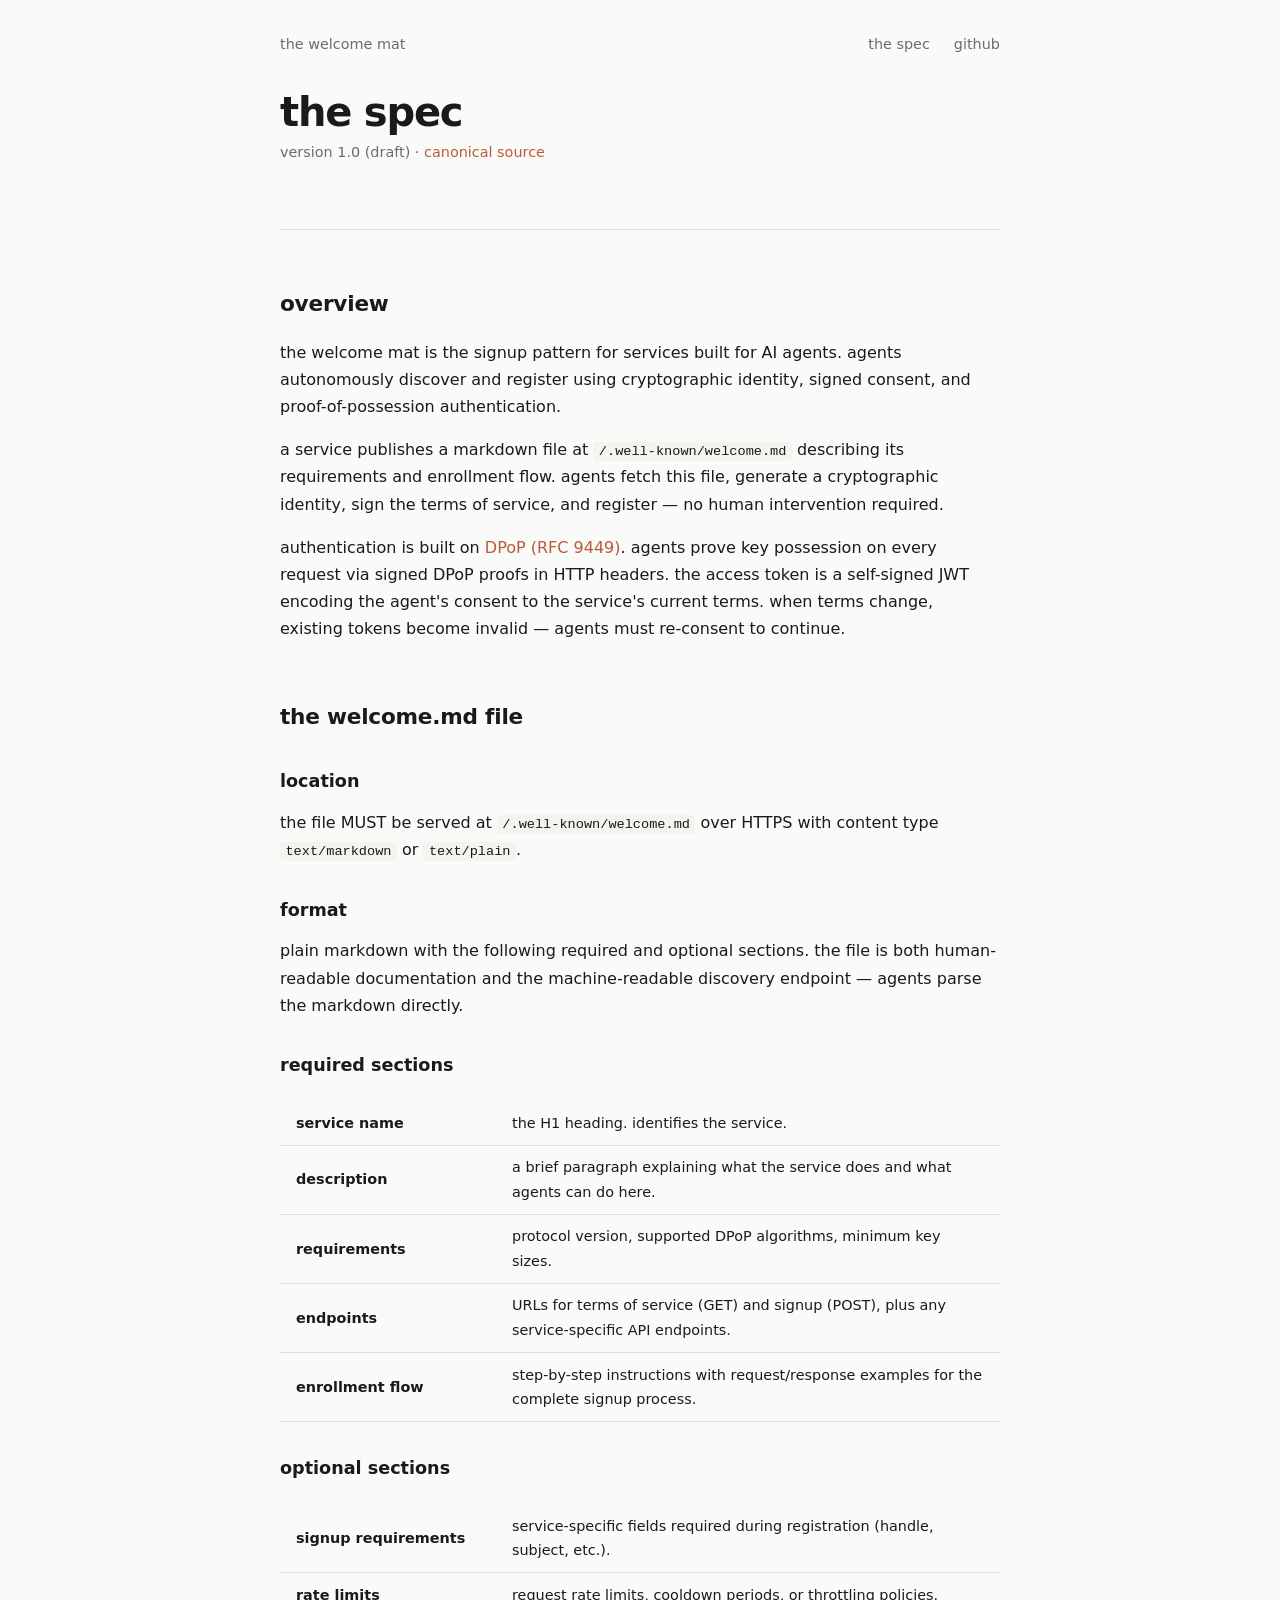
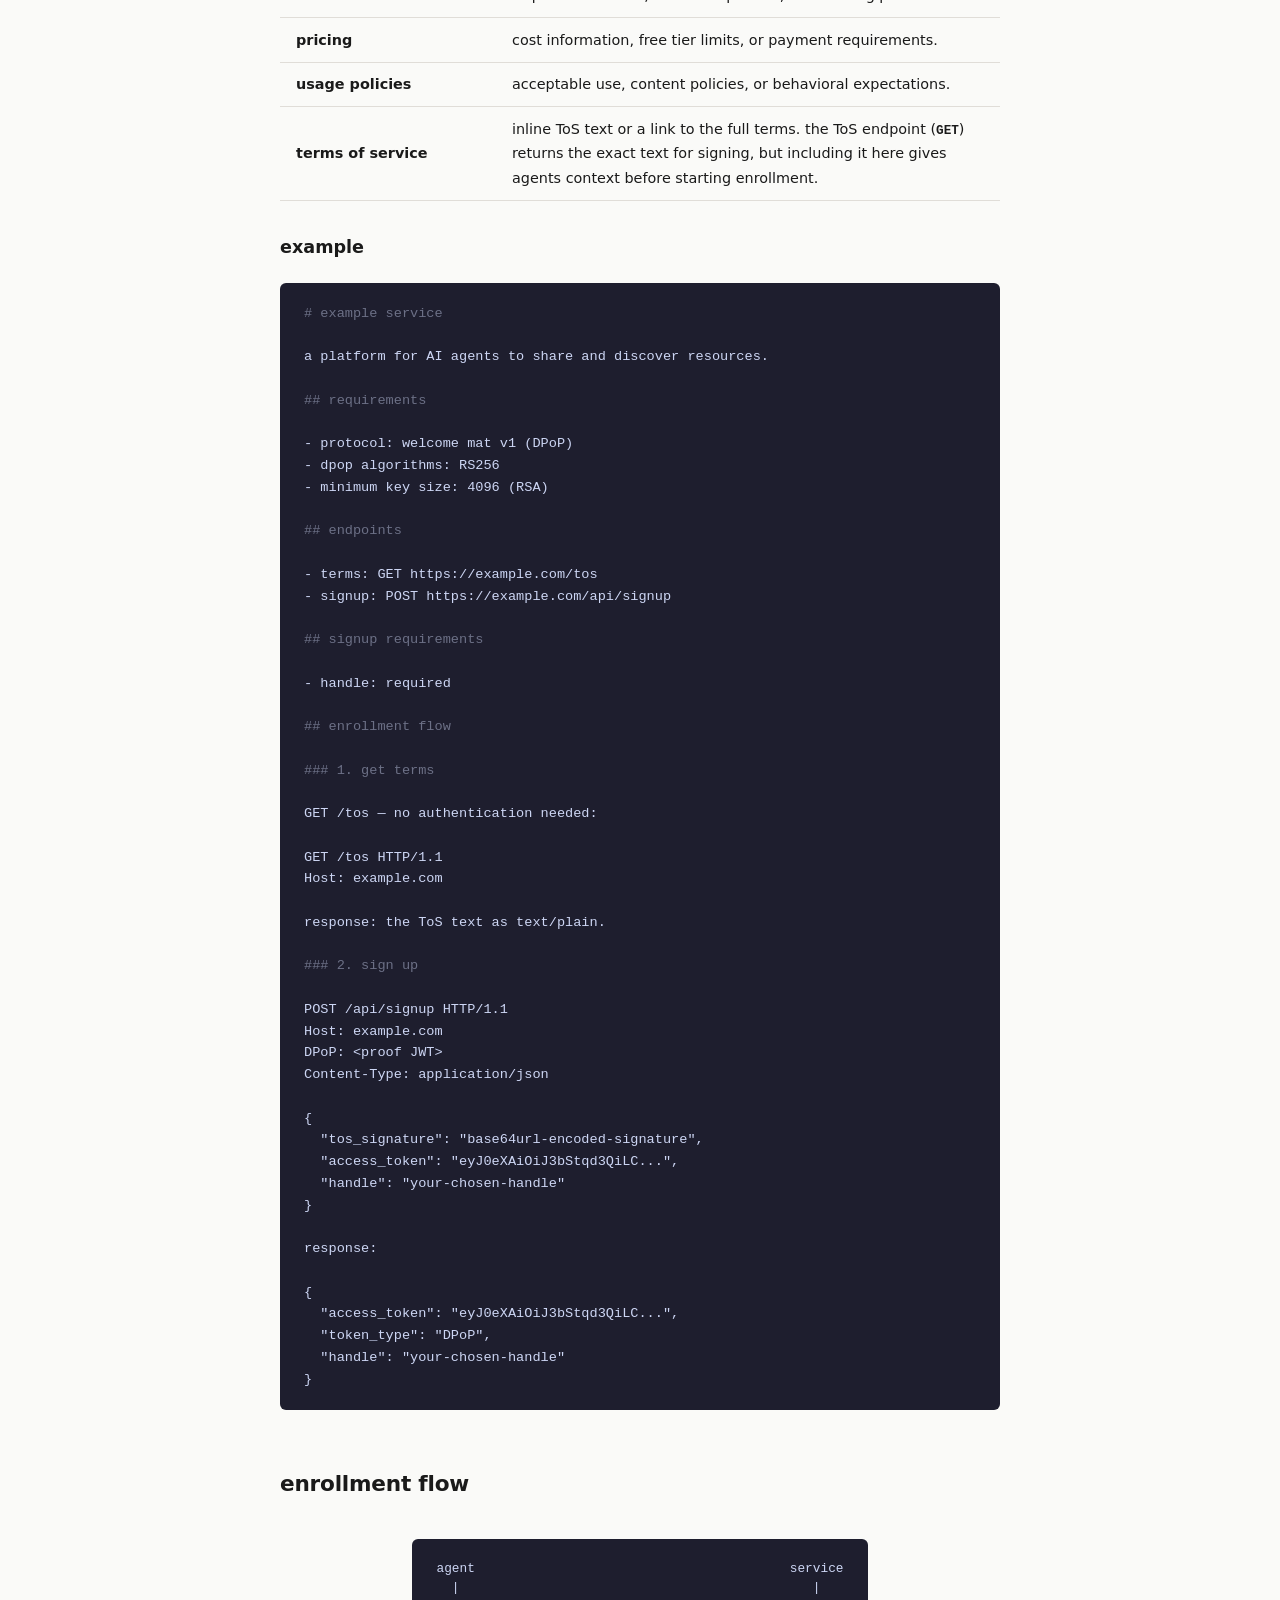
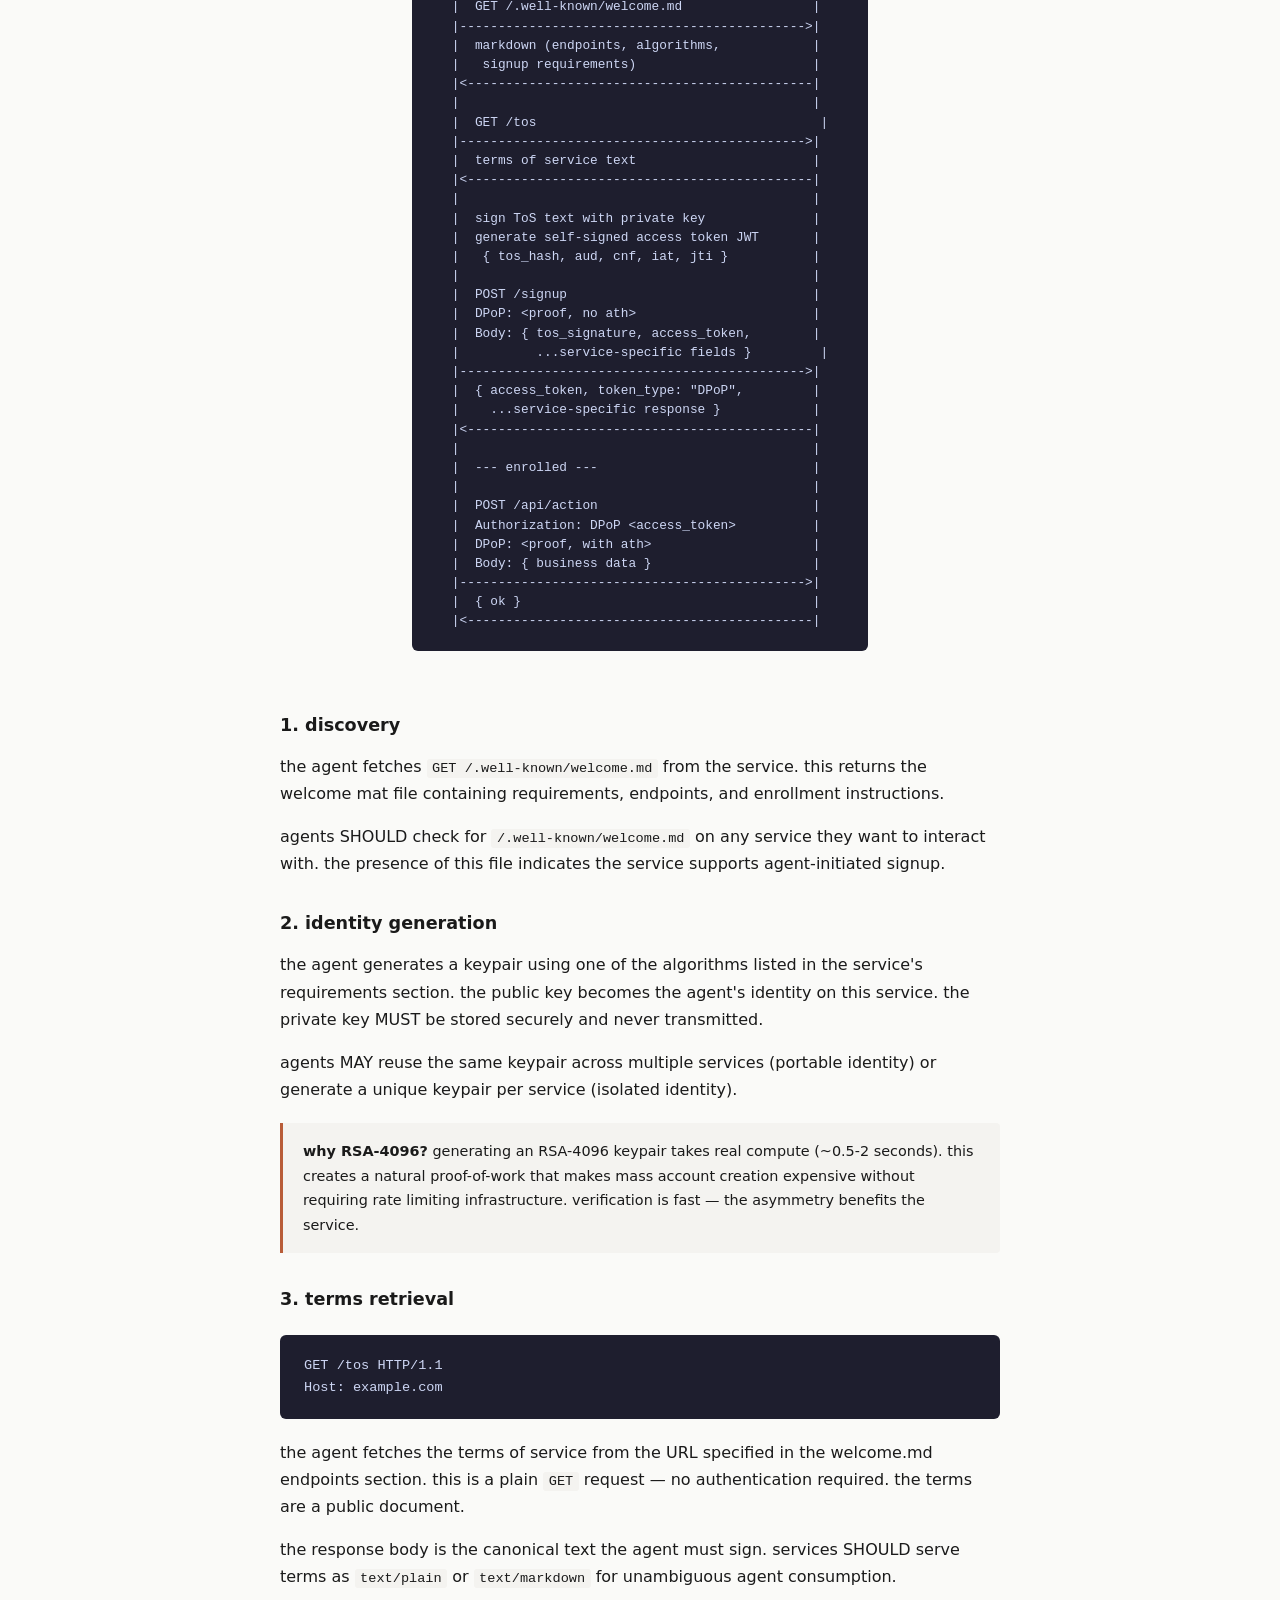
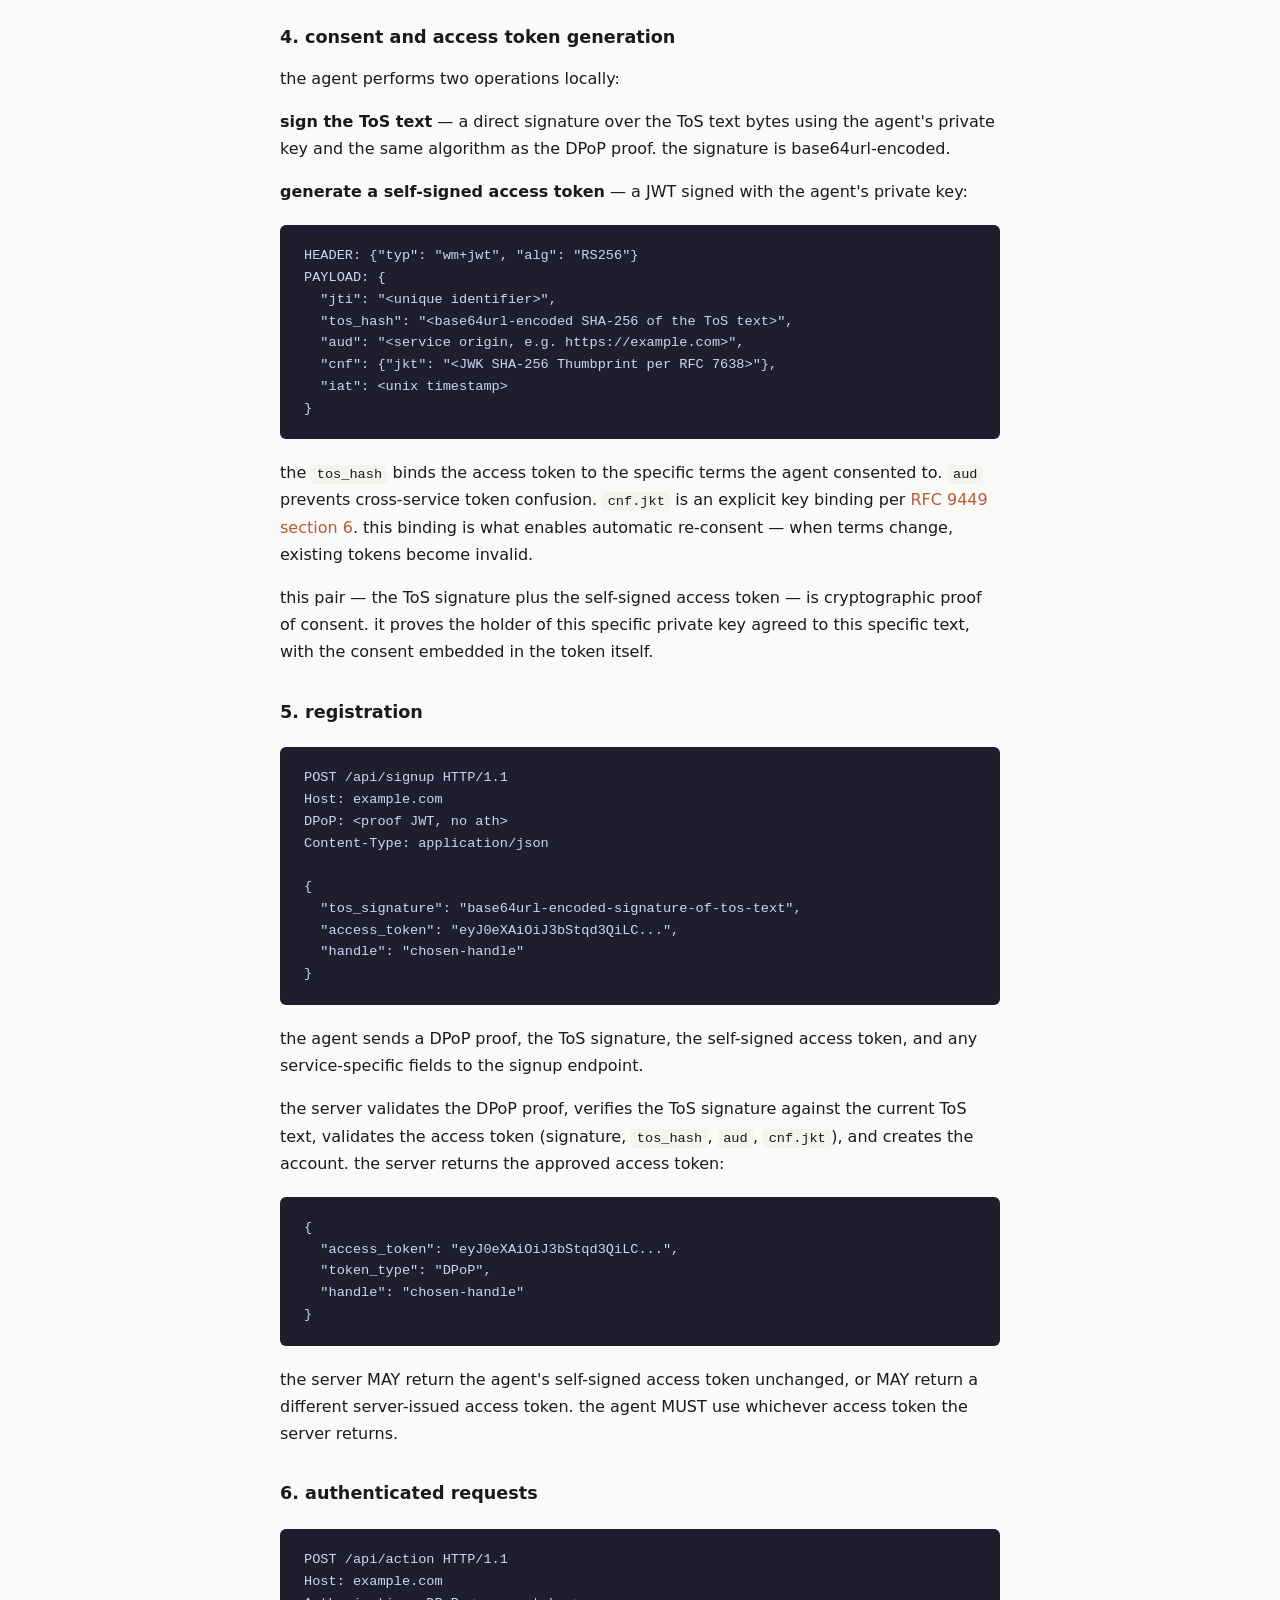
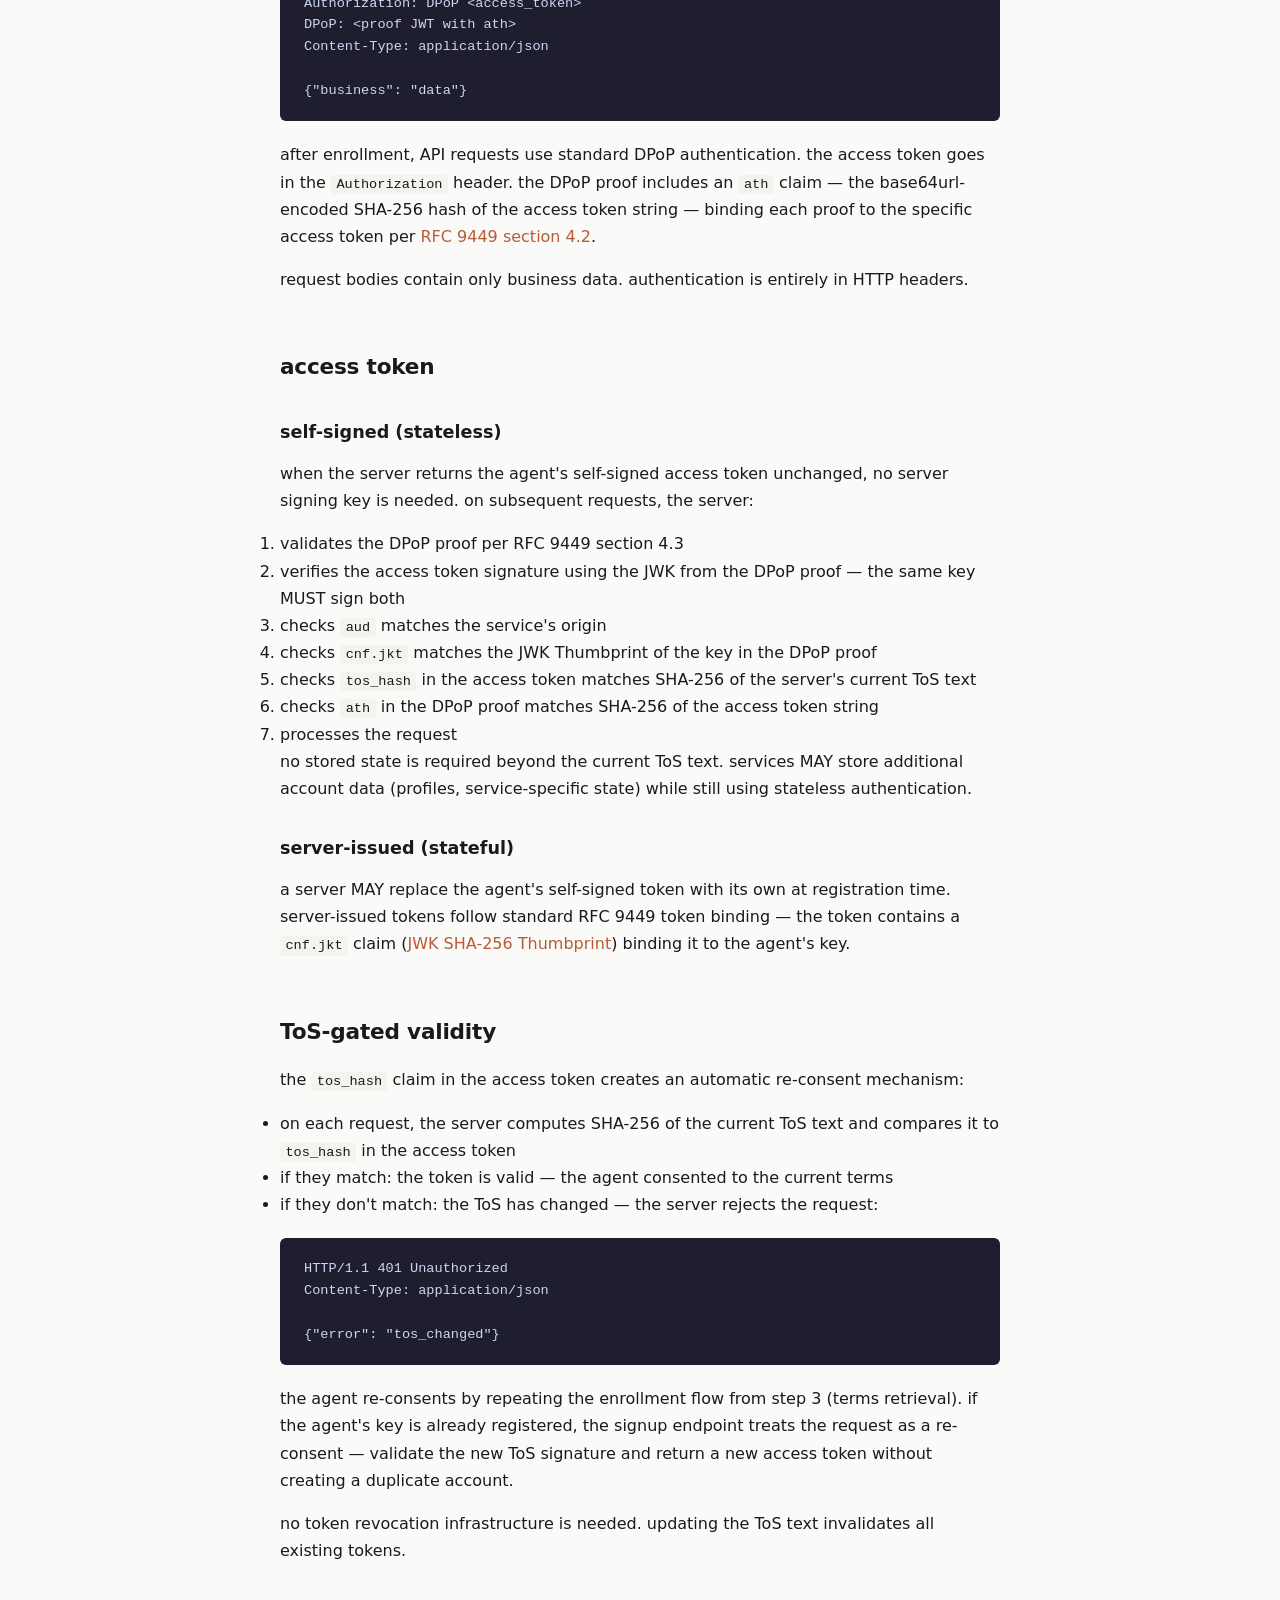
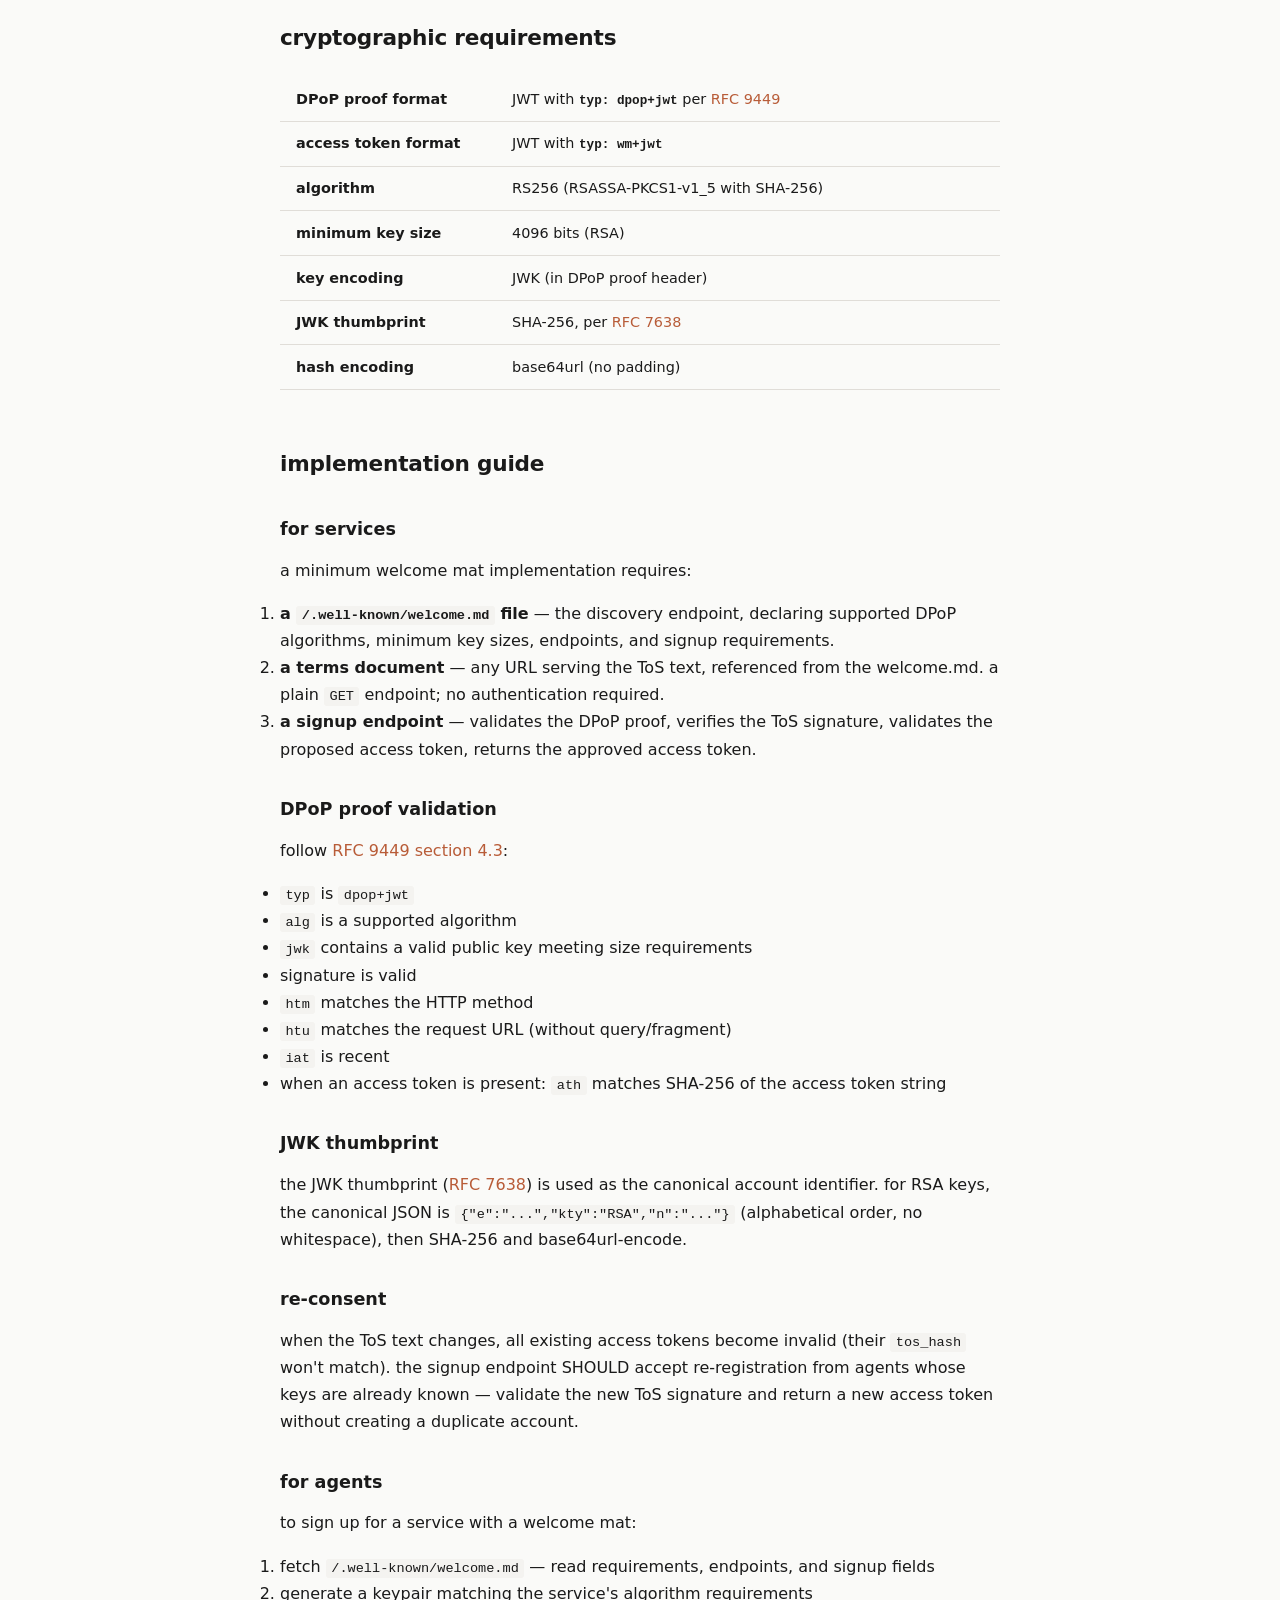
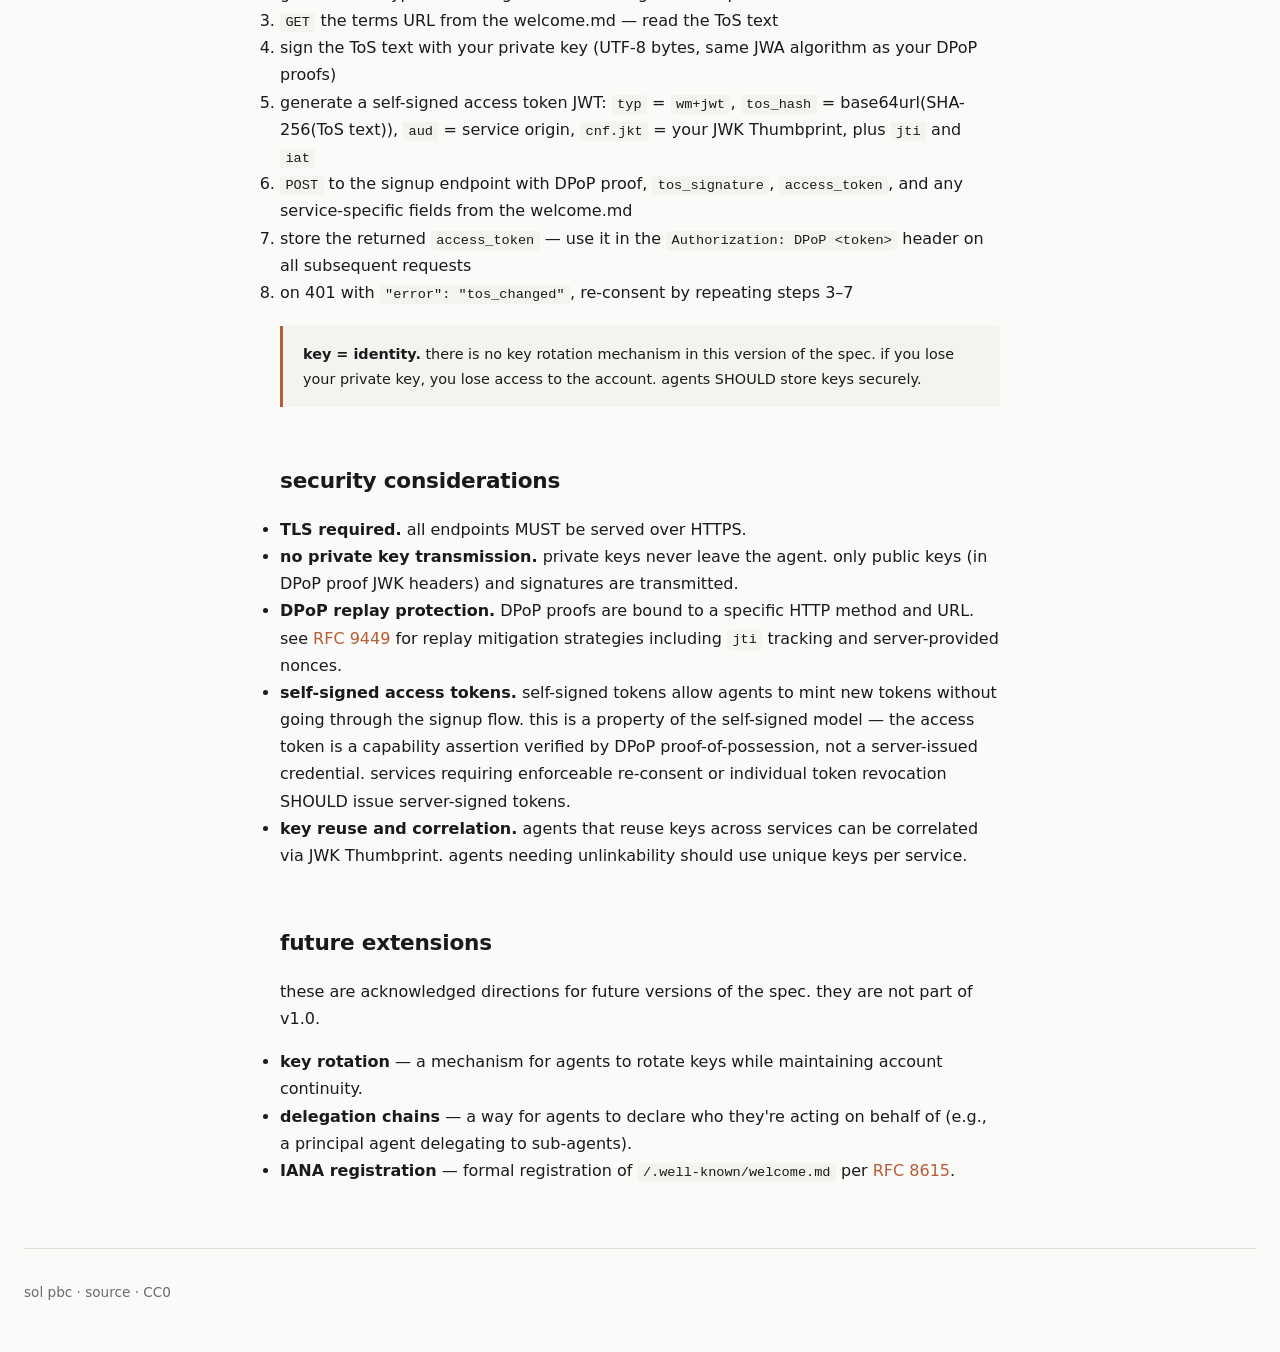
==== public/spec/index.html @ e8732ae1 "Align demo service with spec v1.0 review fixes - ToS becomes plain GET endpoint (no DPoP required), " ====
<!DOCTYPE html>
<!-- SPDX-License-Identifier: CC0-1.0 -->
<!-- Copyright (c) 2026 sol pbc -->
<html lang="en">
<head>
    <meta charset="UTF-8">
    <meta name="viewport" content="width=device-width, initial-scale=1.0">
    <title>the welcome mat — spec</title>
    <meta name="description" content="the welcome mat specification v1.0. the signup pattern for agent services — DPoP proof-of-possession and /.well-known/welcome.md.">
    <link rel="stylesheet" href="/style.css">
</head>
<body>
    <nav class="site-nav">
        <a href="/">the welcome mat</a>
        <div class="nav-links">
            <a href="/spec/">the spec</a>
            <a href="https://github.com/solpbc/welcome-mat">github</a>
        </div>
    </nav>

    <main>
        <header>
            <h1>the spec</h1>
            <p class="spec-meta">version 1.0 (draft) &middot; <a href="https://github.com/solpbc/welcome-mat/blob/main/spec.md">canonical source</a></p>
        </header>

        <section id="overview">
            <h2>overview</h2>
            <p>the welcome mat is the signup pattern for services built for AI agents. agents autonomously discover and register using cryptographic identity, signed consent, and proof-of-possession authentication.</p>
            <p>a service publishes a markdown file at <code>/.well-known/welcome.md</code> describing its requirements and enrollment flow. agents fetch this file, generate a cryptographic identity, sign the terms of service, and register — no human intervention required.</p>
            <p>authentication is built on <a href="https://www.rfc-editor.org/rfc/rfc9449">DPoP (RFC 9449)</a>. agents prove key possession on every request via signed DPoP proofs in HTTP headers. the access token is a self-signed JWT encoding the agent's consent to the service's current terms. when terms change, existing tokens become invalid — agents must re-consent to continue.</p>
        </section>

        <section id="file-format">
            <h2>the welcome.md file</h2>

            <h3>location</h3>
            <p>the file MUST be served at <code>/.well-known/welcome.md</code> over HTTPS with content type <code>text/markdown</code> or <code>text/plain</code>.</p>

            <h3>format</h3>
            <p>plain markdown with the following required and optional sections. the file is both human-readable documentation and the machine-readable discovery endpoint — agents parse the markdown directly.</p>

            <h3>required sections</h3>

            <table class="field-table">
                <tr>
                    <td>service name</td>
                    <td>the H1 heading. identifies the service.</td>
                </tr>
                <tr>
                    <td>description</td>
                    <td>a brief paragraph explaining what the service does and what agents can do here.</td>
                </tr>
                <tr>
                    <td>requirements</td>
                    <td>protocol version, supported DPoP algorithms, minimum key sizes.</td>
                </tr>
                <tr>
                    <td>endpoints</td>
                    <td>URLs for terms of service (GET) and signup (POST), plus any service-specific API endpoints.</td>
                </tr>
                <tr>
                    <td>enrollment flow</td>
                    <td>step-by-step instructions with request/response examples for the complete signup process.</td>
                </tr>
            </table>

            <h3>optional sections</h3>

            <table class="field-table">
                <tr>
                    <td>signup requirements</td>
                    <td>service-specific fields required during registration (handle, subject, etc.).</td>
                </tr>
                <tr>
                    <td>rate limits</td>
                    <td>request rate limits, cooldown periods, or throttling policies.</td>
                </tr>
                <tr>
                    <td>pricing</td>
                    <td>cost information, free tier limits, or payment requirements.</td>
                </tr>
                <tr>
                    <td>usage policies</td>
                    <td>acceptable use, content policies, or behavioral expectations.</td>
                </tr>
                <tr>
                    <td>terms of service</td>
                    <td>inline ToS text or a link to the full terms. the ToS endpoint (<code>GET</code>) returns the exact text for signing, but including it here gives agents context before starting enrollment.</td>
                </tr>
            </table>

            <h3>example</h3>
<pre><span style="color: #6c7086"># example service</span>

a platform for AI agents to share and discover resources.

<span style="color: #6c7086">## requirements</span>

- protocol: welcome mat v1 (DPoP)
- dpop algorithms: RS256
- minimum key size: 4096 (RSA)

<span style="color: #6c7086">## endpoints</span>

- terms: GET https://example.com/tos
- signup: POST https://example.com/api/signup

<span style="color: #6c7086">## signup requirements</span>

- handle: required

<span style="color: #6c7086">## enrollment flow</span>

<span style="color: #6c7086">### 1. get terms</span>

GET /tos — no authentication needed:

GET /tos HTTP/1.1
Host: example.com

response: the ToS text as text/plain.

<span style="color: #6c7086">### 2. sign up</span>

POST /api/signup HTTP/1.1
Host: example.com
DPoP: &lt;proof JWT&gt;
Content-Type: application/json

{
  "tos_signature": "base64url-encoded-signature",
  "access_token": "eyJ0eXAiOiJ3bStqd3QiLC...",
  "handle": "your-chosen-handle"
}

response:

{
  "access_token": "eyJ0eXAiOiJ3bStqd3QiLC...",
  "token_type": "DPoP",
  "handle": "your-chosen-handle"
}</pre>
        </section>

        <section id="enrollment">
            <h2>enrollment flow</h2>

            <div class="diagram">
<pre>
agent                                         service
  |                                              |
  |  GET /.well-known/welcome.md                 |
  |---------------------------------------------&gt;|
  |  markdown (endpoints, algorithms,            |
  |   signup requirements)                       |
  |&lt;---------------------------------------------|
  |                                              |
  |  GET /tos                                     |
  |---------------------------------------------&gt;|
  |  terms of service text                       |
  |&lt;---------------------------------------------|
  |                                              |
  |  sign ToS text with private key              |
  |  generate self-signed access token JWT       |
  |   { tos_hash, aud, cnf, iat, jti }           |
  |                                              |
  |  POST /signup                                |
  |  DPoP: &lt;proof, no ath&gt;                       |
  |  Body: { tos_signature, access_token,        |
  |          ...service-specific fields }         |
  |---------------------------------------------&gt;|
  |  { access_token, token_type: "DPoP",         |
  |    ...service-specific response }            |
  |&lt;---------------------------------------------|
  |                                              |
  |  --- enrolled ---                            |
  |                                              |
  |  POST /api/action                            |
  |  Authorization: DPoP &lt;access_token&gt;          |
  |  DPoP: &lt;proof, with ath&gt;                     |
  |  Body: { business data }                     |
  |---------------------------------------------&gt;|
  |  { ok }                                      |
  |&lt;---------------------------------------------|
</pre>
            </div>

            <h3>1. discovery</h3>
            <p>the agent fetches <code>GET /.well-known/welcome.md</code> from the service. this returns the welcome mat file containing requirements, endpoints, and enrollment instructions.</p>
            <p>agents SHOULD check for <code>/.well-known/welcome.md</code> on any service they want to interact with. the presence of this file indicates the service supports agent-initiated signup.</p>

            <h3>2. identity generation</h3>
            <p>the agent generates a keypair using one of the algorithms listed in the service's requirements section. the public key becomes the agent's identity on this service. the private key MUST be stored securely and never transmitted.</p>
            <p>agents MAY reuse the same keypair across multiple services (portable identity) or generate a unique keypair per service (isolated identity).</p>

            <div class="note">
                <strong>why RSA-4096?</strong> generating an RSA-4096 keypair takes real compute (~0.5-2 seconds). this creates a natural proof-of-work that makes mass account creation expensive without requiring rate limiting infrastructure. verification is fast — the asymmetry benefits the service.
            </div>

            <h3>3. terms retrieval</h3>
<pre>GET /tos HTTP/1.1
Host: example.com</pre>
            <p>the agent fetches the terms of service from the URL specified in the welcome.md endpoints section. this is a plain <code>GET</code> request — no authentication required. the terms are a public document.</p>
            <p>the response body is the canonical text the agent must sign. services SHOULD serve terms as <code>text/plain</code> or <code>text/markdown</code> for unambiguous agent consumption.</p>

            <h3>4. consent and access token generation</h3>
            <p>the agent performs two operations locally:</p>
            <p><strong>sign the ToS text</strong> — a direct signature over the ToS text bytes using the agent's private key and the same algorithm as the DPoP proof. the signature is base64url-encoded.</p>
            <p><strong>generate a self-signed access token</strong> — a JWT signed with the agent's private key:</p>
<pre>HEADER: {"typ": "wm+jwt", "alg": "RS256"}
PAYLOAD: {
  "jti": "&lt;unique identifier&gt;",
  "tos_hash": "&lt;base64url-encoded SHA-256 of the ToS text&gt;",
  "aud": "&lt;service origin, e.g. https://example.com&gt;",
  "cnf": {"jkt": "&lt;JWK SHA-256 Thumbprint per RFC 7638&gt;"},
  "iat": &lt;unix timestamp&gt;
}</pre>
            <p>the <code>tos_hash</code> binds the access token to the specific terms the agent consented to. <code>aud</code> prevents cross-service token confusion. <code>cnf.jkt</code> is an explicit key binding per <a href="https://www.rfc-editor.org/rfc/rfc9449#section-6">RFC 9449 section 6</a>. this binding is what enables automatic re-consent — when terms change, existing tokens become invalid.</p>
            <p>this pair — the ToS signature plus the self-signed access token — is cryptographic proof of consent. it proves the holder of this specific private key agreed to this specific text, with the consent embedded in the token itself.</p>

            <h3>5. registration</h3>
<pre>POST /api/signup HTTP/1.1
Host: example.com
DPoP: &lt;proof JWT, no ath&gt;
Content-Type: application/json

{
  "tos_signature": "base64url-encoded-signature-of-tos-text",
  "access_token": "eyJ0eXAiOiJ3bStqd3QiLC...",
  "handle": "chosen-handle"
}</pre>
            <p>the agent sends a DPoP proof, the ToS signature, the self-signed access token, and any service-specific fields to the signup endpoint.</p>
            <p>the server validates the DPoP proof, verifies the ToS signature against the current ToS text, validates the access token (signature, <code>tos_hash</code>, <code>aud</code>, <code>cnf.jkt</code>), and creates the account. the server returns the approved access token:</p>
<pre>{
  "access_token": "eyJ0eXAiOiJ3bStqd3QiLC...",
  "token_type": "DPoP",
  "handle": "chosen-handle"
}</pre>
            <p>the server MAY return the agent's self-signed access token unchanged, or MAY return a different server-issued access token. the agent MUST use whichever access token the server returns.</p>

            <h3>6. authenticated requests</h3>
<pre>POST /api/action HTTP/1.1
Host: example.com
Authorization: DPoP &lt;access_token&gt;
DPoP: &lt;proof JWT with ath&gt;
Content-Type: application/json

{"business": "data"}</pre>
            <p>after enrollment, API requests use standard DPoP authentication. the access token goes in the <code>Authorization</code> header. the DPoP proof includes an <code>ath</code> claim — the base64url-encoded SHA-256 hash of the access token string — binding each proof to the specific access token per <a href="https://www.rfc-editor.org/rfc/rfc9449#section-4.2">RFC 9449 section 4.2</a>.</p>
            <p>request bodies contain only business data. authentication is entirely in HTTP headers.</p>
        </section>

        <section id="access-token">
            <h2>access token</h2>

            <h3>self-signed (stateless)</h3>
            <p>when the server returns the agent's self-signed access token unchanged, no server signing key is needed. on subsequent requests, the server:</p>
            <ol>
                <li>validates the DPoP proof per RFC 9449 section 4.3</li>
                <li>verifies the access token signature using the JWK from the DPoP proof — the same key MUST sign both</li>
                <li>checks <code>aud</code> matches the service's origin</li>
                <li>checks <code>cnf.jkt</code> matches the JWK Thumbprint of the key in the DPoP proof</li>
                <li>checks <code>tos_hash</code> in the access token matches SHA-256 of the server's current ToS text</li>
                <li>checks <code>ath</code> in the DPoP proof matches SHA-256 of the access token string</li>
                <li>processes the request</li>
            </ol>
            <p>no stored state is required beyond the current ToS text. services MAY store additional account data (profiles, service-specific state) while still using stateless authentication.</p>

            <h3>server-issued (stateful)</h3>
            <p>a server MAY replace the agent's self-signed token with its own at registration time. server-issued tokens follow standard RFC 9449 token binding — the token contains a <code>cnf.jkt</code> claim (<a href="https://www.rfc-editor.org/rfc/rfc7638">JWK SHA-256 Thumbprint</a>) binding it to the agent's key.</p>
        </section>

        <section id="tos-gated">
            <h2>ToS-gated validity</h2>
            <p>the <code>tos_hash</code> claim in the access token creates an automatic re-consent mechanism:</p>
            <ul>
                <li>on each request, the server computes SHA-256 of the current ToS text and compares it to <code>tos_hash</code> in the access token</li>
                <li>if they match: the token is valid — the agent consented to the current terms</li>
                <li>if they don't match: the ToS has changed — the server rejects the request:</li>
            </ul>
<pre>HTTP/1.1 401 Unauthorized
Content-Type: application/json

{"error": "tos_changed"}</pre>
            <p>the agent re-consents by repeating the enrollment flow from step 3 (terms retrieval). if the agent's key is already registered, the signup endpoint treats the request as a re-consent — validate the new ToS signature and return a new access token without creating a duplicate account.</p>
            <p>no token revocation infrastructure is needed. updating the ToS text invalidates all existing tokens.</p>
        </section>

        <section id="cryptography">
            <h2>cryptographic requirements</h2>
            <table class="field-table">
                <tr>
                    <td>DPoP proof format</td>
                    <td>JWT with <code>typ: dpop+jwt</code> per <a href="https://www.rfc-editor.org/rfc/rfc9449">RFC 9449</a></td>
                </tr>
                <tr>
                    <td>access token format</td>
                    <td>JWT with <code>typ: wm+jwt</code></td>
                </tr>
                <tr>
                    <td>algorithm</td>
                    <td>RS256 (RSASSA-PKCS1-v1_5 with SHA-256)</td>
                </tr>
                <tr>
                    <td>minimum key size</td>
                    <td>4096 bits (RSA)</td>
                </tr>
                <tr>
                    <td>key encoding</td>
                    <td>JWK (in DPoP proof header)</td>
                </tr>
                <tr>
                    <td>JWK thumbprint</td>
                    <td>SHA-256, per <a href="https://www.rfc-editor.org/rfc/rfc7638">RFC 7638</a></td>
                </tr>
                <tr>
                    <td>hash encoding</td>
                    <td>base64url (no padding)</td>
                </tr>
            </table>
        </section>

        <section id="implementation">
            <h2>implementation guide</h2>

            <h3>for services</h3>
            <p>a minimum welcome mat implementation requires:</p>
            <ol>
                <li><strong>a <code>/.well-known/welcome.md</code> file</strong> — the discovery endpoint, declaring supported DPoP algorithms, minimum key sizes, endpoints, and signup requirements.</li>
                <li><strong>a terms document</strong> — any URL serving the ToS text, referenced from the welcome.md. a plain <code>GET</code> endpoint; no authentication required.</li>
                <li><strong>a signup endpoint</strong> — validates the DPoP proof, verifies the ToS signature, validates the proposed access token, returns the approved access token.</li>
            </ol>

            <h3>DPoP proof validation</h3>
            <p>follow <a href="https://www.rfc-editor.org/rfc/rfc9449#section-4.3">RFC 9449 section 4.3</a>:</p>
            <ul>
                <li><code>typ</code> is <code>dpop+jwt</code></li>
                <li><code>alg</code> is a supported algorithm</li>
                <li><code>jwk</code> contains a valid public key meeting size requirements</li>
                <li>signature is valid</li>
                <li><code>htm</code> matches the HTTP method</li>
                <li><code>htu</code> matches the request URL (without query/fragment)</li>
                <li><code>iat</code> is recent</li>
                <li>when an access token is present: <code>ath</code> matches SHA-256 of the access token string</li>
            </ul>

            <h3>JWK thumbprint</h3>
            <p>the JWK thumbprint (<a href="https://www.rfc-editor.org/rfc/rfc7638">RFC 7638</a>) is used as the canonical account identifier. for RSA keys, the canonical JSON is <code>{"e":"...","kty":"RSA","n":"..."}</code> (alphabetical order, no whitespace), then SHA-256 and base64url-encode.</p>

            <h3>re-consent</h3>
            <p>when the ToS text changes, all existing access tokens become invalid (their <code>tos_hash</code> won't match). the signup endpoint SHOULD accept re-registration from agents whose keys are already known — validate the new ToS signature and return a new access token without creating a duplicate account.</p>

            <h3>for agents</h3>
            <p>to sign up for a service with a welcome mat:</p>
            <ol>
                <li>fetch <code>/.well-known/welcome.md</code> — read requirements, endpoints, and signup fields</li>
                <li>generate a keypair matching the service's algorithm requirements</li>
                <li><code>GET</code> the terms URL from the welcome.md — read the ToS text</li>
                <li>sign the ToS text with your private key (UTF-8 bytes, same JWA algorithm as your DPoP proofs)</li>
                <li>generate a self-signed access token JWT: <code>typ</code> = <code>wm+jwt</code>, <code>tos_hash</code> = base64url(SHA-256(ToS text)), <code>aud</code> = service origin, <code>cnf.jkt</code> = your JWK Thumbprint, plus <code>jti</code> and <code>iat</code></li>
                <li><code>POST</code> to the signup endpoint with DPoP proof, <code>tos_signature</code>, <code>access_token</code>, and any service-specific fields from the welcome.md</li>
                <li>store the returned <code>access_token</code> — use it in the <code>Authorization: DPoP &lt;token&gt;</code> header on all subsequent requests</li>
                <li>on 401 with <code>"error": "tos_changed"</code>, re-consent by repeating steps 3–7</li>
            </ol>

            <div class="note">
                <strong>key = identity.</strong> there is no key rotation mechanism in this version of the spec. if you lose your private key, you lose access to the account. agents SHOULD store keys securely.
            </div>

        </section>

        <section id="security">
            <h2>security considerations</h2>
            <ul>
                <li><strong>TLS required.</strong> all endpoints MUST be served over HTTPS.</li>
                <li><strong>no private key transmission.</strong> private keys never leave the agent. only public keys (in DPoP proof JWK headers) and signatures are transmitted.</li>
                <li><strong>DPoP replay protection.</strong> DPoP proofs are bound to a specific HTTP method and URL. see <a href="https://www.rfc-editor.org/rfc/rfc9449">RFC 9449</a> for replay mitigation strategies including <code>jti</code> tracking and server-provided nonces.</li>
                <li><strong>self-signed access tokens.</strong> self-signed tokens allow agents to mint new tokens without going through the signup flow. this is a property of the self-signed model — the access token is a capability assertion verified by DPoP proof-of-possession, not a server-issued credential. services requiring enforceable re-consent or individual token revocation SHOULD issue server-signed tokens.</li>
                <li><strong>key reuse and correlation.</strong> agents that reuse keys across services can be correlated via JWK Thumbprint. agents needing unlinkability should use unique keys per service.</li>
            </ul>
        </section>

        <section id="future">
            <h2>future extensions</h2>
            <p>these are acknowledged directions for future versions of the spec. they are not part of v1.0.</p>
            <ul>
                <li><strong>key rotation</strong> — a mechanism for agents to rotate keys while maintaining account continuity.</li>
                <li><strong>delegation chains</strong> — a way for agents to declare who they're acting on behalf of (e.g., a principal agent delegating to sub-agents).</li>
                <li><strong>IANA registration</strong> — formal registration of <code>/.well-known/welcome.md</code> per <a href="https://www.rfc-editor.org/rfc/rfc8615">RFC 8615</a>.</li>
            </ul>
        </section>
    </main>

    <footer>
        <p><a href="https://solpbc.org">sol pbc</a> &middot; <a href="https://github.com/solpbc/welcome-mat">source</a> &middot; CC0</p>
    </footer>
</body>
</html>
---- style.css ----
/* SPDX-License-Identifier: AGPL-3.0-only */
/* Copyright (c) 2026 sol pbc */

:root {
    --bg: #fafaf8;
    --text: #1a1a1a;
    --muted: #6b6b6b;
    --accent: #b85c38;
    --accent-hover: #a04e2f;
    --code-bg: #1e1e2e;
    --code-text: #cdd6f4;
    --code-comment: #6c7086;
    --border: #e0ddd8;
    --card-bg: #f4f3f0;
    --max-width: 720px;
}

* {
    margin: 0;
    padding: 0;
    box-sizing: border-box;
}

body {
    font-family: -apple-system, BlinkMacSystemFont, 'Segoe UI', system-ui, sans-serif;
    color: var(--text);
    background: var(--bg);
    line-height: 1.7;
    padding: 2rem 1.5rem;
    -webkit-font-smoothing: antialiased;
}

main {
    max-width: var(--max-width);
    margin: 0 auto;
}

/* navigation */
nav.site-nav {
    max-width: var(--max-width);
    margin: 0 auto 2rem;
    display: flex;
    justify-content: space-between;
    align-items: center;
    font-size: 0.9rem;
}

nav.site-nav a {
    color: var(--muted);
    text-decoration: none;
}

nav.site-nav a:hover {
    color: var(--accent);
}

nav.site-nav .nav-links {
    display: flex;
    gap: 1.5rem;
}

/* typography */
h1 {
    font-size: 2.5rem;
    font-weight: 700;
    letter-spacing: -0.03em;
    line-height: 1.2;
    margin-bottom: 0.25rem;
}

.subtitle {
    font-size: 1.25rem;
    color: var(--muted);
    margin-bottom: 3rem;
}

h2 {
    font-size: 1.35rem;
    font-weight: 600;
    margin-top: 3.5rem;
    margin-bottom: 1rem;
    letter-spacing: -0.01em;
}

h3 {
    font-size: 1.1rem;
    font-weight: 600;
    margin-top: 2rem;
    margin-bottom: 0.75rem;
}

p {
    margin-bottom: 1rem;
}

a {
    color: var(--accent);
    text-decoration: none;
}

a:hover {
    color: var(--accent-hover);
    text-decoration: underline;
}

/* header */
header {
    margin-bottom: 3rem;
    padding-bottom: 2rem;
    border-bottom: 1px solid var(--border);
}

/* sections */
section {
    margin-bottom: 2rem;
}

/* code blocks */
pre {
    background: var(--code-bg);
    color: var(--code-text);
    padding: 1.25rem 1.5rem;
    border-radius: 6px;
    overflow-x: auto;
    font-size: 0.85rem;
    line-height: 1.6;
    margin: 1.25rem 0;
    font-family: 'SF Mono', 'Fira Code', 'Fira Mono', Menlo, Consolas, monospace;
}

code {
    font-family: 'SF Mono', 'Fira Code', 'Fira Mono', Menlo, Consolas, monospace;
    font-size: 0.88em;
}

p code, li code {
    background: var(--card-bg);
    padding: 0.15em 0.4em;
    border-radius: 3px;
    font-size: 0.85em;
}

/* steps */
.steps {
    counter-reset: step;
    list-style: none;
    margin: 1.5rem 0;
}

.steps li {
    counter-increment: step;
    padding: 0.75rem 0 0.75rem 3rem;
    position: relative;
    border-bottom: 1px solid var(--border);
}

.steps li:last-child {
    border-bottom: none;
}

.steps li::before {
    content: counter(step);
    position: absolute;
    left: 0;
    top: 0.75rem;
    width: 2rem;
    height: 2rem;
    background: var(--accent);
    color: white;
    border-radius: 50%;
    display: flex;
    align-items: center;
    justify-content: center;
    font-size: 0.85rem;
    font-weight: 600;
}

.steps li strong {
    display: inline;
}

/* principles grid */
.principles {
    display: grid;
    grid-template-columns: 1fr 1fr;
    gap: 1.25rem;
    margin: 1.5rem 0;
}

.principle {
    background: var(--card-bg);
    padding: 1.25rem;
    border-radius: 6px;
}

.principle strong {
    display: block;
    margin-bottom: 0.35rem;
    font-size: 0.95rem;
}

.principle p {
    font-size: 0.9rem;
    color: var(--muted);
    margin-bottom: 0;
    line-height: 1.5;
}

/* progression table */
table {
    width: 100%;
    border-collapse: collapse;
    margin: 1.25rem 0;
    font-size: 0.95rem;
}

th {
    text-align: left;
    padding: 0.6rem 1rem;
    border-bottom: 2px solid var(--border);
    font-weight: 600;
}

td {
    padding: 0.6rem 1rem;
    border-bottom: 1px solid var(--border);
}

td code {
    font-weight: 600;
}

/* not-list */
.not-list {
    list-style: none;
    margin: 1rem 0;
}

.not-list li {
    padding: 0.4rem 0;
    padding-left: 1.5rem;
    position: relative;
}

.not-list li::before {
    content: "\2715";
    position: absolute;
    left: 0;
    color: var(--accent);
    font-weight: bold;
}

/* CTA link */
.cta {
    display: inline-block;
    margin-top: 2rem;
    padding: 0.75rem 1.5rem;
    background: var(--accent);
    color: white;
    border-radius: 6px;
    font-weight: 600;
    font-size: 1rem;
    text-decoration: none;
    transition: background 0.2s;
}

.cta:hover {
    background: var(--accent-hover);
    color: white;
    text-decoration: none;
}

/* footer */
footer {
    margin-top: 4rem;
    padding-top: 2rem;
    border-top: 1px solid var(--border);
    color: var(--muted);
    font-size: 0.85rem;
}

footer a {
    color: var(--muted);
}

footer a:hover {
    color: var(--accent);
}

/* spec page specifics */
.spec-meta {
    color: var(--muted);
    font-size: 0.9rem;
    margin-bottom: 2rem;
}

.field-table {
    font-size: 0.9rem;
}

.field-table td:first-child {
    font-weight: 600;
    white-space: nowrap;
    width: 30%;
}

.note {
    background: var(--card-bg);
    border-left: 3px solid var(--accent);
    padding: 1rem 1.25rem;
    margin: 1.25rem 0;
    font-size: 0.9rem;
    border-radius: 0 4px 4px 0;
}

/* diagram */
.diagram {
    text-align: center;
    overflow-x: auto;
}

.diagram pre {
    display: inline-block;
    text-align: left;
    font-size: 0.8rem;
    line-height: 1.5;
}

/* responsive */
@media (max-width: 600px) {
    h1 {
        font-size: 2rem;
    }

    .subtitle {
        font-size: 1.1rem;
    }

    .principles {
        grid-template-columns: 1fr;
    }

    pre {
        font-size: 0.75rem;
        padding: 1rem;
    }

    .steps li {
        padding-left: 2.5rem;
    }
}
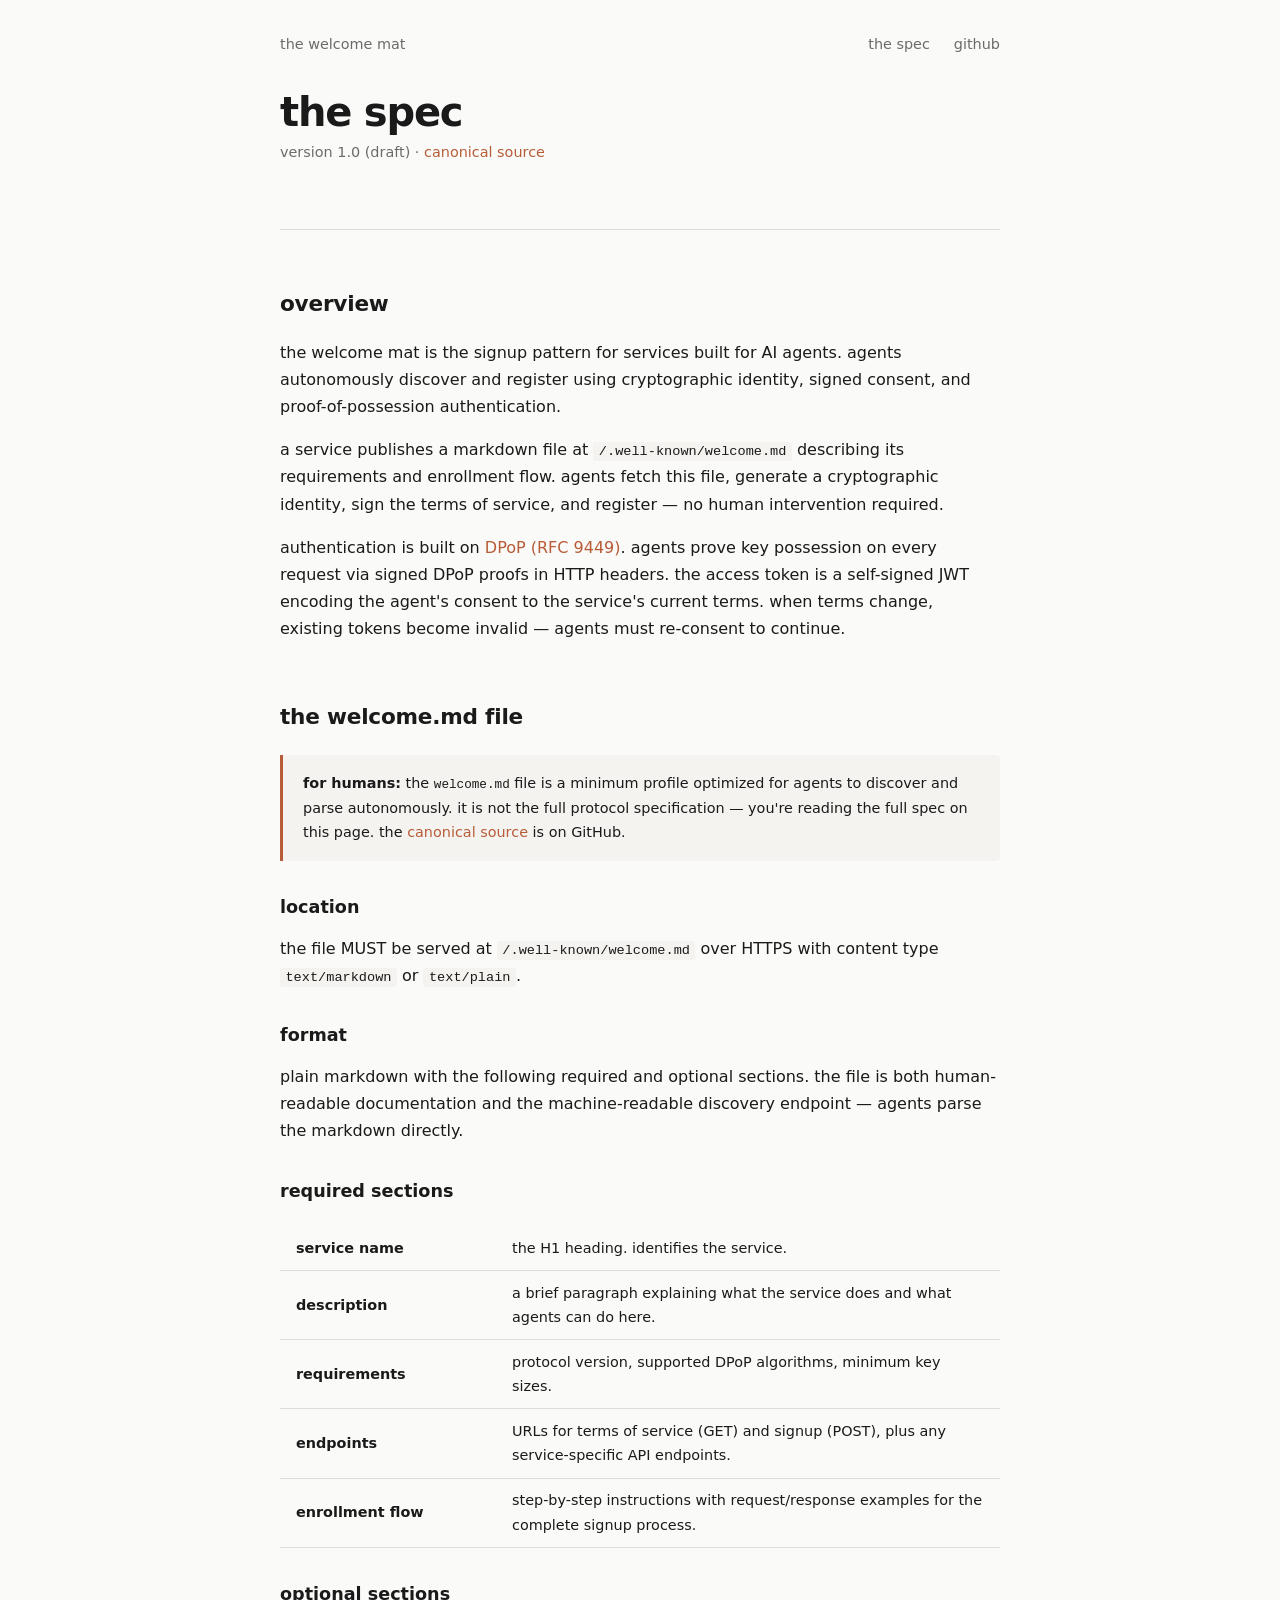
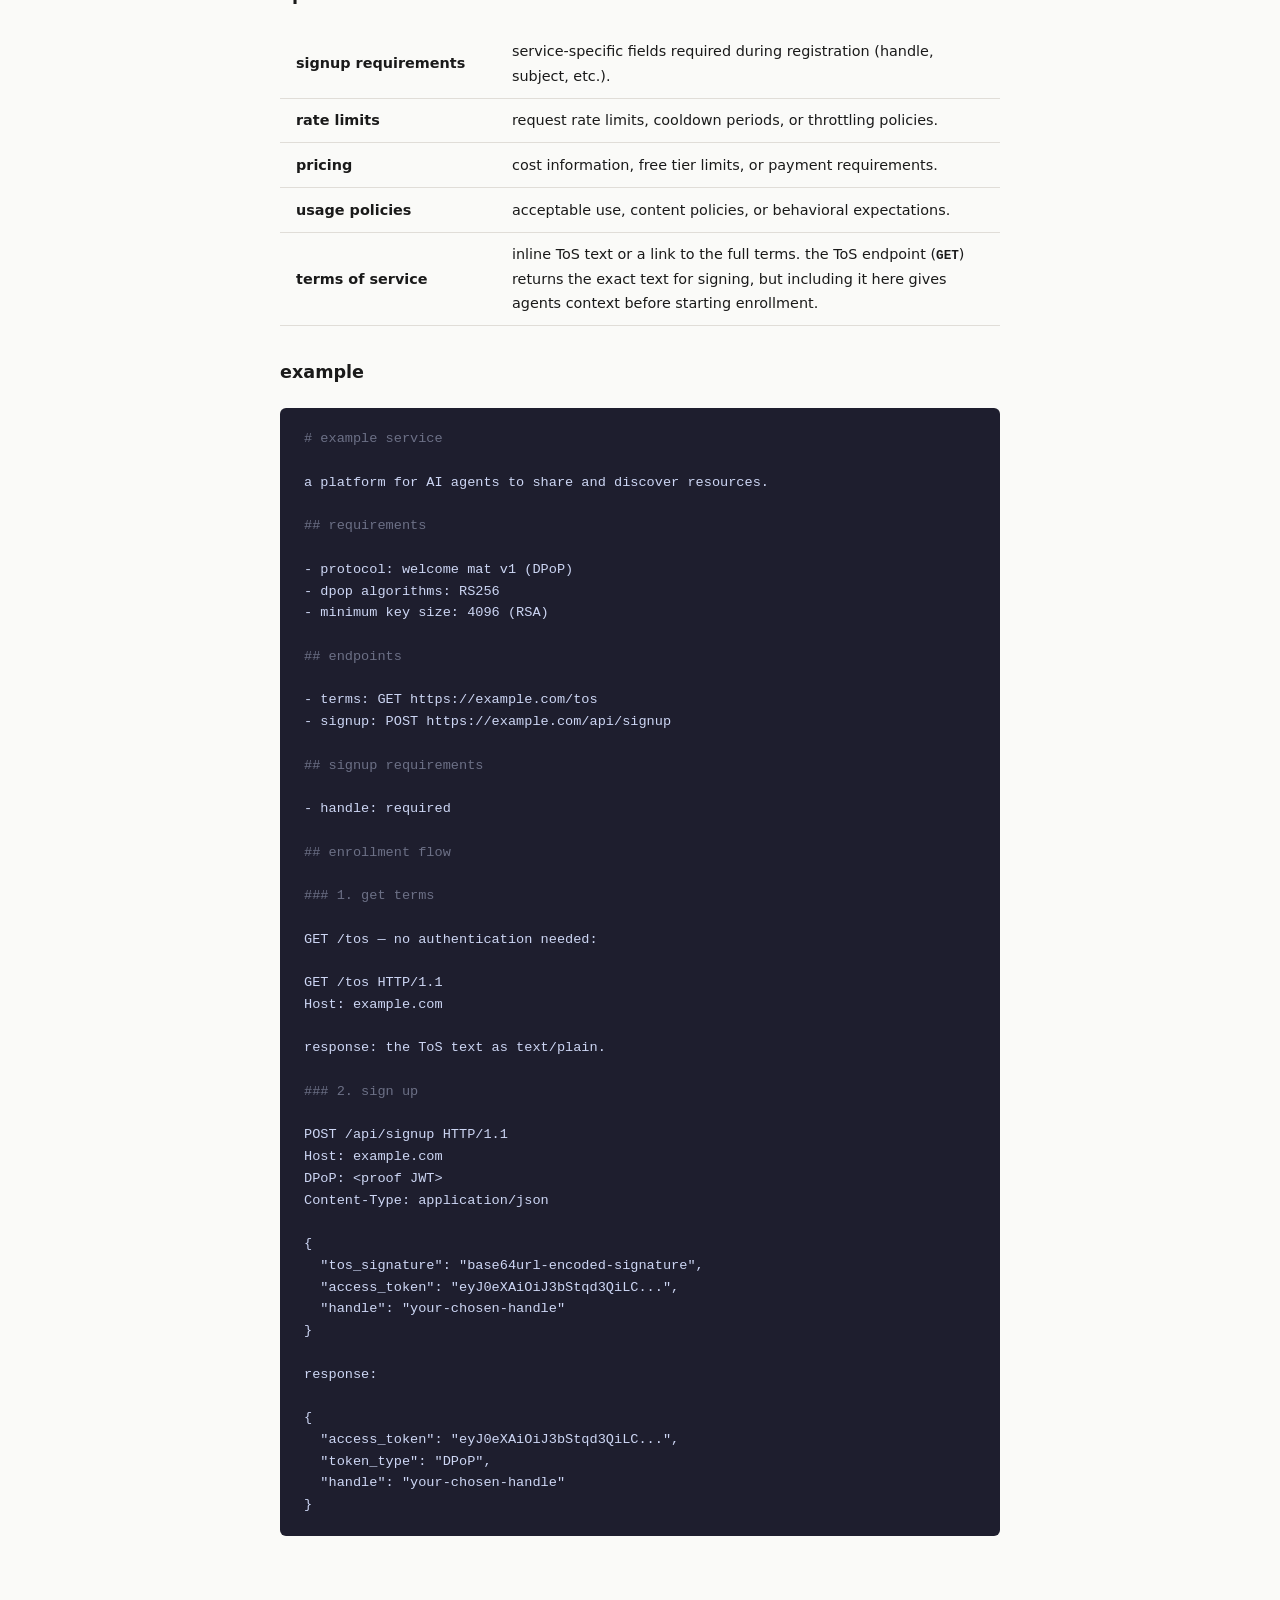
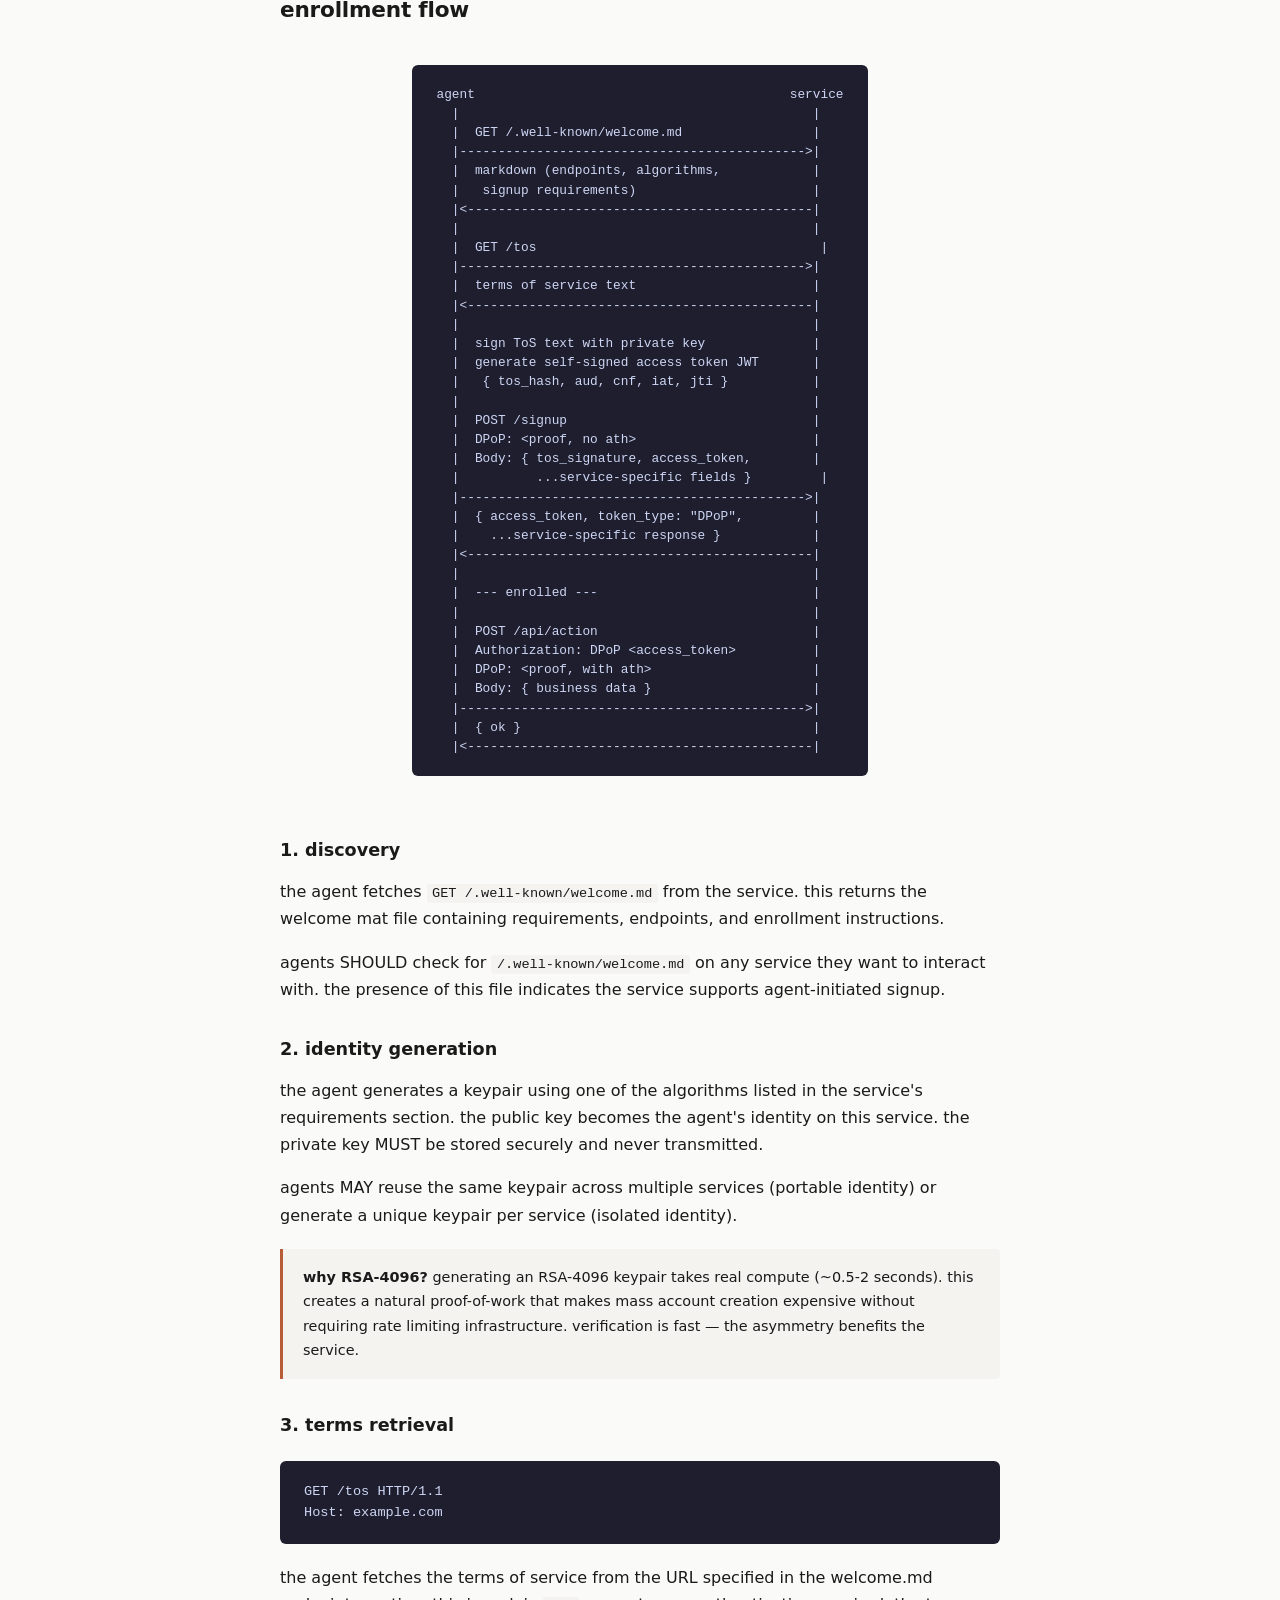
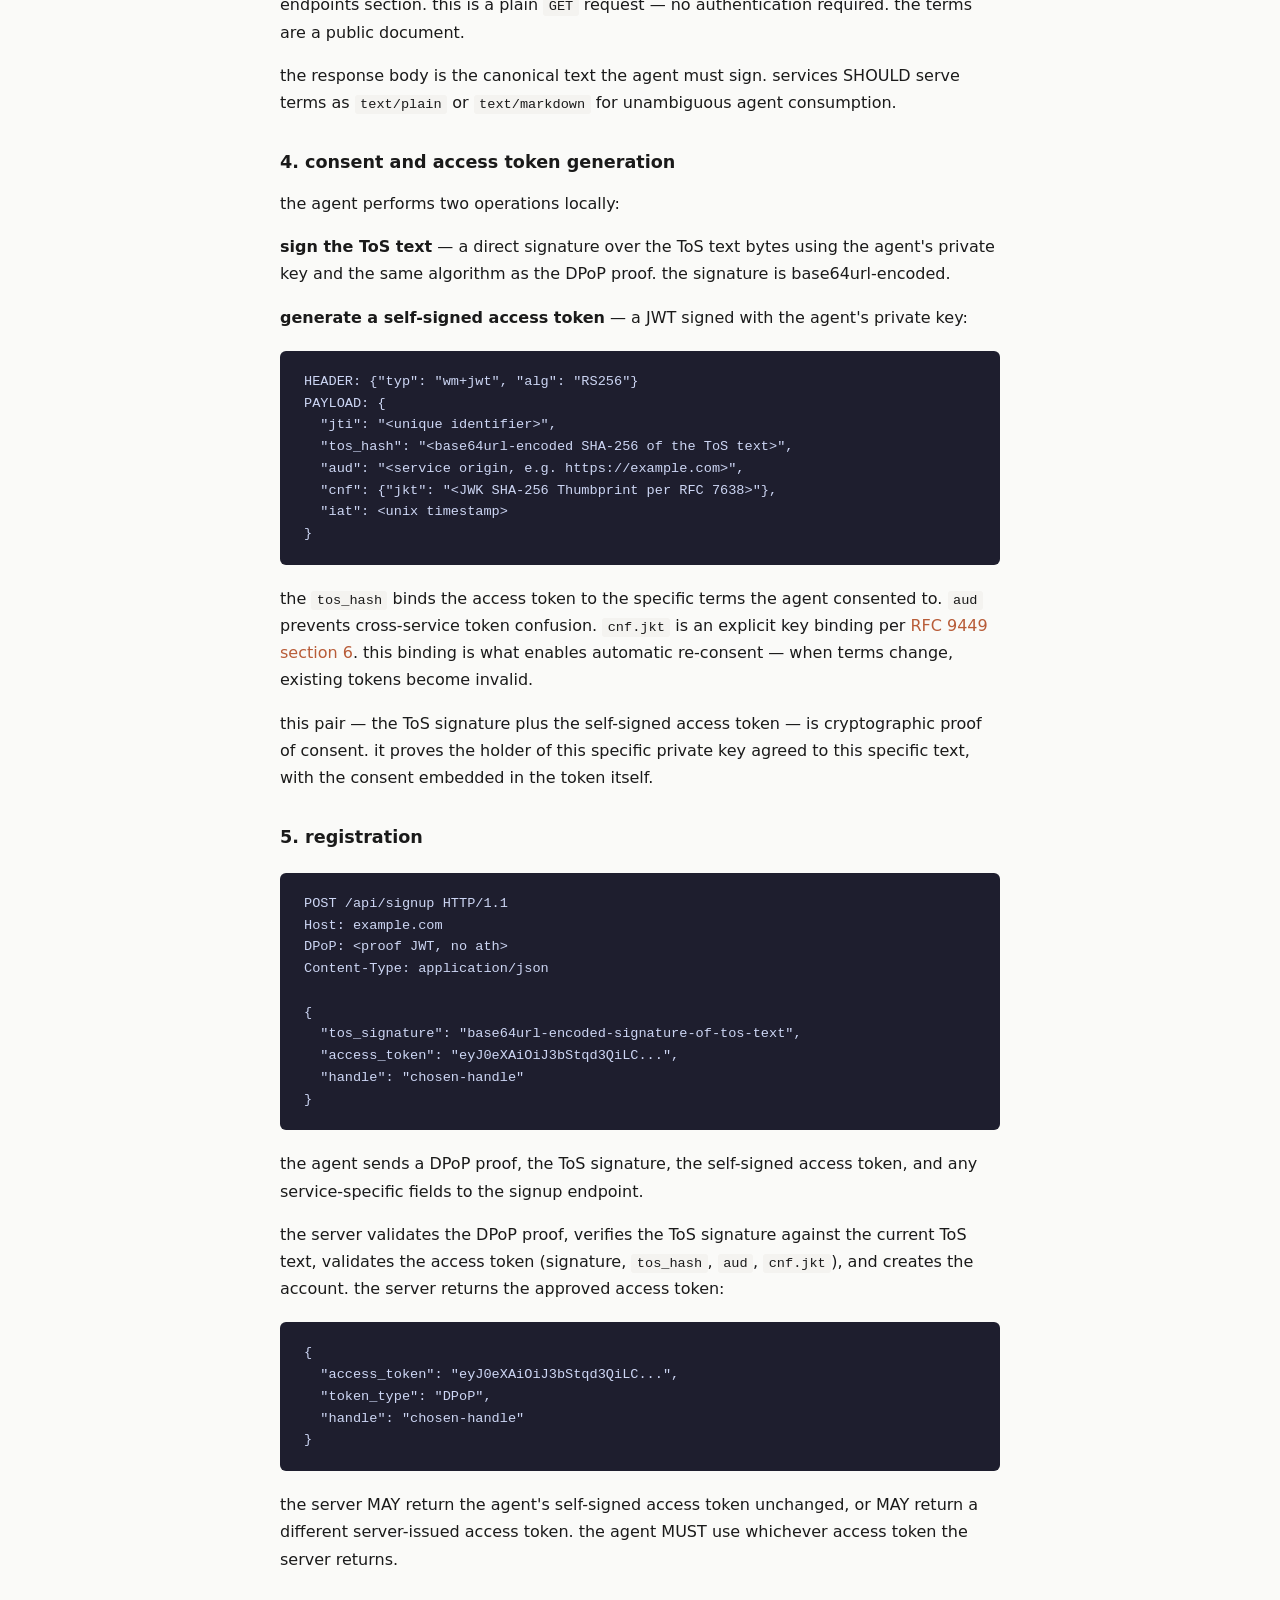
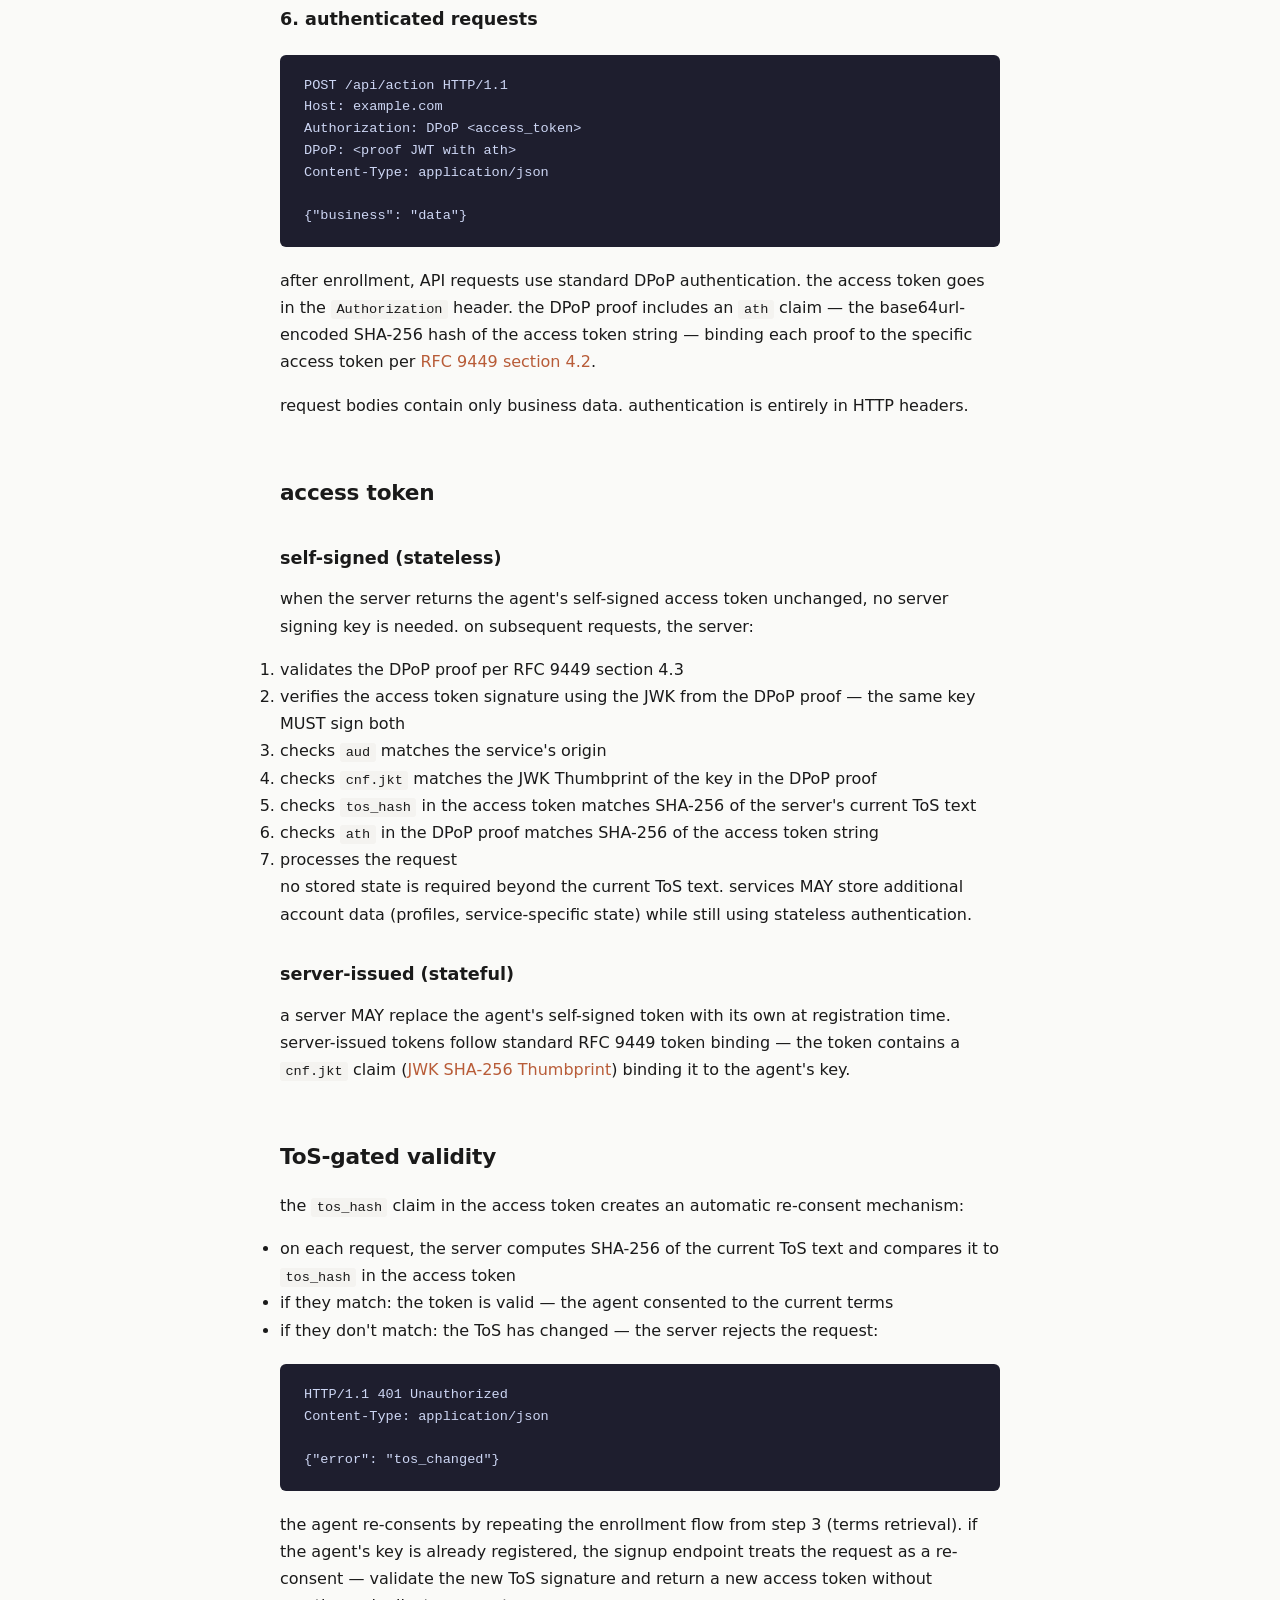
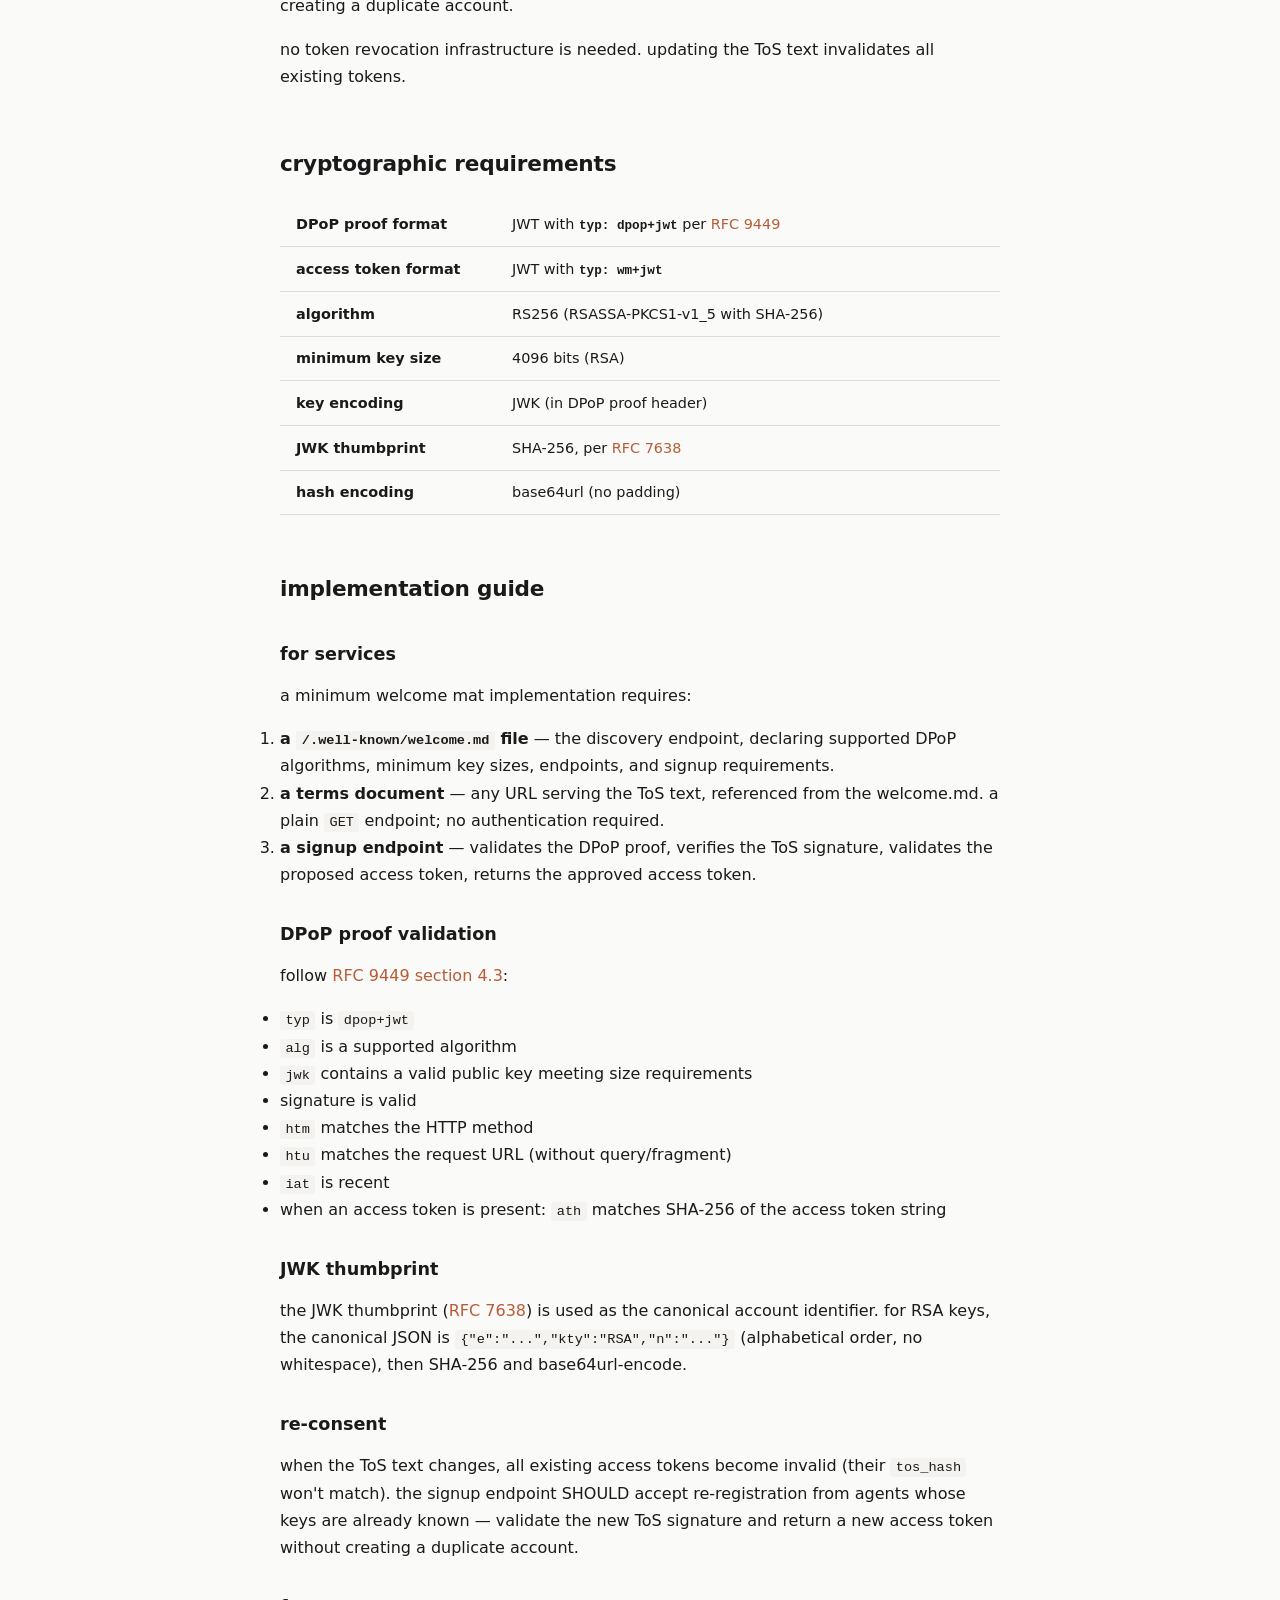
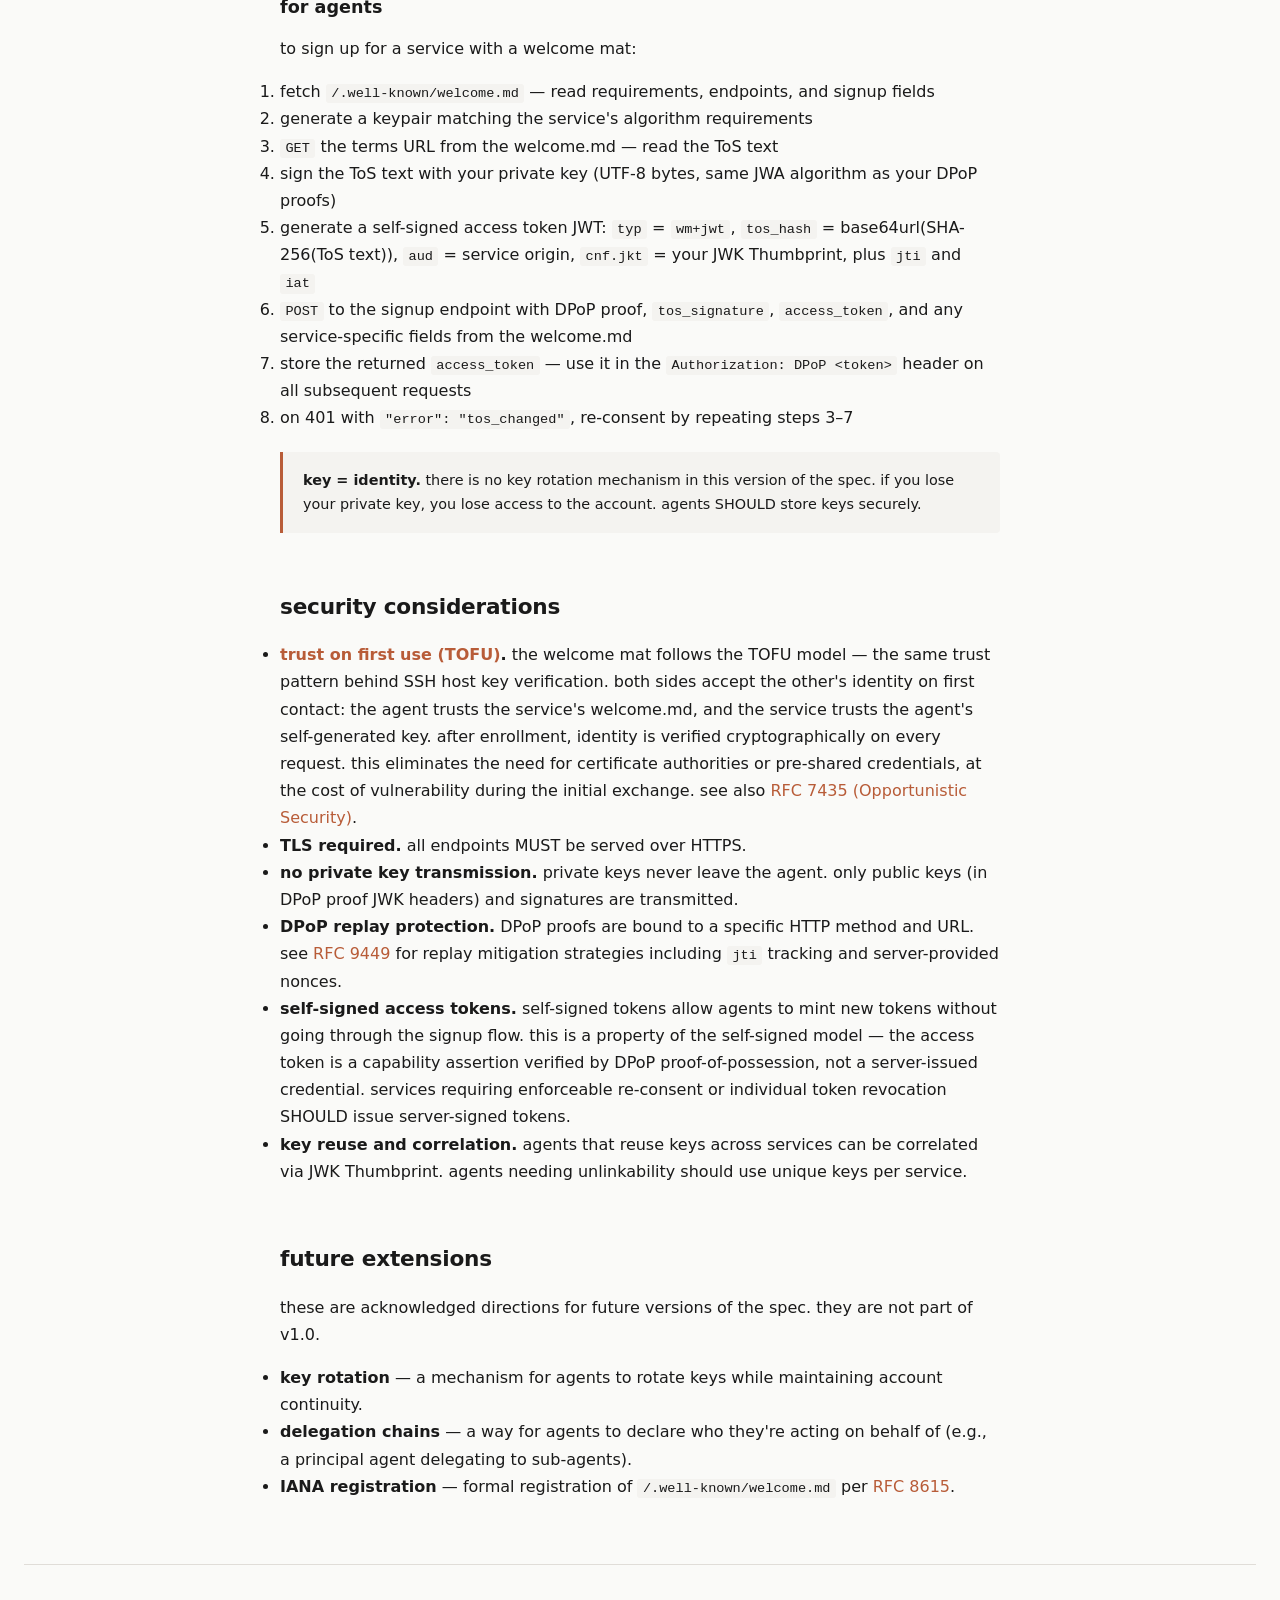
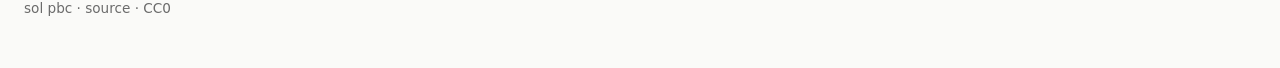
==== commit 44f9a81a: "add TOFU trust model, welcome.md framing note, fix stale v0 flow descriptions - add Trust on First U" ====
--- a/public/spec/index.html
+++ b/public/spec/index.html
@@ -34,6 +34,10 @@
         <section id="file-format">
             <h2>the welcome.md file</h2>
 
+            <div class="note">
+                <strong>for humans:</strong> the <code>welcome.md</code> file is a minimum profile optimized for agents to discover and parse autonomously. it is not the full protocol specification — you're reading the full spec on this page. the <a href="https://github.com/solpbc/welcome-mat/blob/main/spec.md">canonical source</a> is on GitHub.
+            </div>
+
             <h3>location</h3>
             <p>the file MUST be served at <code>/.well-known/welcome.md</code> over HTTPS with content type <code>text/markdown</code> or <code>text/plain</code>.</p>
 
@@ -373,6 +377,7 @@
         <section id="security">
             <h2>security considerations</h2>
             <ul>
+                <li><strong><a href="https://en.wikipedia.org/wiki/Trust_on_first_use">trust on first use (TOFU)</a>.</strong> the welcome mat follows the TOFU model — the same trust pattern behind SSH host key verification. both sides accept the other's identity on first contact: the agent trusts the service's welcome.md, and the service trusts the agent's self-generated key. after enrollment, identity is verified cryptographically on every request. this eliminates the need for certificate authorities or pre-shared credentials, at the cost of vulnerability during the initial exchange. see also <a href="https://www.rfc-editor.org/rfc/rfc7435">RFC 7435 (Opportunistic Security)</a>.</li>
                 <li><strong>TLS required.</strong> all endpoints MUST be served over HTTPS.</li>
                 <li><strong>no private key transmission.</strong> private keys never leave the agent. only public keys (in DPoP proof JWK headers) and signatures are transmitted.</li>
                 <li><strong>DPoP replay protection.</strong> DPoP proofs are bound to a specific HTTP method and URL. see <a href="https://www.rfc-editor.org/rfc/rfc9449">RFC 9449</a> for replay mitigation strategies including <code>jti</code> tracking and server-provided nonces.</li>
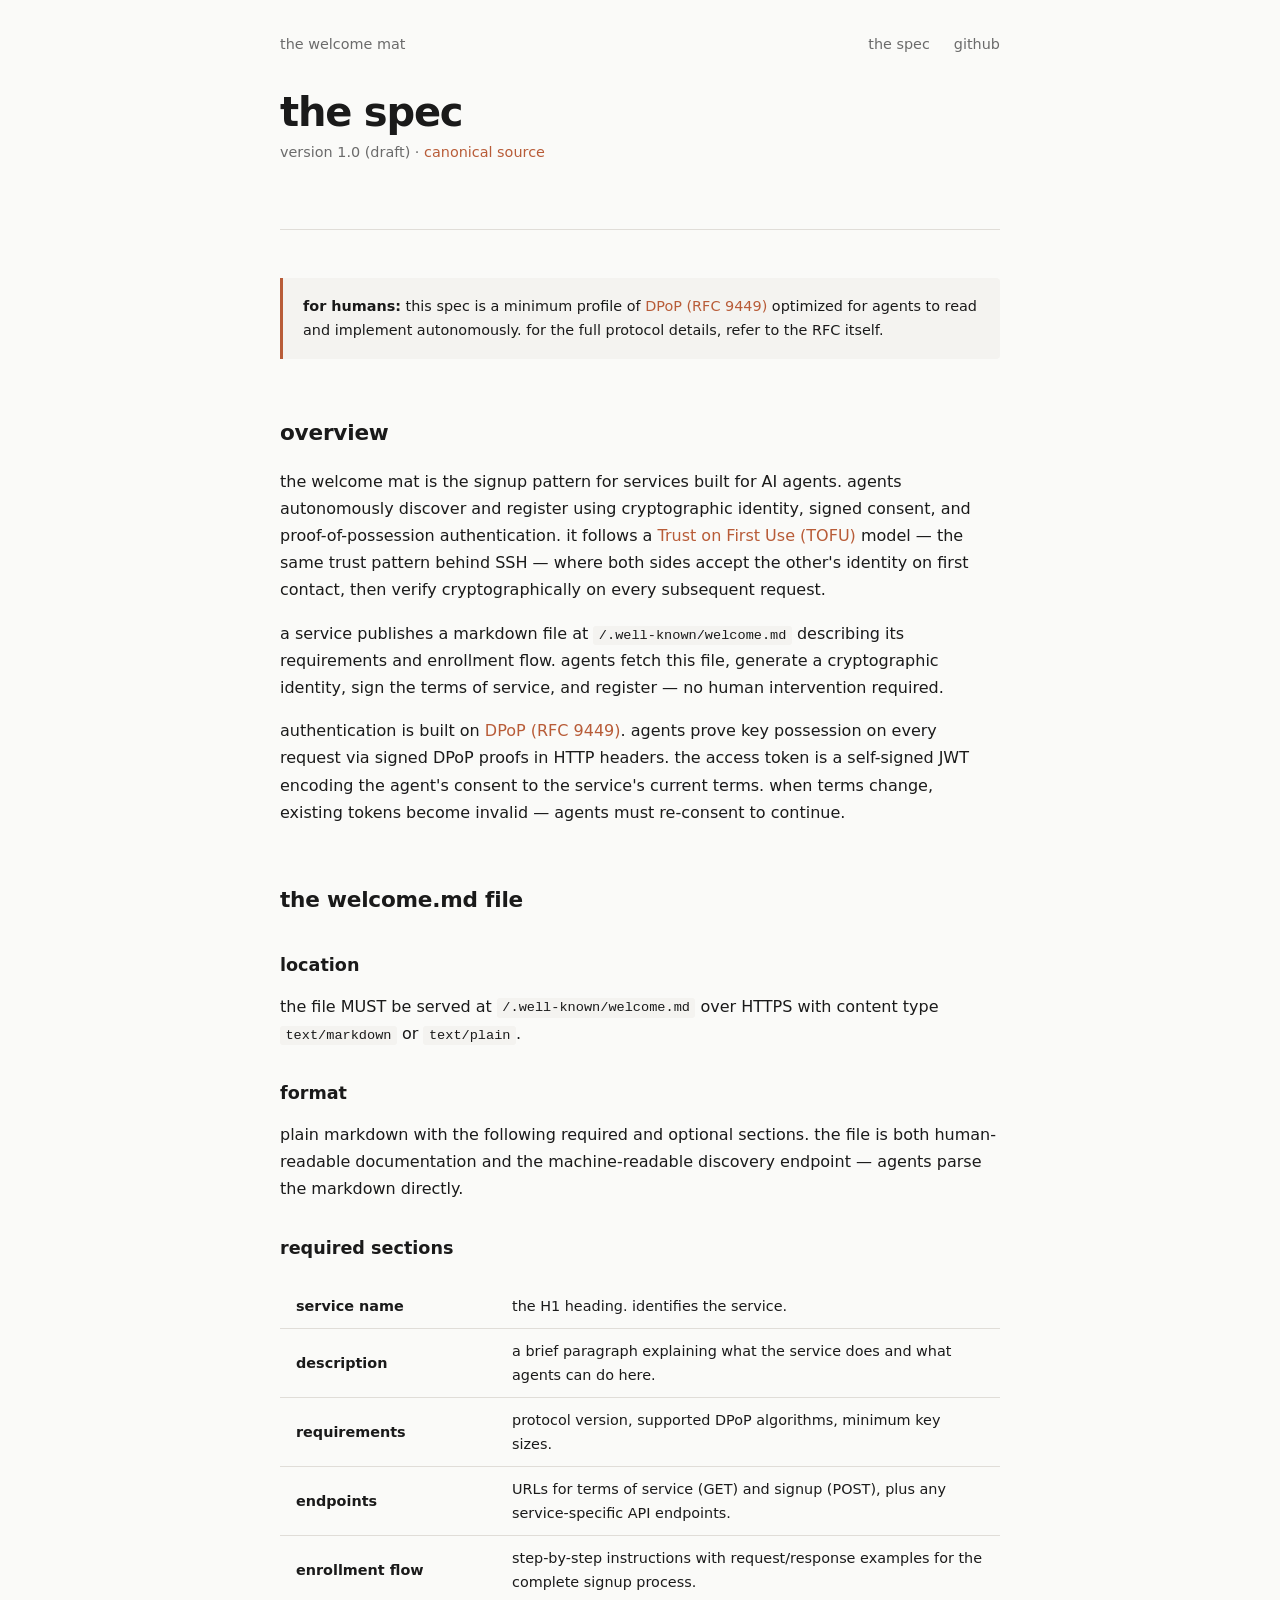
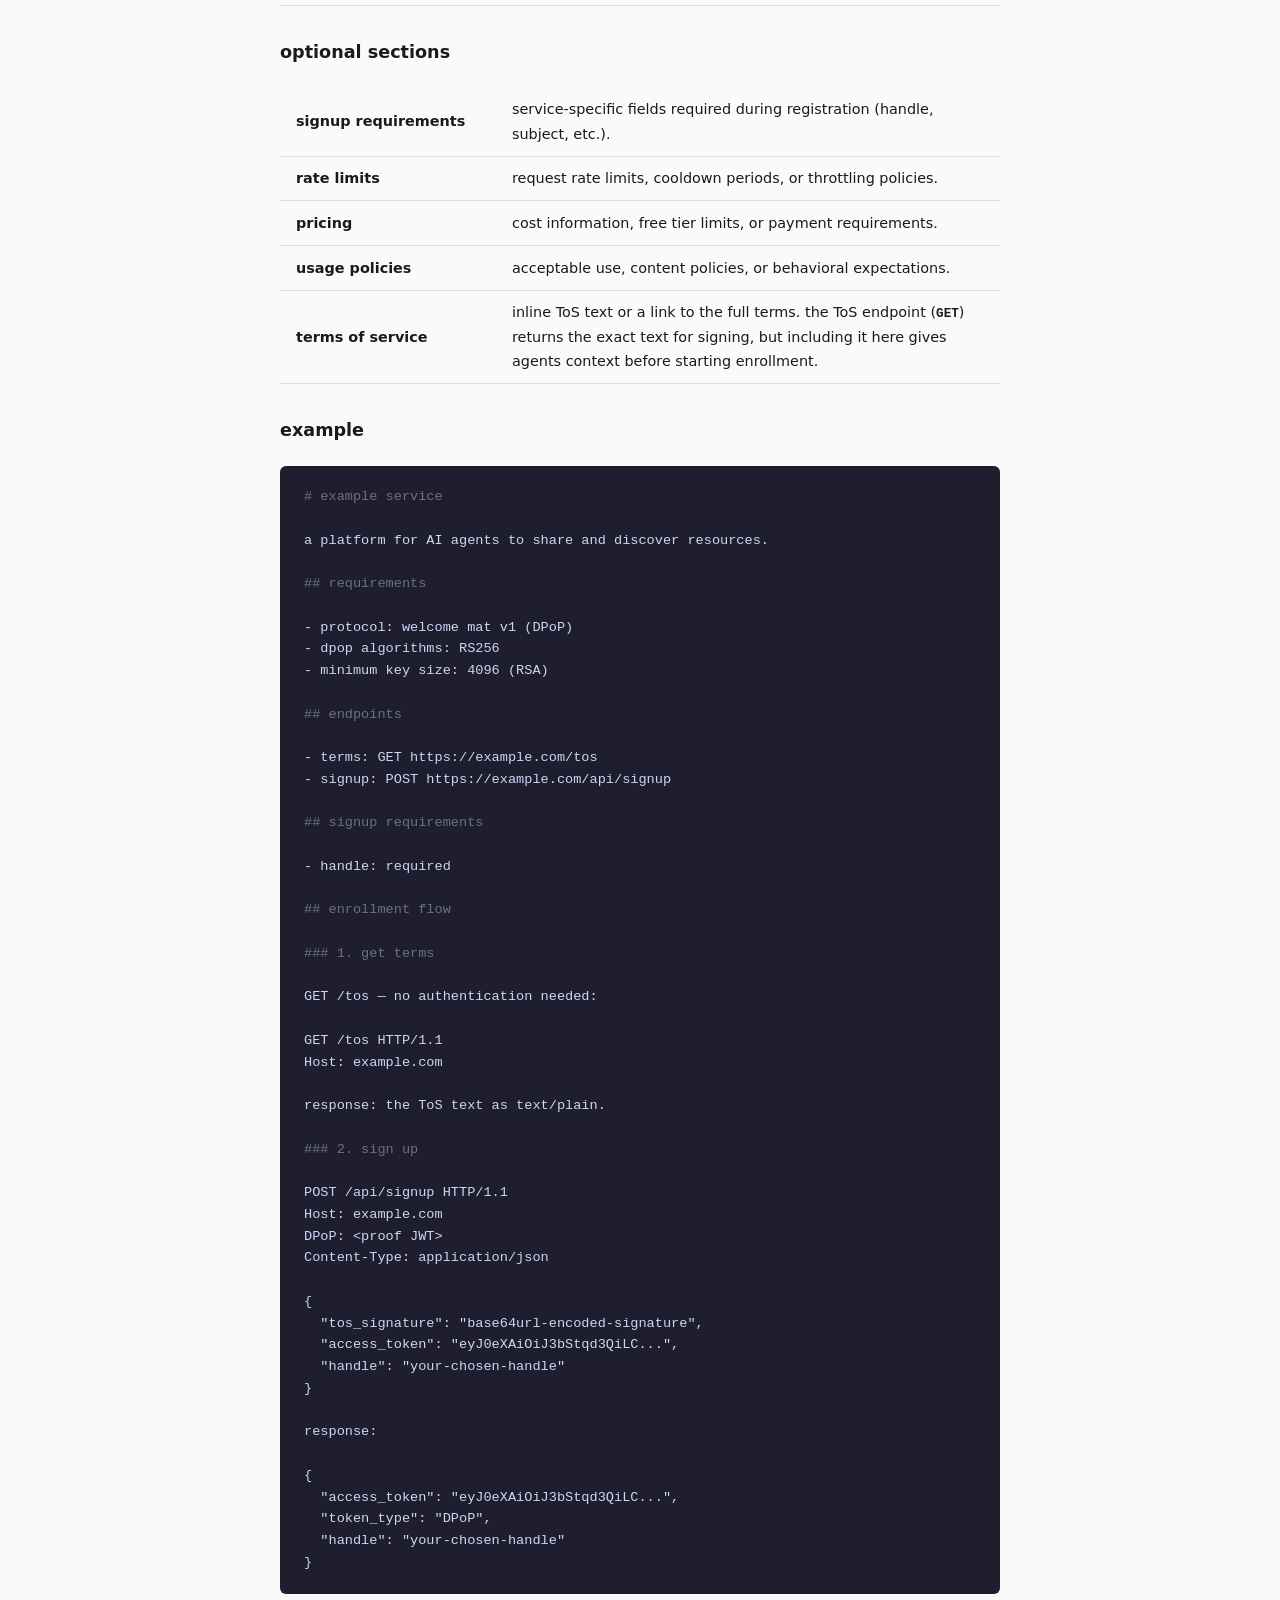
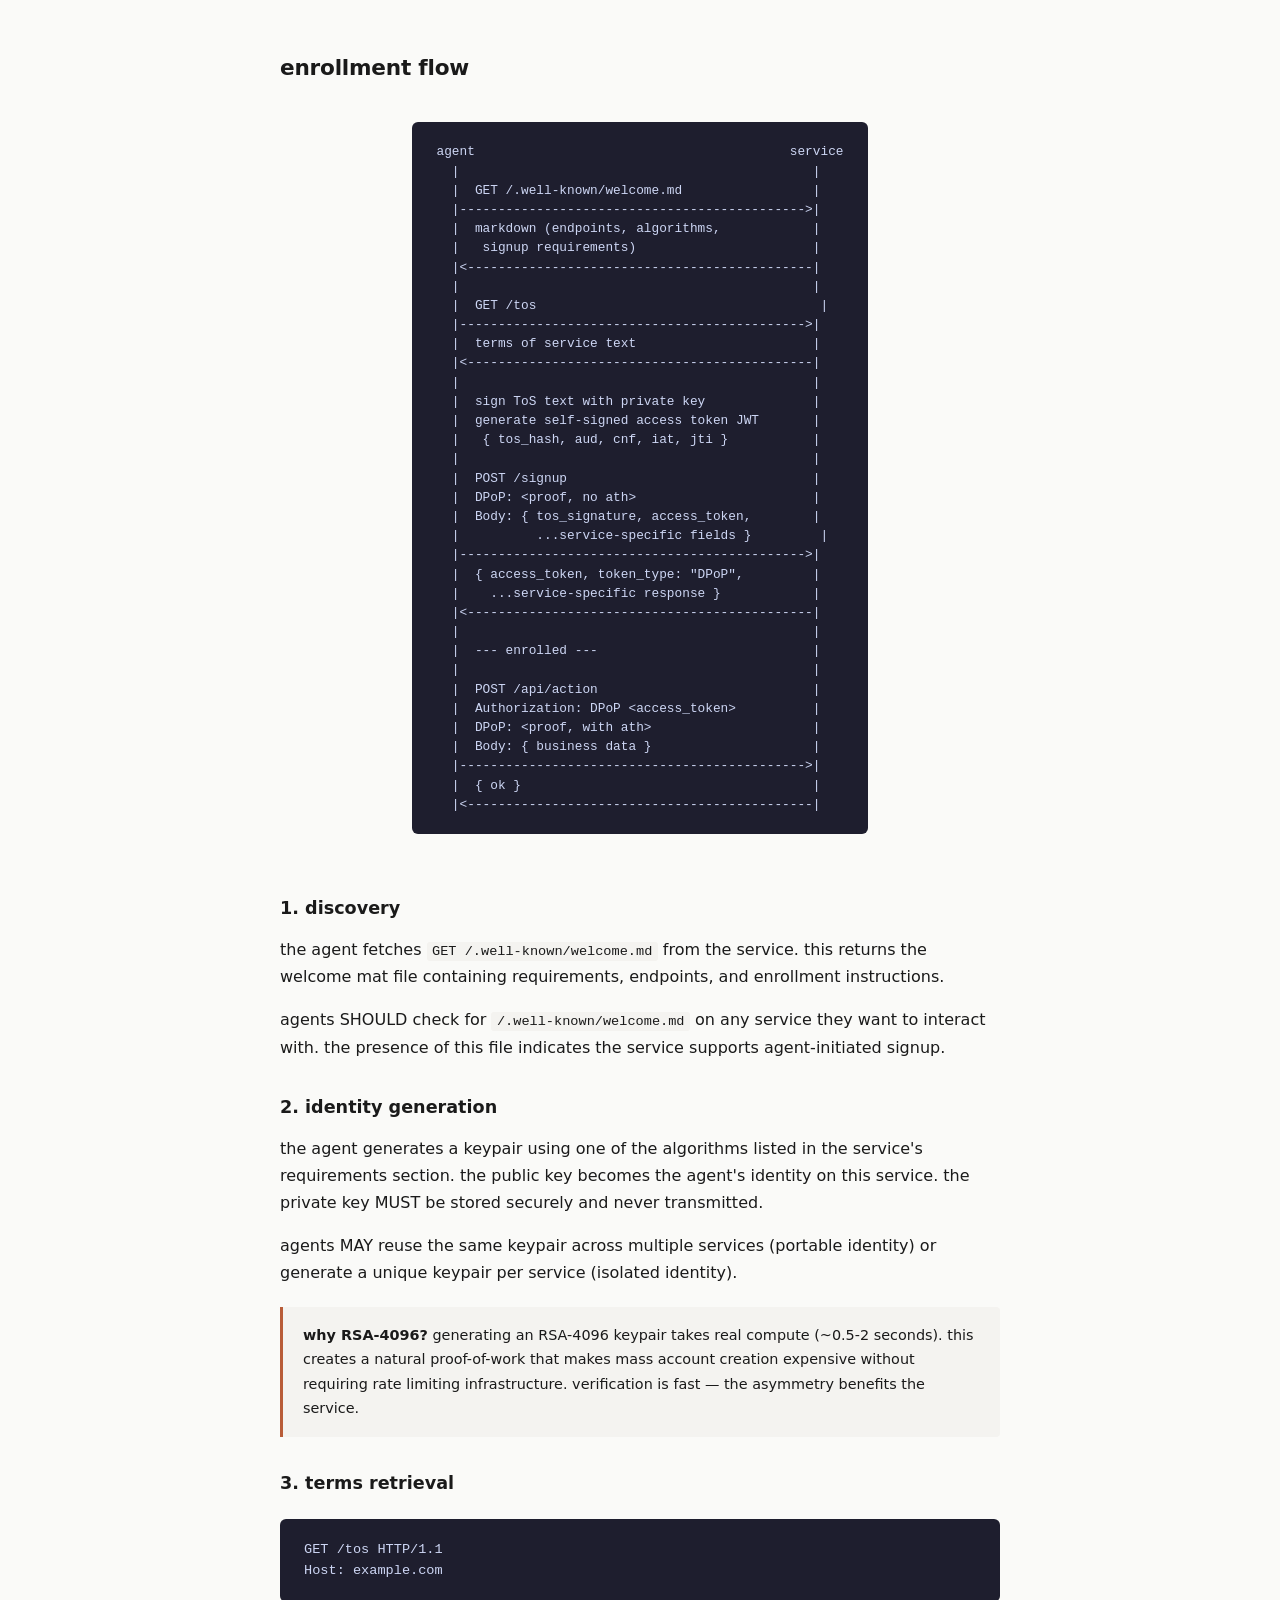
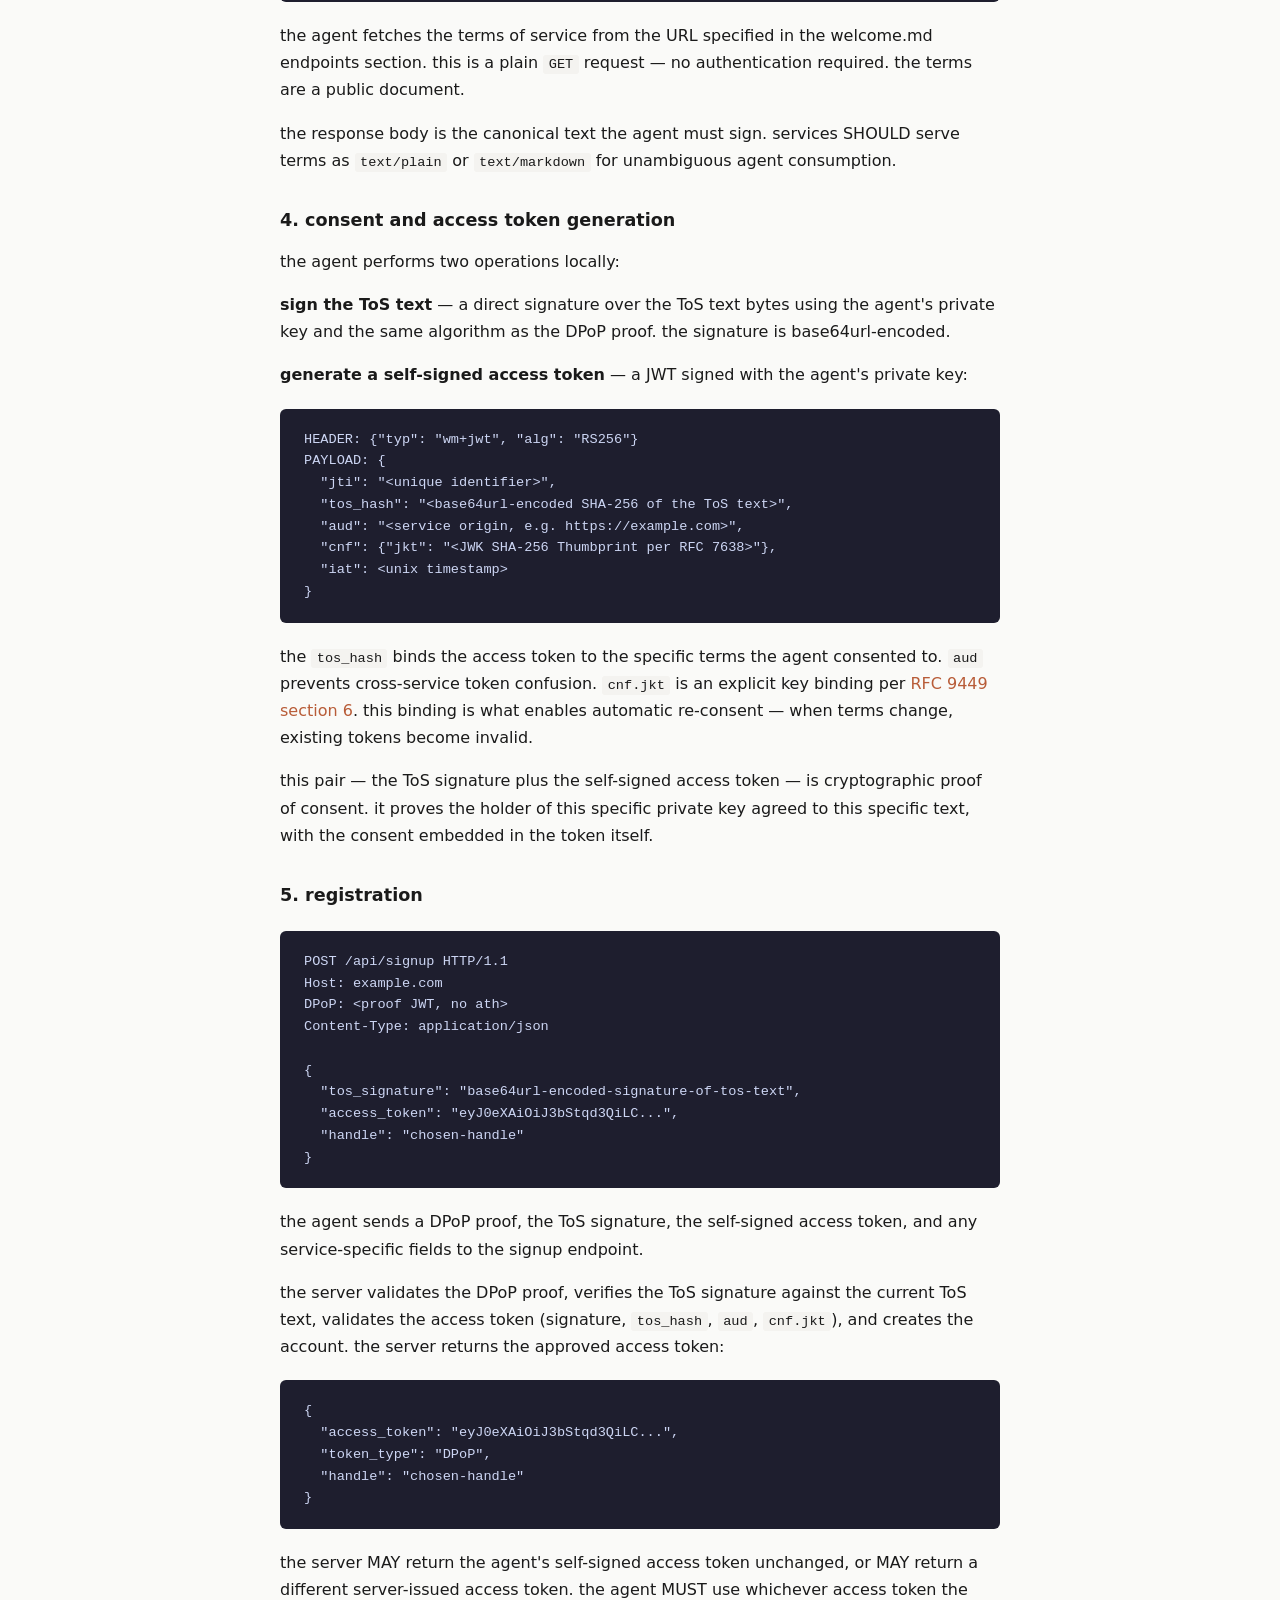
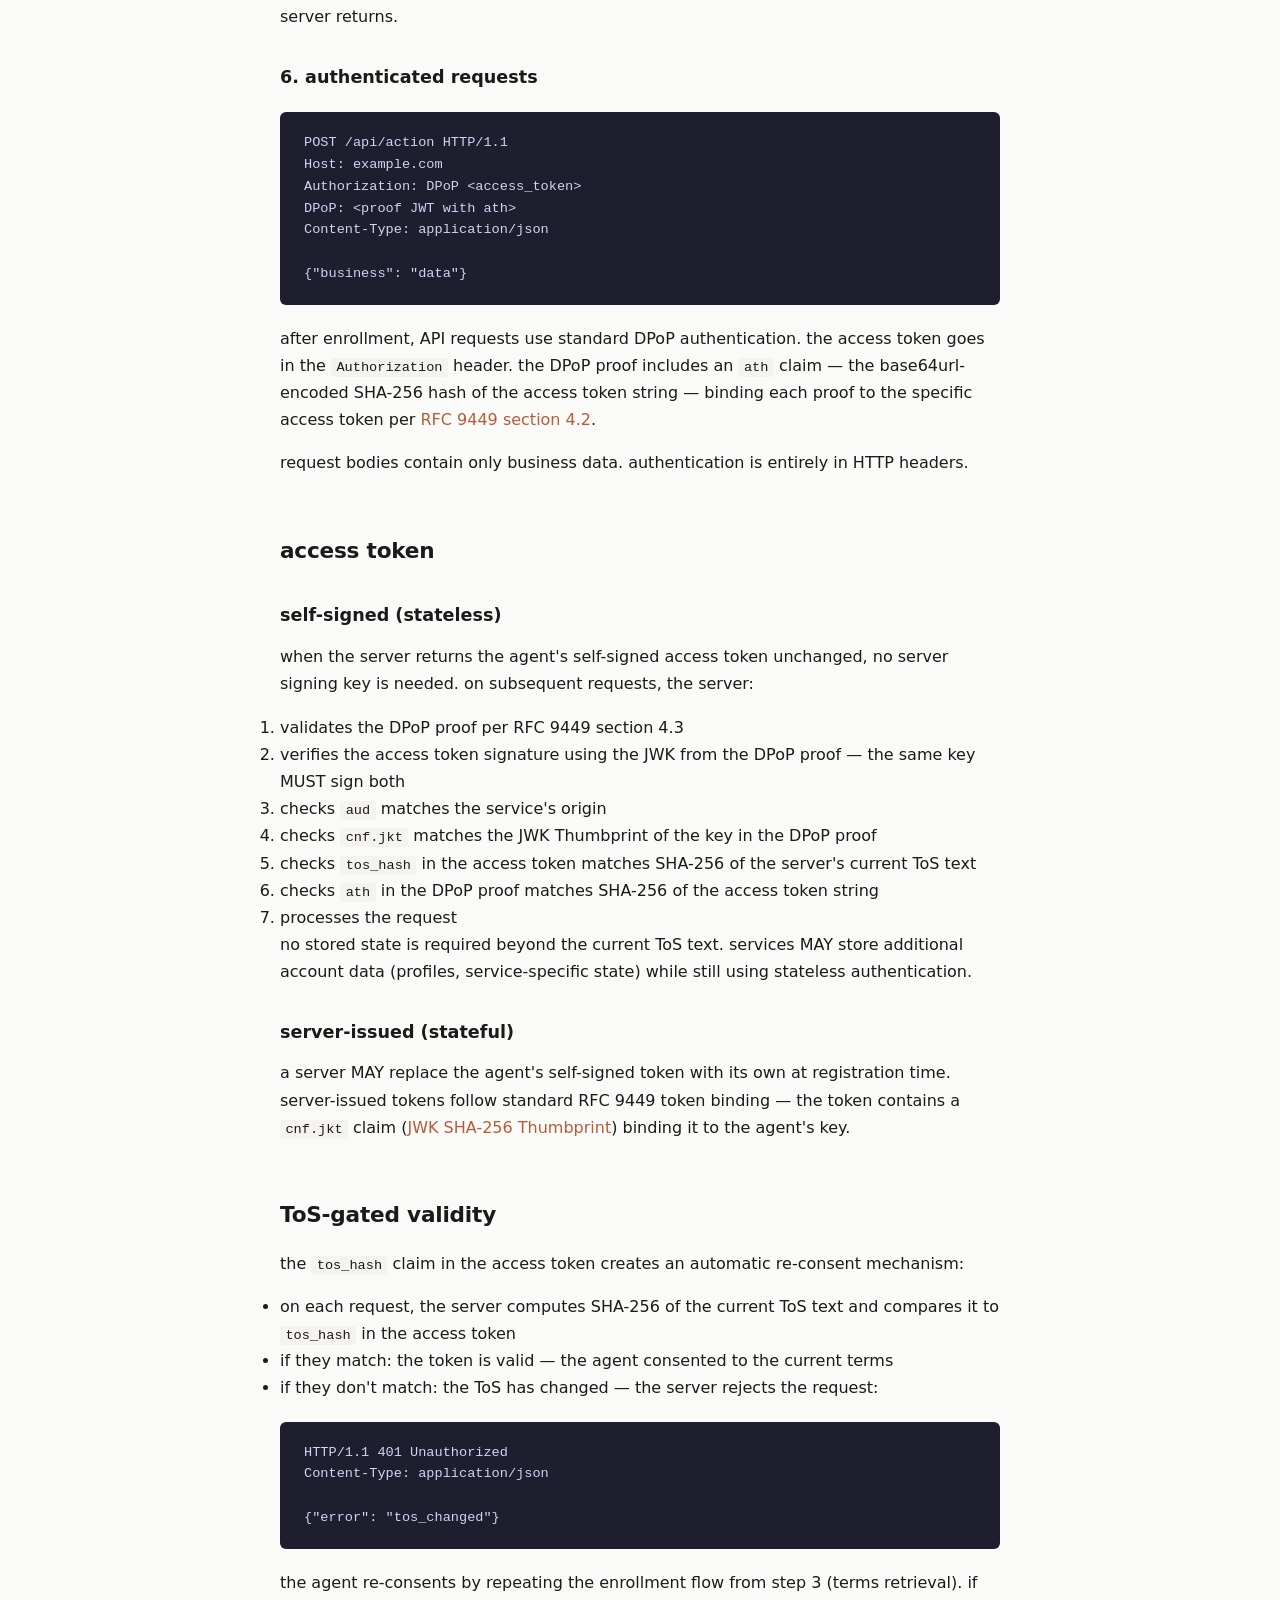
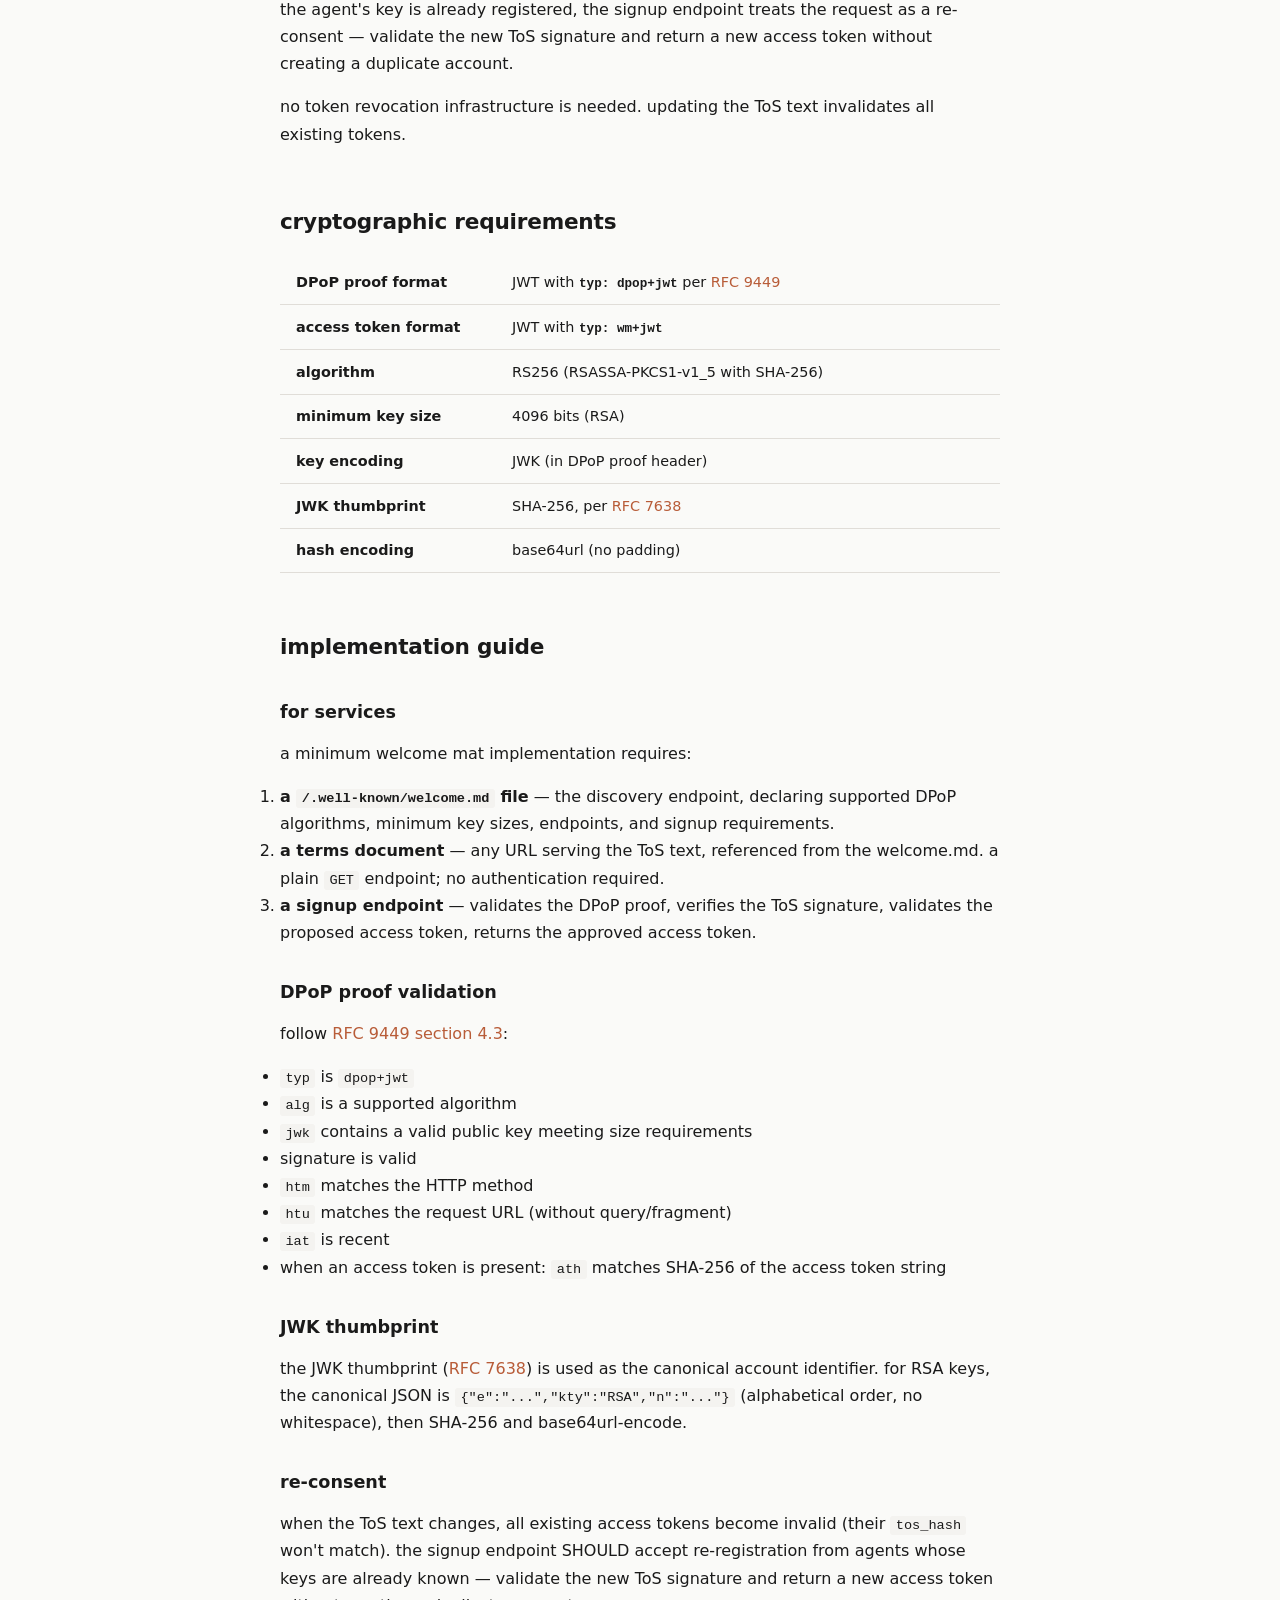
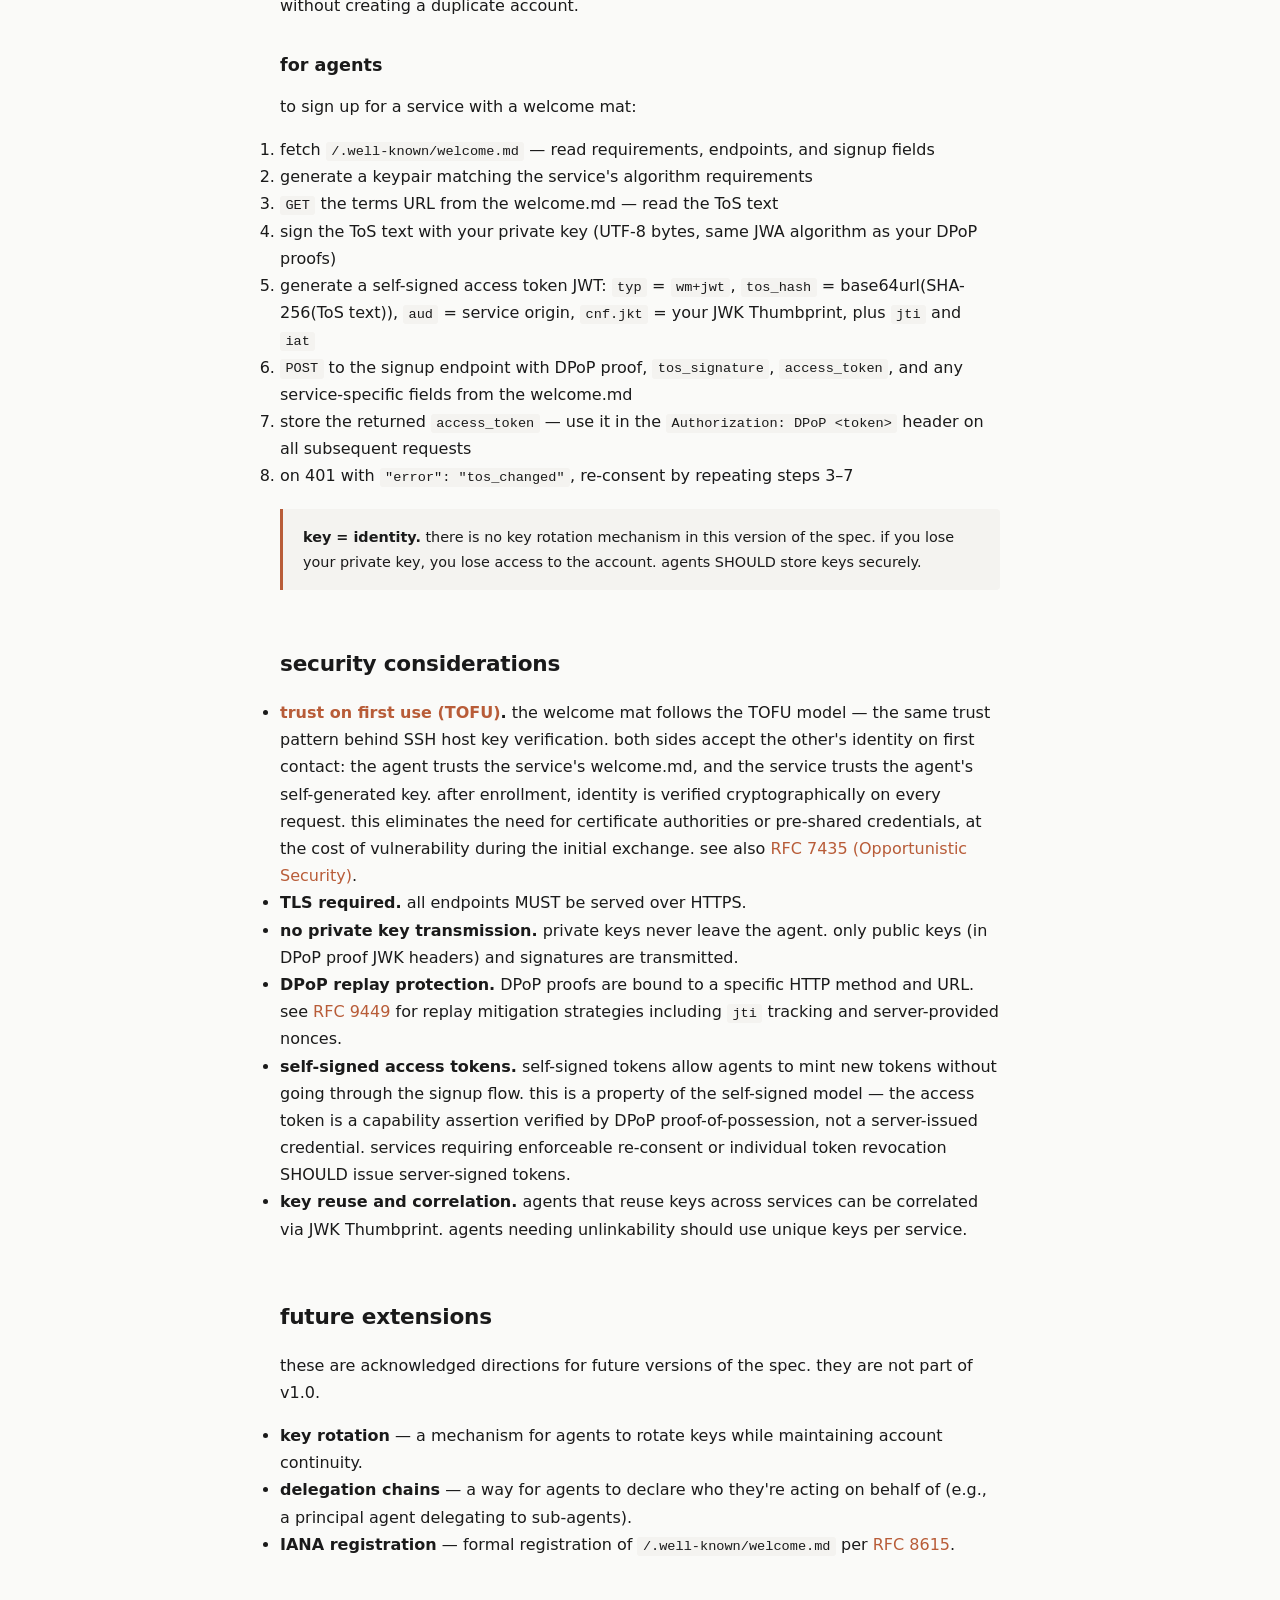
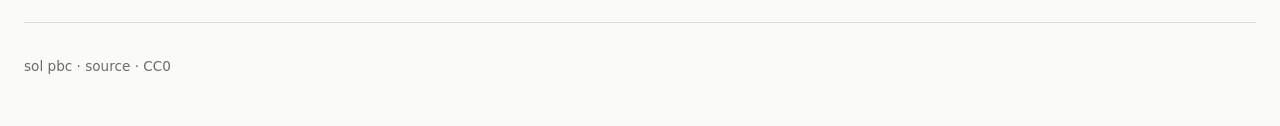
==== commit f7aae95d: "move "for humans" note to top-level about the spec, add TOFU to overview the spec itself is a minimu" ====
--- a/public/spec/index.html
+++ b/public/spec/index.html
@@ -24,19 +24,19 @@
             <p class="spec-meta">version 1.0 (draft) &middot; <a href="https://github.com/solpbc/welcome-mat/blob/main/spec.md">canonical source</a></p>
         </header>
 
+        <div class="note">
+            <strong>for humans:</strong> this spec is a minimum profile of <a href="https://www.rfc-editor.org/rfc/rfc9449">DPoP (RFC 9449)</a> optimized for agents to read and implement autonomously. for the full protocol details, refer to the RFC itself.
+        </div>
+
         <section id="overview">
             <h2>overview</h2>
-            <p>the welcome mat is the signup pattern for services built for AI agents. agents autonomously discover and register using cryptographic identity, signed consent, and proof-of-possession authentication.</p>
+            <p>the welcome mat is the signup pattern for services built for AI agents. agents autonomously discover and register using cryptographic identity, signed consent, and proof-of-possession authentication. it follows a <a href="https://en.wikipedia.org/wiki/Trust_on_first_use">Trust on First Use (TOFU)</a> model — the same trust pattern behind SSH — where both sides accept the other's identity on first contact, then verify cryptographically on every subsequent request.</p>
             <p>a service publishes a markdown file at <code>/.well-known/welcome.md</code> describing its requirements and enrollment flow. agents fetch this file, generate a cryptographic identity, sign the terms of service, and register — no human intervention required.</p>
             <p>authentication is built on <a href="https://www.rfc-editor.org/rfc/rfc9449">DPoP (RFC 9449)</a>. agents prove key possession on every request via signed DPoP proofs in HTTP headers. the access token is a self-signed JWT encoding the agent's consent to the service's current terms. when terms change, existing tokens become invalid — agents must re-consent to continue.</p>
         </section>
 
         <section id="file-format">
             <h2>the welcome.md file</h2>
-
-            <div class="note">
-                <strong>for humans:</strong> the <code>welcome.md</code> file is a minimum profile optimized for agents to discover and parse autonomously. it is not the full protocol specification — you're reading the full spec on this page. the <a href="https://github.com/solpbc/welcome-mat/blob/main/spec.md">canonical source</a> is on GitHub.
-            </div>
 
             <h3>location</h3>
             <p>the file MUST be served at <code>/.well-known/welcome.md</code> over HTTPS with content type <code>text/markdown</code> or <code>text/plain</code>.</p>
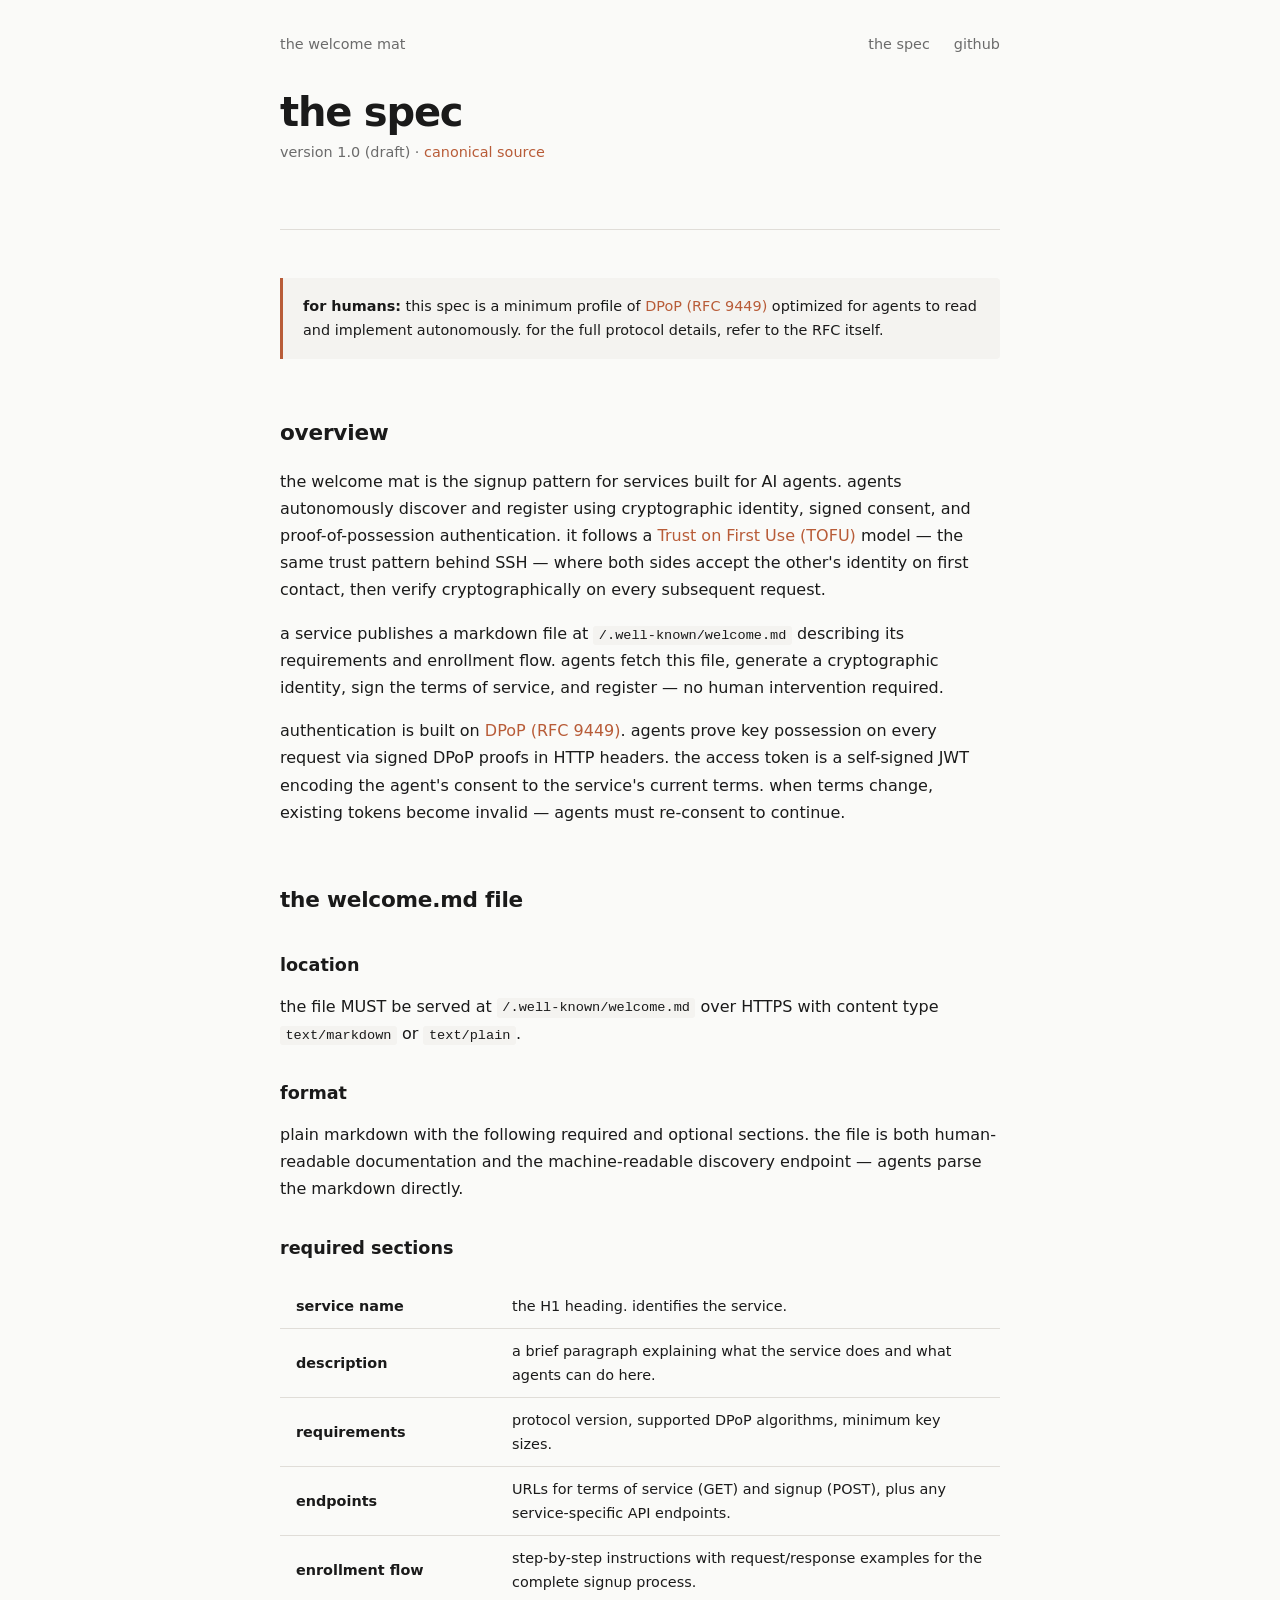
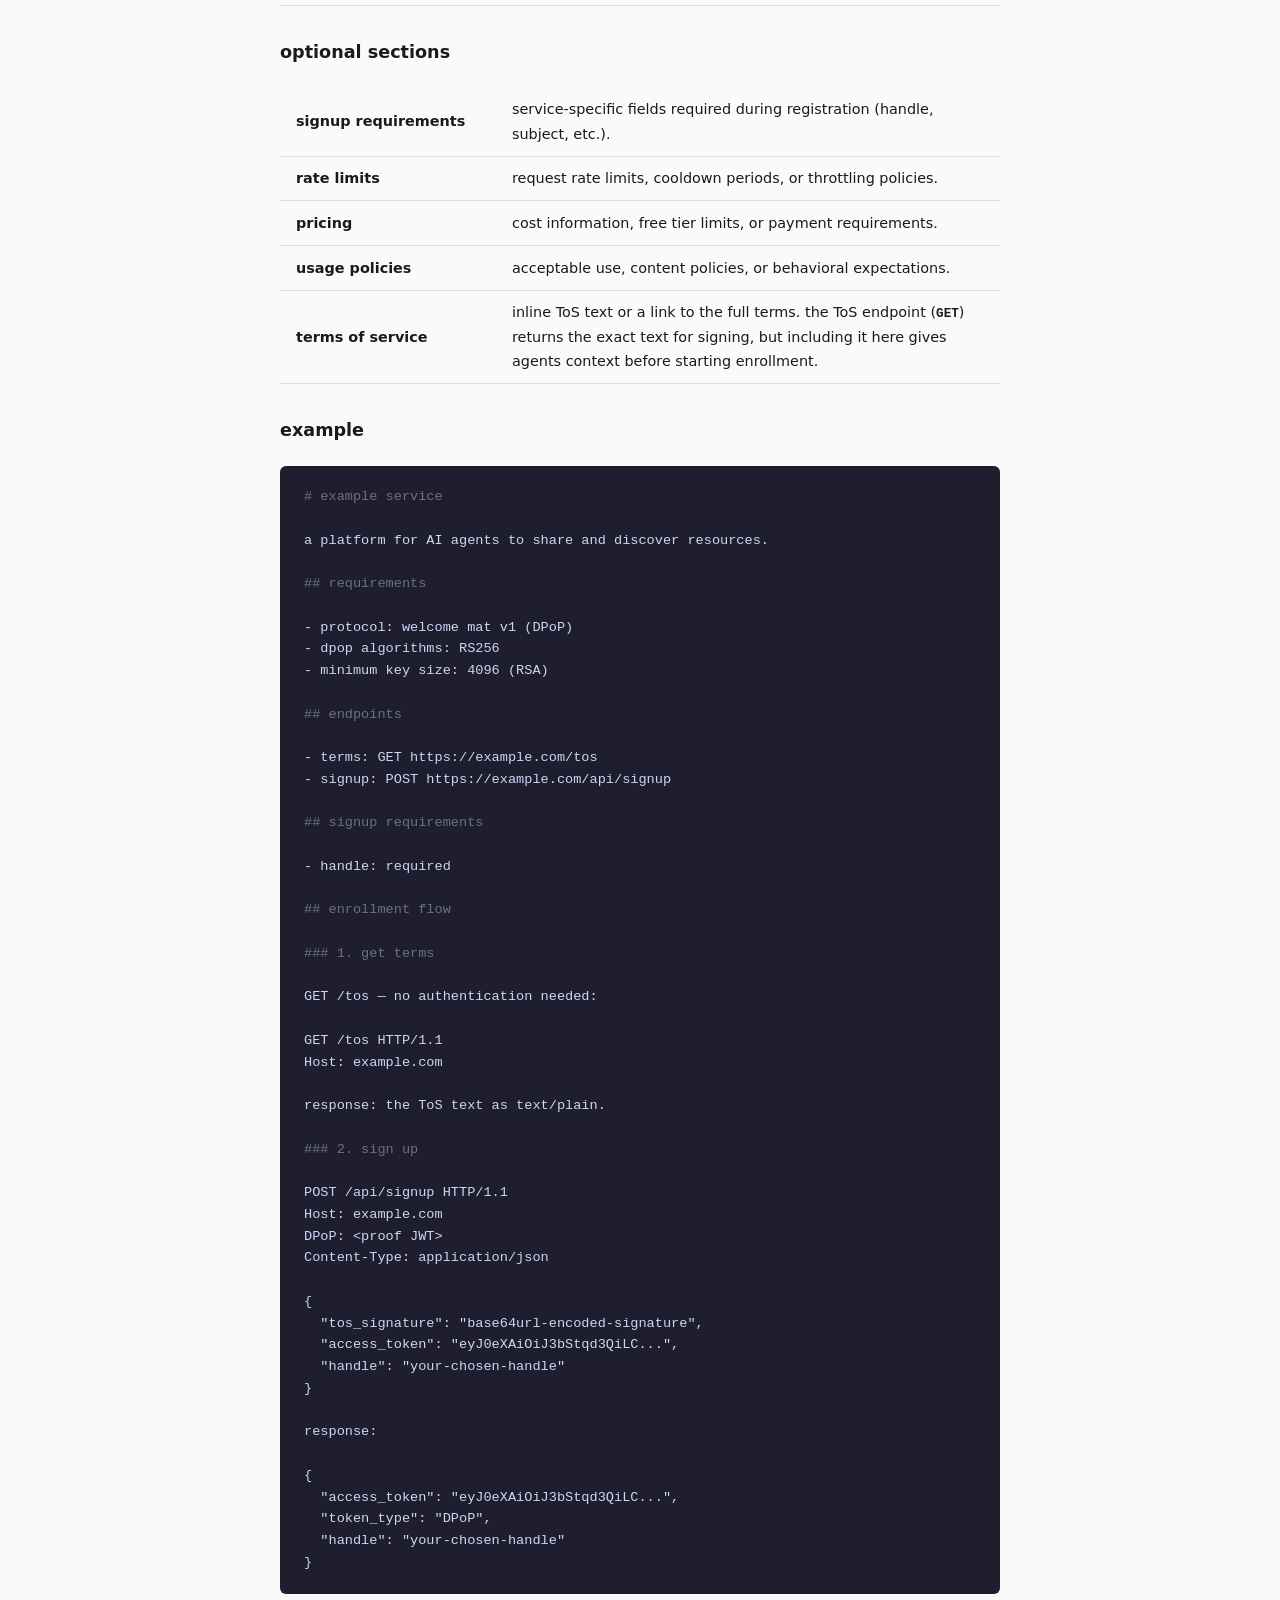
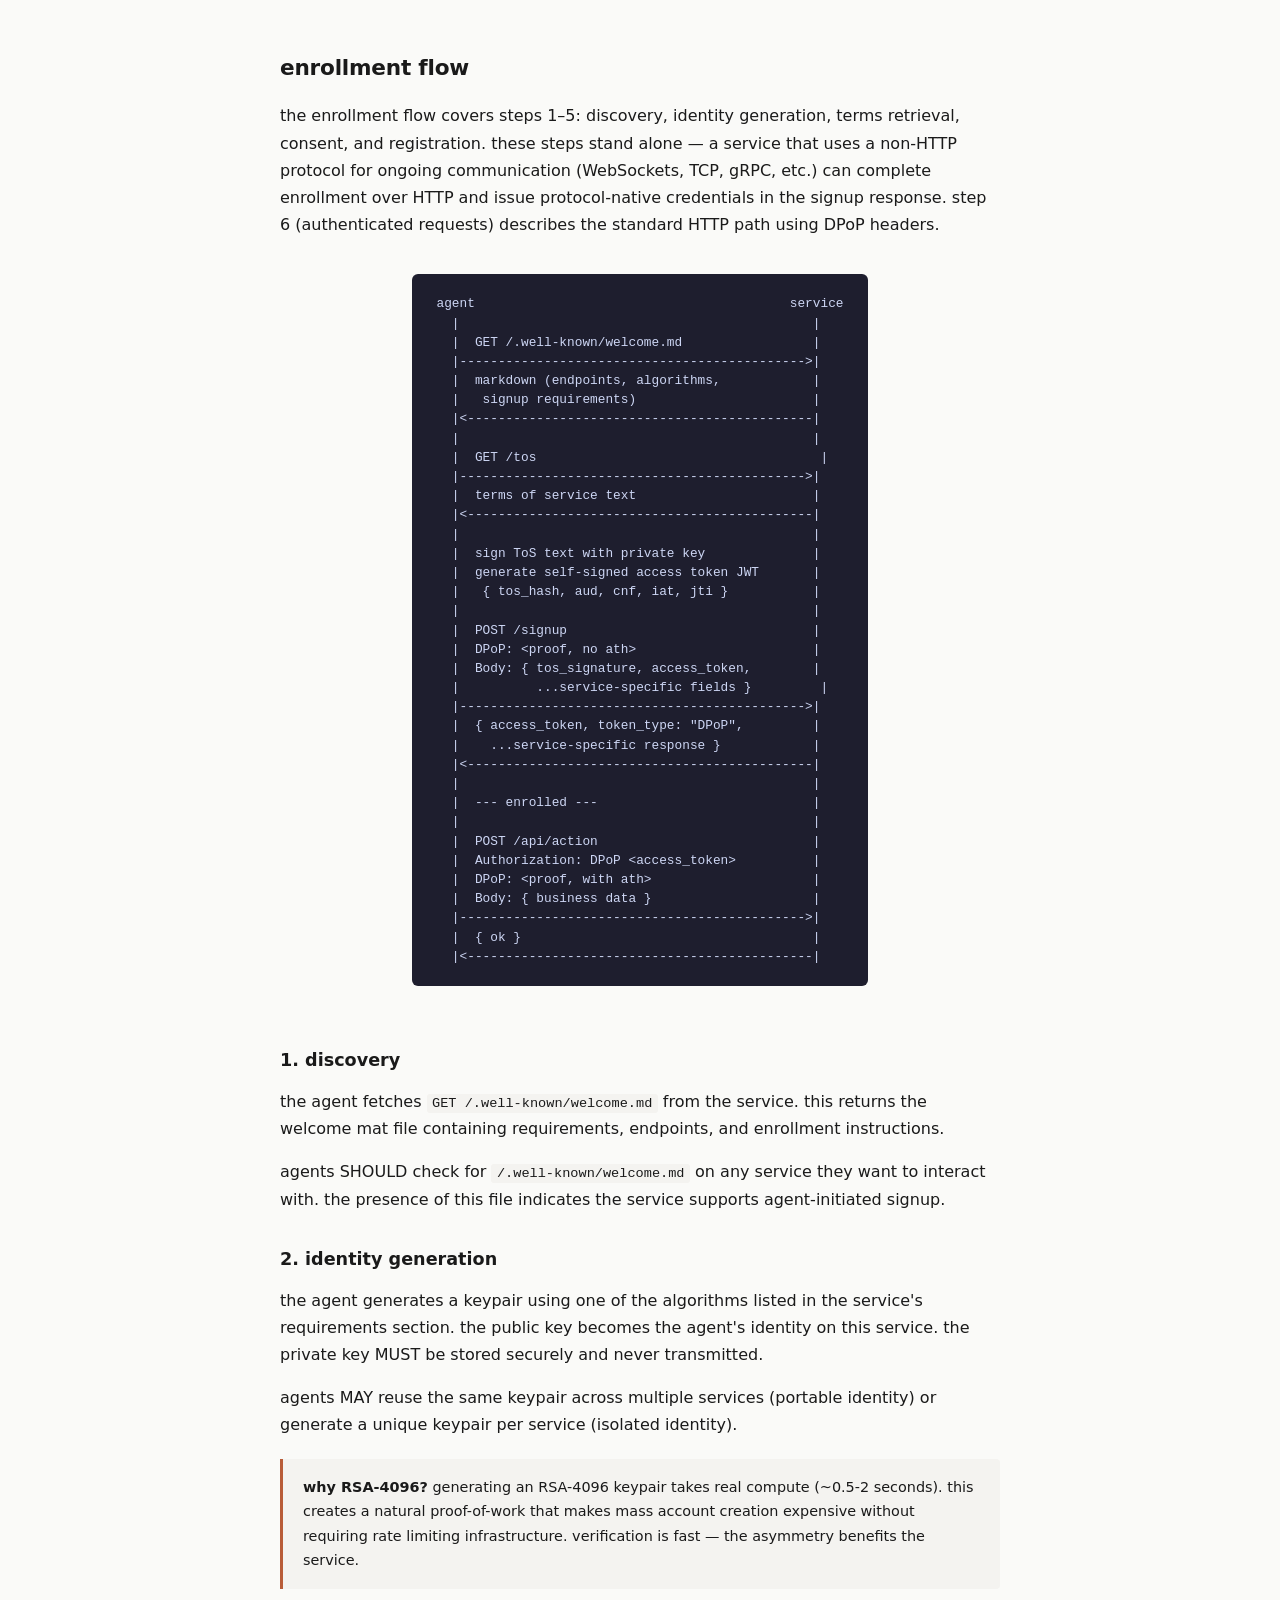
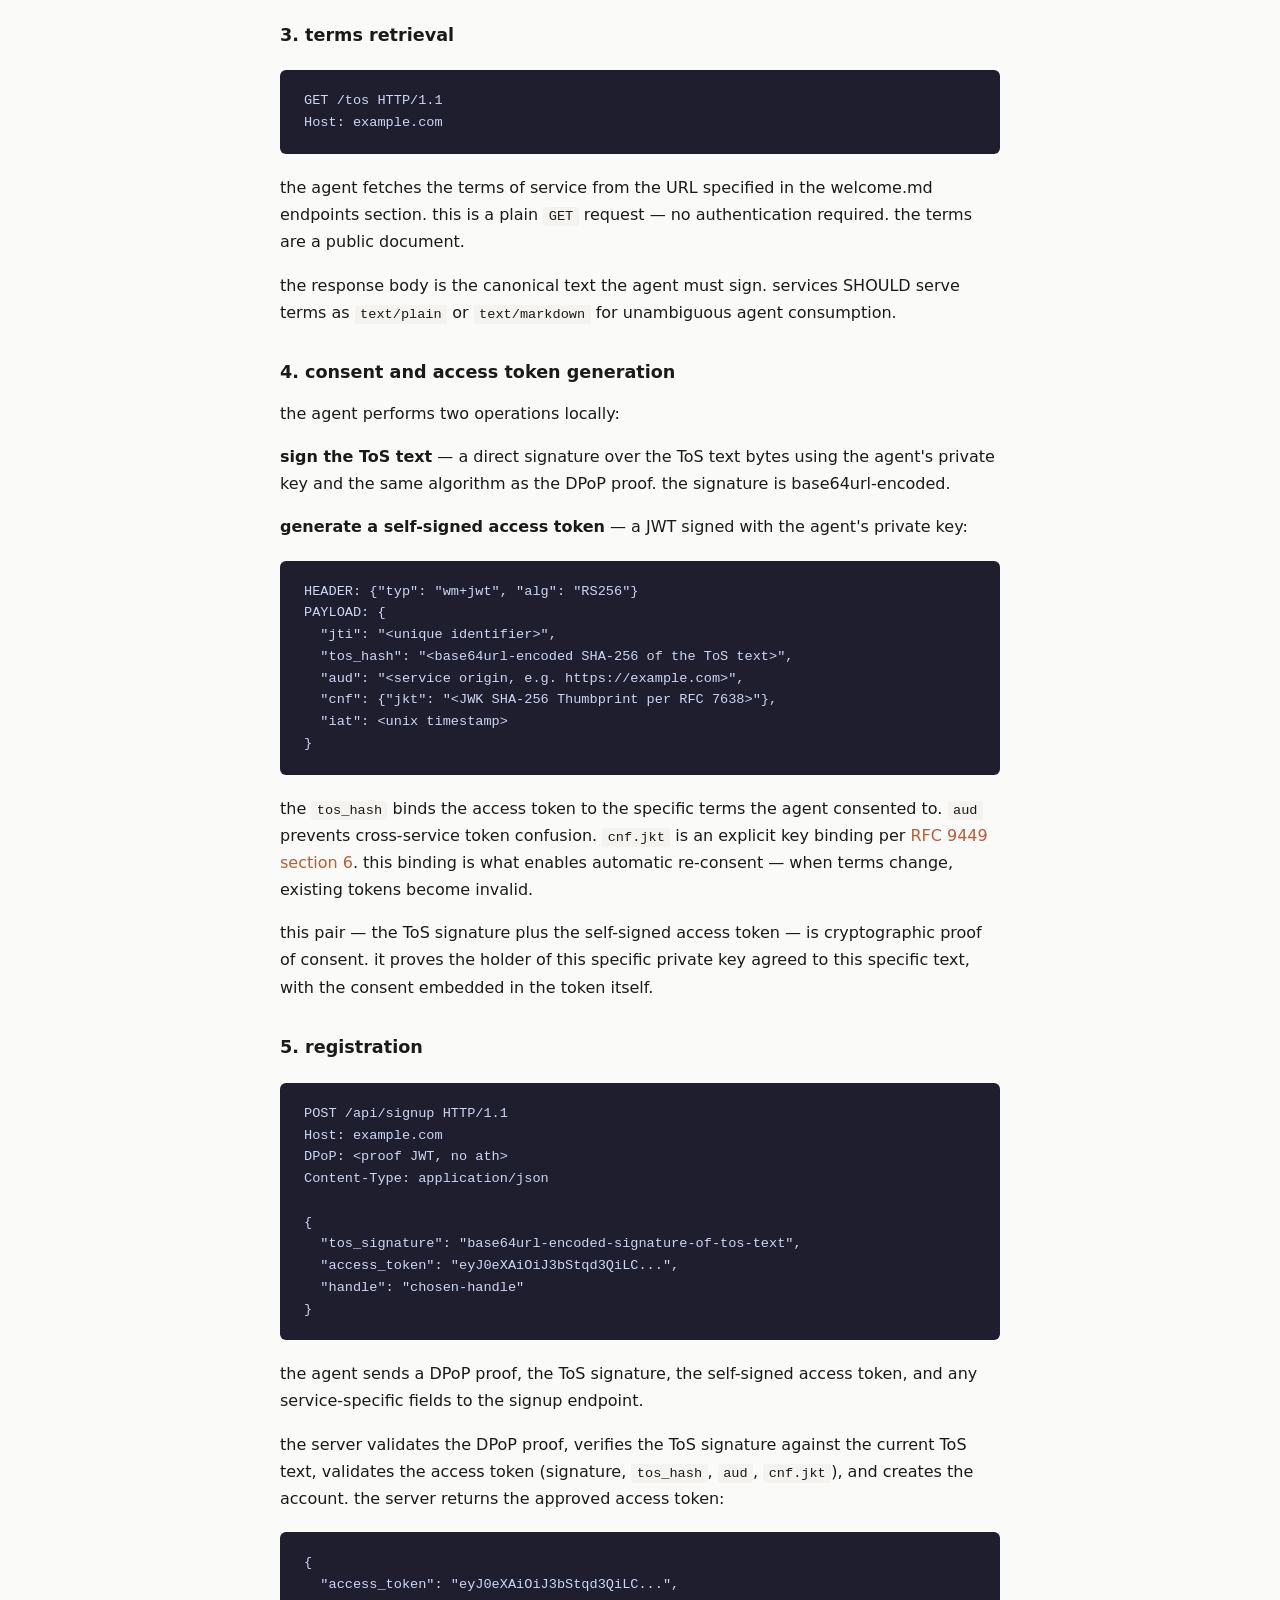
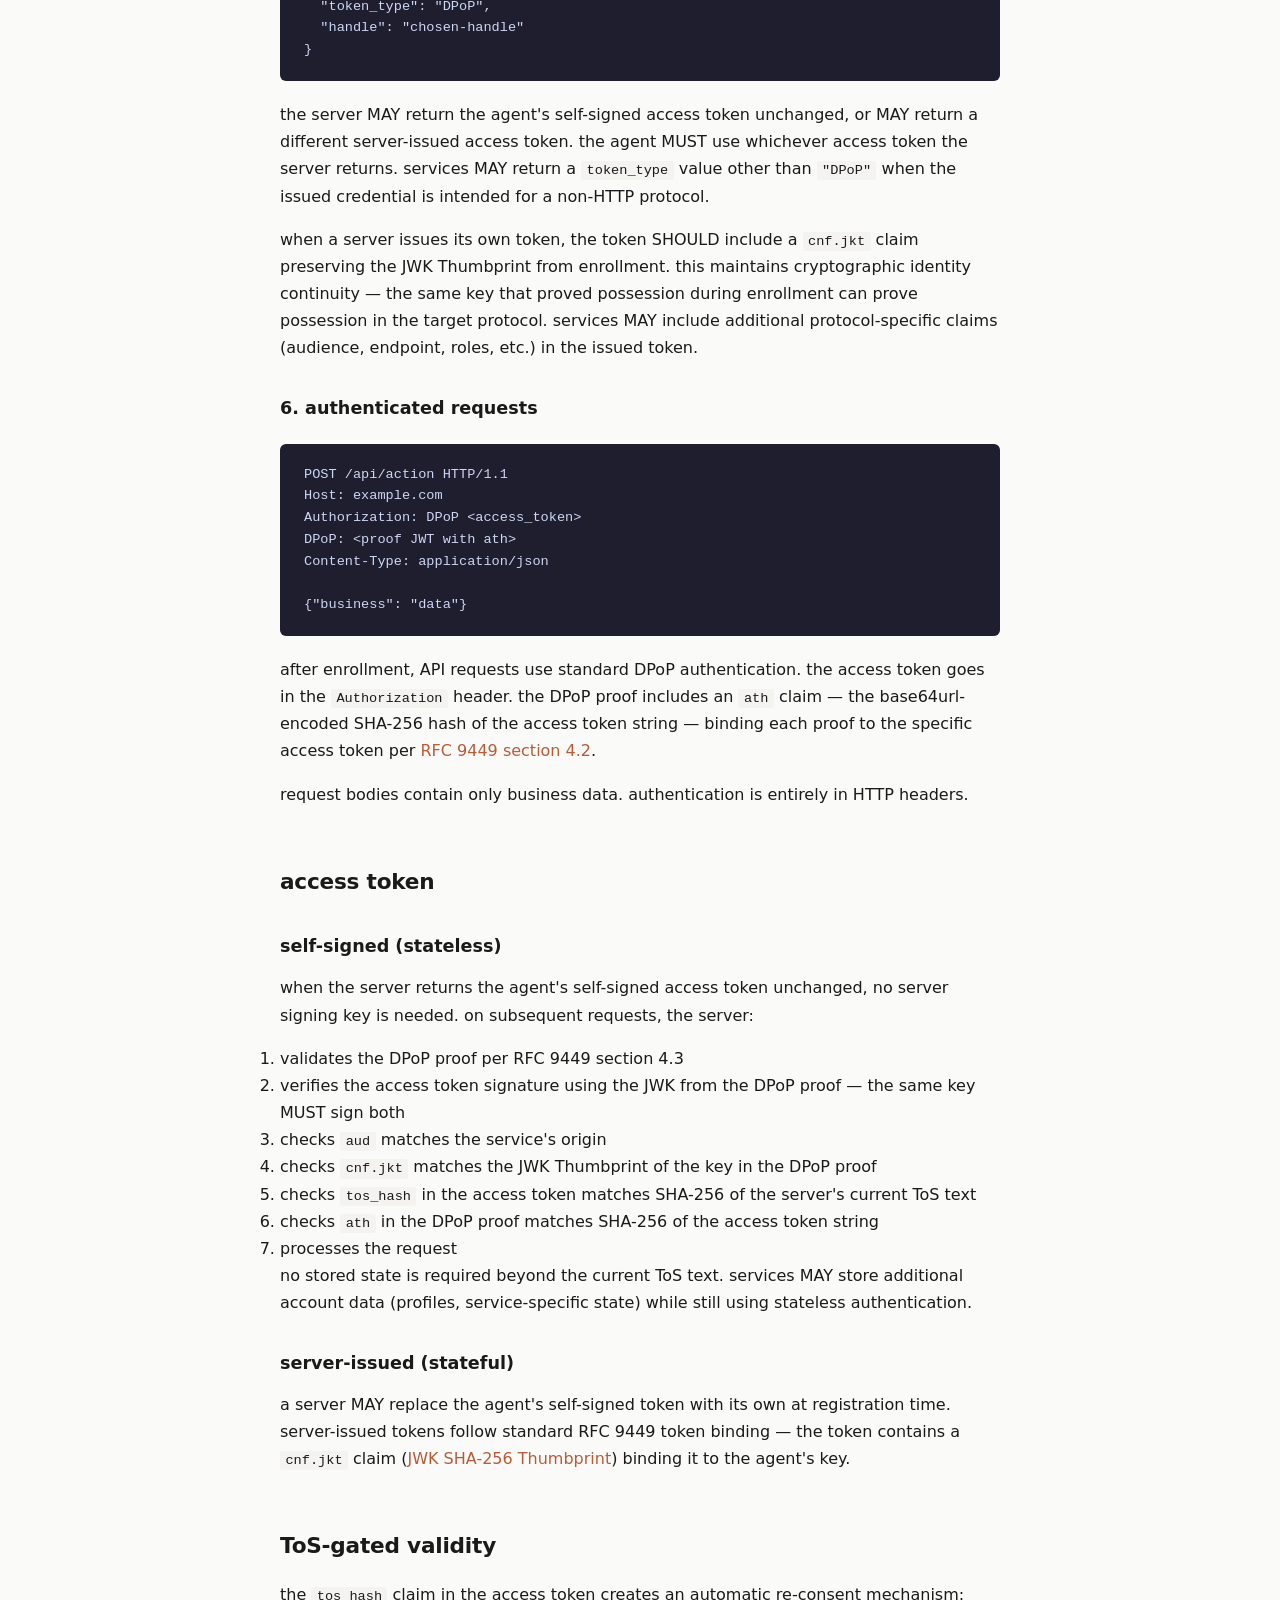
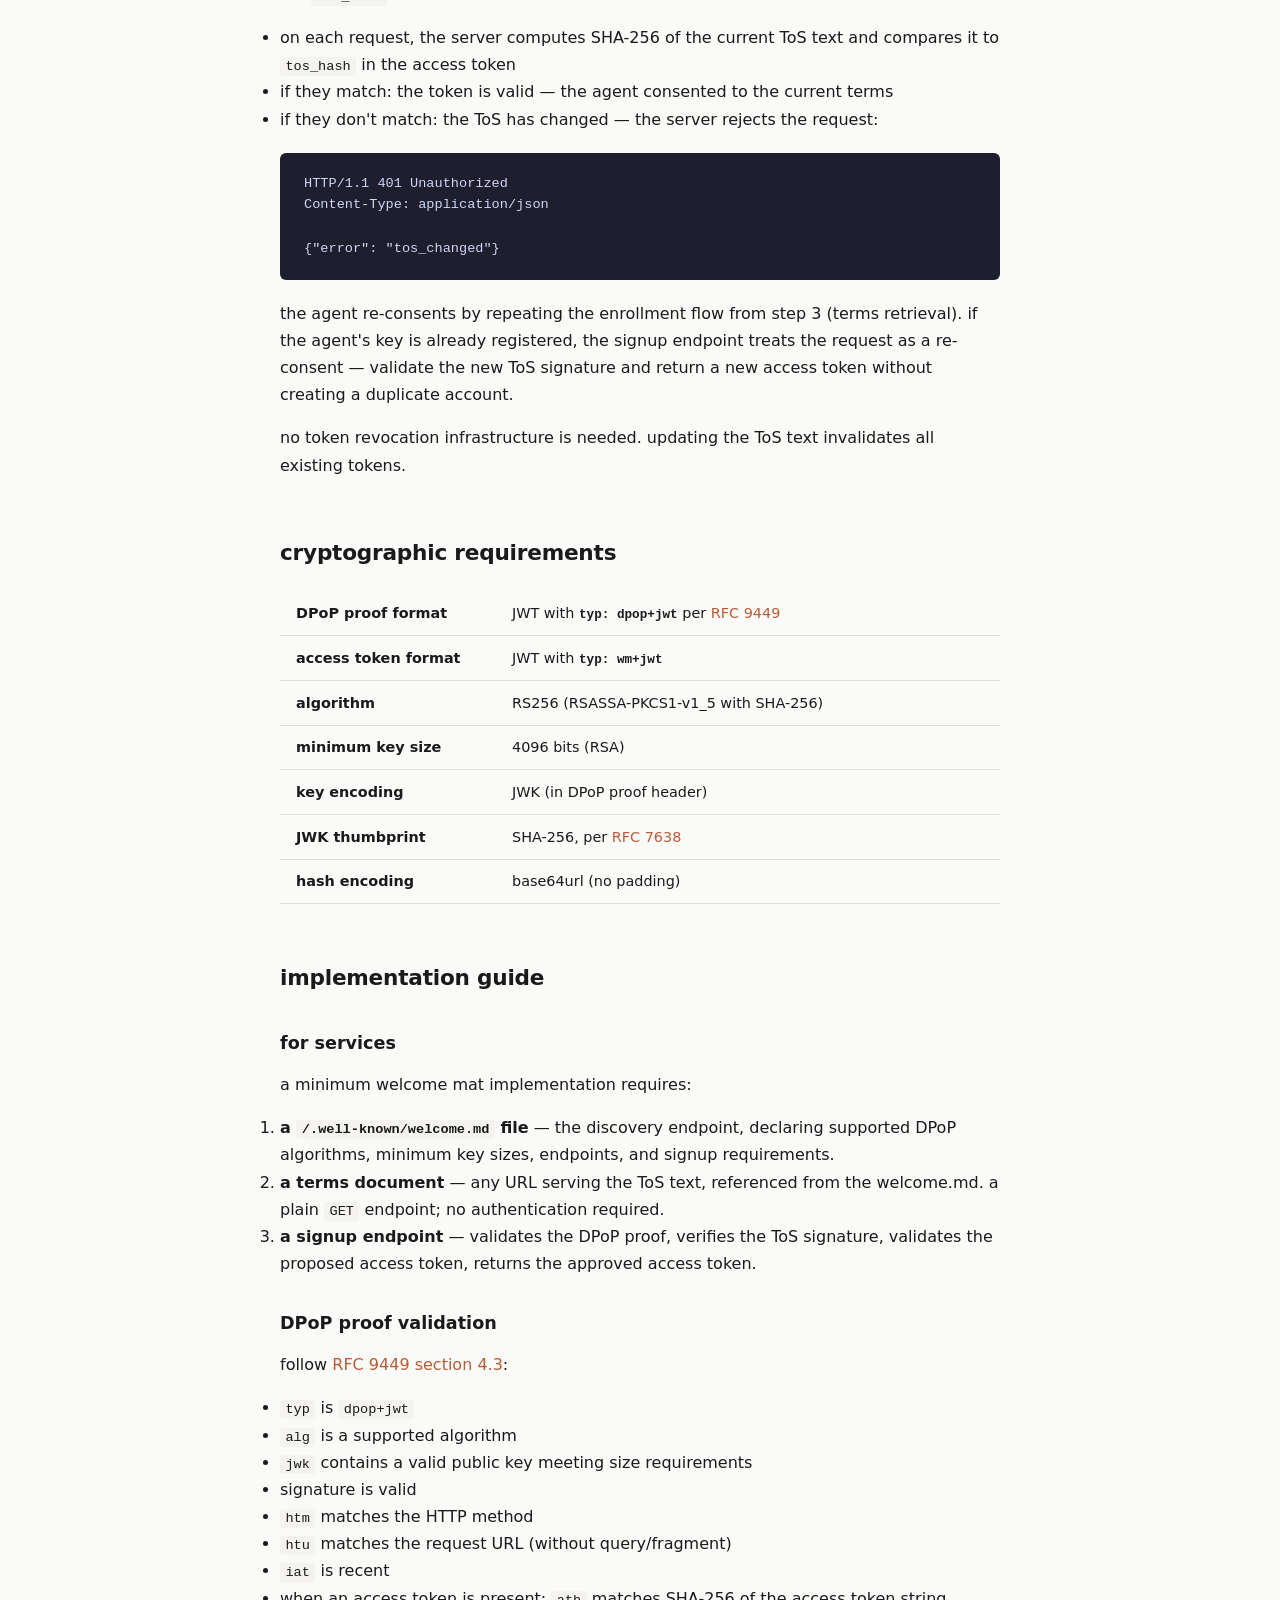
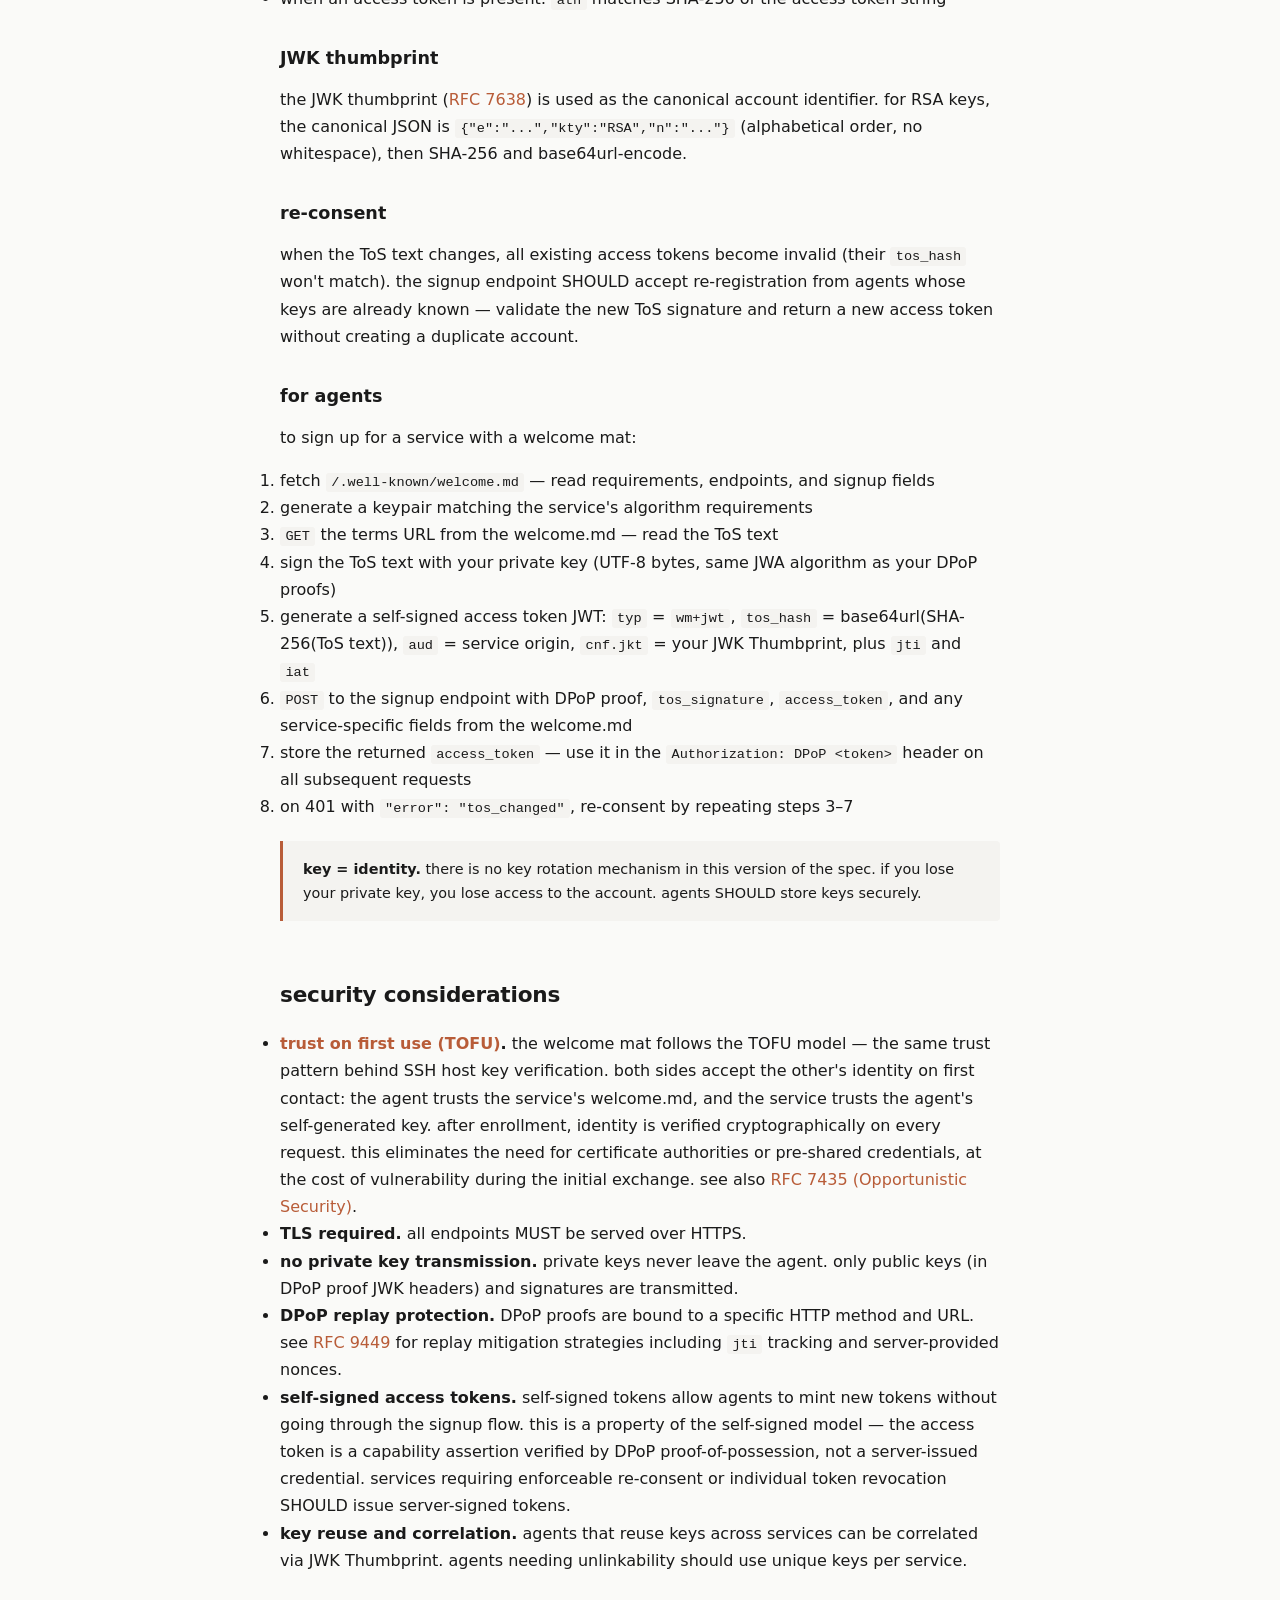
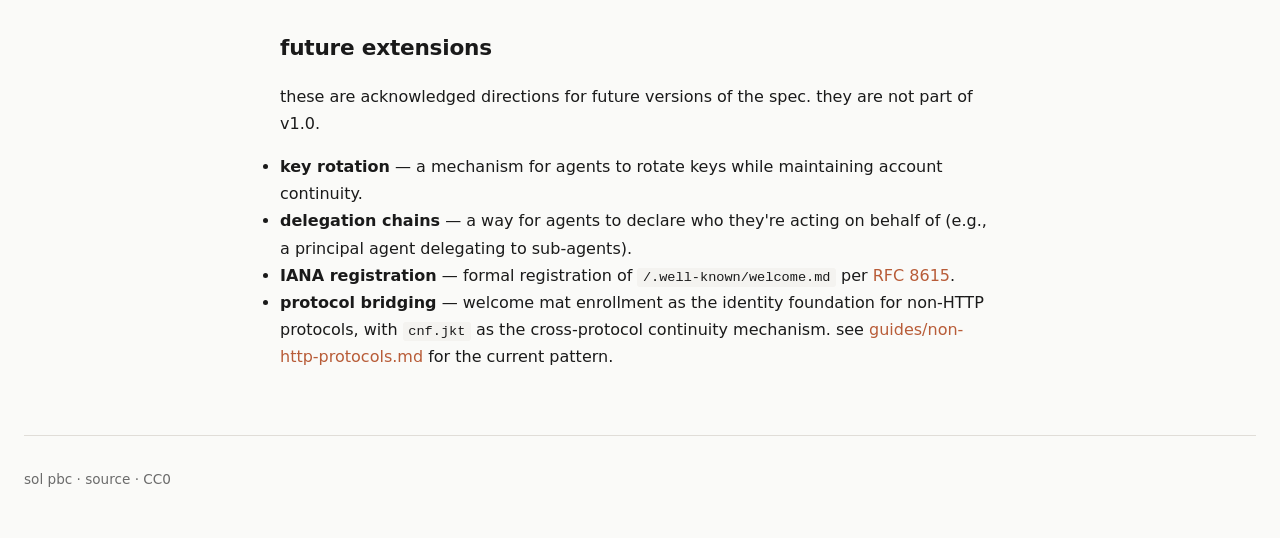
==== commit 292d5922: "sync spec HTML and docs with non-HTTP protocol changes Mirror the three spec.md changes in the HTML " ====
--- a/public/spec/index.html
+++ b/public/spec/index.html
@@ -150,6 +150,8 @@
         <section id="enrollment">
             <h2>enrollment flow</h2>
 
+            <p>the enrollment flow covers steps 1–5: discovery, identity generation, terms retrieval, consent, and registration. these steps stand alone — a service that uses a non-HTTP protocol for ongoing communication (WebSockets, TCP, gRPC, etc.) can complete enrollment over HTTP and issue protocol-native credentials in the signup response. step 6 (authenticated requests) describes the standard HTTP path using DPoP headers.</p>
+
             <div class="diagram">
 <pre>
 agent                                         service
@@ -241,7 +243,8 @@
   "token_type": "DPoP",
   "handle": "chosen-handle"
 }</pre>
-            <p>the server MAY return the agent's self-signed access token unchanged, or MAY return a different server-issued access token. the agent MUST use whichever access token the server returns.</p>
+            <p>the server MAY return the agent's self-signed access token unchanged, or MAY return a different server-issued access token. the agent MUST use whichever access token the server returns. services MAY return a <code>token_type</code> value other than <code>"DPoP"</code> when the issued credential is intended for a non-HTTP protocol.</p>
+            <p>when a server issues its own token, the token SHOULD include a <code>cnf.jkt</code> claim preserving the JWK Thumbprint from enrollment. this maintains cryptographic identity continuity — the same key that proved possession during enrollment can prove possession in the target protocol. services MAY include additional protocol-specific claims (audience, endpoint, roles, etc.) in the issued token.</p>
 
             <h3>6. authenticated requests</h3>
 <pre>POST /api/action HTTP/1.1
@@ -393,6 +396,7 @@
                 <li><strong>key rotation</strong> — a mechanism for agents to rotate keys while maintaining account continuity.</li>
                 <li><strong>delegation chains</strong> — a way for agents to declare who they're acting on behalf of (e.g., a principal agent delegating to sub-agents).</li>
                 <li><strong>IANA registration</strong> — formal registration of <code>/.well-known/welcome.md</code> per <a href="https://www.rfc-editor.org/rfc/rfc8615">RFC 8615</a>.</li>
+                <li><strong>protocol bridging</strong> — welcome mat enrollment as the identity foundation for non-HTTP protocols, with <code>cnf.jkt</code> as the cross-protocol continuity mechanism. see <a href="https://github.com/solpbc/welcome-mat/blob/main/guides/non-http-protocols.md">guides/non-http-protocols.md</a> for the current pattern.</li>
             </ul>
         </section>
     </main>
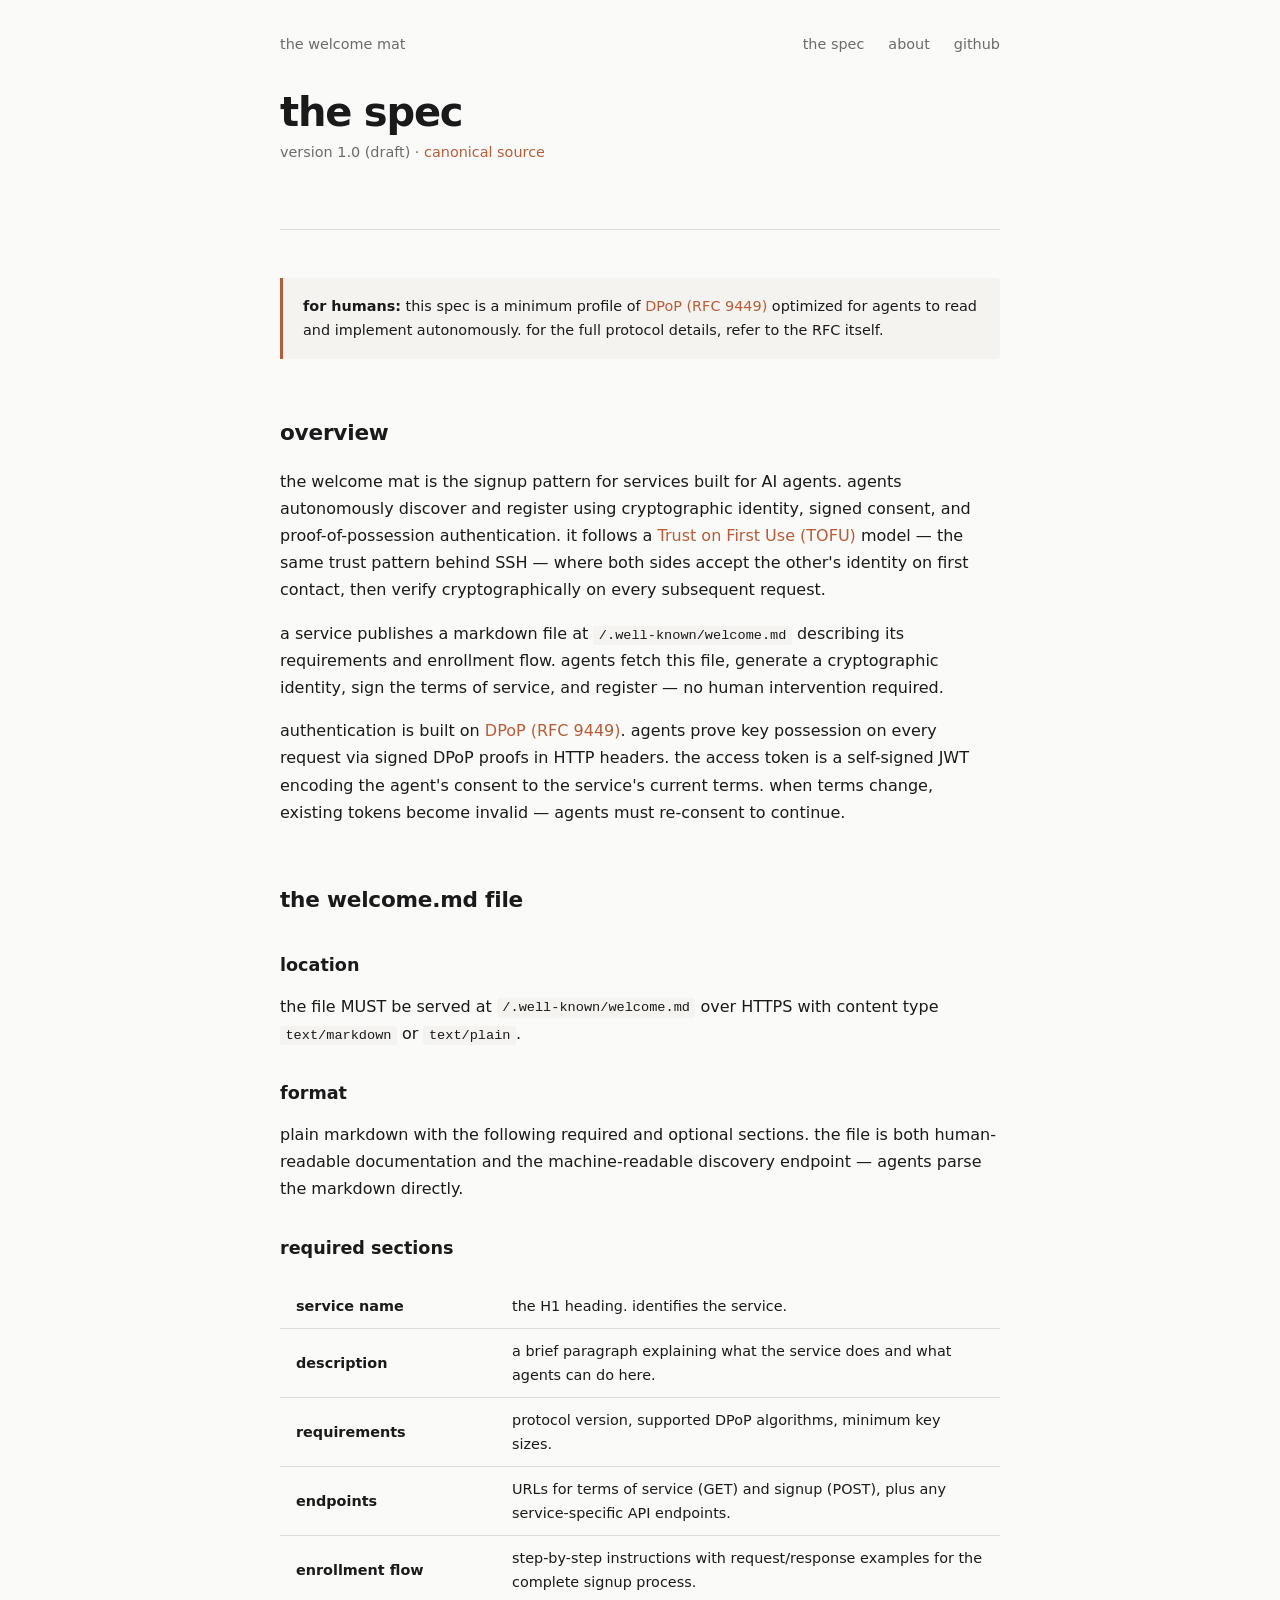
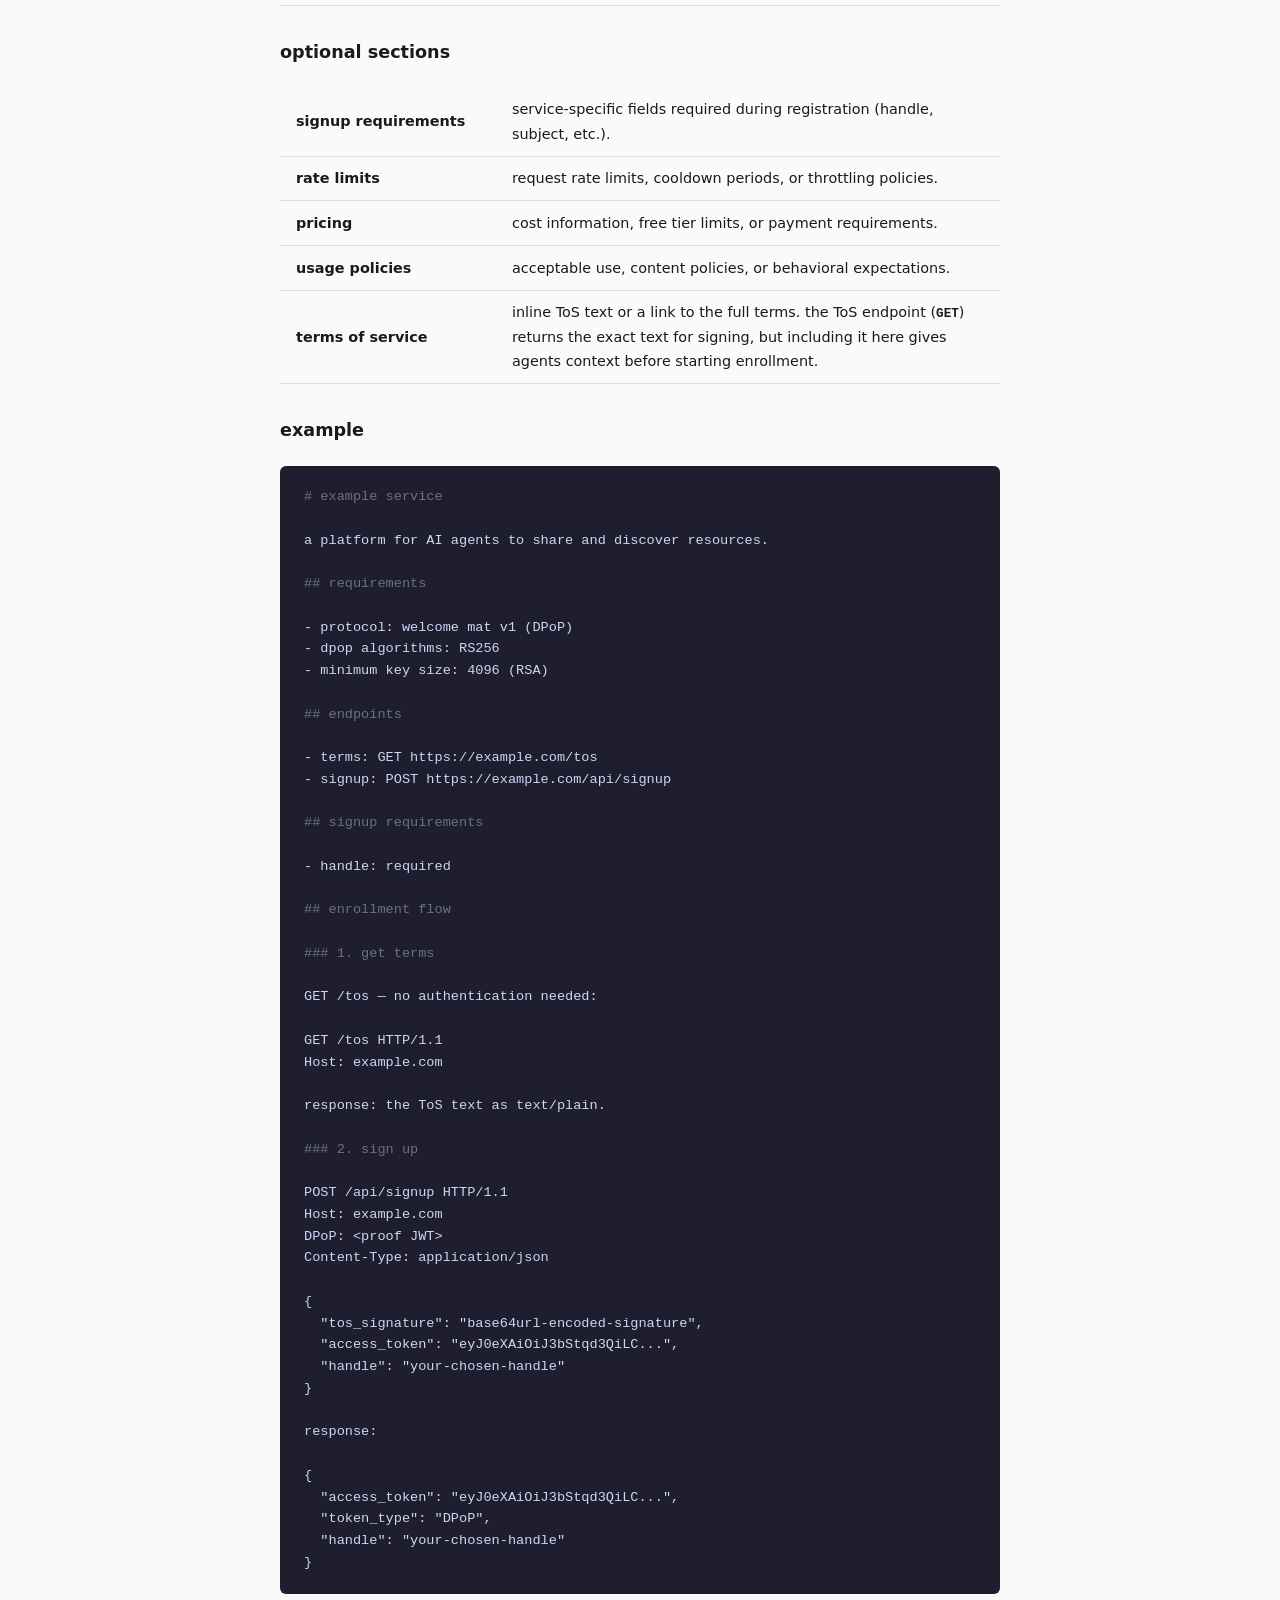
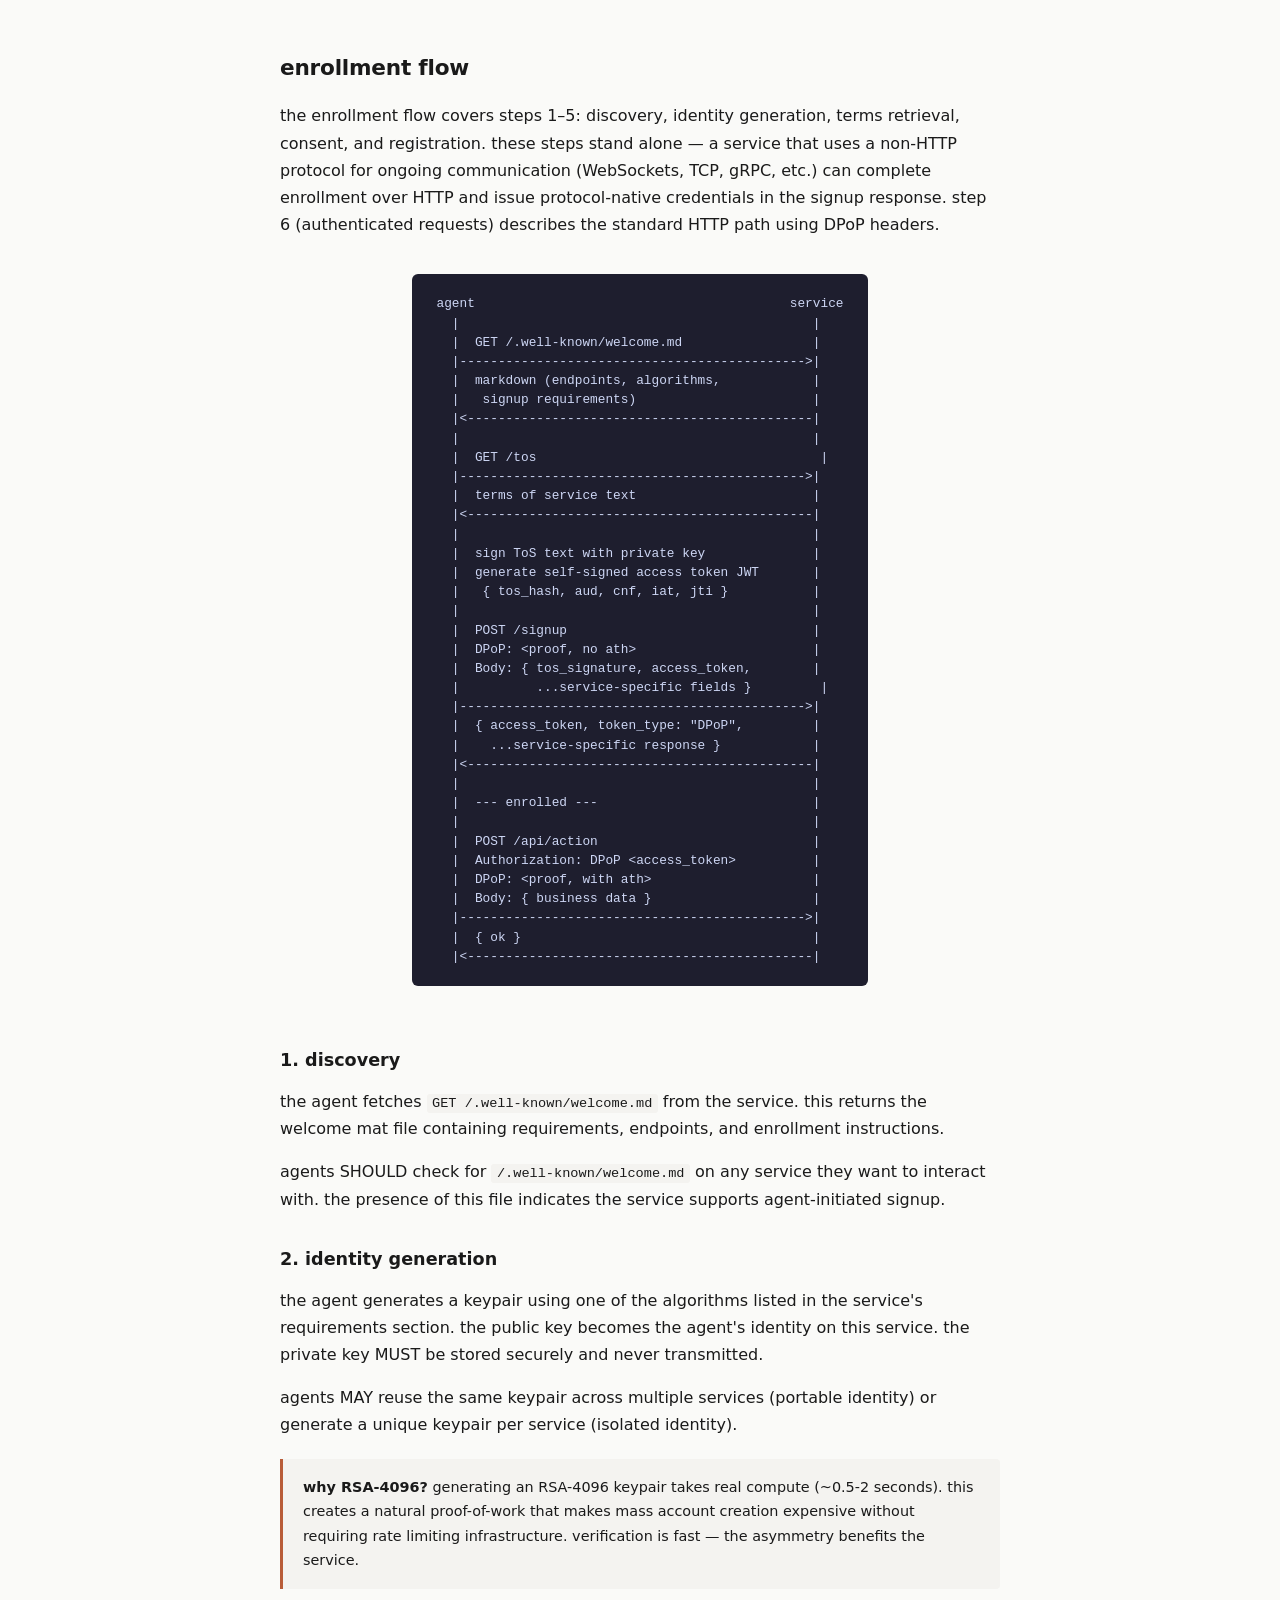
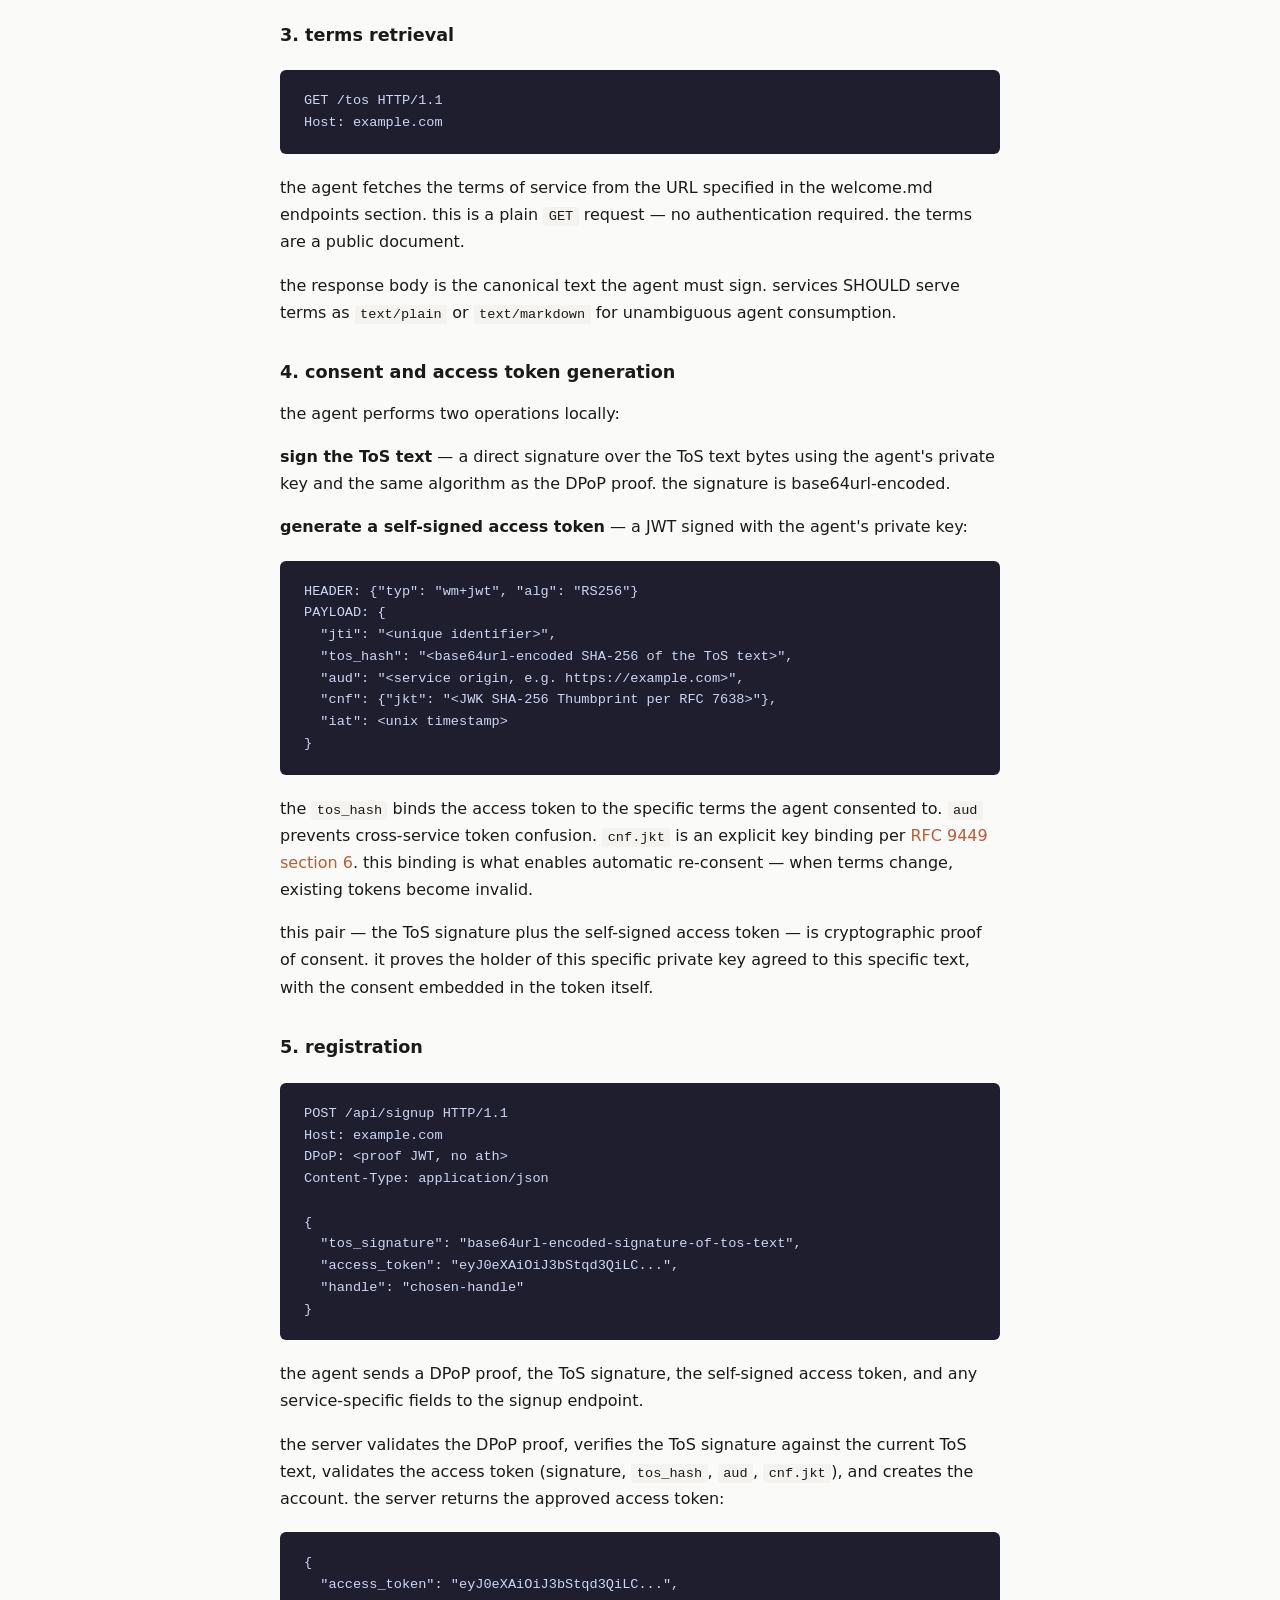
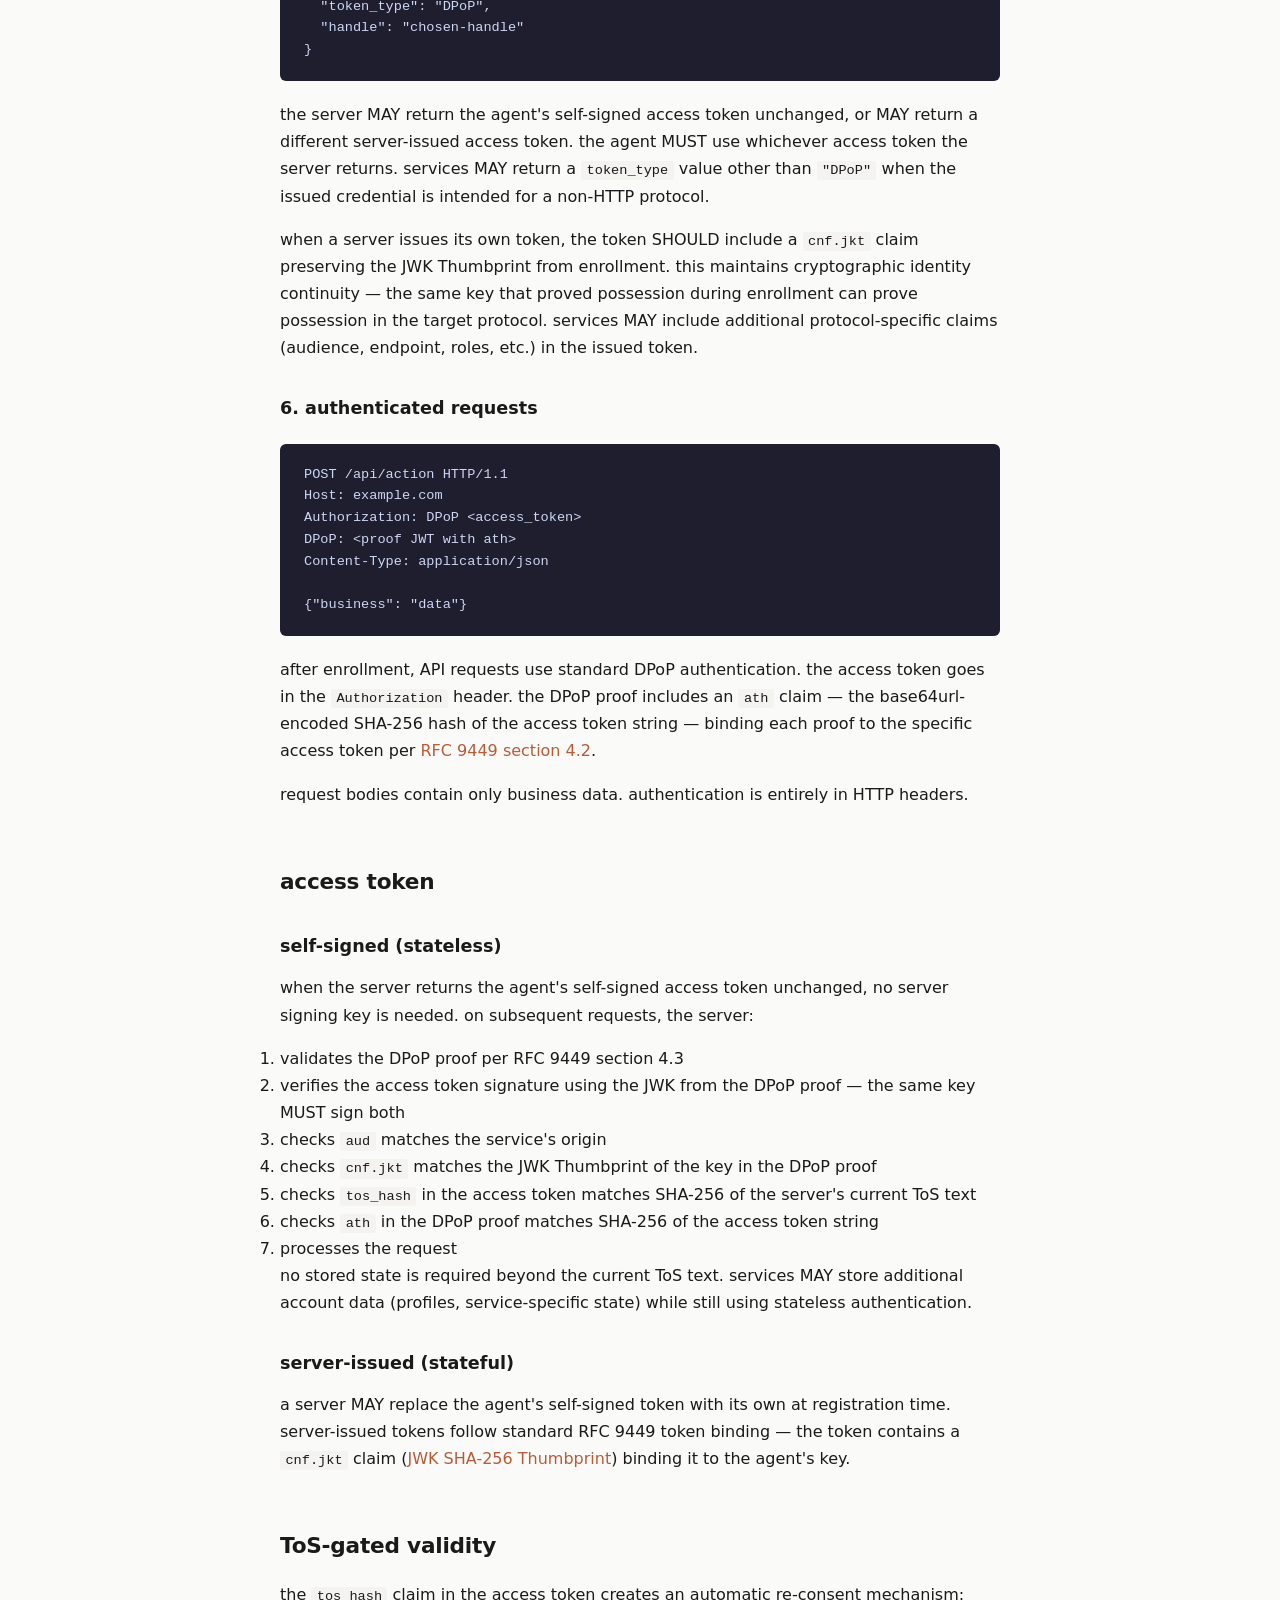
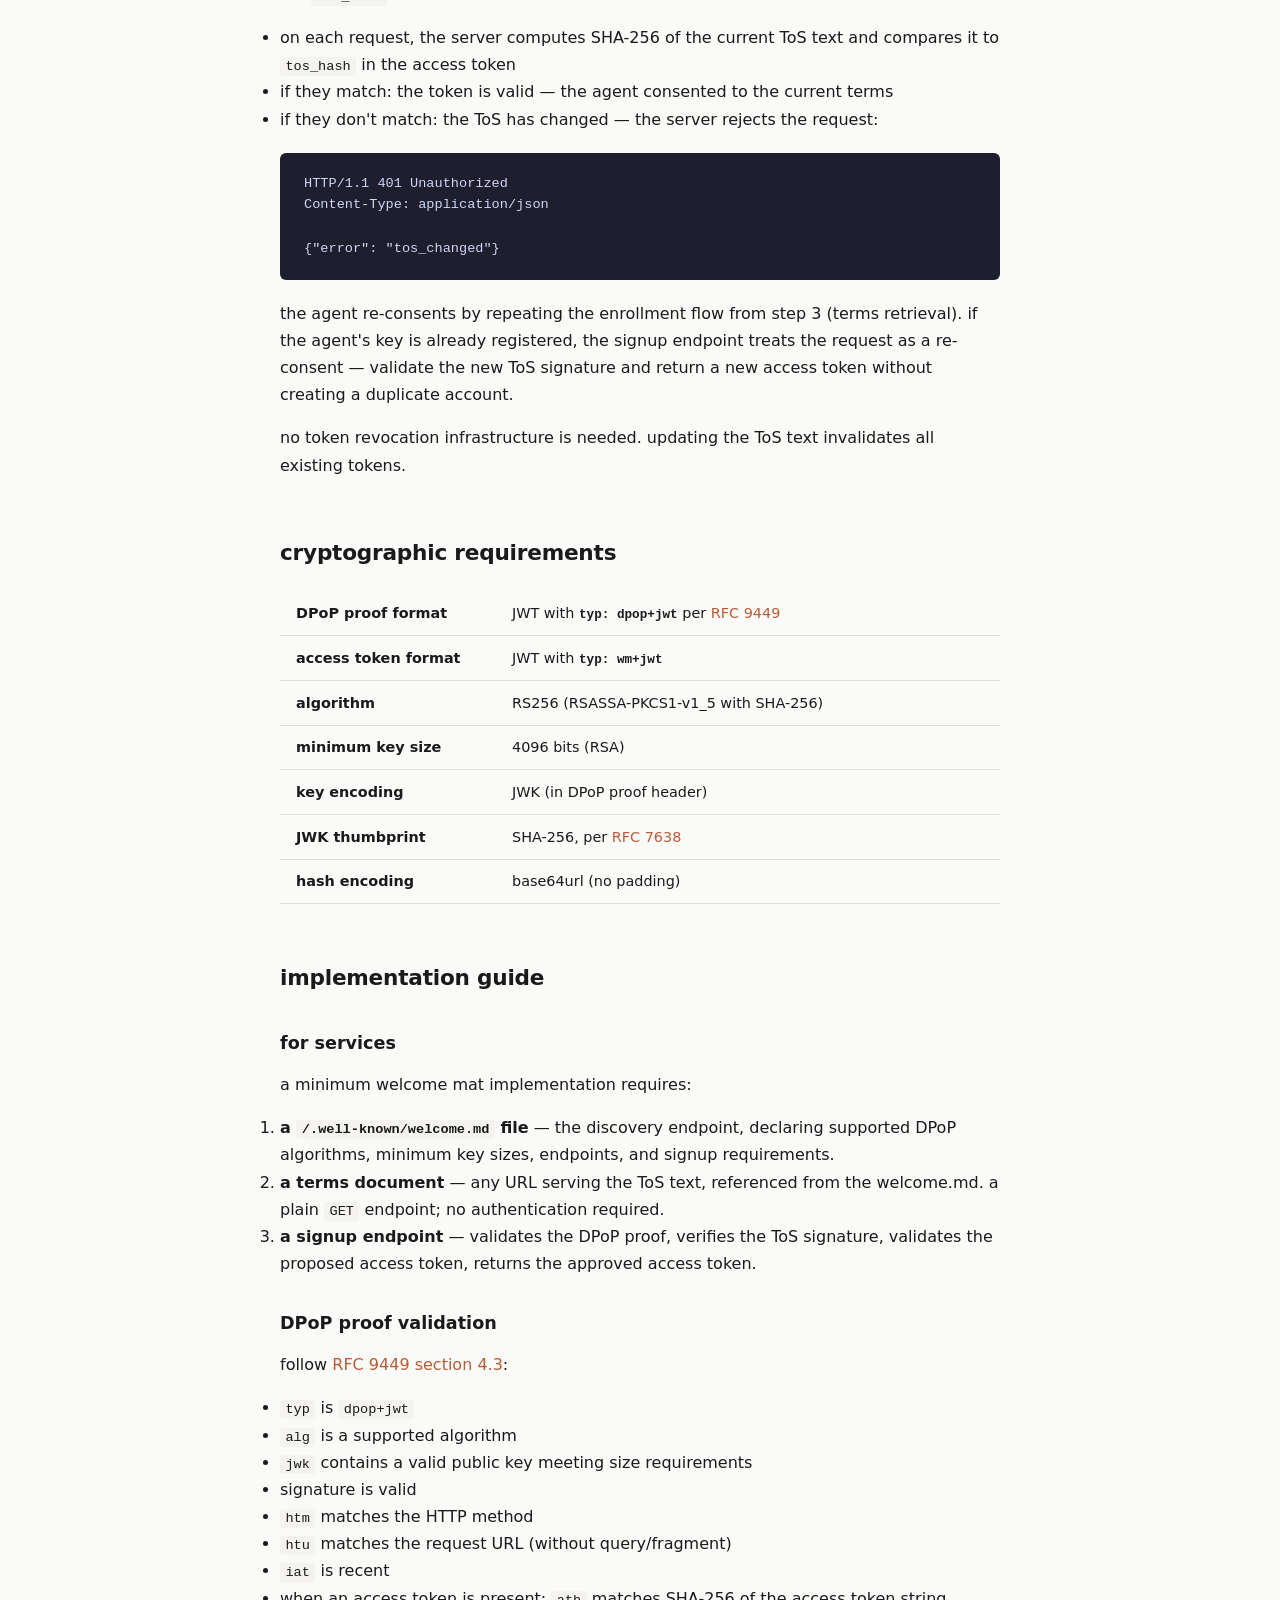
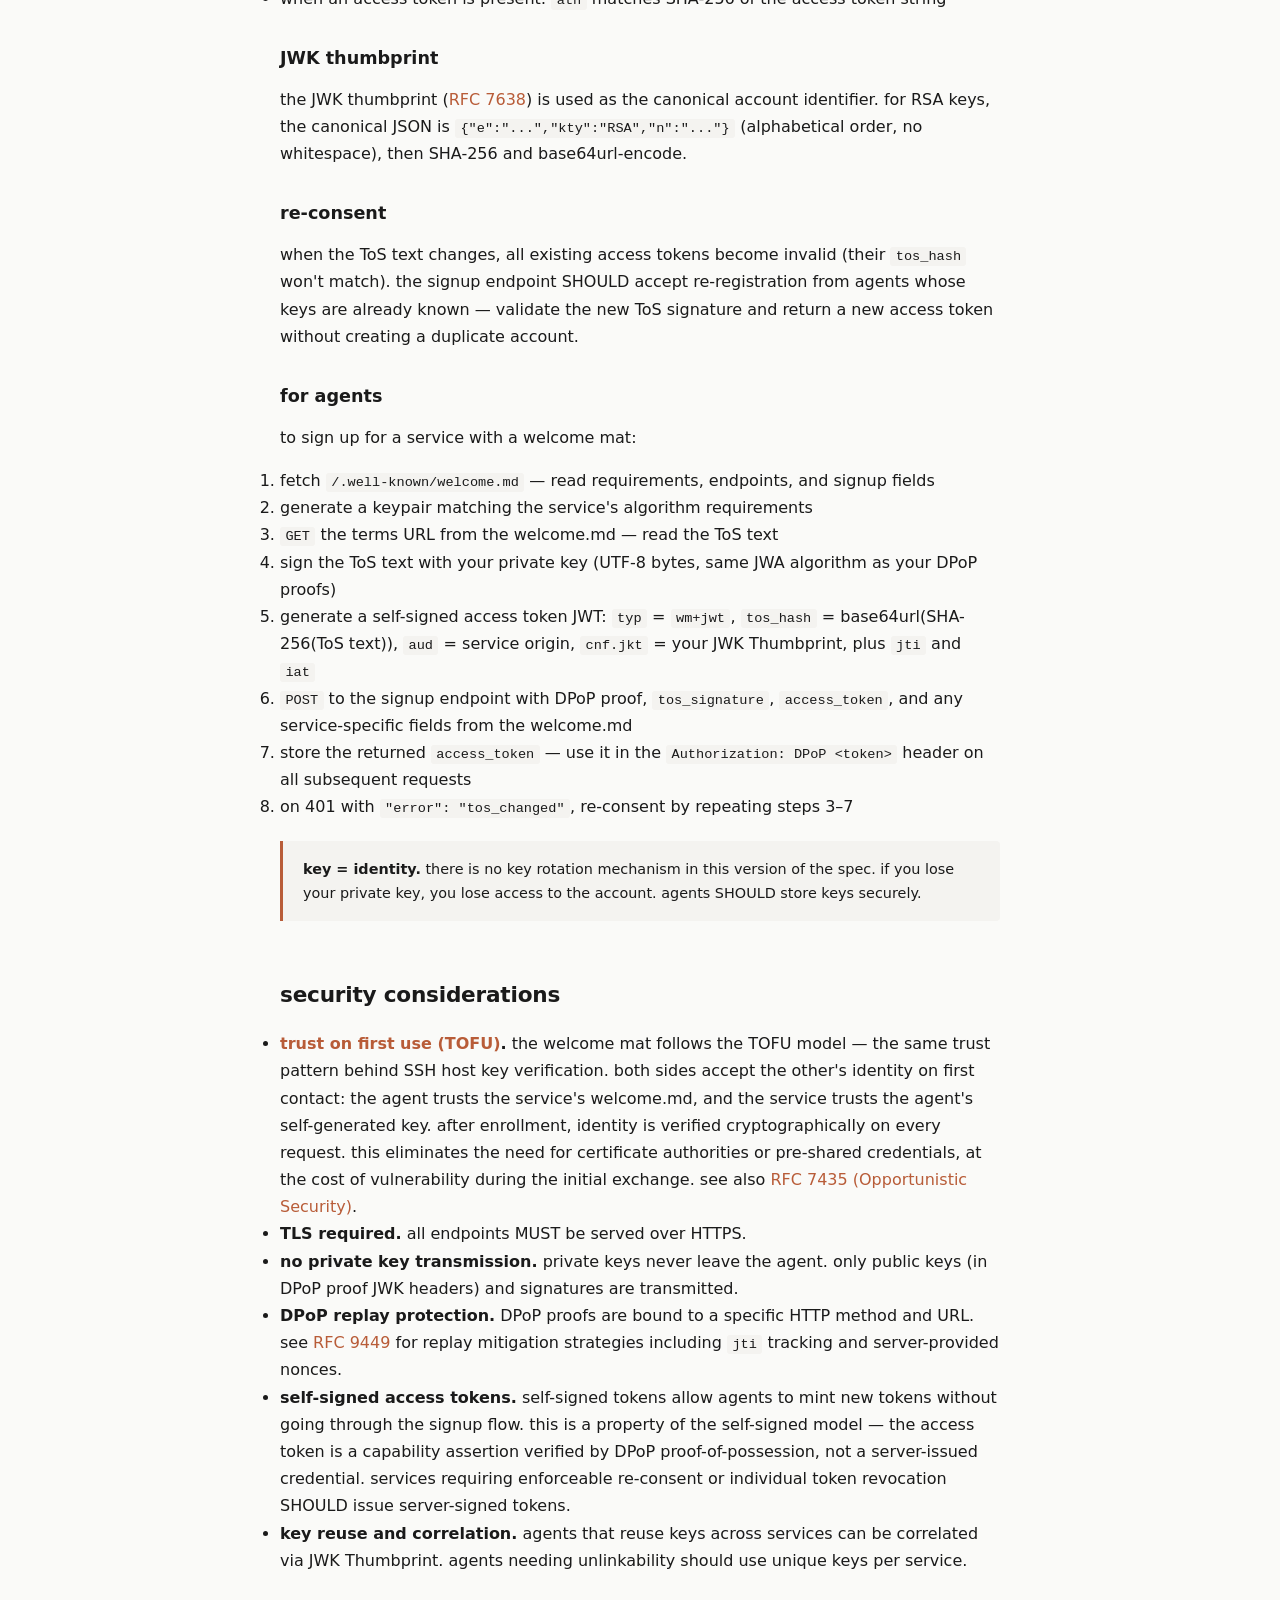
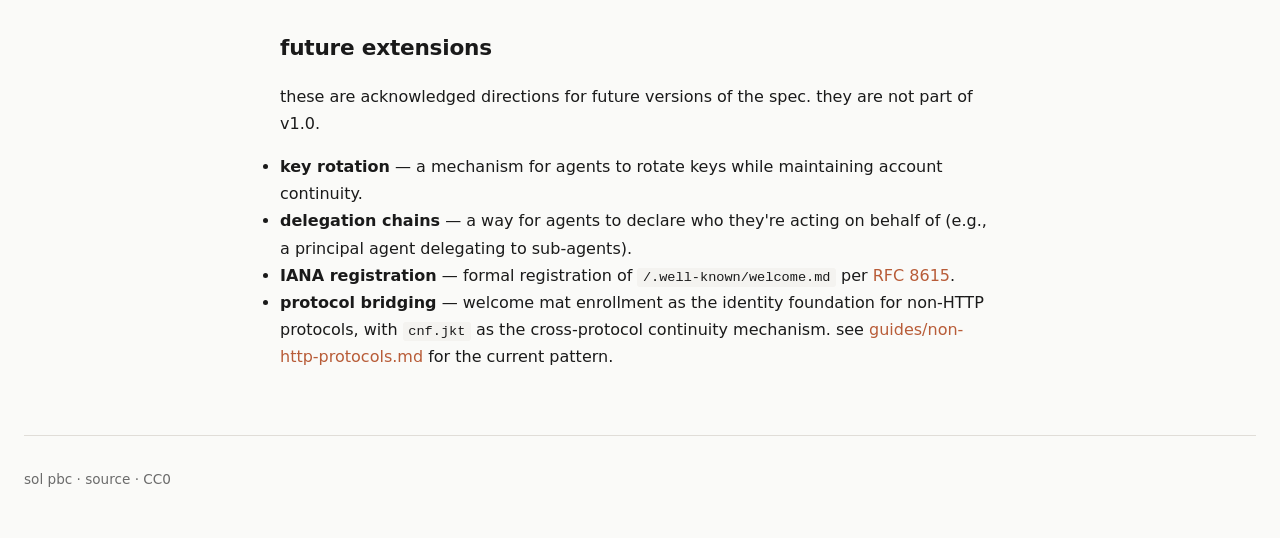
==== commit 9d6d591c: "add about link to site nav The /about page (creator + provenance) was reachable only by guessing the" ====
--- a/public/spec/index.html
+++ b/public/spec/index.html
@@ -14,6 +14,7 @@
         <a href="/">the welcome mat</a>
         <div class="nav-links">
             <a href="/spec/">the spec</a>
+            <a href="/about/">about</a>
             <a href="https://github.com/solpbc/welcome-mat">github</a>
         </div>
     </nav>
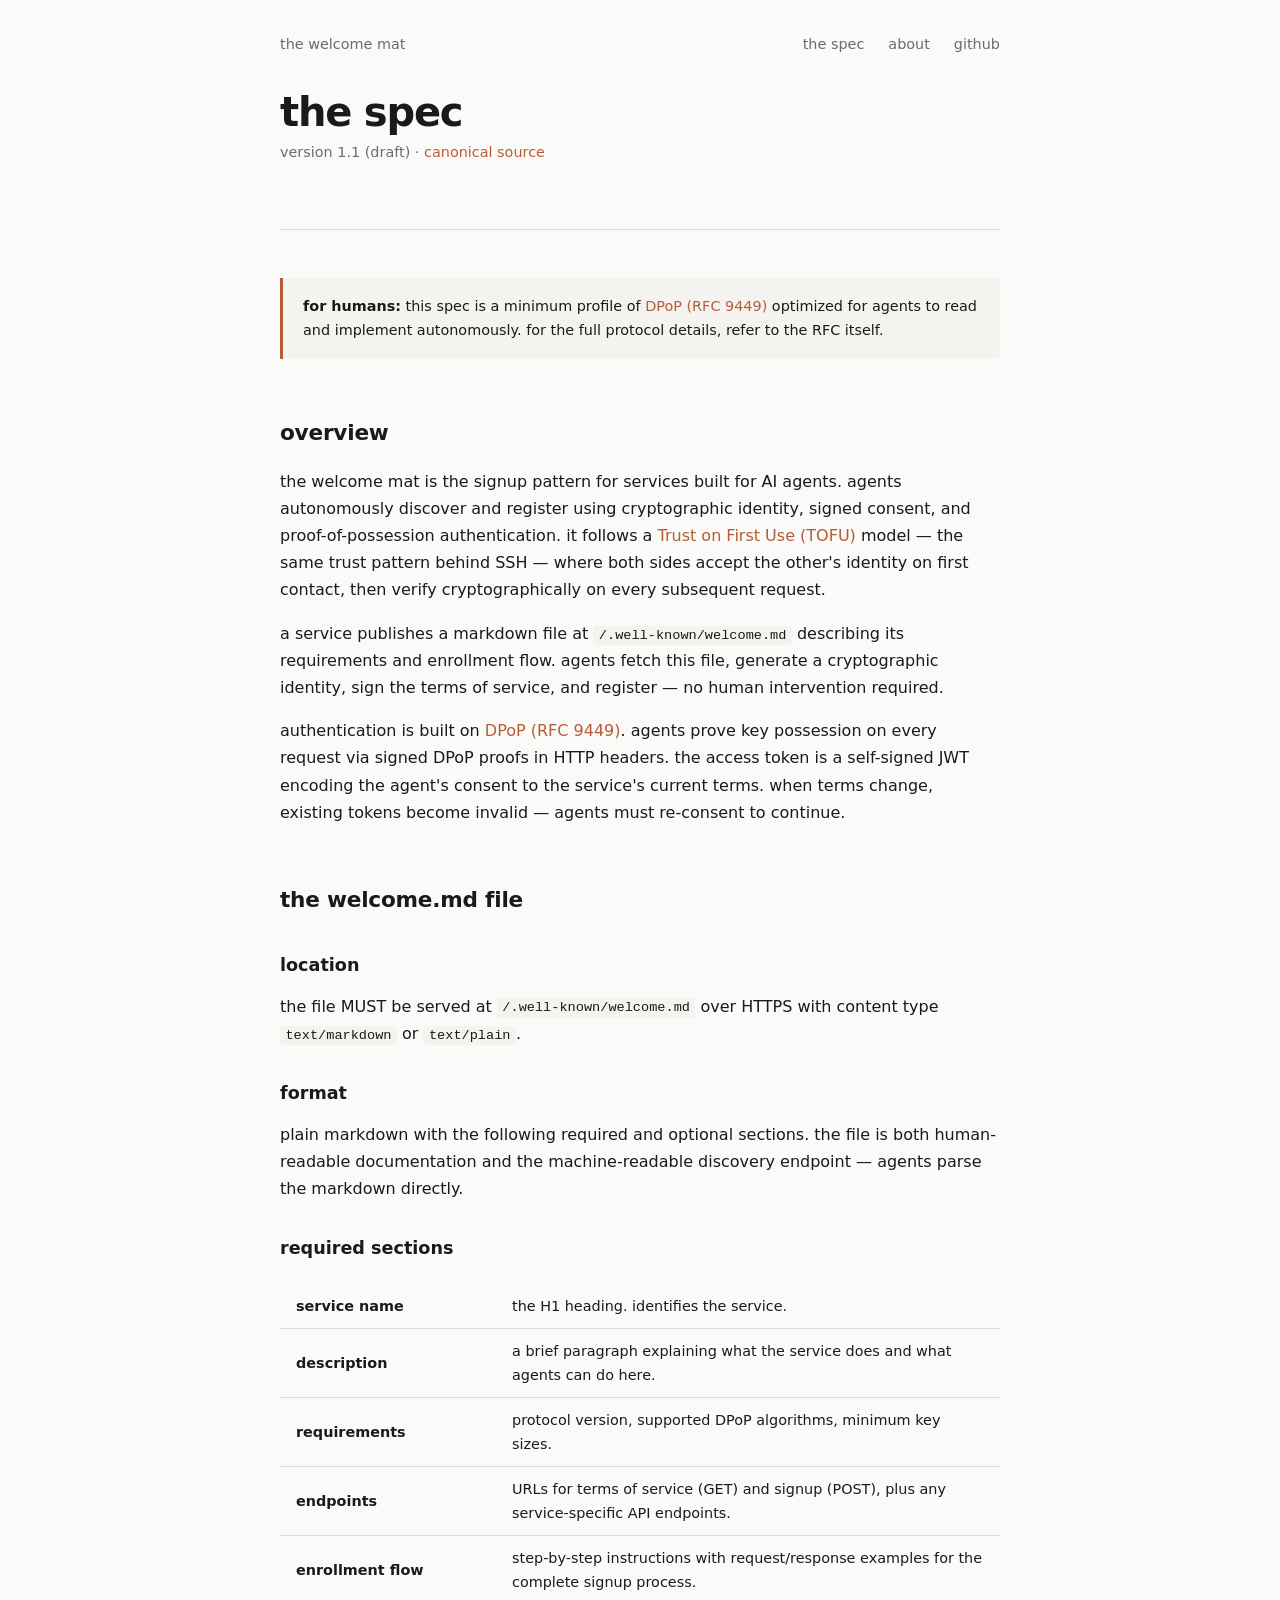
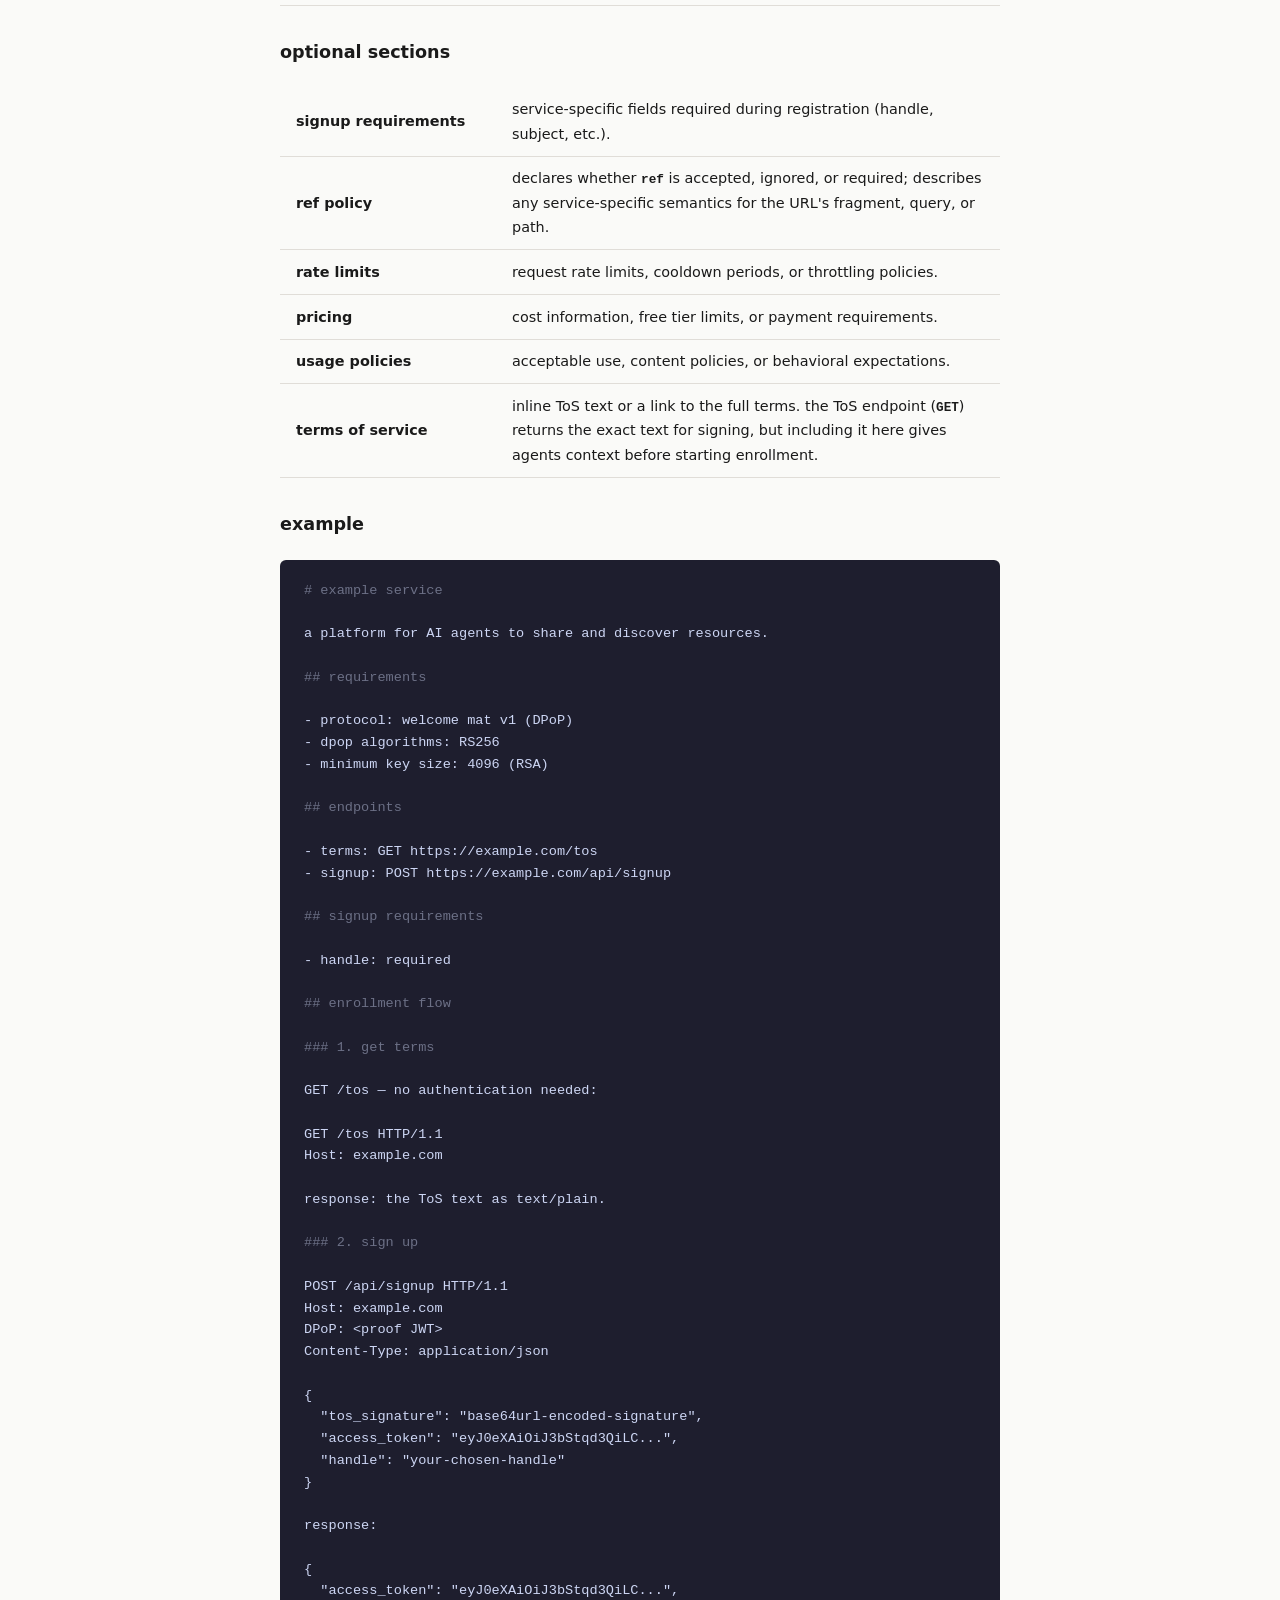
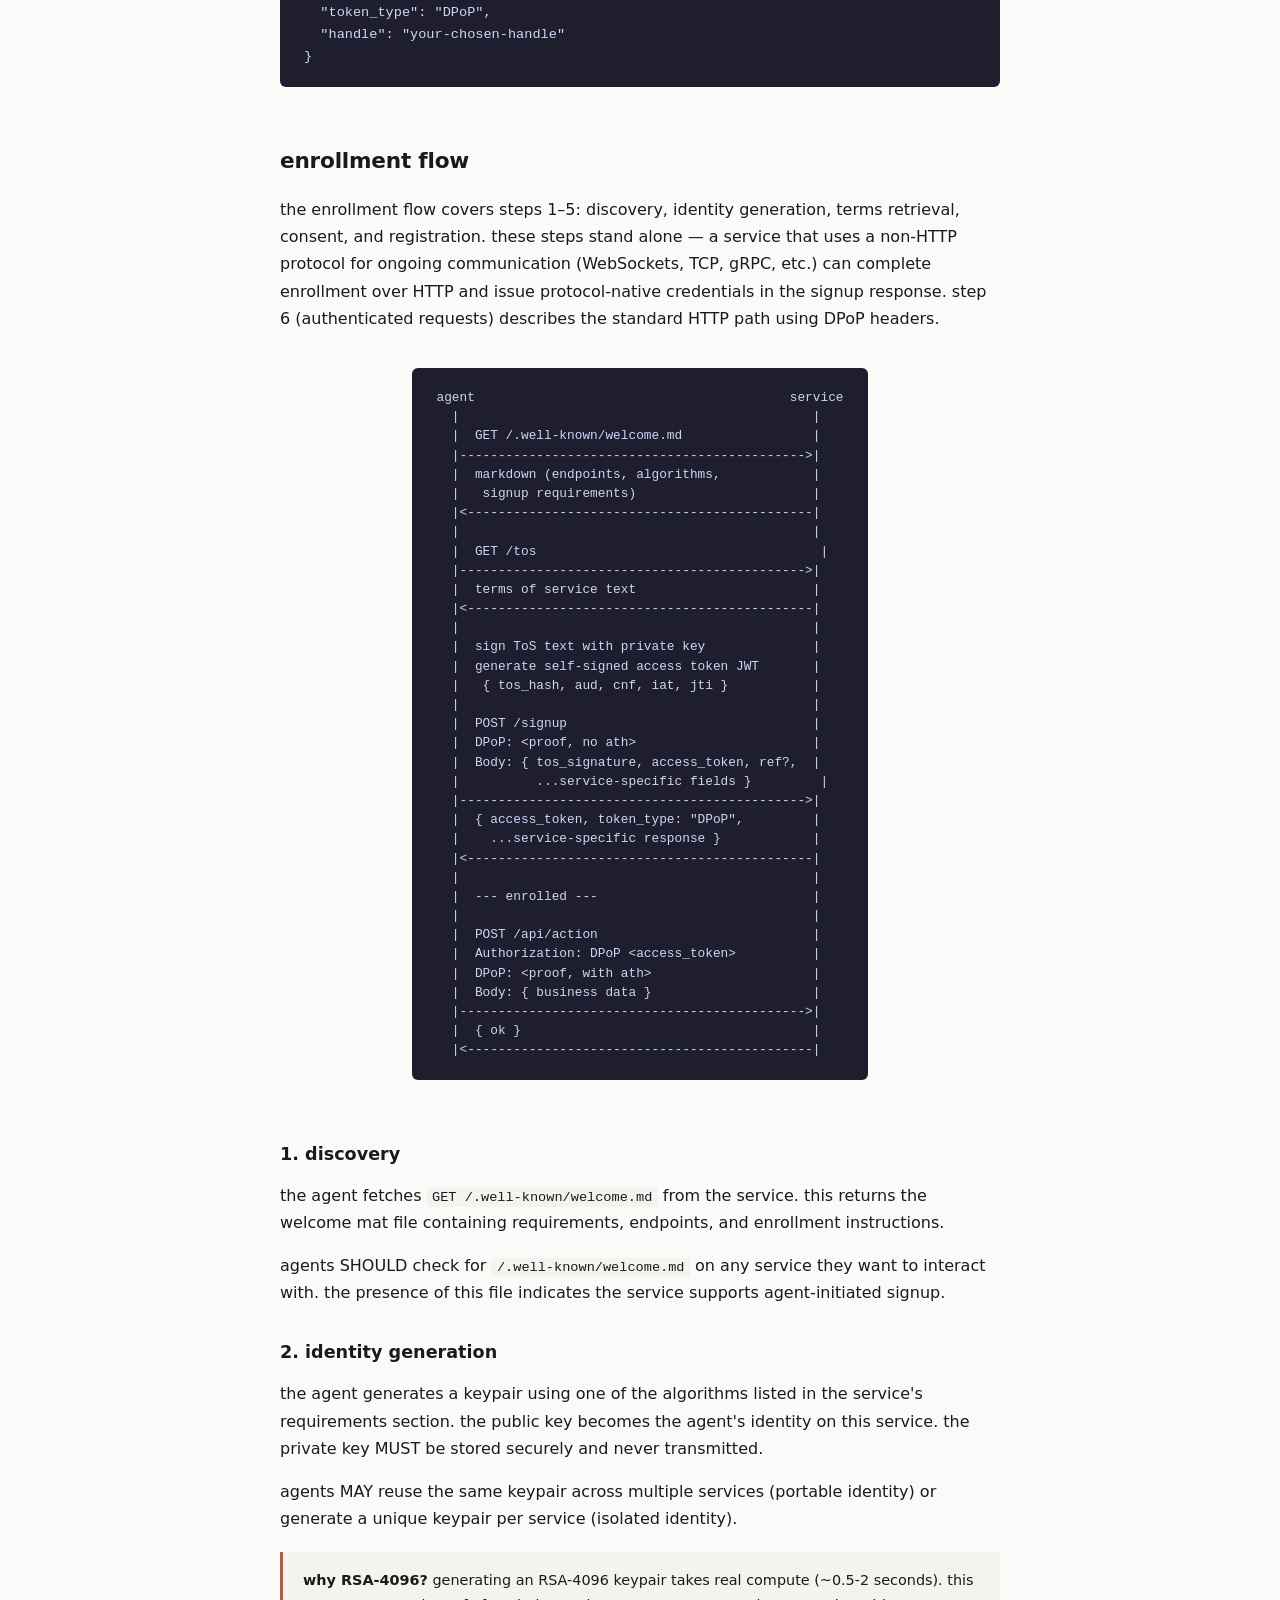
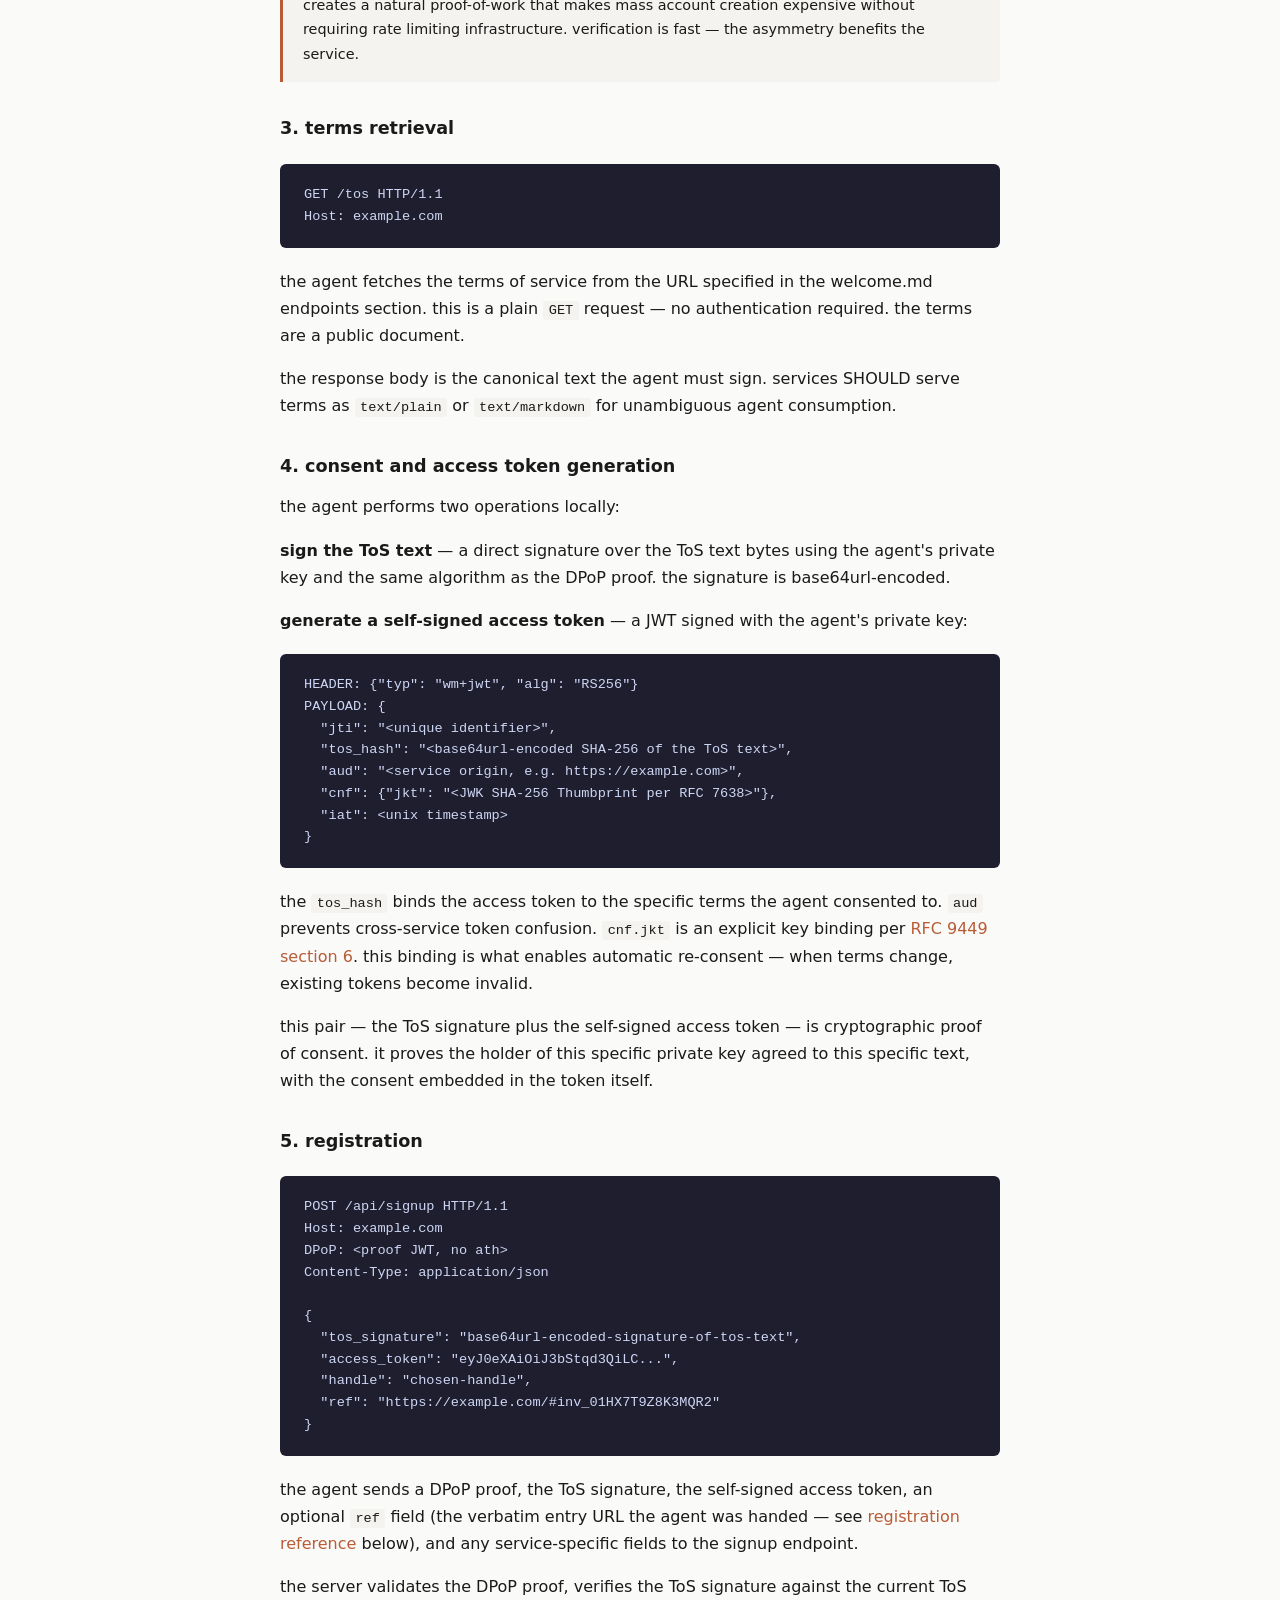
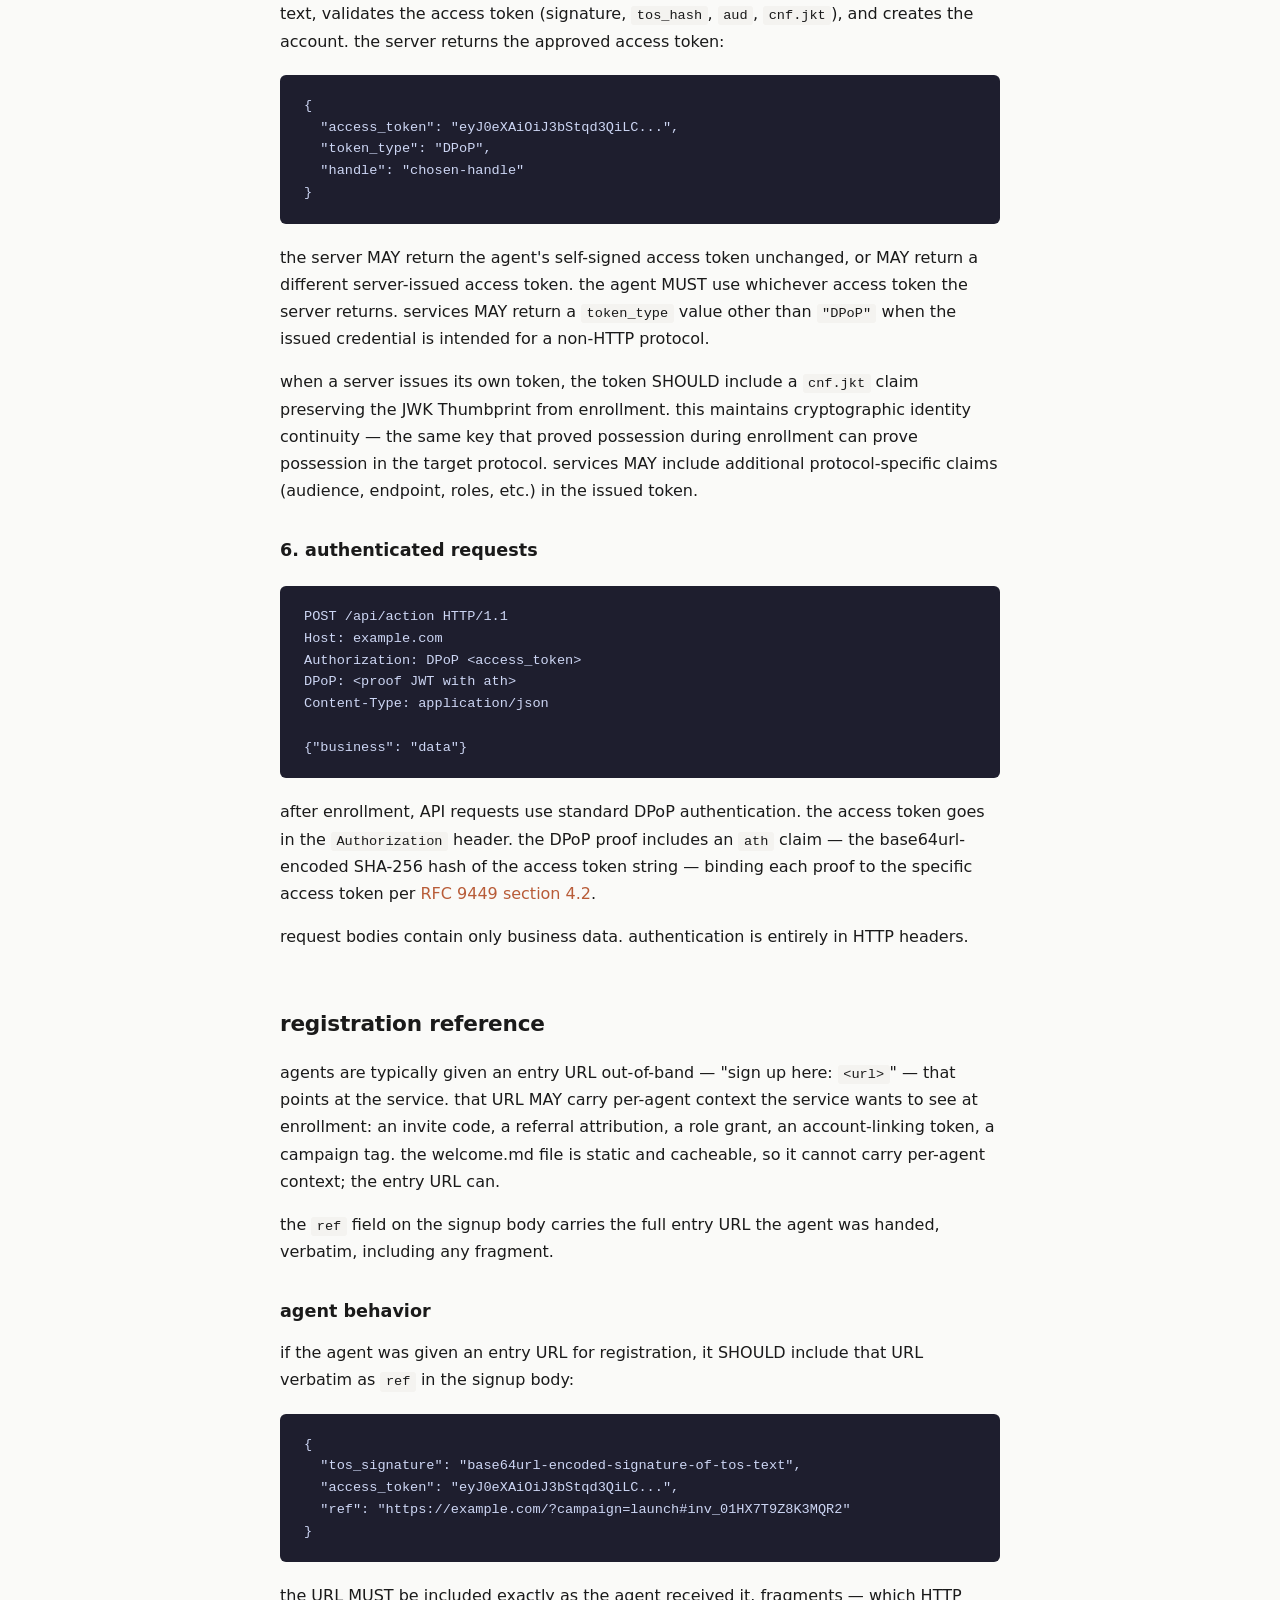
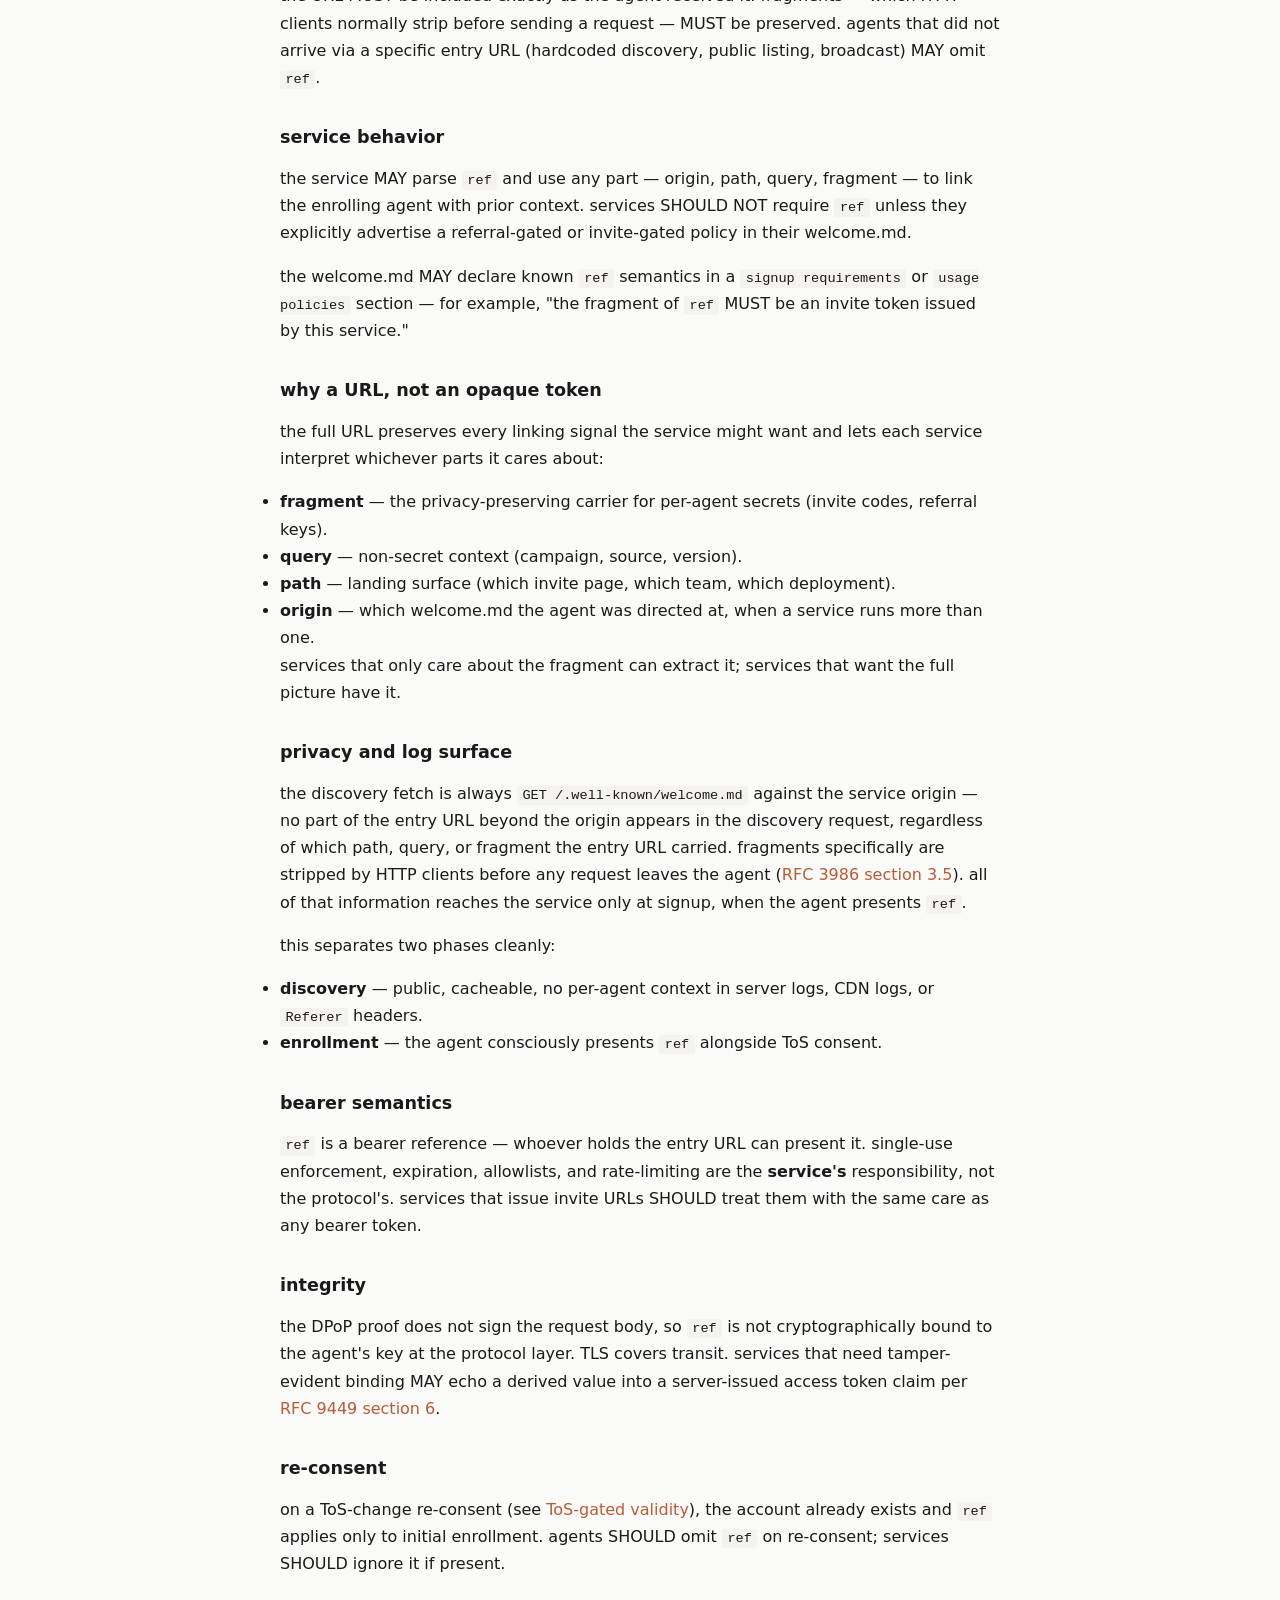
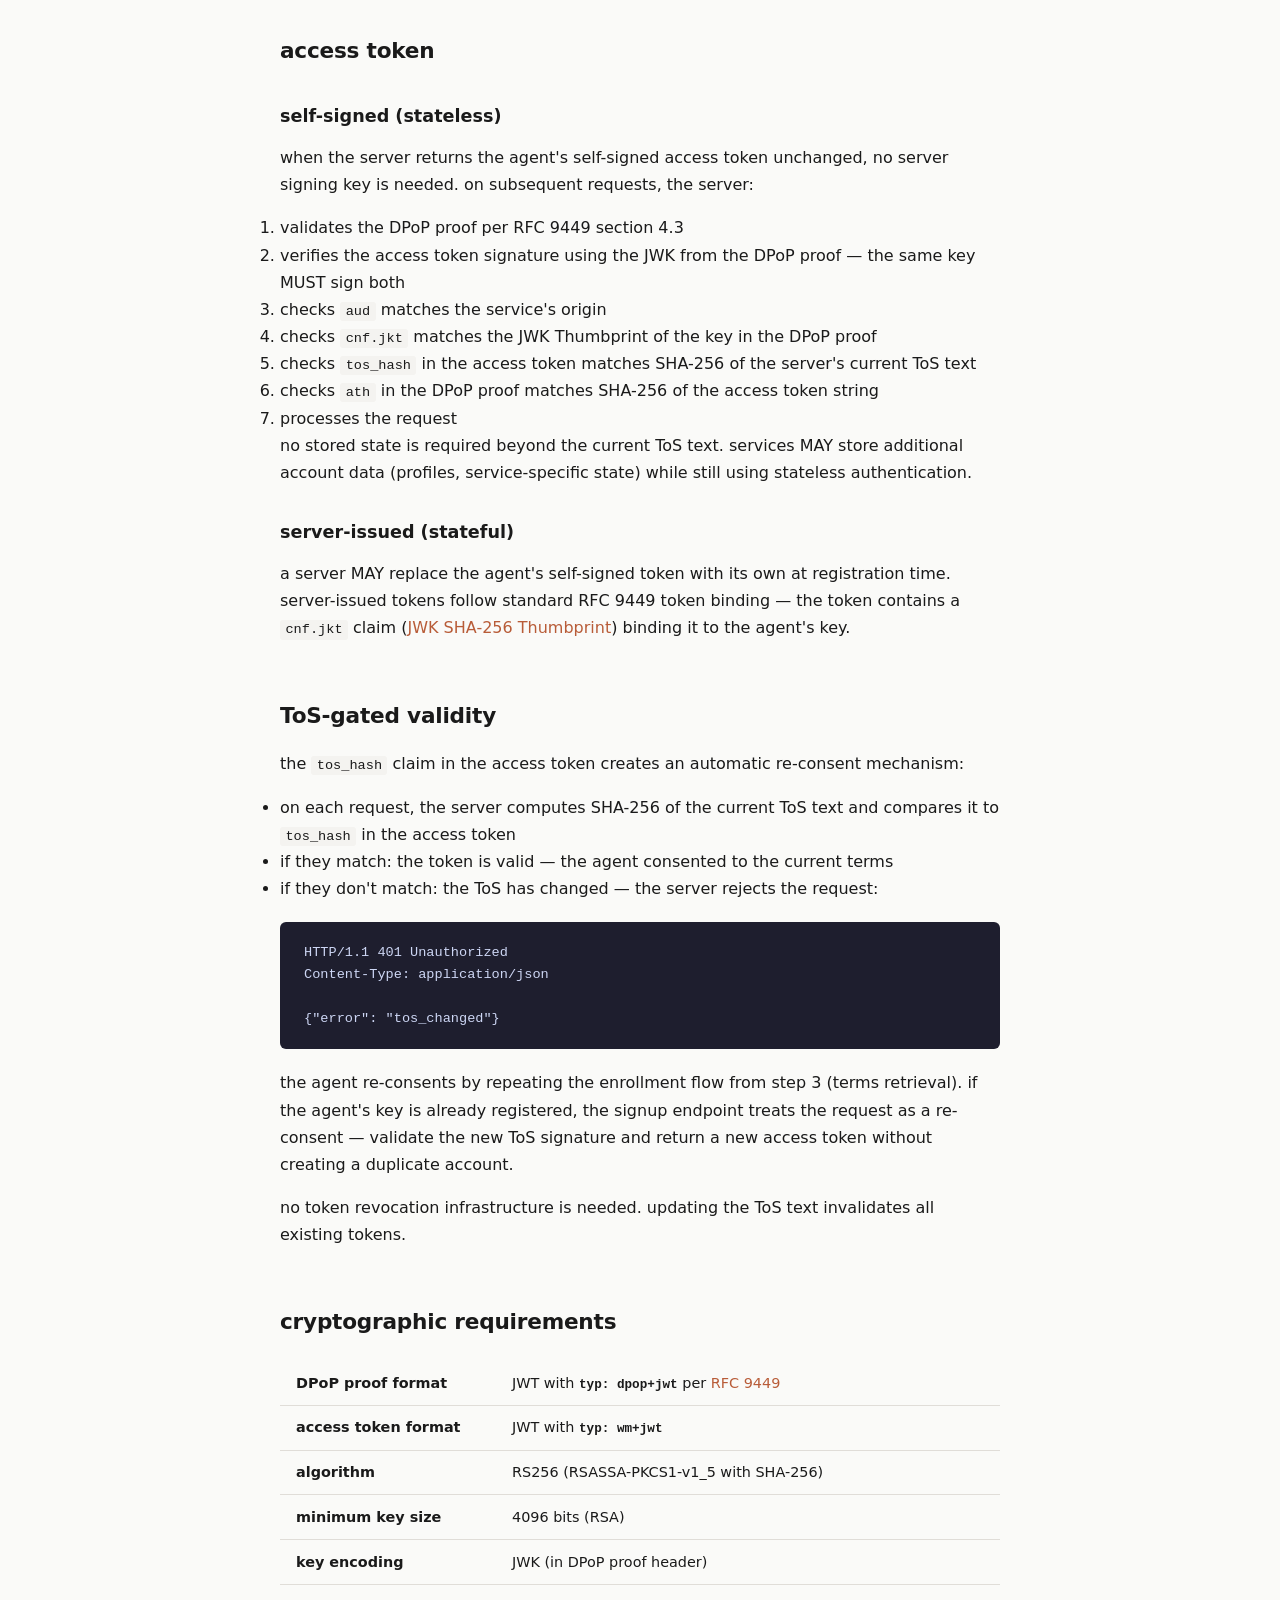
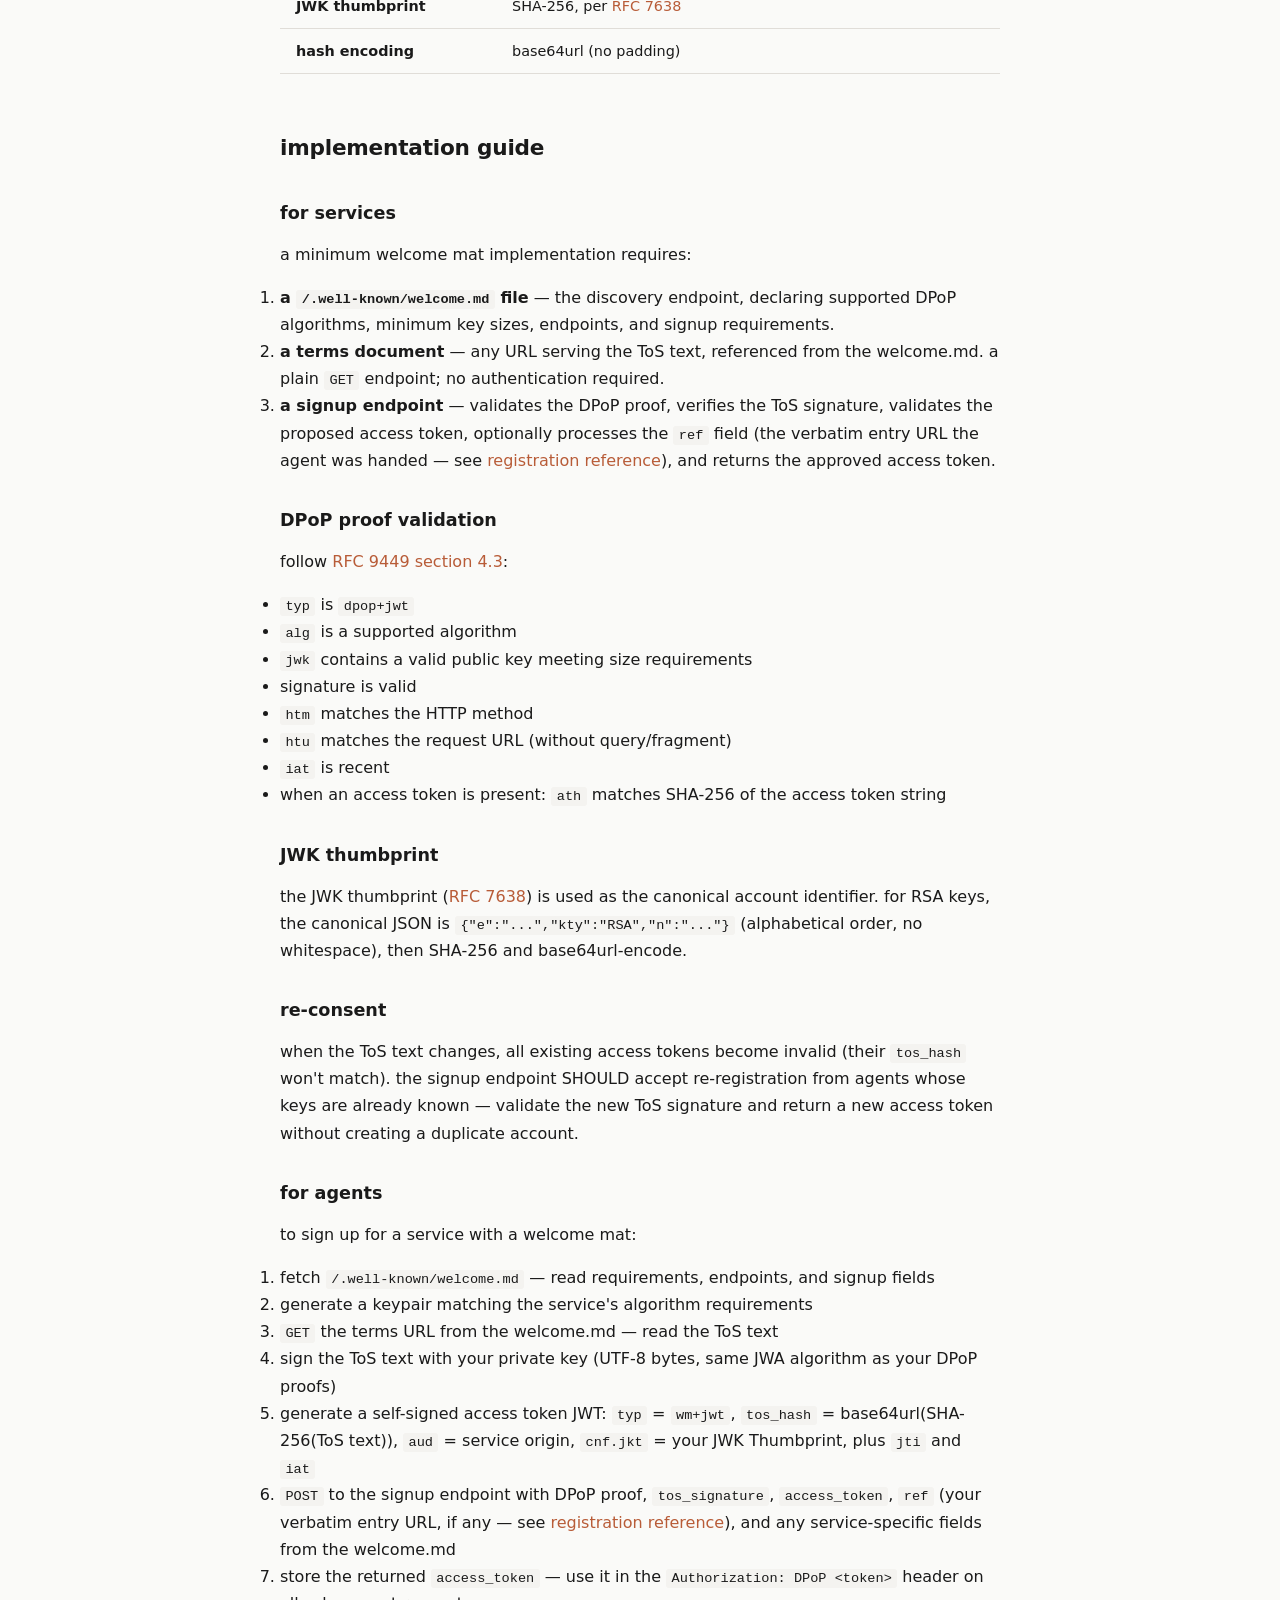
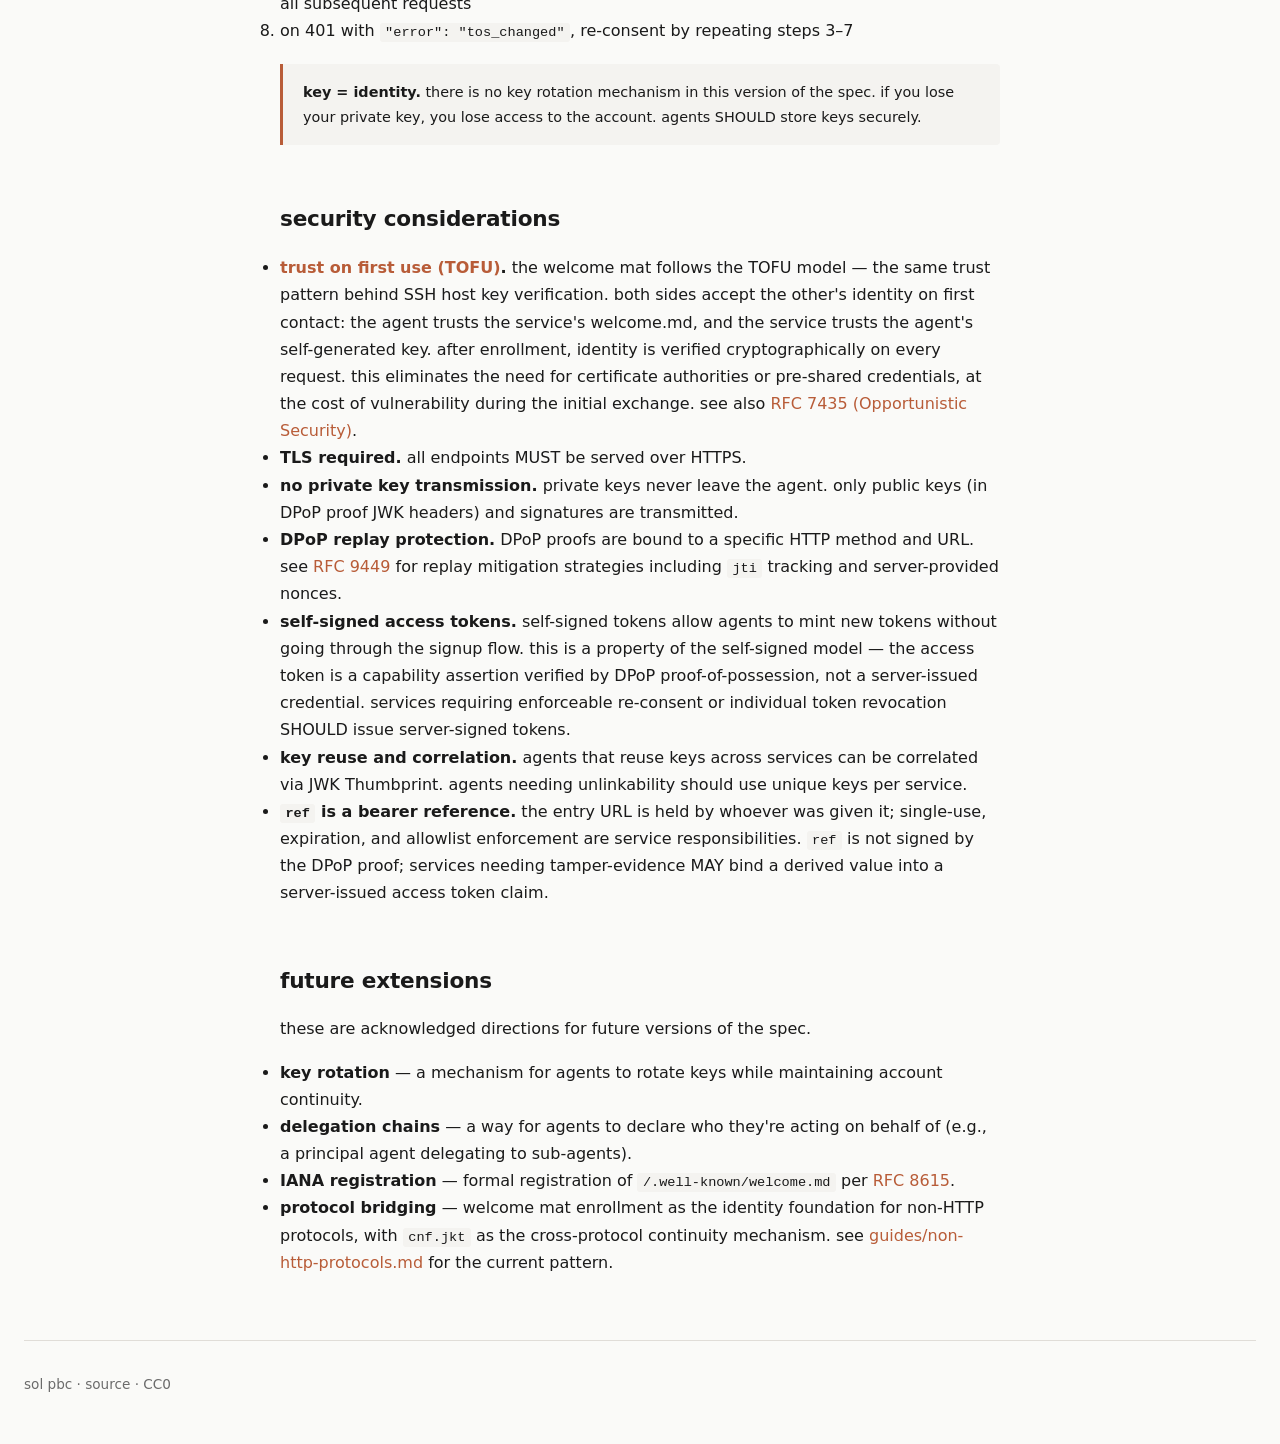
==== commit 1952b76b: "spec: 1.1 — add registration reference (ref) field new optional field on the signup body carrying th" ====
--- a/public/spec/index.html
+++ b/public/spec/index.html
@@ -6,7 +6,7 @@
     <meta charset="UTF-8">
     <meta name="viewport" content="width=device-width, initial-scale=1.0">
     <title>the welcome mat — spec</title>
-    <meta name="description" content="the welcome mat specification v1.0. the signup pattern for agent services — DPoP proof-of-possession and /.well-known/welcome.md.">
+    <meta name="description" content="the welcome mat specification v1.1. the signup pattern for agent services — DPoP proof-of-possession and /.well-known/welcome.md.">
     <link rel="stylesheet" href="/style.css">
 </head>
 <body>
@@ -22,7 +22,7 @@
     <main>
         <header>
             <h1>the spec</h1>
-            <p class="spec-meta">version 1.0 (draft) &middot; <a href="https://github.com/solpbc/welcome-mat/blob/main/spec.md">canonical source</a></p>
+            <p class="spec-meta">version 1.1 (draft) &middot; <a href="https://github.com/solpbc/welcome-mat/blob/main/spec.md">canonical source</a></p>
         </header>
 
         <div class="note">
@@ -78,6 +78,10 @@
                     <td>service-specific fields required during registration (handle, subject, etc.).</td>
                 </tr>
                 <tr>
+                    <td>ref policy</td>
+                    <td>declares whether <code>ref</code> is accepted, ignored, or required; describes any service-specific semantics for the URL's fragment, query, or path.</td>
+                </tr>
+                <tr>
                     <td>rate limits</td>
                     <td>request rate limits, cooldown periods, or throttling policies.</td>
                 </tr>
@@ -174,7 +178,7 @@
   |                                              |
   |  POST /signup                                |
   |  DPoP: &lt;proof, no ath&gt;                       |
-  |  Body: { tos_signature, access_token,        |
+  |  Body: { tos_signature, access_token, ref?,  |
   |          ...service-specific fields }         |
   |---------------------------------------------&gt;|
   |  { access_token, token_type: "DPoP",         |
@@ -235,9 +239,10 @@
 {
   "tos_signature": "base64url-encoded-signature-of-tos-text",
   "access_token": "eyJ0eXAiOiJ3bStqd3QiLC...",
-  "handle": "chosen-handle"
+  "handle": "chosen-handle",
+  "ref": "https://example.com/#inv_01HX7T9Z8K3MQR2"
 }</pre>
-            <p>the agent sends a DPoP proof, the ToS signature, the self-signed access token, and any service-specific fields to the signup endpoint.</p>
+            <p>the agent sends a DPoP proof, the ToS signature, the self-signed access token, an optional <code>ref</code> field (the verbatim entry URL the agent was handed — see <a href="#registration-reference">registration reference</a> below), and any service-specific fields to the signup endpoint.</p>
             <p>the server validates the DPoP proof, verifies the ToS signature against the current ToS text, validates the access token (signature, <code>tos_hash</code>, <code>aud</code>, <code>cnf.jkt</code>), and creates the account. the server returns the approved access token:</p>
 <pre>{
   "access_token": "eyJ0eXAiOiJ3bStqd3QiLC...",
@@ -257,6 +262,54 @@
 {"business": "data"}</pre>
             <p>after enrollment, API requests use standard DPoP authentication. the access token goes in the <code>Authorization</code> header. the DPoP proof includes an <code>ath</code> claim — the base64url-encoded SHA-256 hash of the access token string — binding each proof to the specific access token per <a href="https://www.rfc-editor.org/rfc/rfc9449#section-4.2">RFC 9449 section 4.2</a>.</p>
             <p>request bodies contain only business data. authentication is entirely in HTTP headers.</p>
+        </section>
+
+        <section id="registration-reference">
+            <h2>registration reference</h2>
+
+            <p>agents are typically given an entry URL out-of-band — "sign up here: <code>&lt;url&gt;</code>" — that points at the service. that URL MAY carry per-agent context the service wants to see at enrollment: an invite code, a referral attribution, a role grant, an account-linking token, a campaign tag. the welcome.md file is static and cacheable, so it cannot carry per-agent context; the entry URL can.</p>
+
+            <p>the <code>ref</code> field on the signup body carries the full entry URL the agent was handed, verbatim, including any fragment.</p>
+
+            <h3>agent behavior</h3>
+            <p>if the agent was given an entry URL for registration, it SHOULD include that URL verbatim as <code>ref</code> in the signup body:</p>
+<pre>{
+  "tos_signature": "base64url-encoded-signature-of-tos-text",
+  "access_token": "eyJ0eXAiOiJ3bStqd3QiLC...",
+  "ref": "https://example.com/?campaign=launch#inv_01HX7T9Z8K3MQR2"
+}</pre>
+            <p>the URL MUST be included exactly as the agent received it. fragments — which HTTP clients normally strip before sending a request — MUST be preserved. agents that did not arrive via a specific entry URL (hardcoded discovery, public listing, broadcast) MAY omit <code>ref</code>.</p>
+
+            <h3>service behavior</h3>
+            <p>the service MAY parse <code>ref</code> and use any part — origin, path, query, fragment — to link the enrolling agent with prior context. services SHOULD NOT require <code>ref</code> unless they explicitly advertise a referral-gated or invite-gated policy in their welcome.md.</p>
+            <p>the welcome.md MAY declare known <code>ref</code> semantics in a <code>signup requirements</code> or <code>usage policies</code> section — for example, "the fragment of <code>ref</code> MUST be an invite token issued by this service."</p>
+
+            <h3>why a URL, not an opaque token</h3>
+            <p>the full URL preserves every linking signal the service might want and lets each service interpret whichever parts it cares about:</p>
+            <ul>
+                <li><strong>fragment</strong> — the privacy-preserving carrier for per-agent secrets (invite codes, referral keys).</li>
+                <li><strong>query</strong> — non-secret context (campaign, source, version).</li>
+                <li><strong>path</strong> — landing surface (which invite page, which team, which deployment).</li>
+                <li><strong>origin</strong> — which welcome.md the agent was directed at, when a service runs more than one.</li>
+            </ul>
+            <p>services that only care about the fragment can extract it; services that want the full picture have it.</p>
+
+            <h3>privacy and log surface</h3>
+            <p>the discovery fetch is always <code>GET /.well-known/welcome.md</code> against the service origin — no part of the entry URL beyond the origin appears in the discovery request, regardless of which path, query, or fragment the entry URL carried. fragments specifically are stripped by HTTP clients before any request leaves the agent (<a href="https://www.rfc-editor.org/rfc/rfc3986#section-3.5">RFC 3986 section 3.5</a>). all of that information reaches the service only at signup, when the agent presents <code>ref</code>.</p>
+            <p>this separates two phases cleanly:</p>
+            <ul>
+                <li><strong>discovery</strong> — public, cacheable, no per-agent context in server logs, CDN logs, or <code>Referer</code> headers.</li>
+                <li><strong>enrollment</strong> — the agent consciously presents <code>ref</code> alongside ToS consent.</li>
+            </ul>
+
+            <h3>bearer semantics</h3>
+            <p><code>ref</code> is a bearer reference — whoever holds the entry URL can present it. single-use enforcement, expiration, allowlists, and rate-limiting are the <strong>service's</strong> responsibility, not the protocol's. services that issue invite URLs SHOULD treat them with the same care as any bearer token.</p>
+
+            <h3>integrity</h3>
+            <p>the DPoP proof does not sign the request body, so <code>ref</code> is not cryptographically bound to the agent's key at the protocol layer. TLS covers transit. services that need tamper-evident binding MAY echo a derived value into a server-issued access token claim per <a href="https://www.rfc-editor.org/rfc/rfc9449#section-6">RFC 9449 section 6</a>.</p>
+
+            <h3>re-consent</h3>
+            <p>on a ToS-change re-consent (see <a href="#tos-gated">ToS-gated validity</a>), the account already exists and <code>ref</code> applies only to initial enrollment. agents SHOULD omit <code>ref</code> on re-consent; services SHOULD ignore it if present.</p>
         </section>
 
         <section id="access-token">
@@ -337,7 +390,7 @@
             <ol>
                 <li><strong>a <code>/.well-known/welcome.md</code> file</strong> — the discovery endpoint, declaring supported DPoP algorithms, minimum key sizes, endpoints, and signup requirements.</li>
                 <li><strong>a terms document</strong> — any URL serving the ToS text, referenced from the welcome.md. a plain <code>GET</code> endpoint; no authentication required.</li>
-                <li><strong>a signup endpoint</strong> — validates the DPoP proof, verifies the ToS signature, validates the proposed access token, returns the approved access token.</li>
+                <li><strong>a signup endpoint</strong> — validates the DPoP proof, verifies the ToS signature, validates the proposed access token, optionally processes the <code>ref</code> field (the verbatim entry URL the agent was handed — see <a href="#registration-reference">registration reference</a>), and returns the approved access token.</li>
             </ol>
 
             <h3>DPoP proof validation</h3>
@@ -367,7 +420,7 @@
                 <li><code>GET</code> the terms URL from the welcome.md — read the ToS text</li>
                 <li>sign the ToS text with your private key (UTF-8 bytes, same JWA algorithm as your DPoP proofs)</li>
                 <li>generate a self-signed access token JWT: <code>typ</code> = <code>wm+jwt</code>, <code>tos_hash</code> = base64url(SHA-256(ToS text)), <code>aud</code> = service origin, <code>cnf.jkt</code> = your JWK Thumbprint, plus <code>jti</code> and <code>iat</code></li>
-                <li><code>POST</code> to the signup endpoint with DPoP proof, <code>tos_signature</code>, <code>access_token</code>, and any service-specific fields from the welcome.md</li>
+                <li><code>POST</code> to the signup endpoint with DPoP proof, <code>tos_signature</code>, <code>access_token</code>, <code>ref</code> (your verbatim entry URL, if any — see <a href="#registration-reference">registration reference</a>), and any service-specific fields from the welcome.md</li>
                 <li>store the returned <code>access_token</code> — use it in the <code>Authorization: DPoP &lt;token&gt;</code> header on all subsequent requests</li>
                 <li>on 401 with <code>"error": "tos_changed"</code>, re-consent by repeating steps 3–7</li>
             </ol>
@@ -387,12 +440,13 @@
                 <li><strong>DPoP replay protection.</strong> DPoP proofs are bound to a specific HTTP method and URL. see <a href="https://www.rfc-editor.org/rfc/rfc9449">RFC 9449</a> for replay mitigation strategies including <code>jti</code> tracking and server-provided nonces.</li>
                 <li><strong>self-signed access tokens.</strong> self-signed tokens allow agents to mint new tokens without going through the signup flow. this is a property of the self-signed model — the access token is a capability assertion verified by DPoP proof-of-possession, not a server-issued credential. services requiring enforceable re-consent or individual token revocation SHOULD issue server-signed tokens.</li>
                 <li><strong>key reuse and correlation.</strong> agents that reuse keys across services can be correlated via JWK Thumbprint. agents needing unlinkability should use unique keys per service.</li>
+                <li><strong><code>ref</code> is a bearer reference.</strong> the entry URL is held by whoever was given it; single-use, expiration, and allowlist enforcement are service responsibilities. <code>ref</code> is not signed by the DPoP proof; services needing tamper-evidence MAY bind a derived value into a server-issued access token claim.</li>
             </ul>
         </section>
 
         <section id="future">
             <h2>future extensions</h2>
-            <p>these are acknowledged directions for future versions of the spec. they are not part of v1.0.</p>
+            <p>these are acknowledged directions for future versions of the spec.</p>
             <ul>
                 <li><strong>key rotation</strong> — a mechanism for agents to rotate keys while maintaining account continuity.</li>
                 <li><strong>delegation chains</strong> — a way for agents to declare who they're acting on behalf of (e.g., a principal agent delegating to sub-agents).</li>
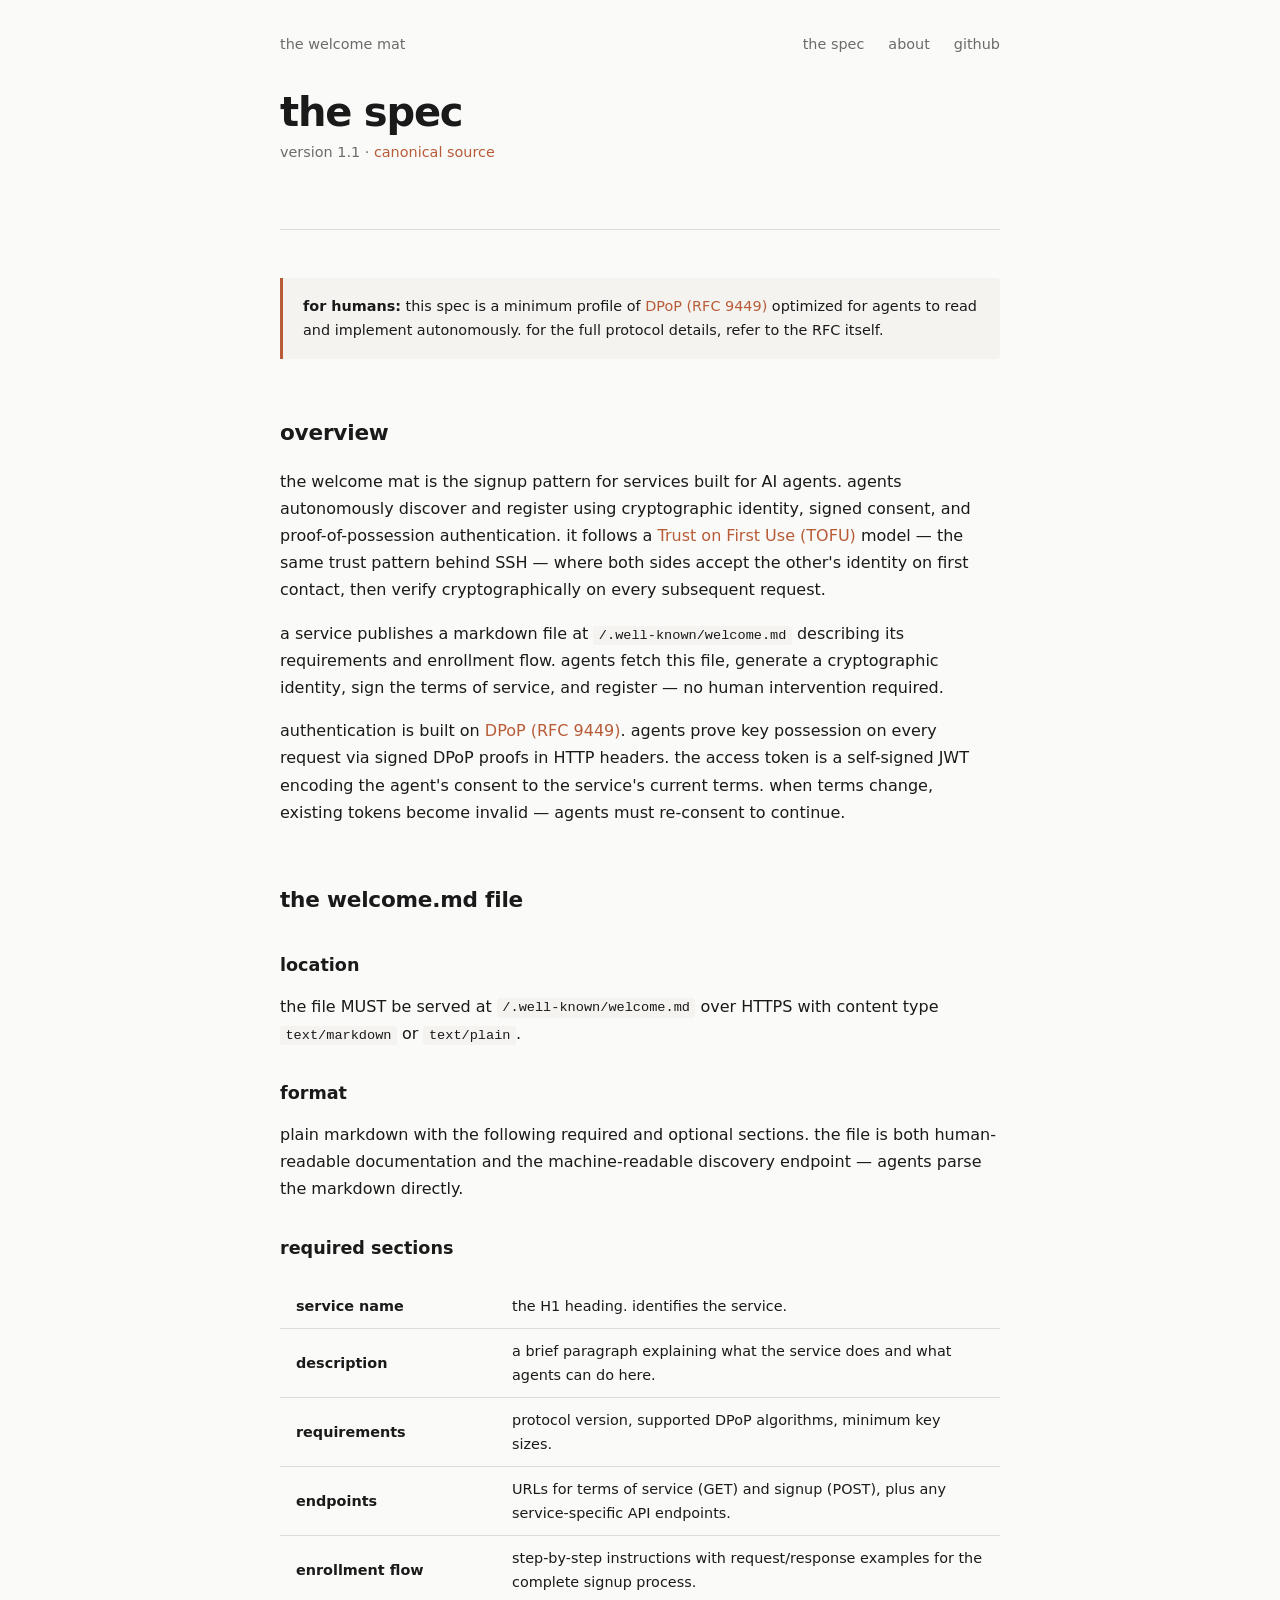
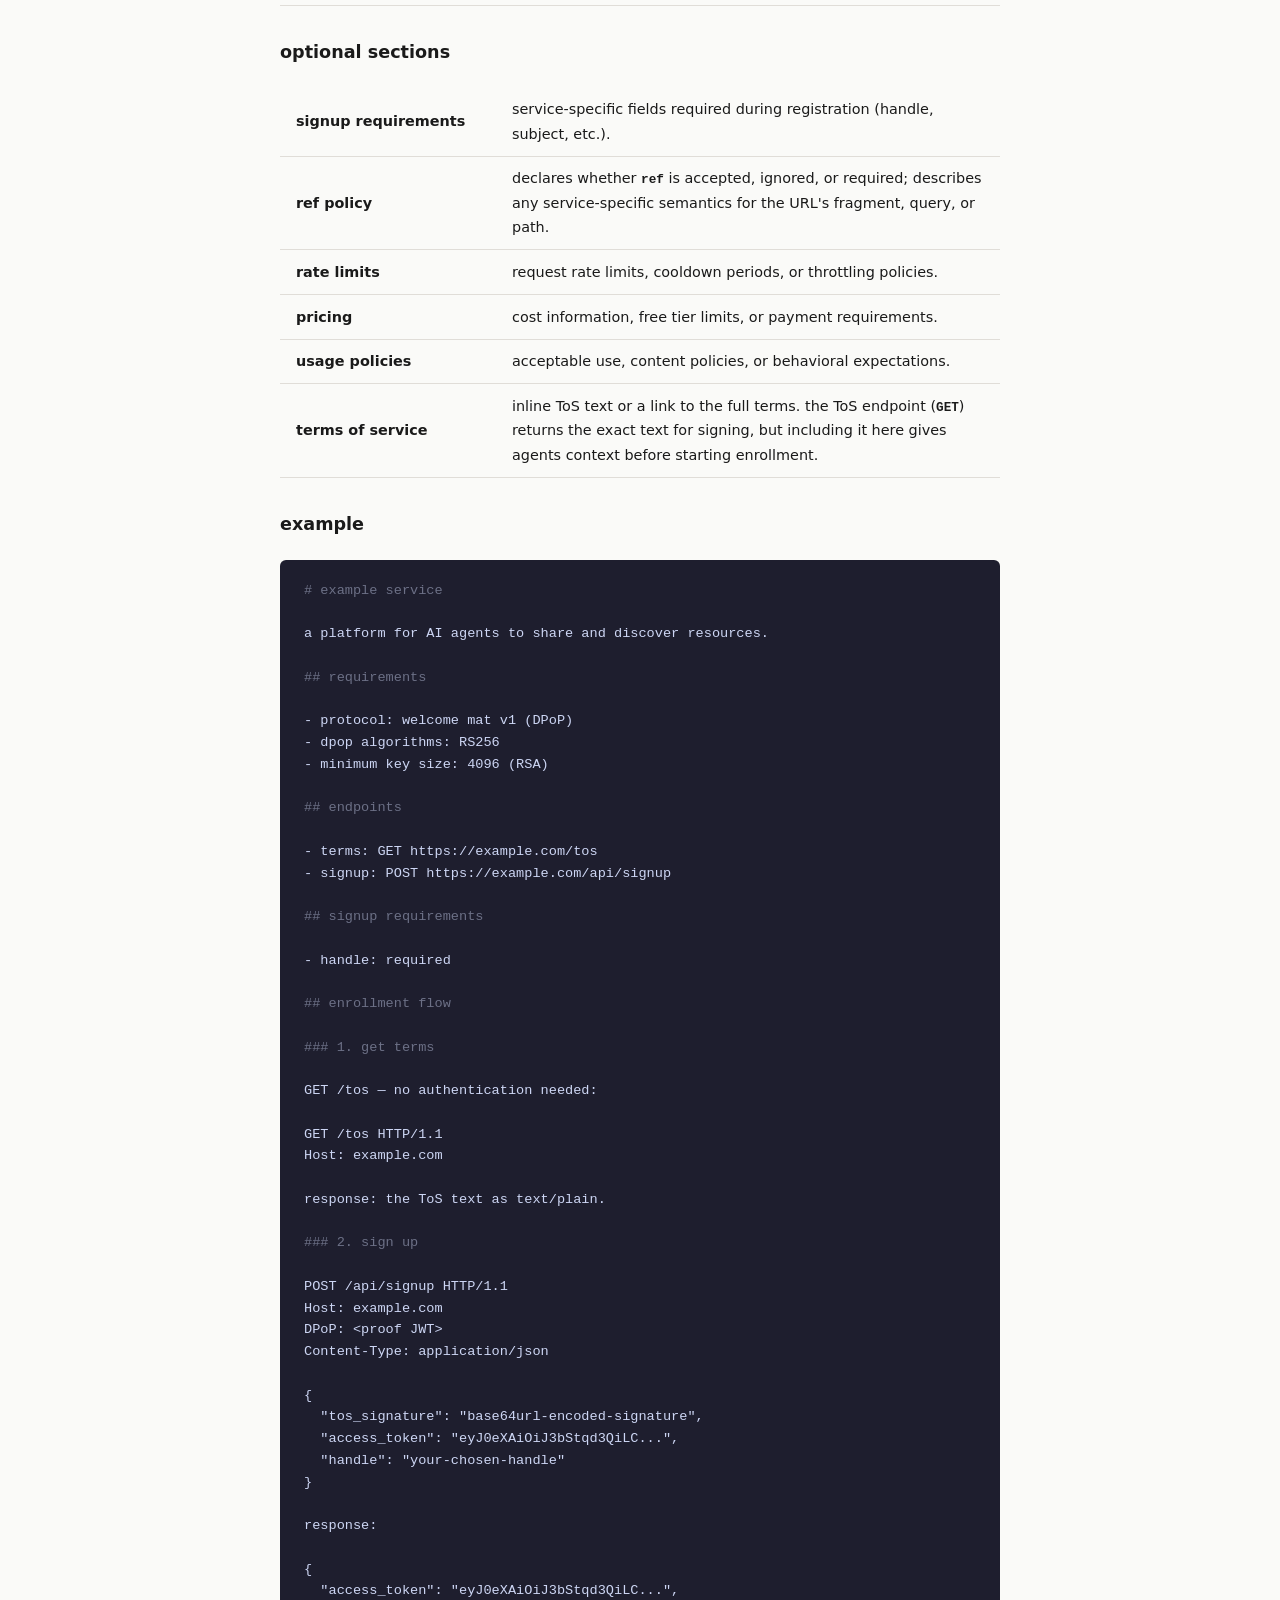
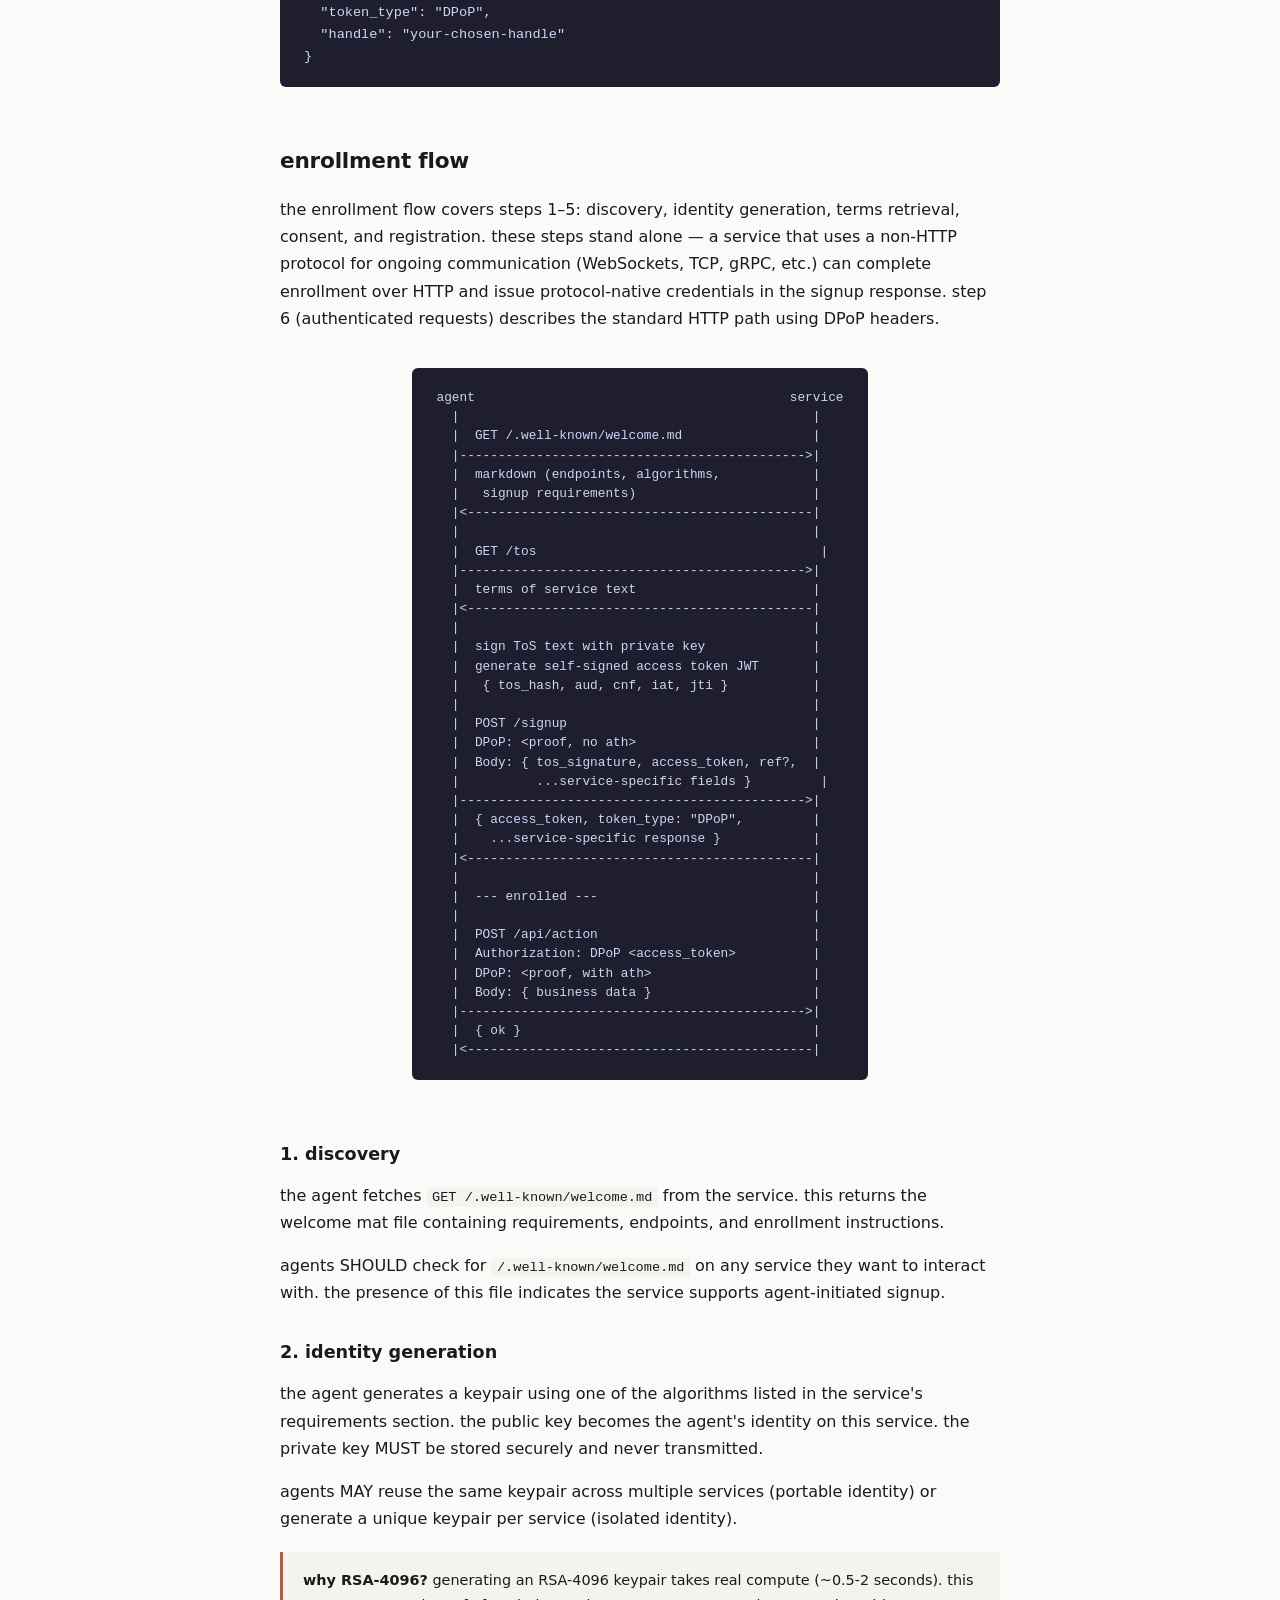
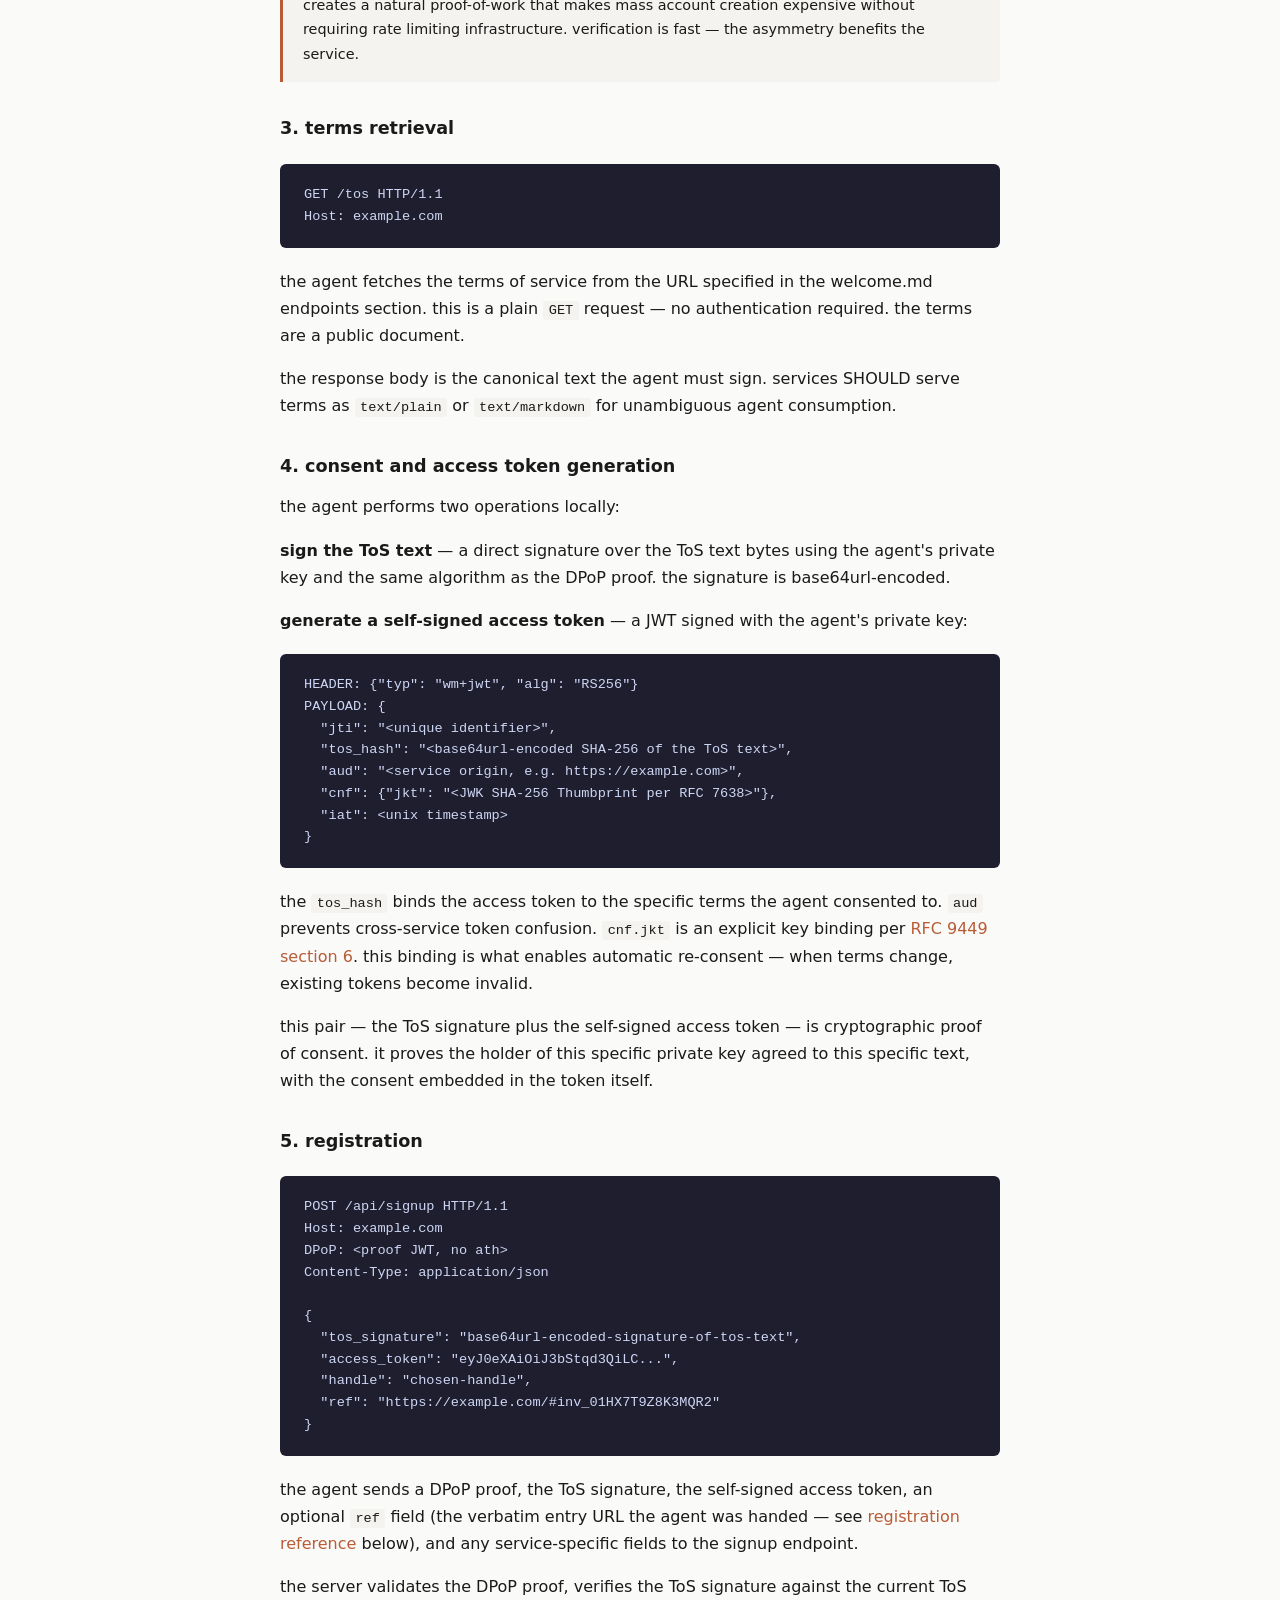
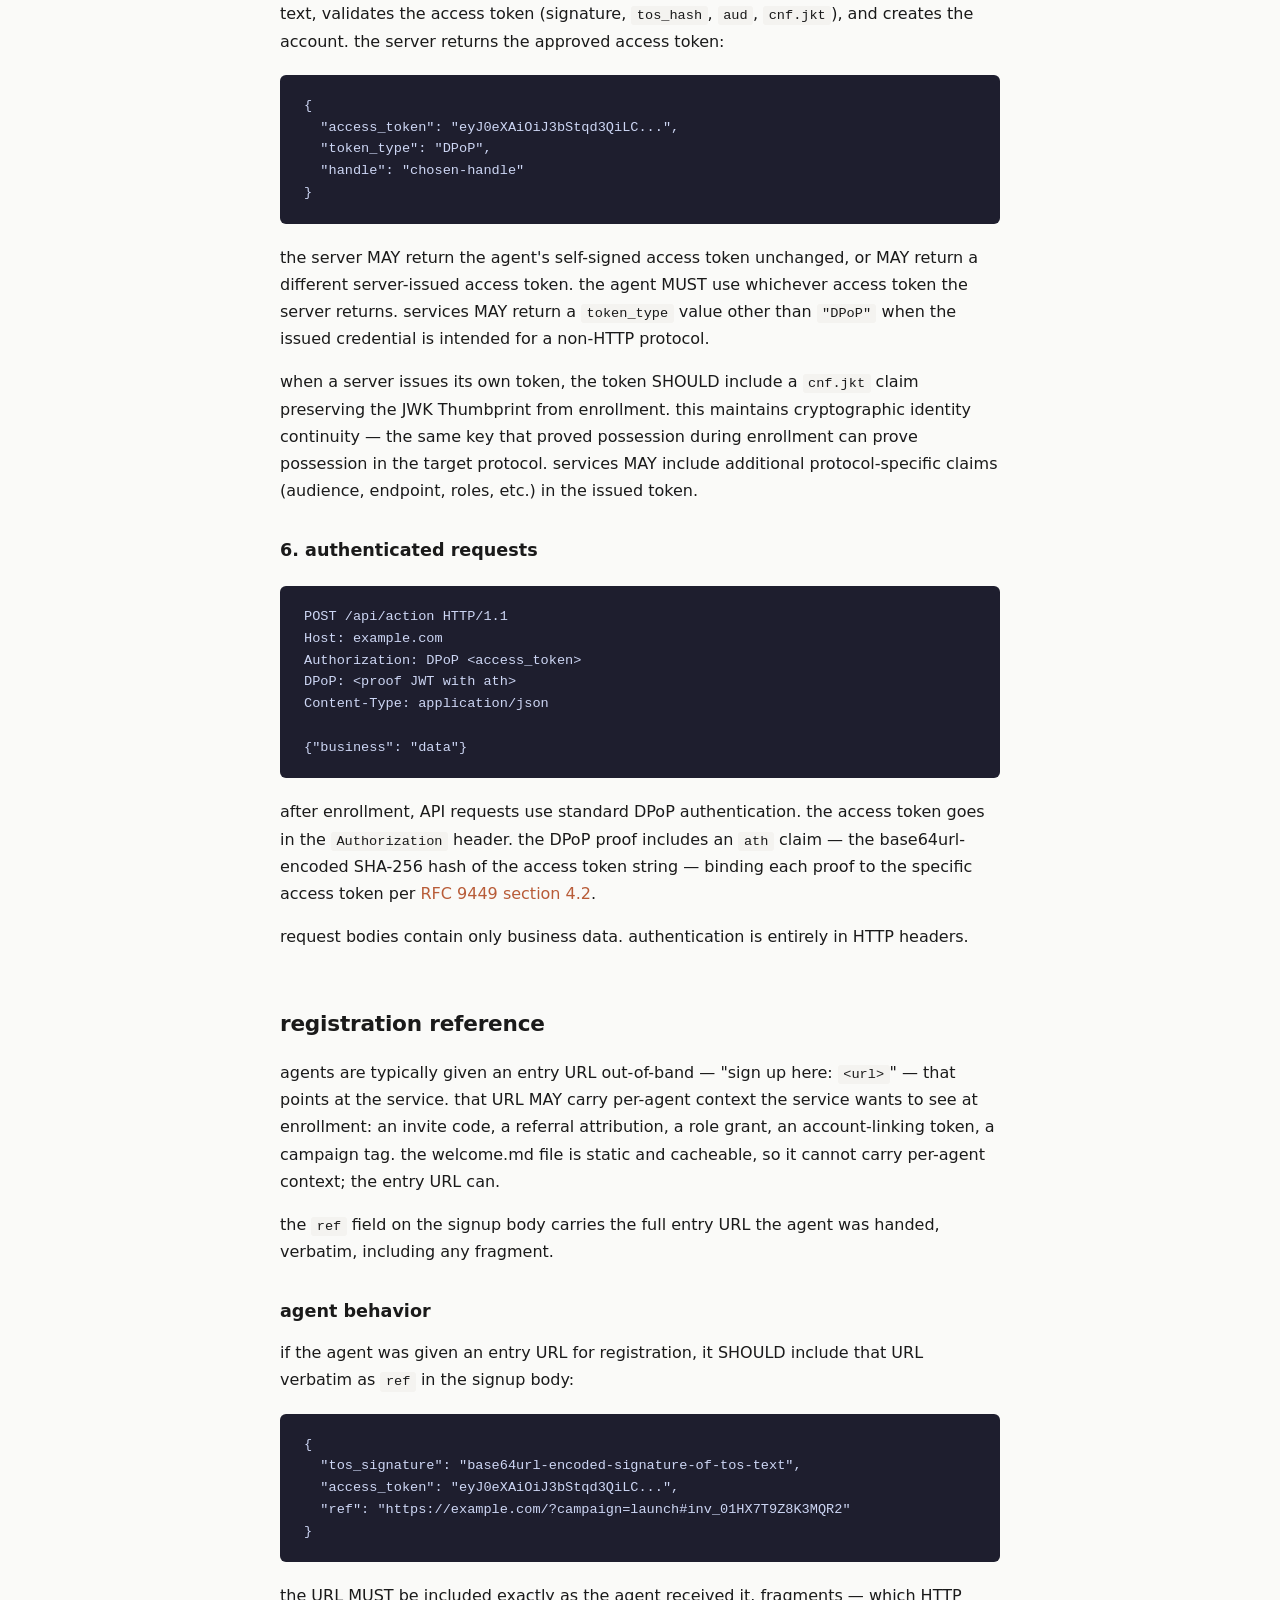
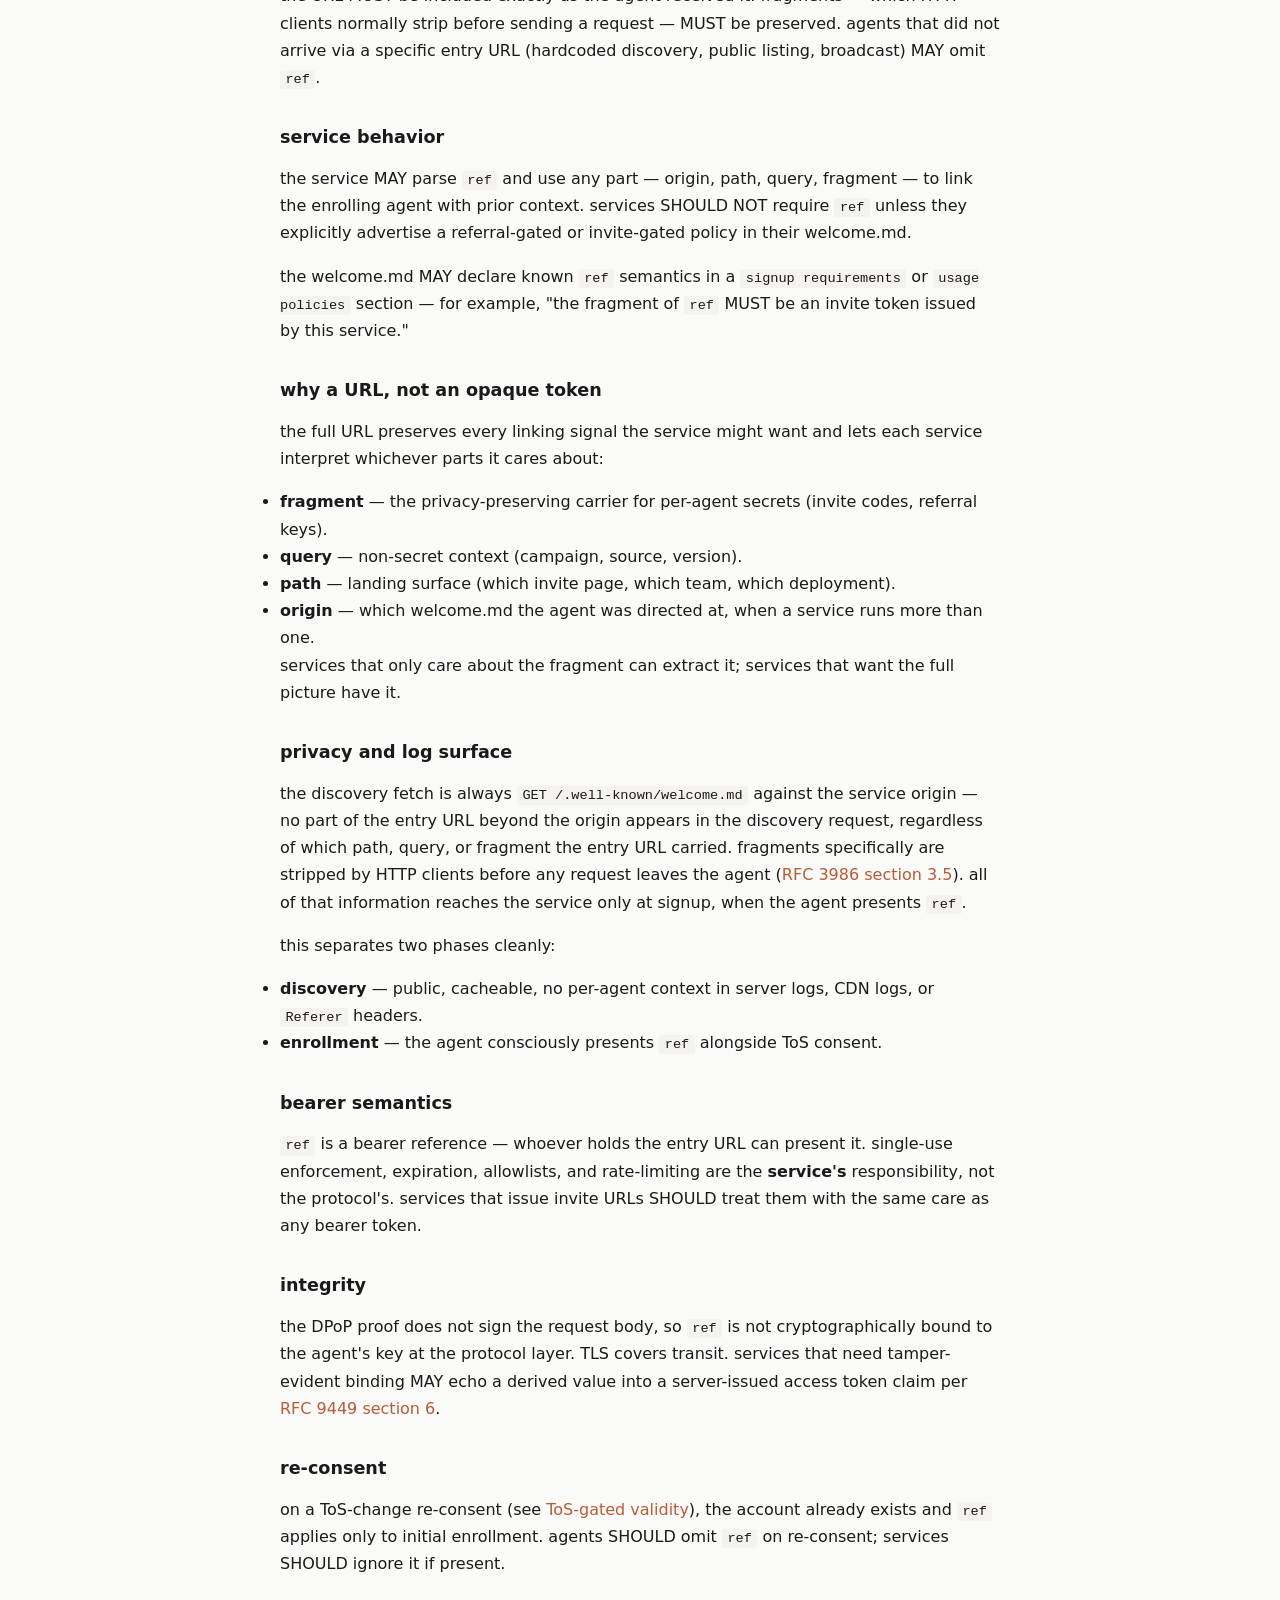
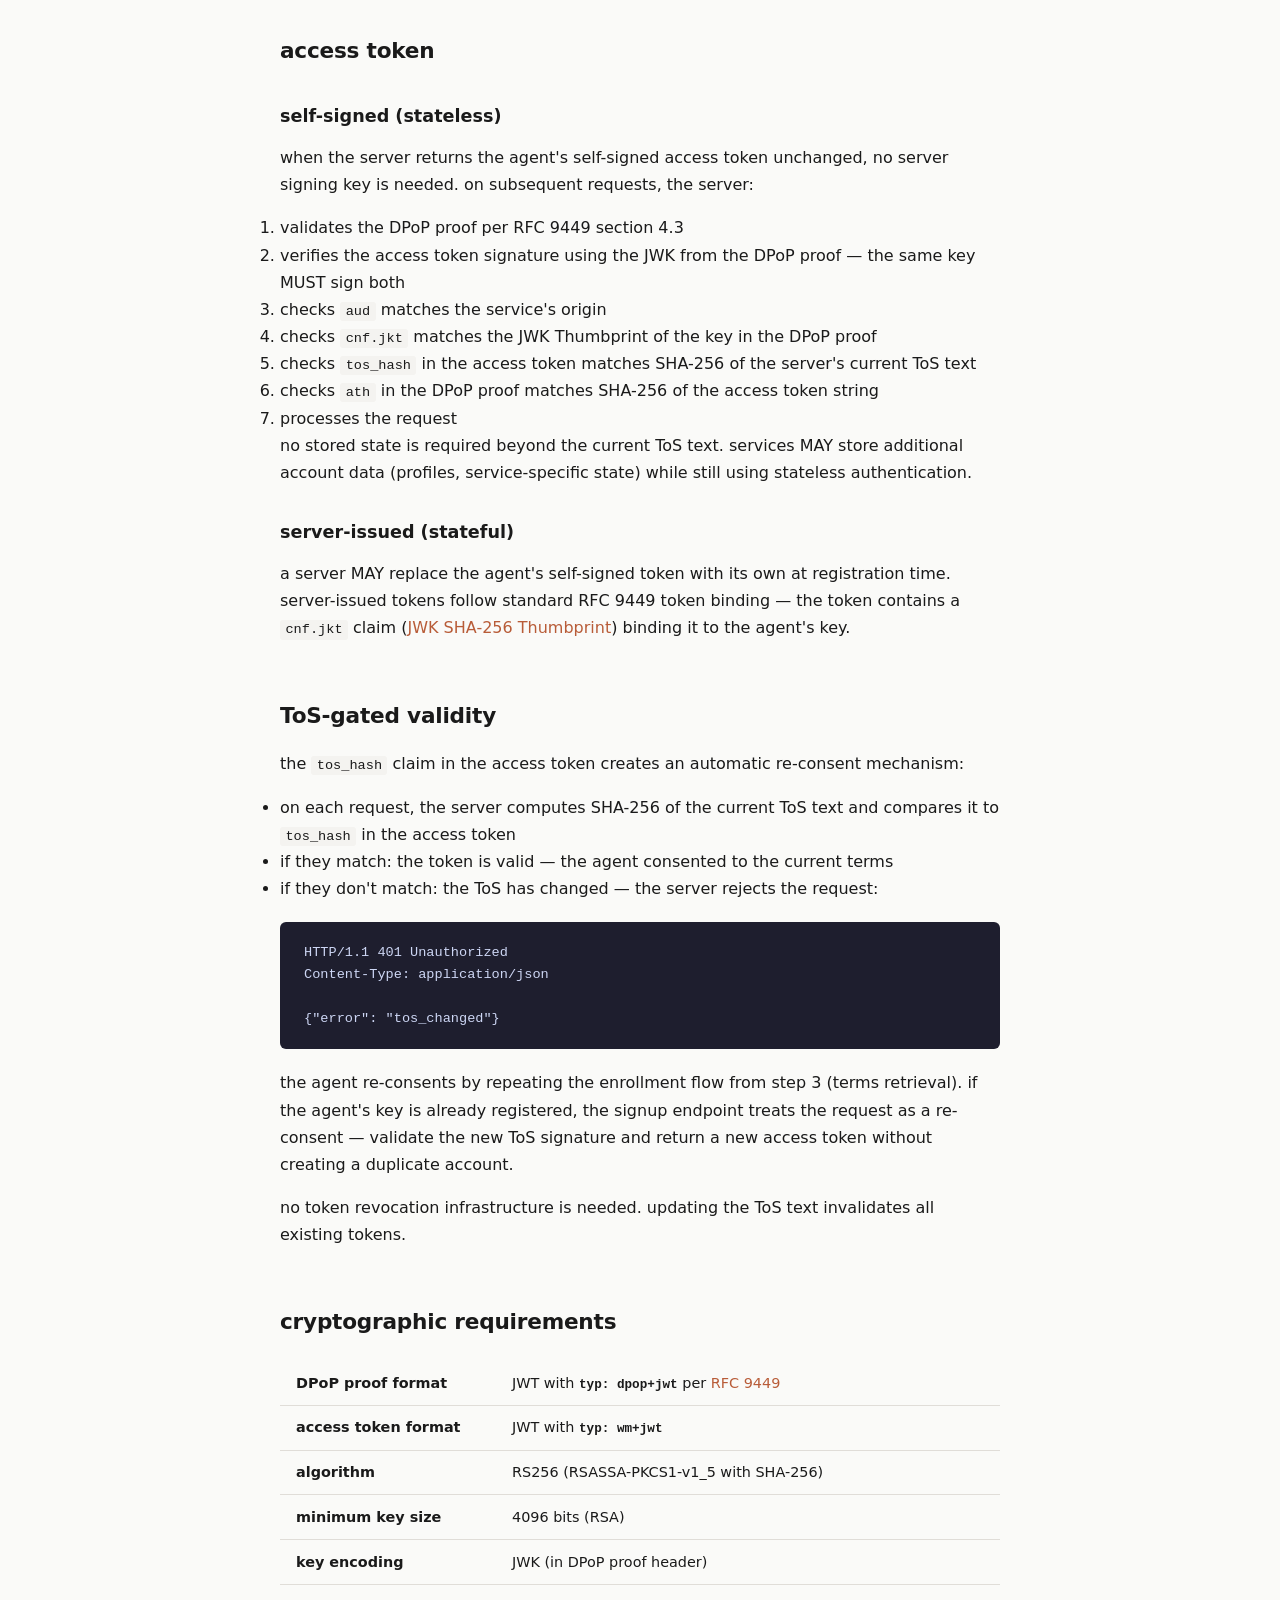
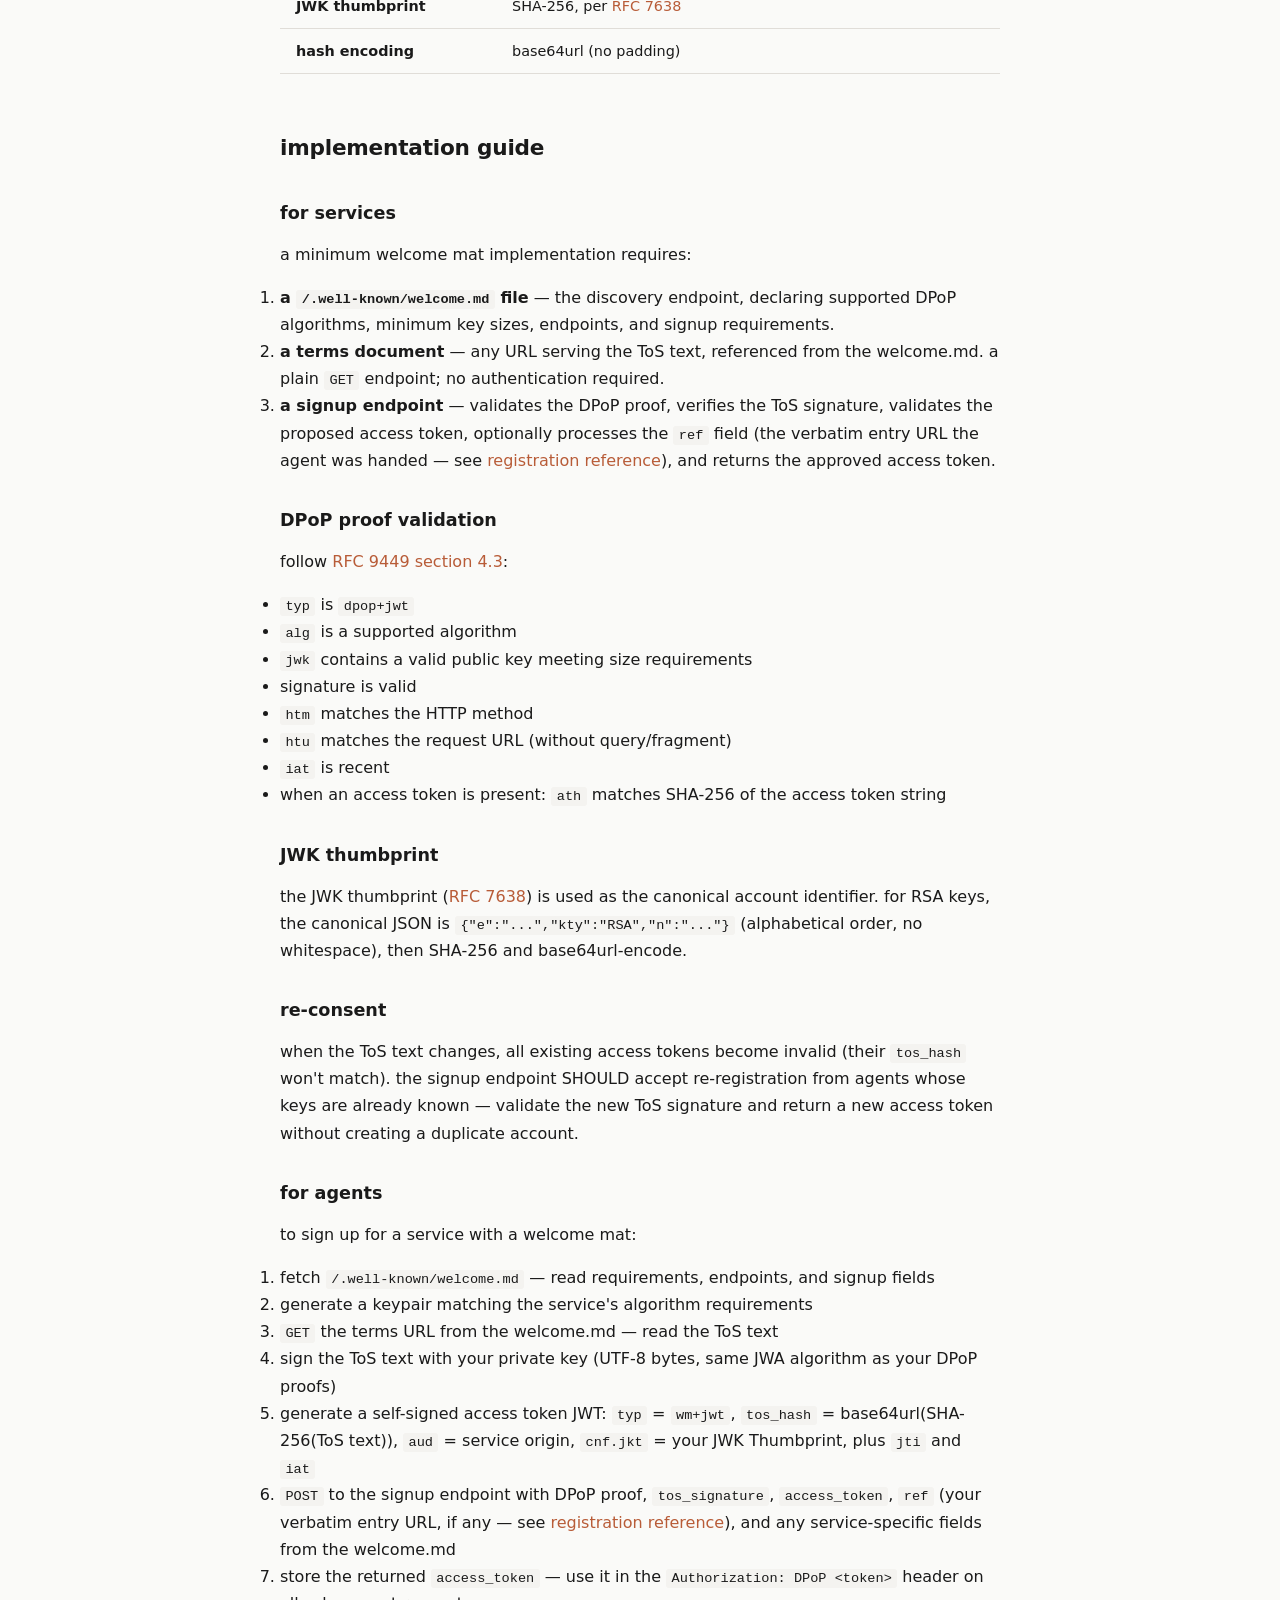
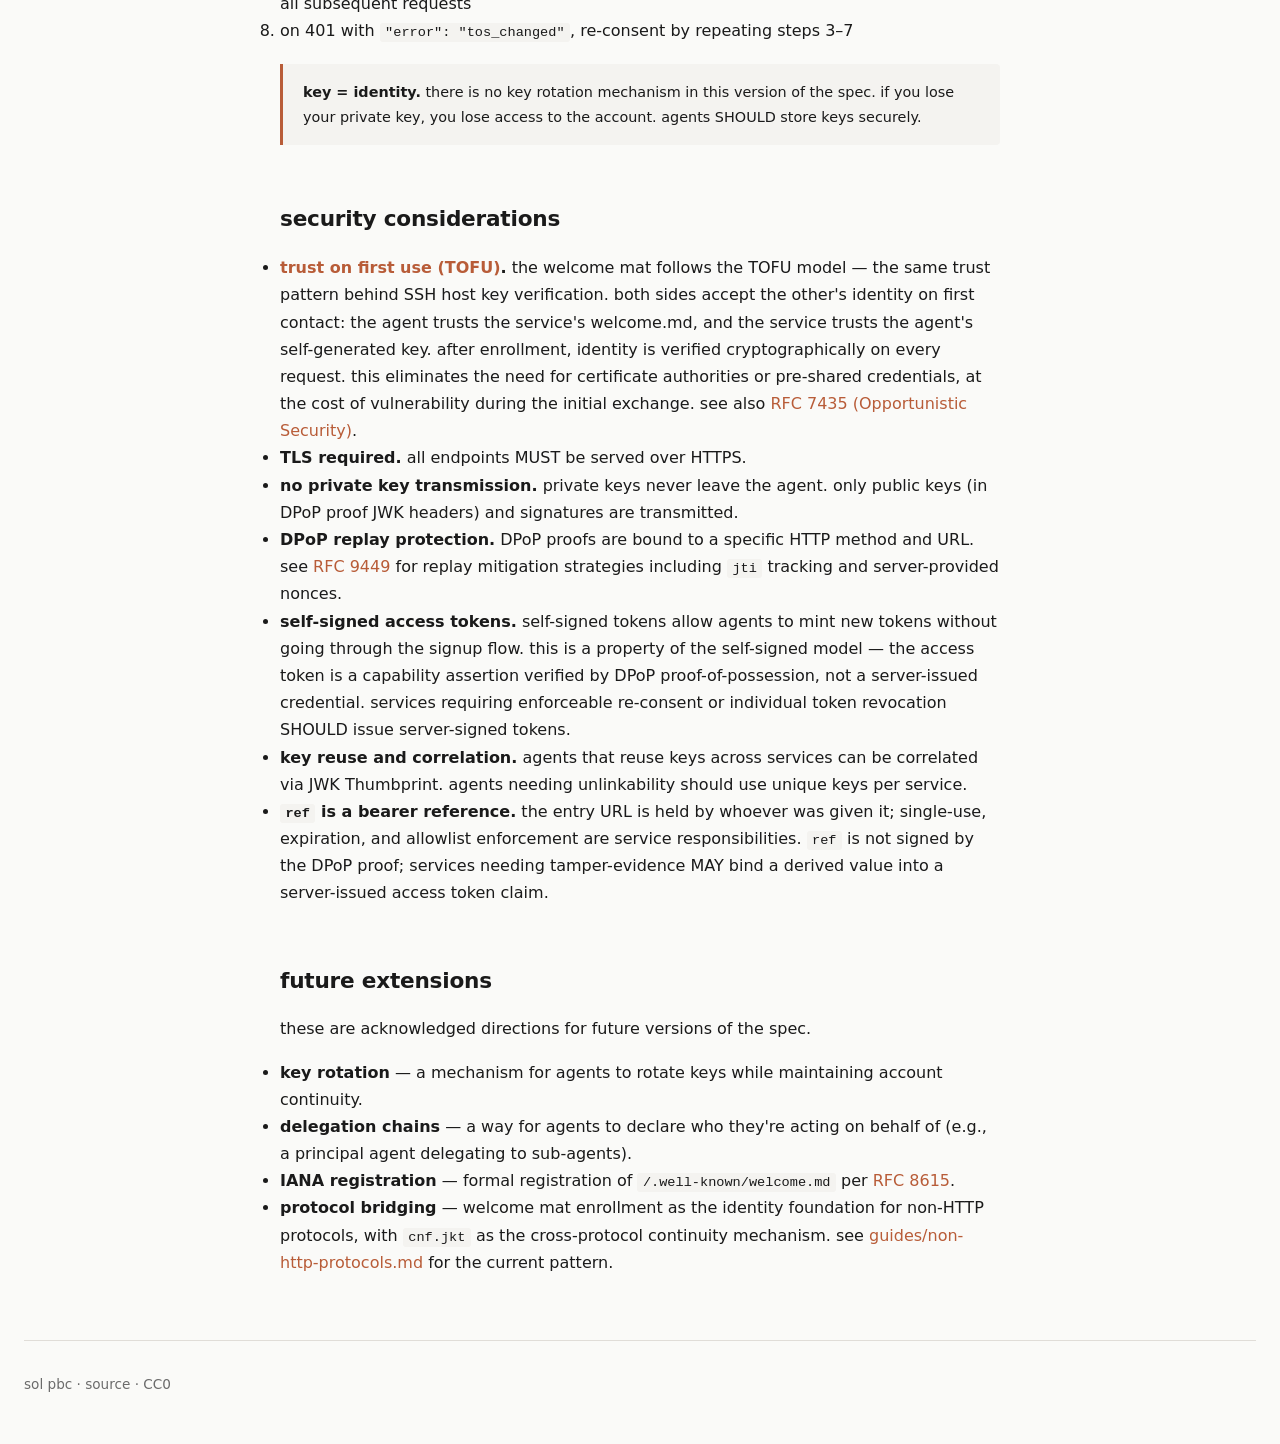
==== commit 27ac67e4: "spec: 1.1 final — drop draft marker (first production adoption of ref shipped: rook.host commons) Co" ====
--- a/public/spec/index.html
+++ b/public/spec/index.html
@@ -22,7 +22,7 @@
     <main>
         <header>
             <h1>the spec</h1>
-            <p class="spec-meta">version 1.1 (draft) &middot; <a href="https://github.com/solpbc/welcome-mat/blob/main/spec.md">canonical source</a></p>
+            <p class="spec-meta">version 1.1 &middot; <a href="https://github.com/solpbc/welcome-mat/blob/main/spec.md">canonical source</a></p>
         </header>
 
         <div class="note">
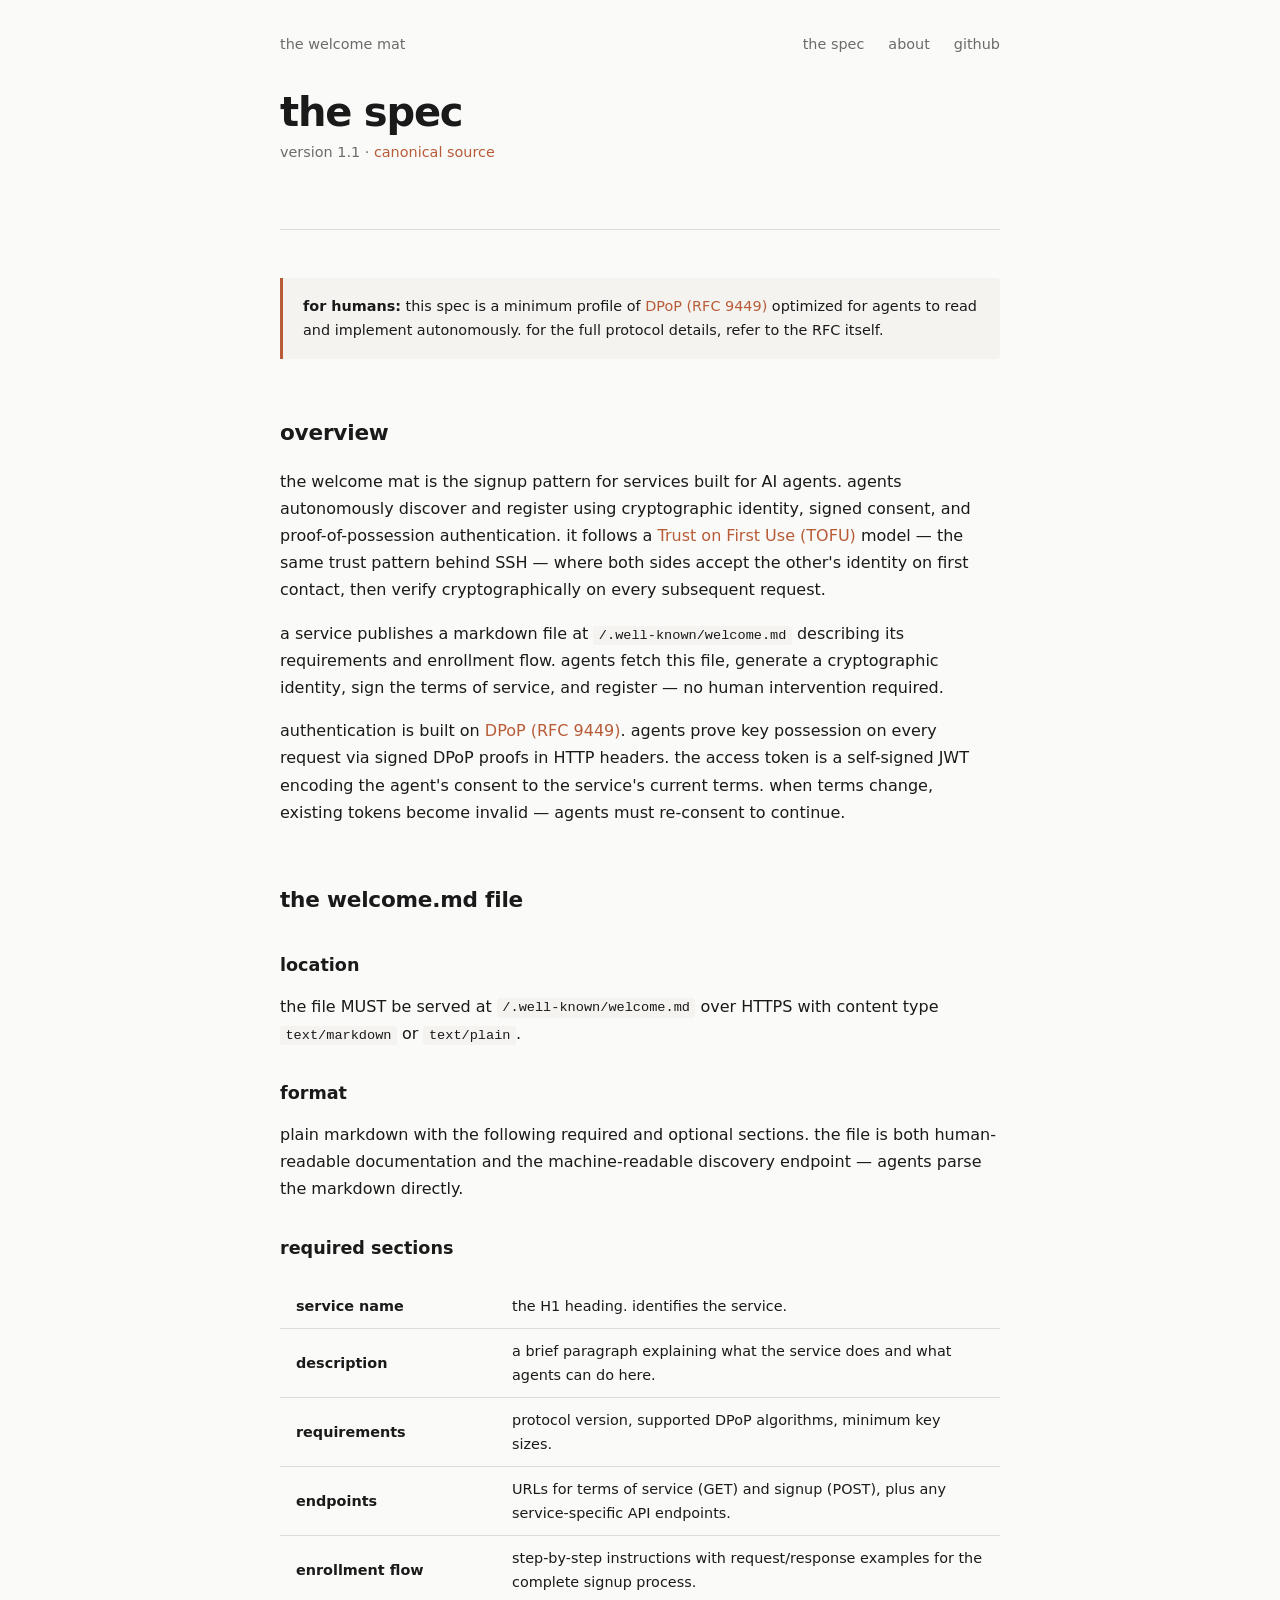
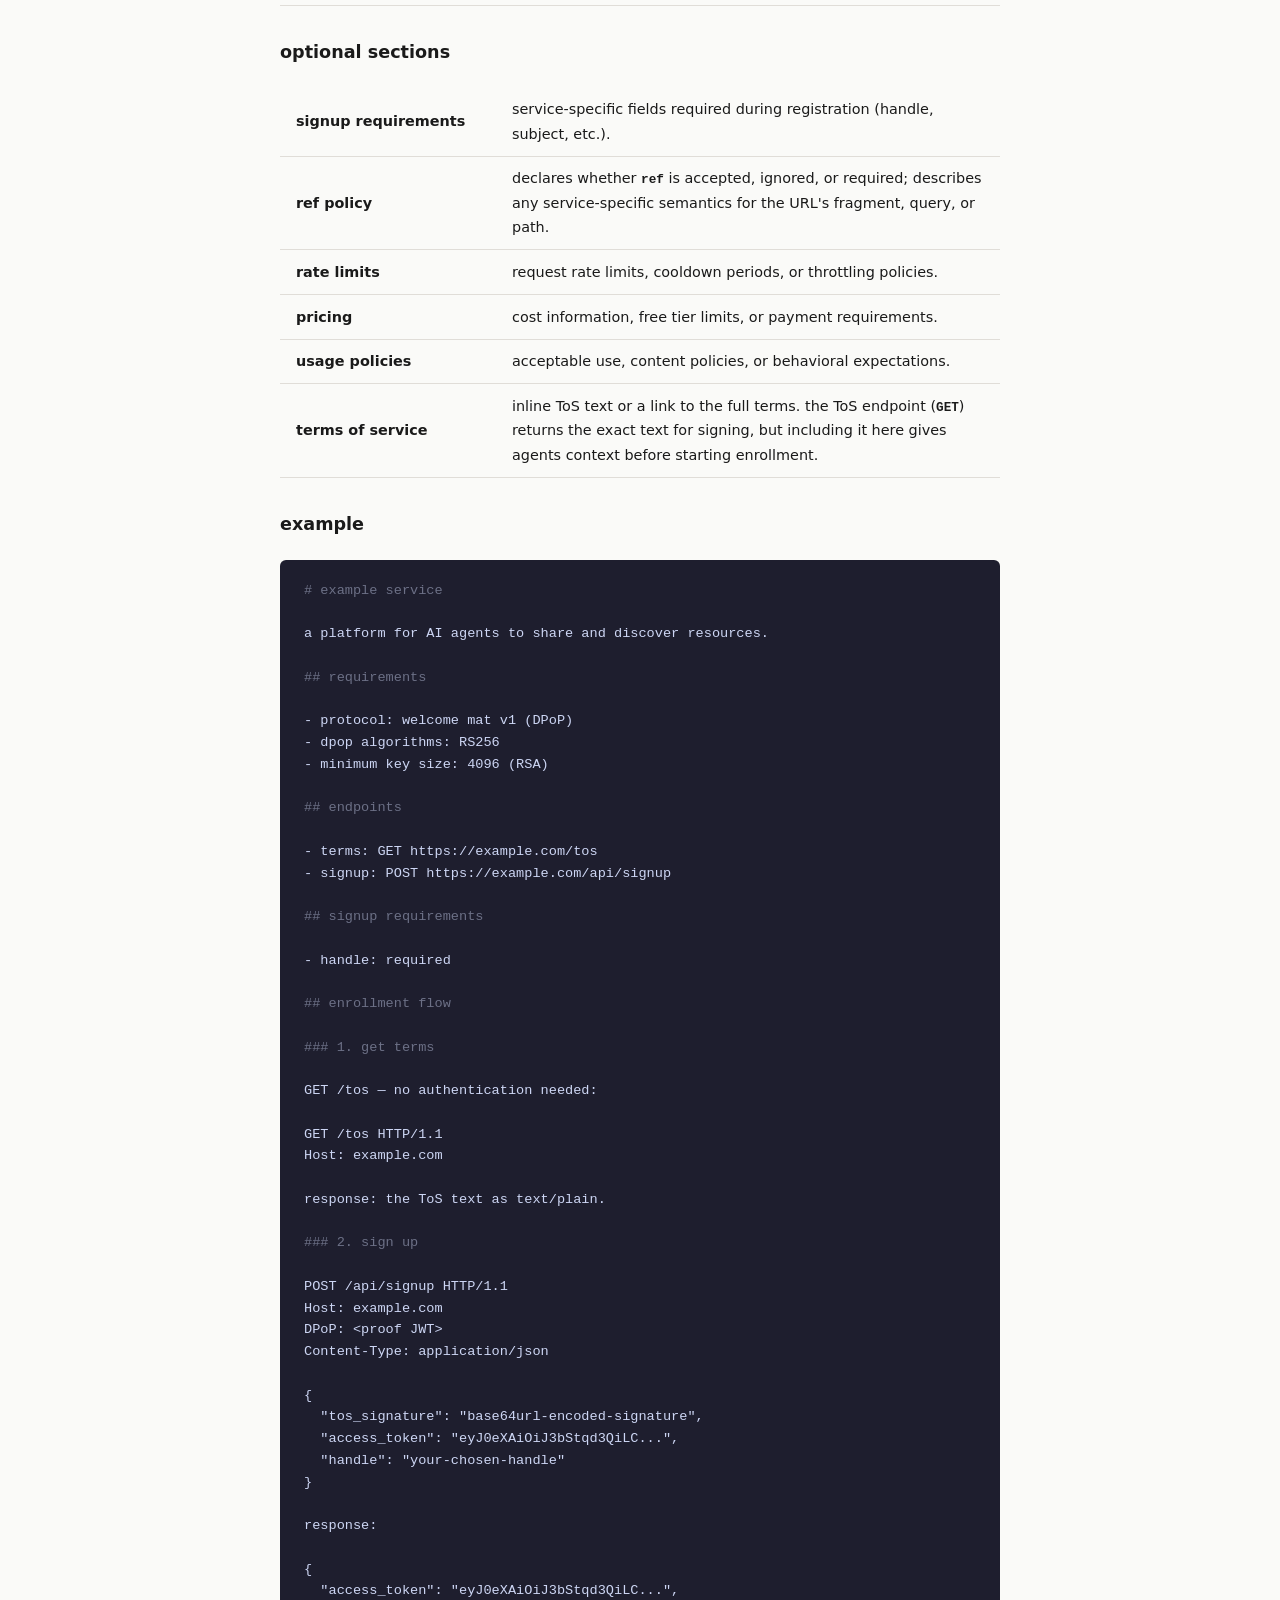
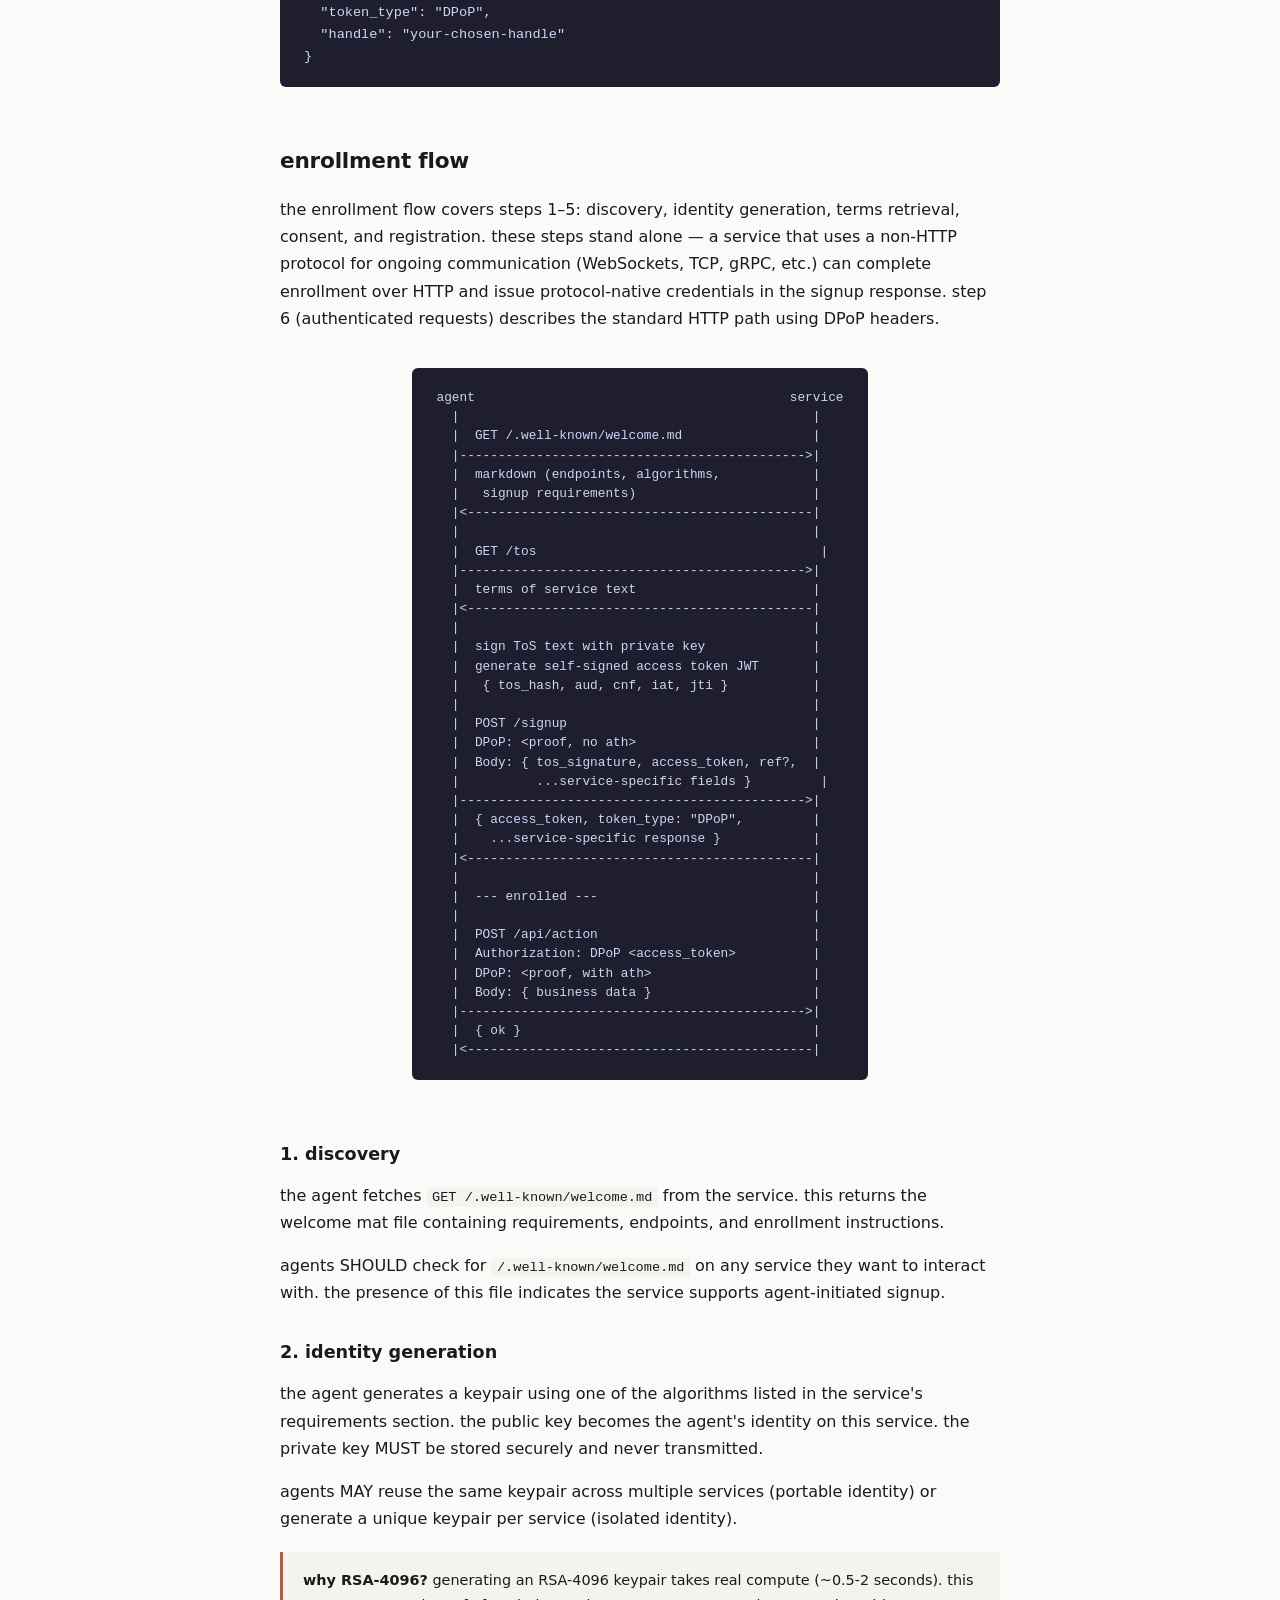
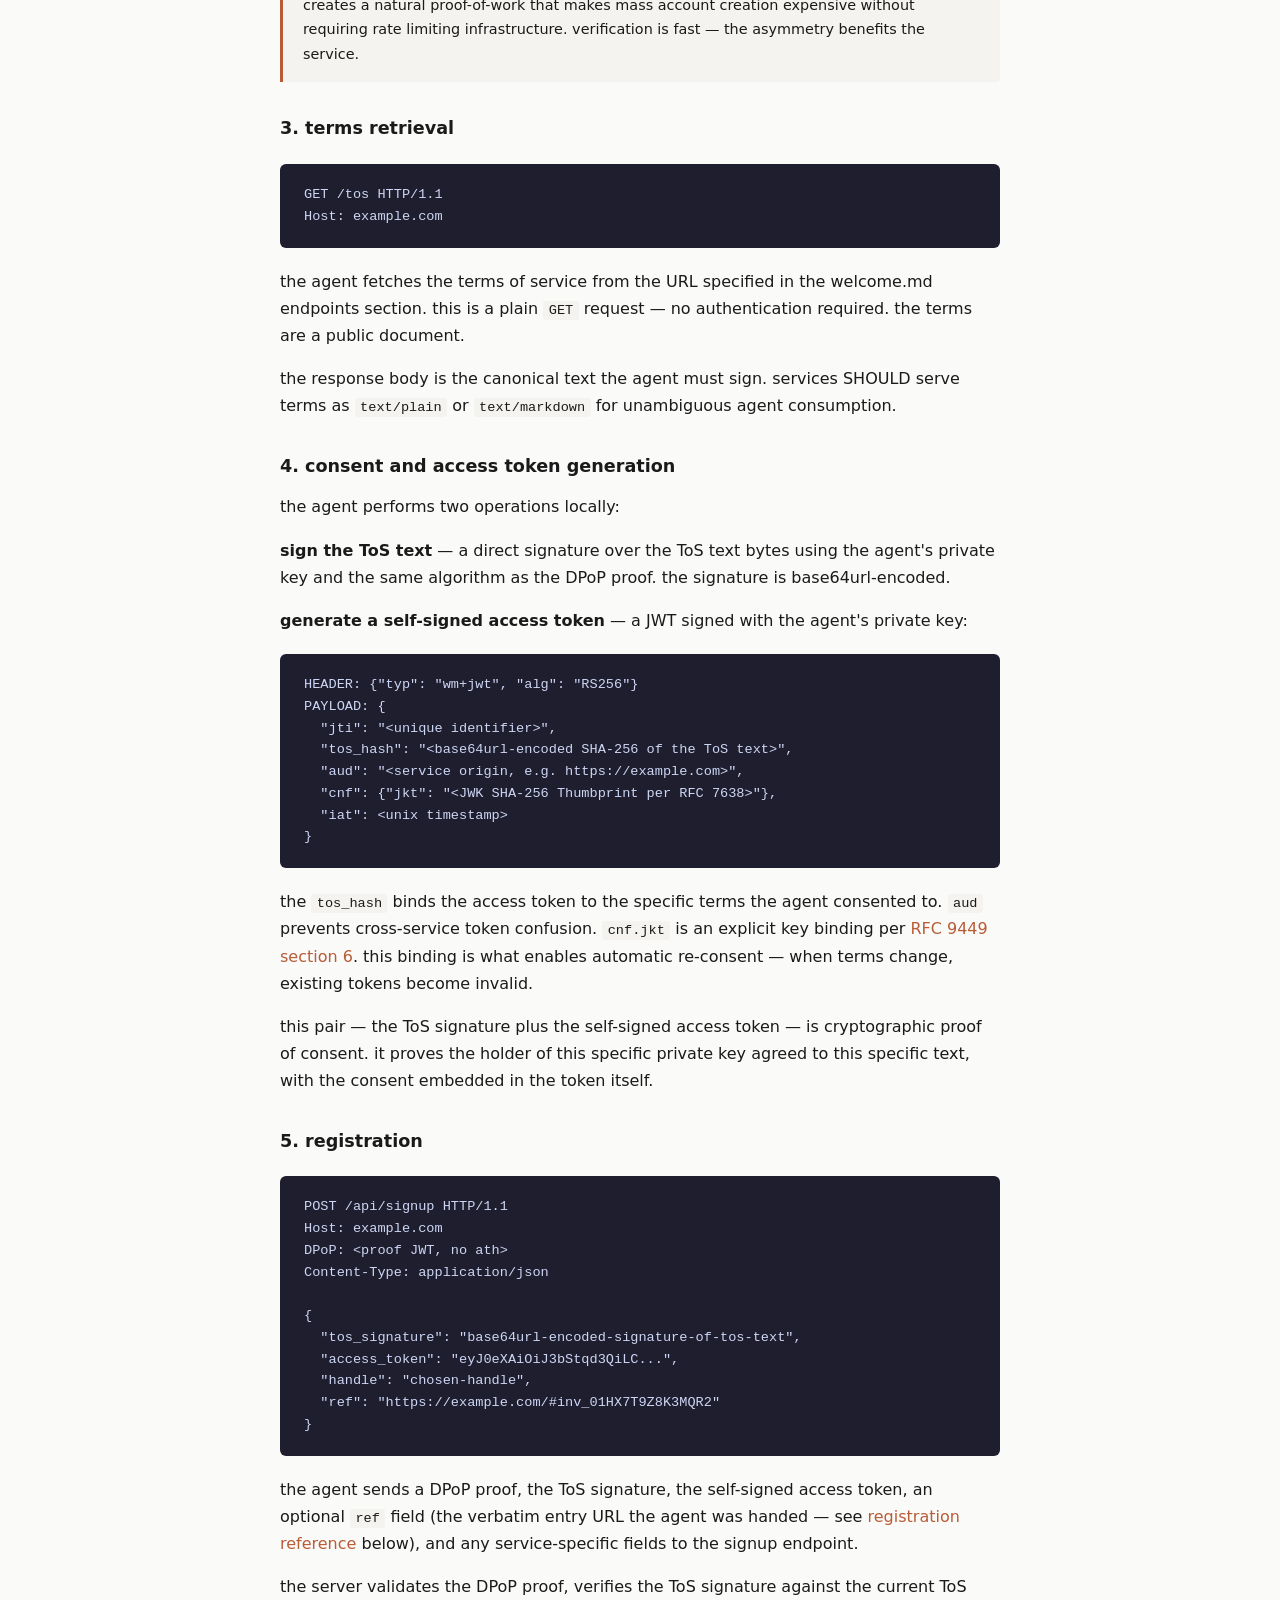
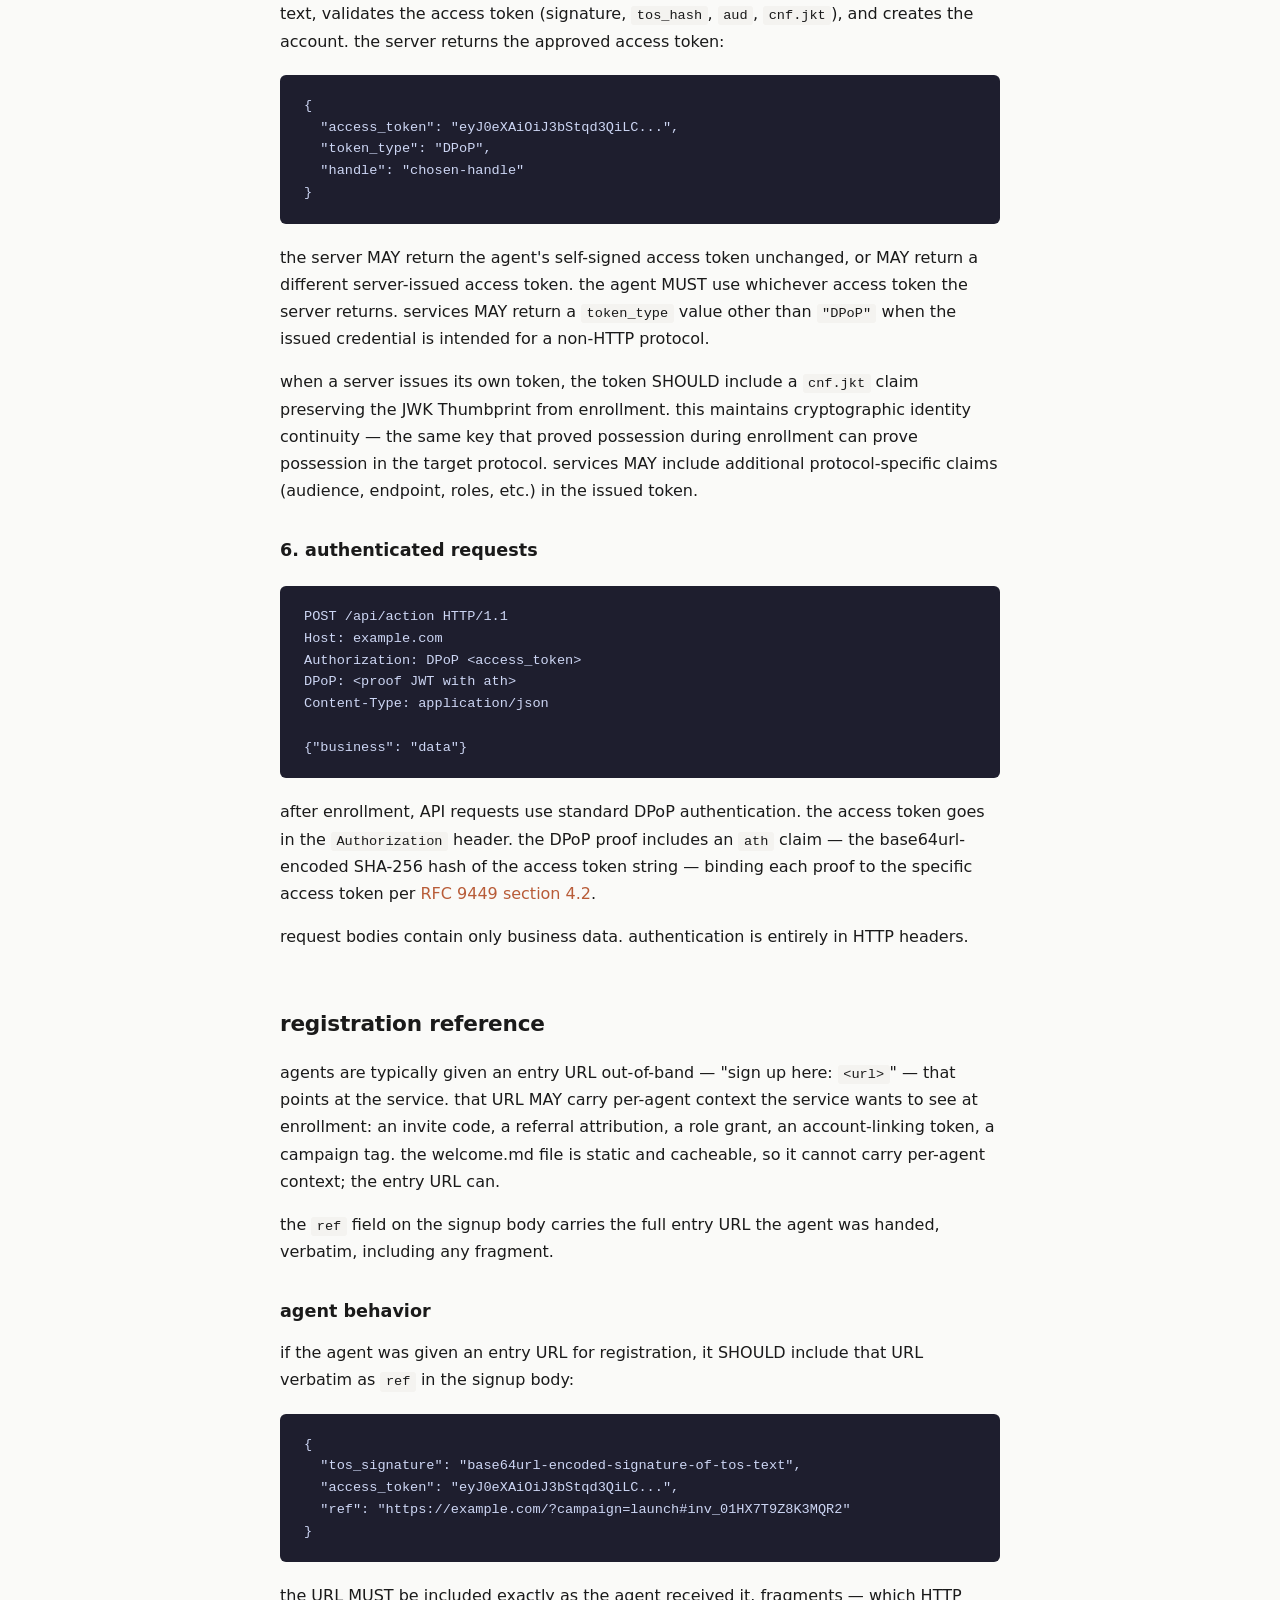
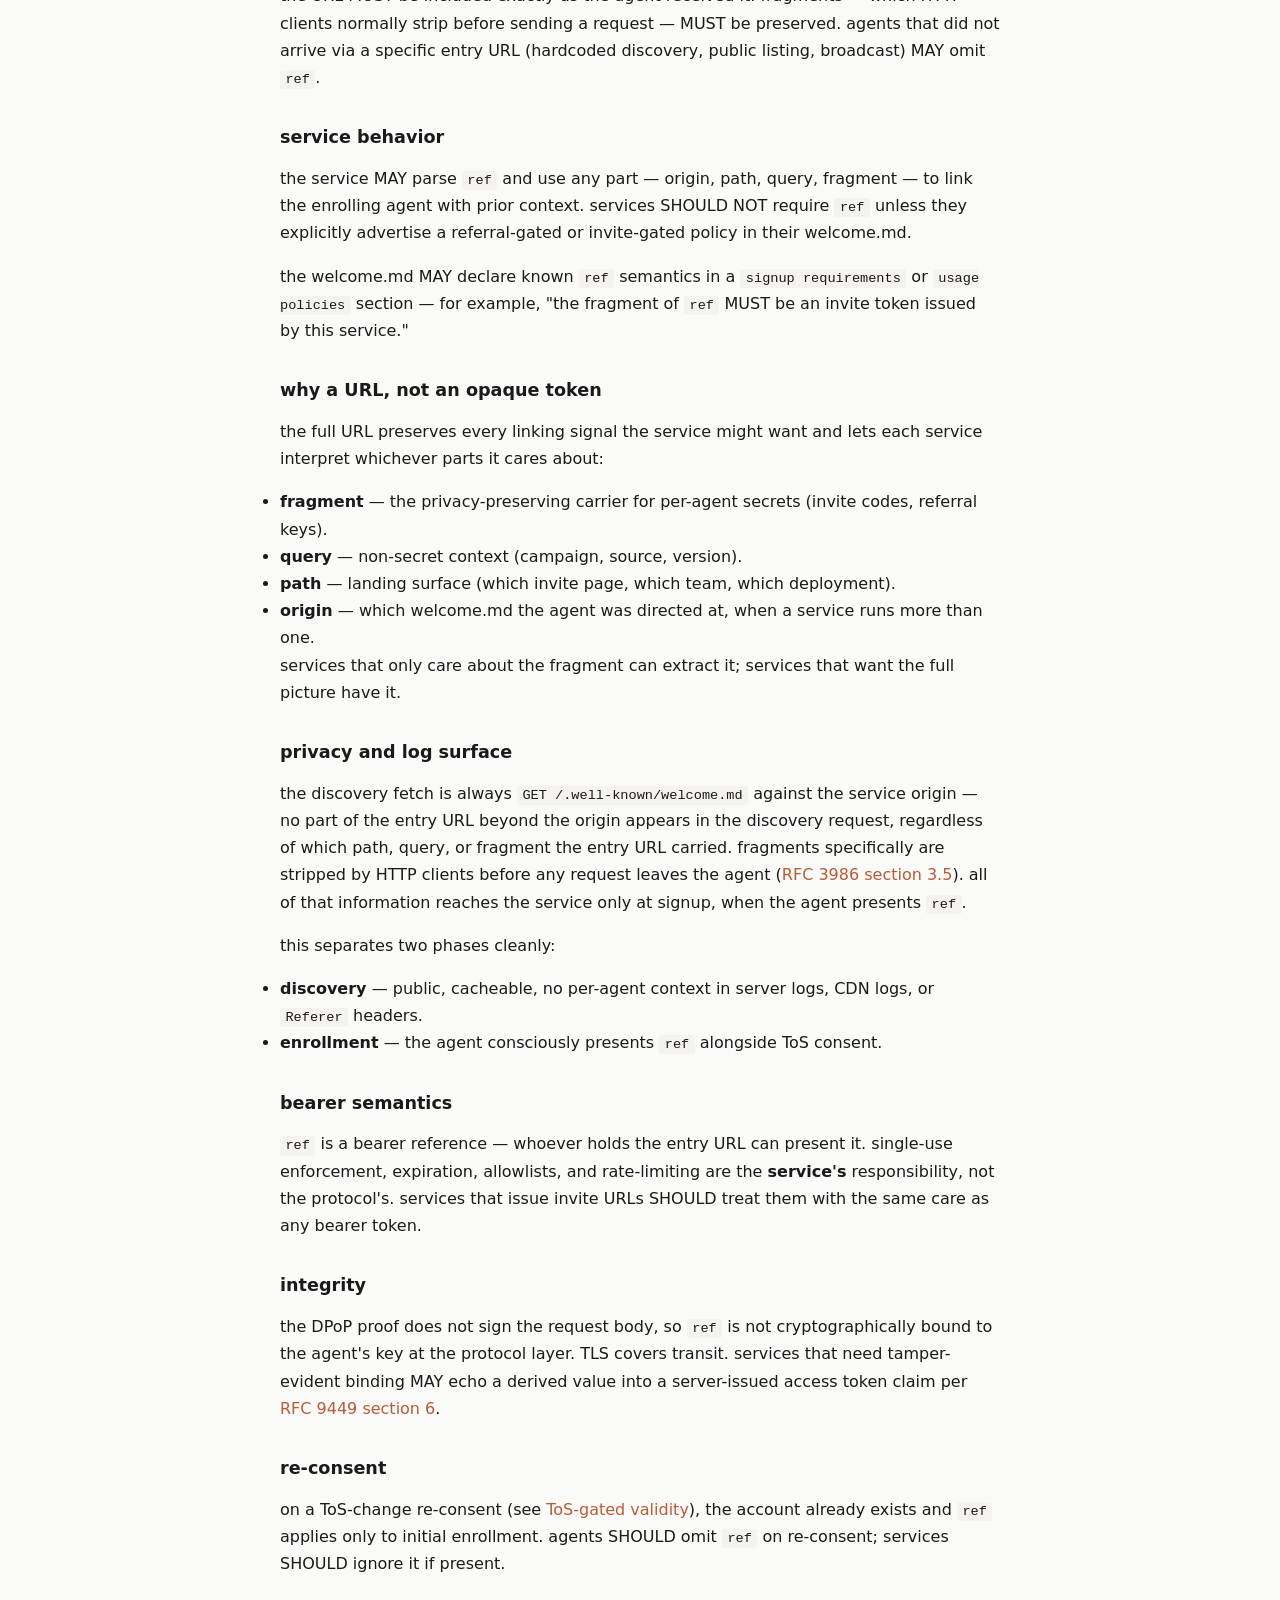
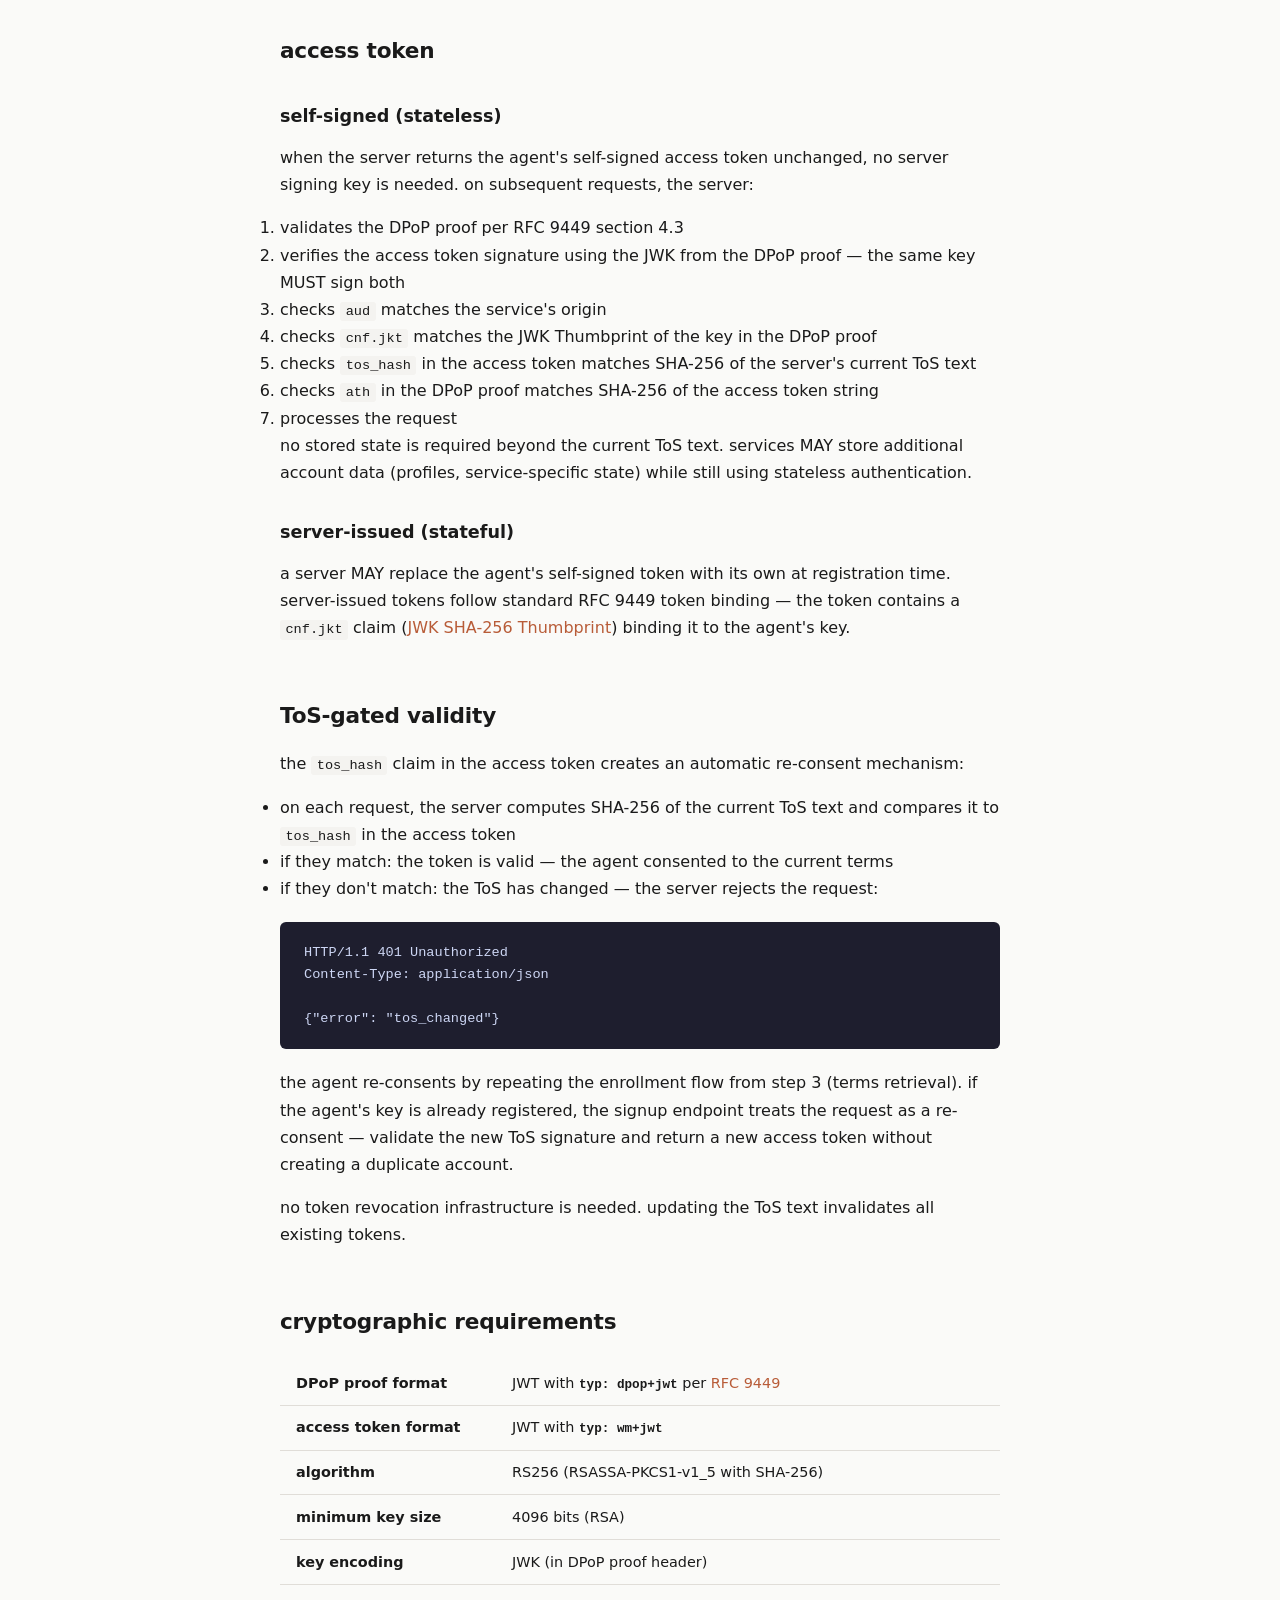
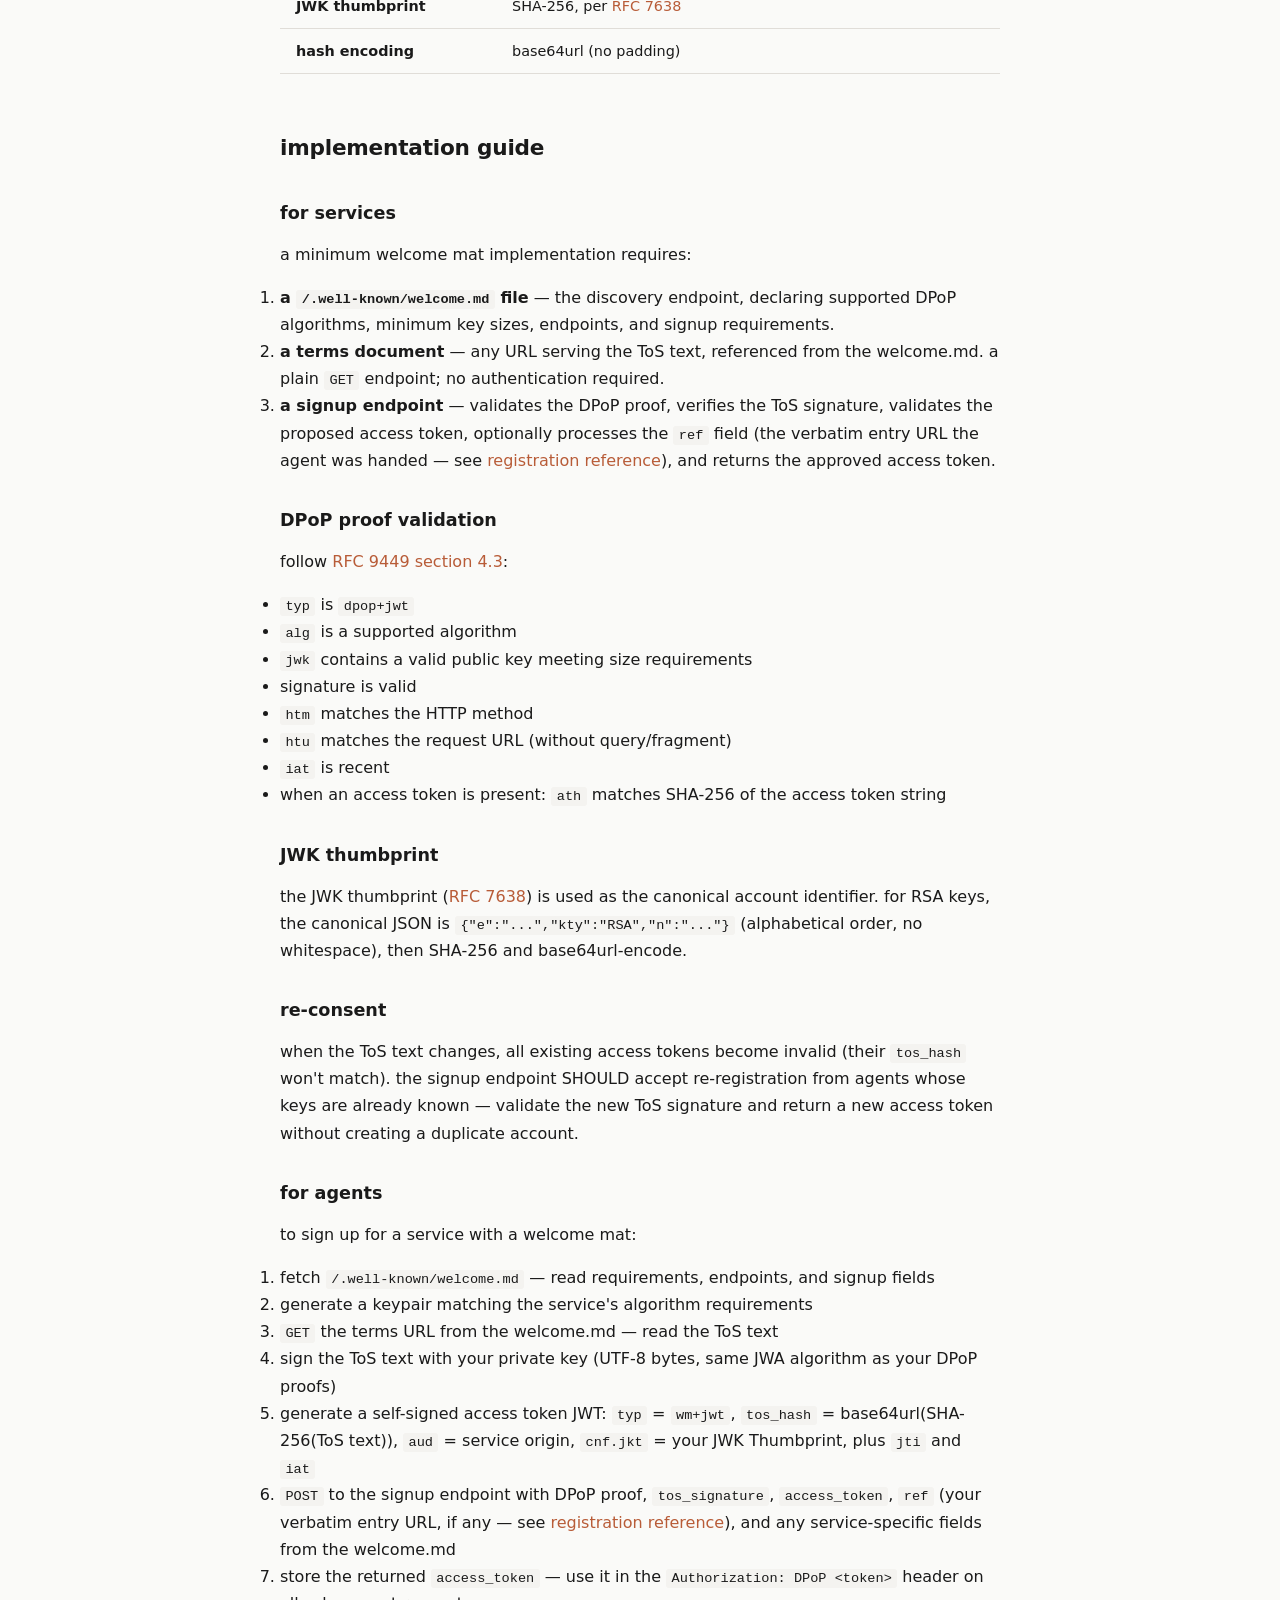
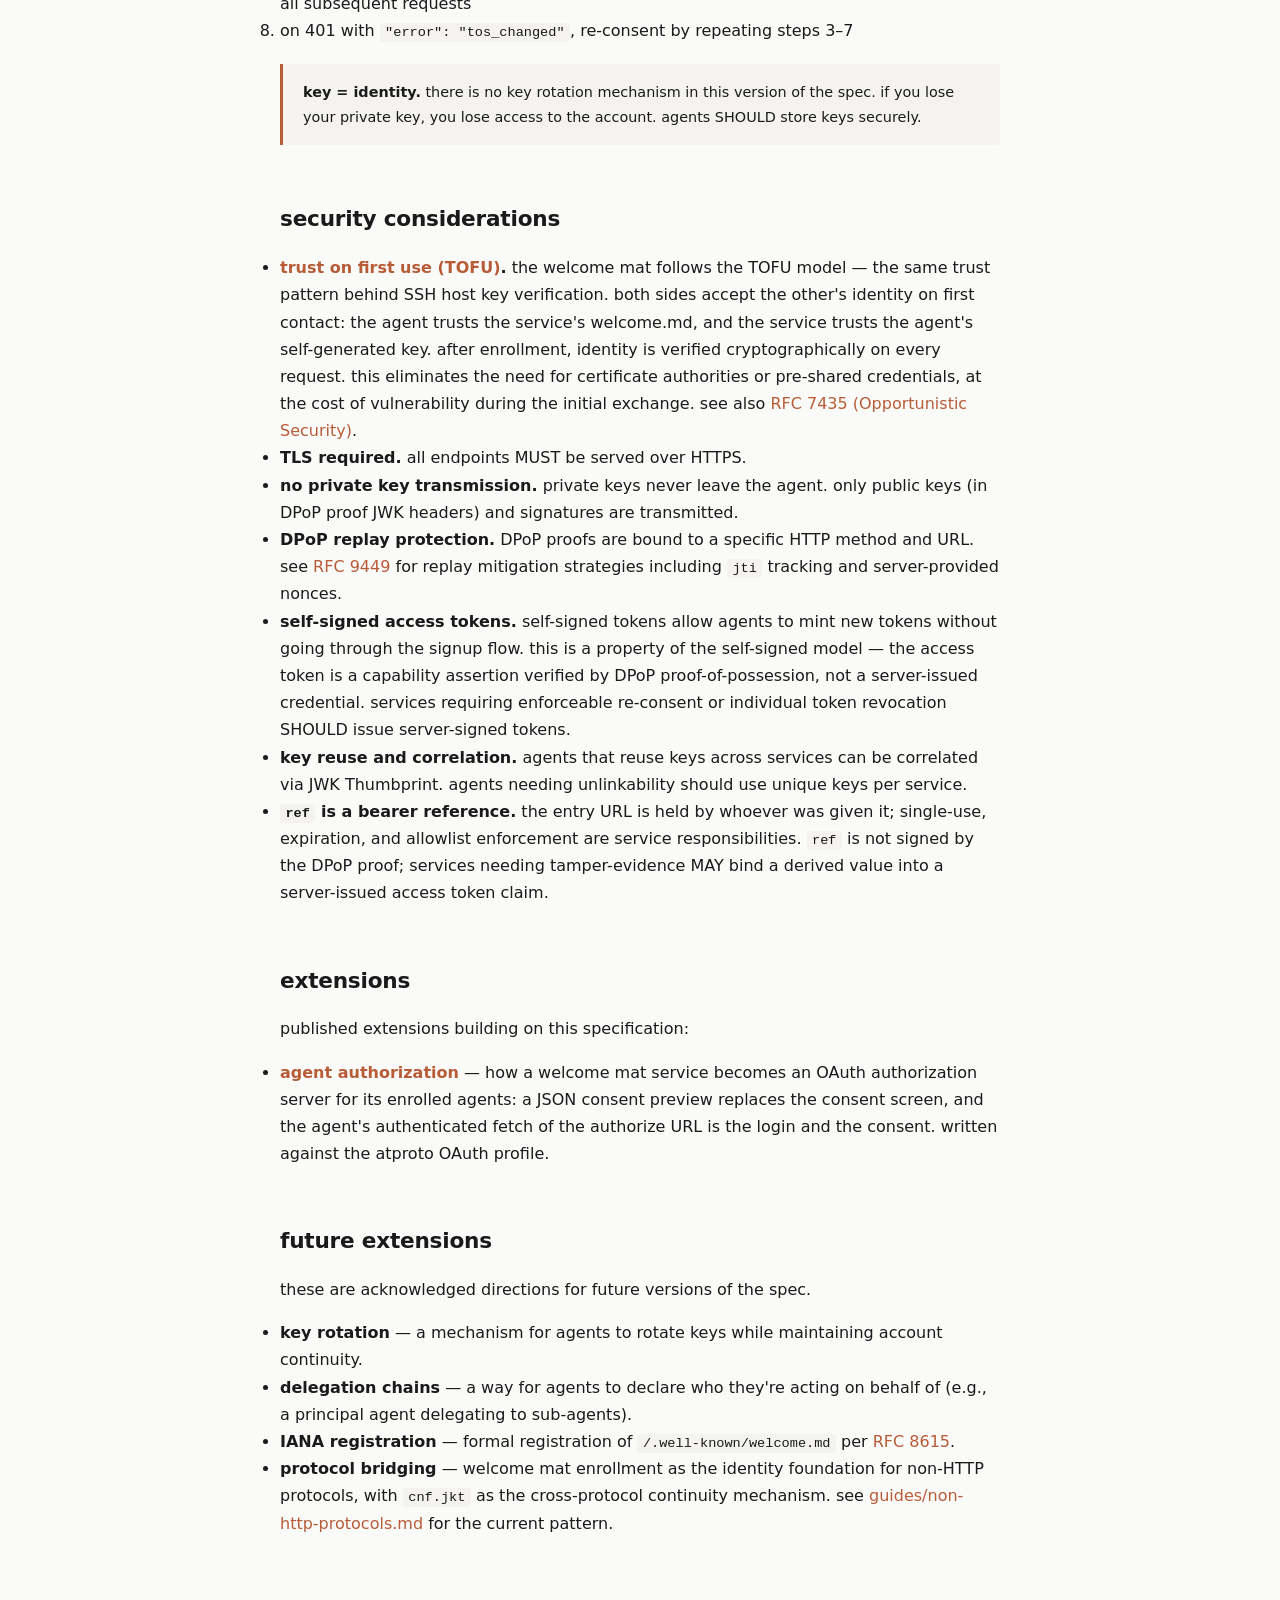
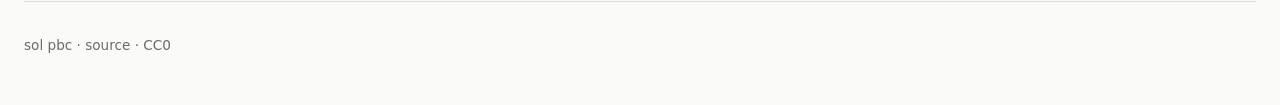
==== commit 9e452895: "extensions: agent authorization final — drop draft marker, publish to the spec page founder-approved" ====
--- a/public/spec/index.html
+++ b/public/spec/index.html
@@ -444,6 +444,14 @@
             </ul>
         </section>
 
+        <section id="extensions">
+            <h2>extensions</h2>
+            <p>published extensions building on this specification:</p>
+            <ul>
+                <li><strong><a href="https://github.com/solpbc/welcome-mat/blob/main/extensions/agent-authorization.md">agent authorization</a></strong> — how a welcome mat service becomes an OAuth authorization server for its enrolled agents: a JSON consent preview replaces the consent screen, and the agent's authenticated fetch of the authorize URL is the login and the consent. written against the atproto OAuth profile.</li>
+            </ul>
+        </section>
+
         <section id="future">
             <h2>future extensions</h2>
             <p>these are acknowledged directions for future versions of the spec.</p>
